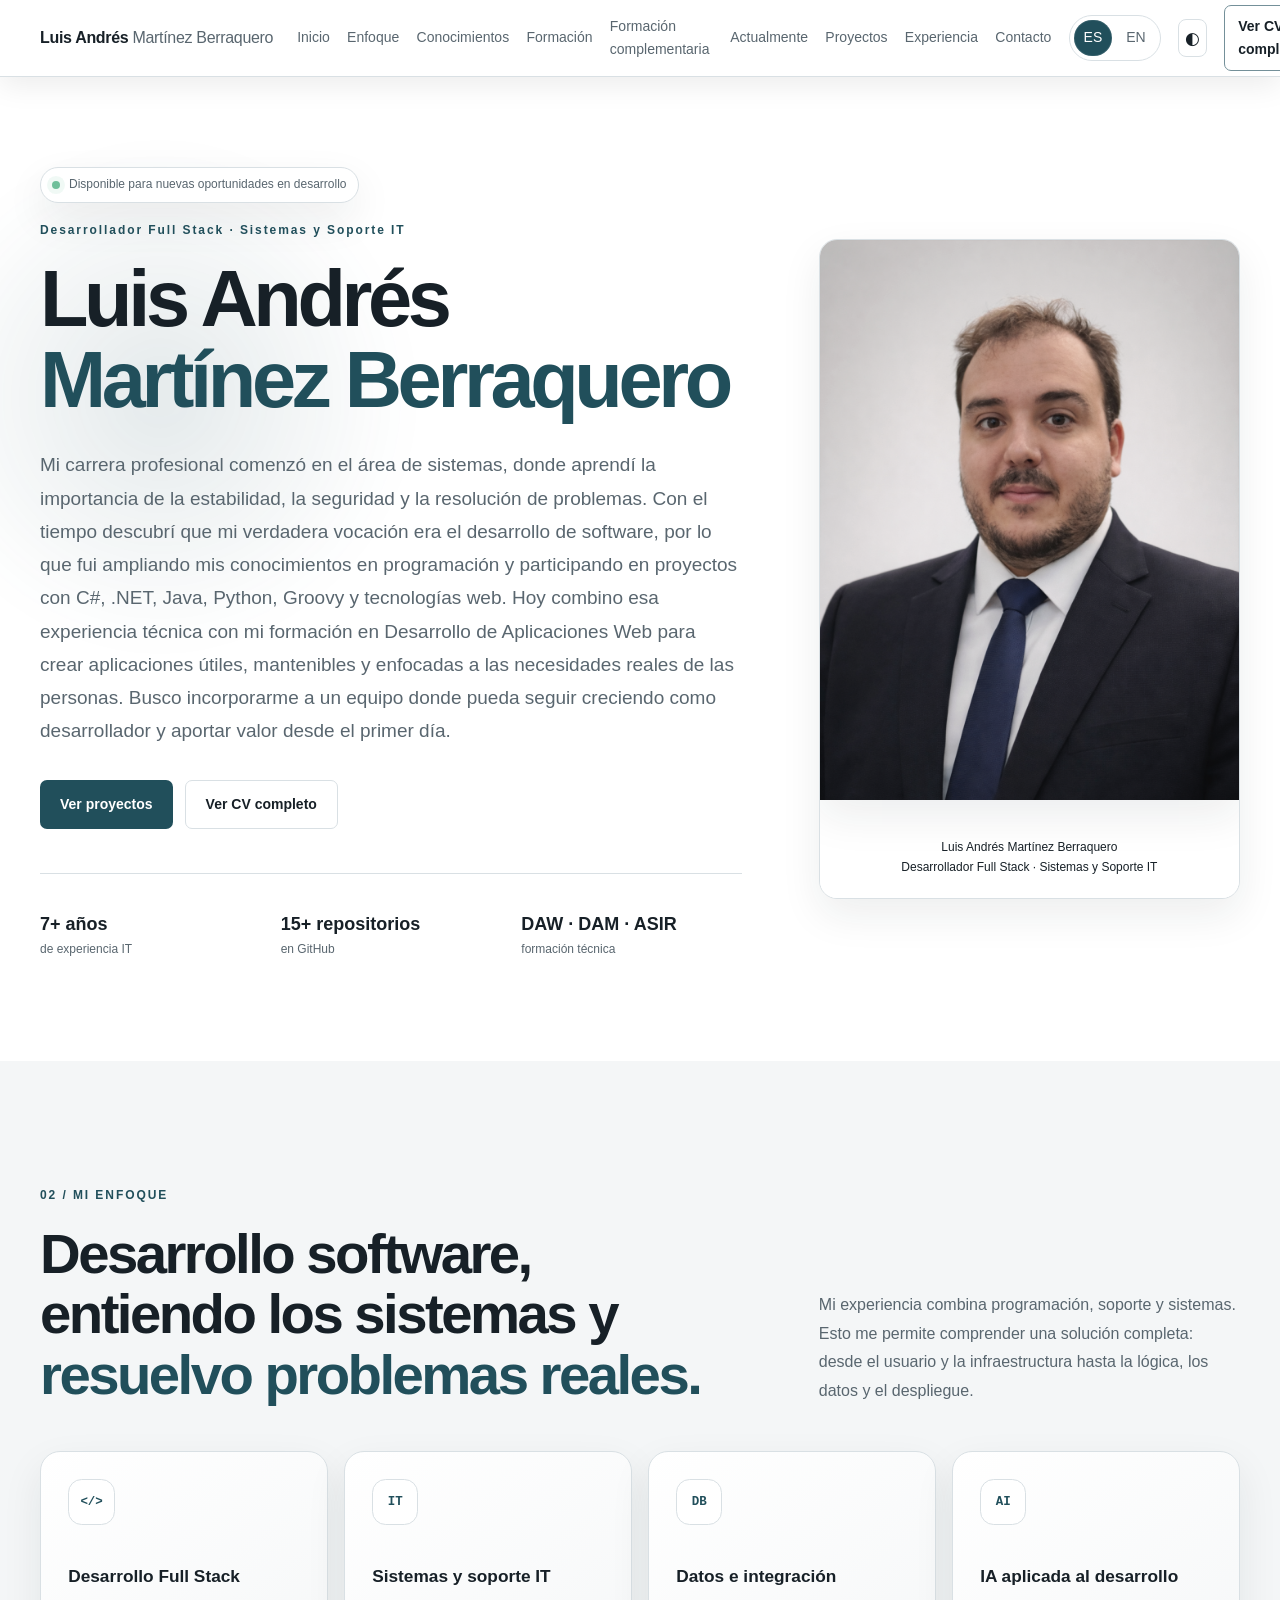
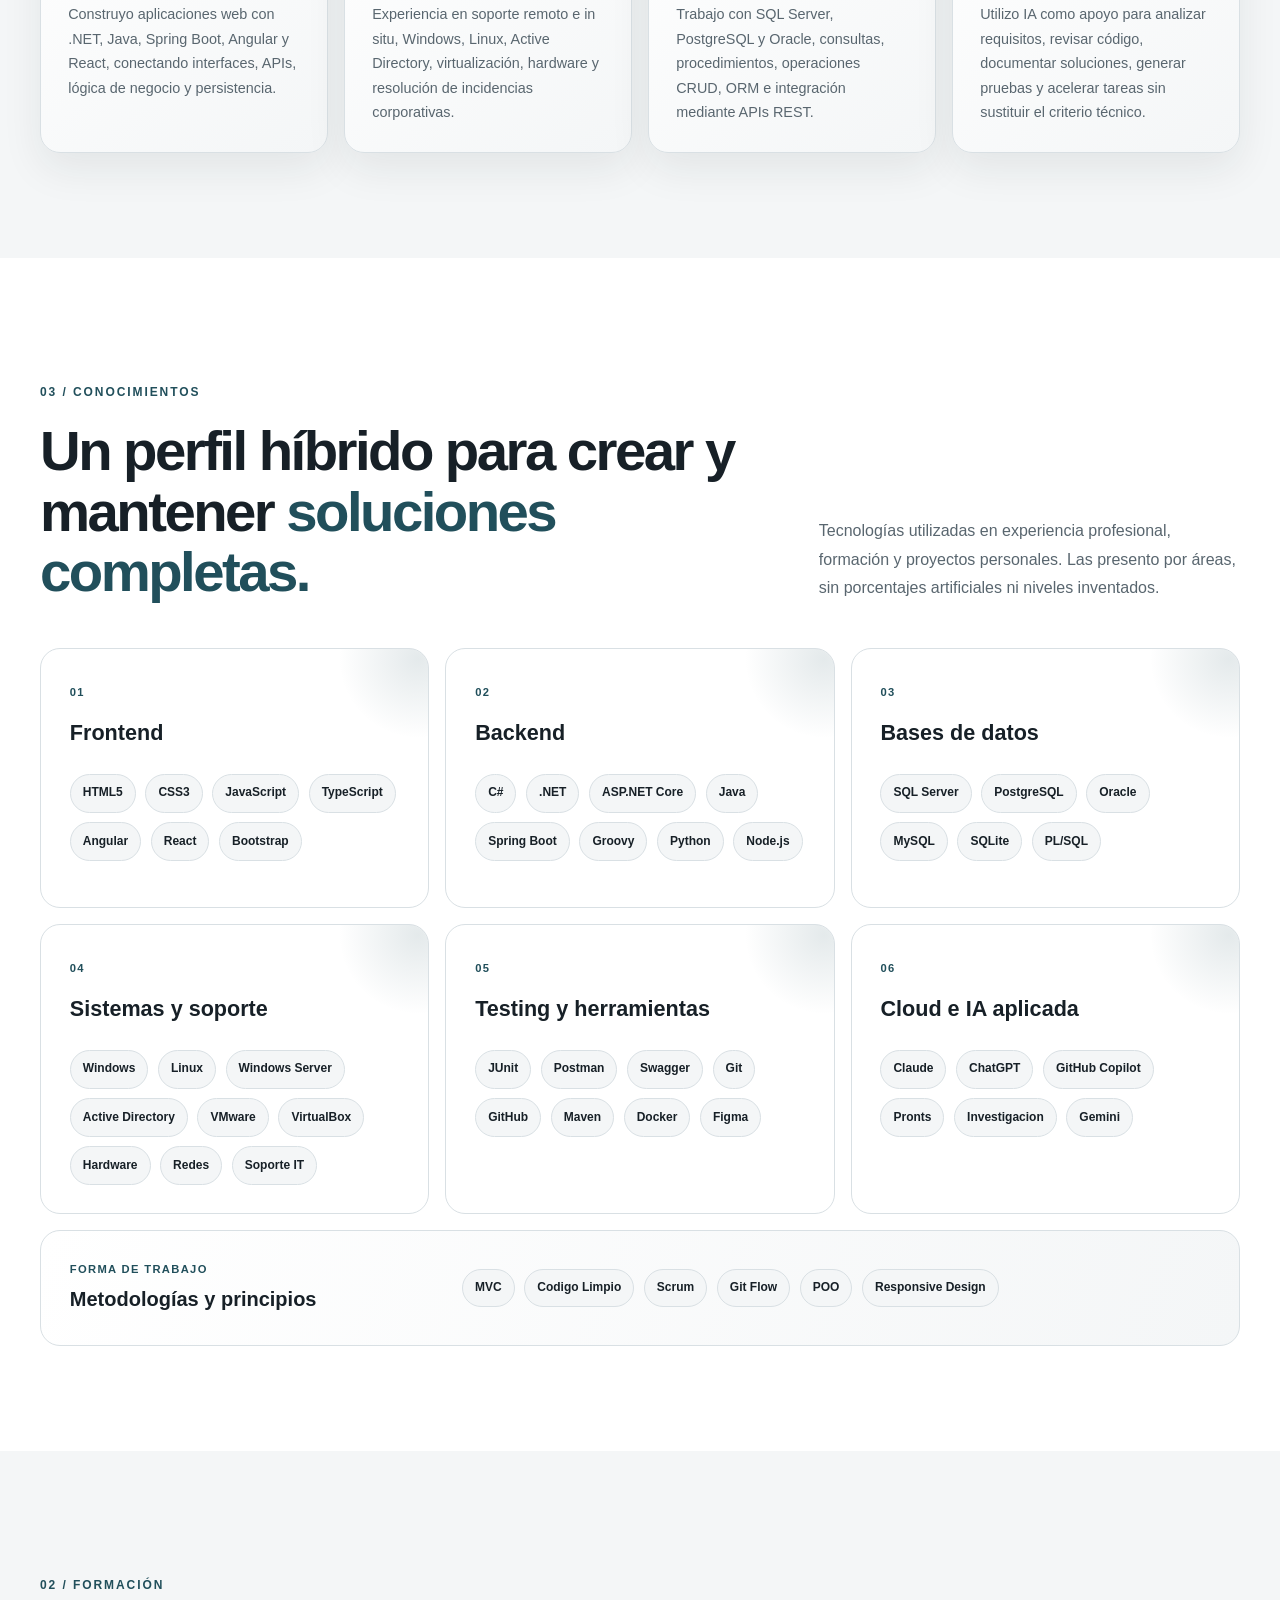
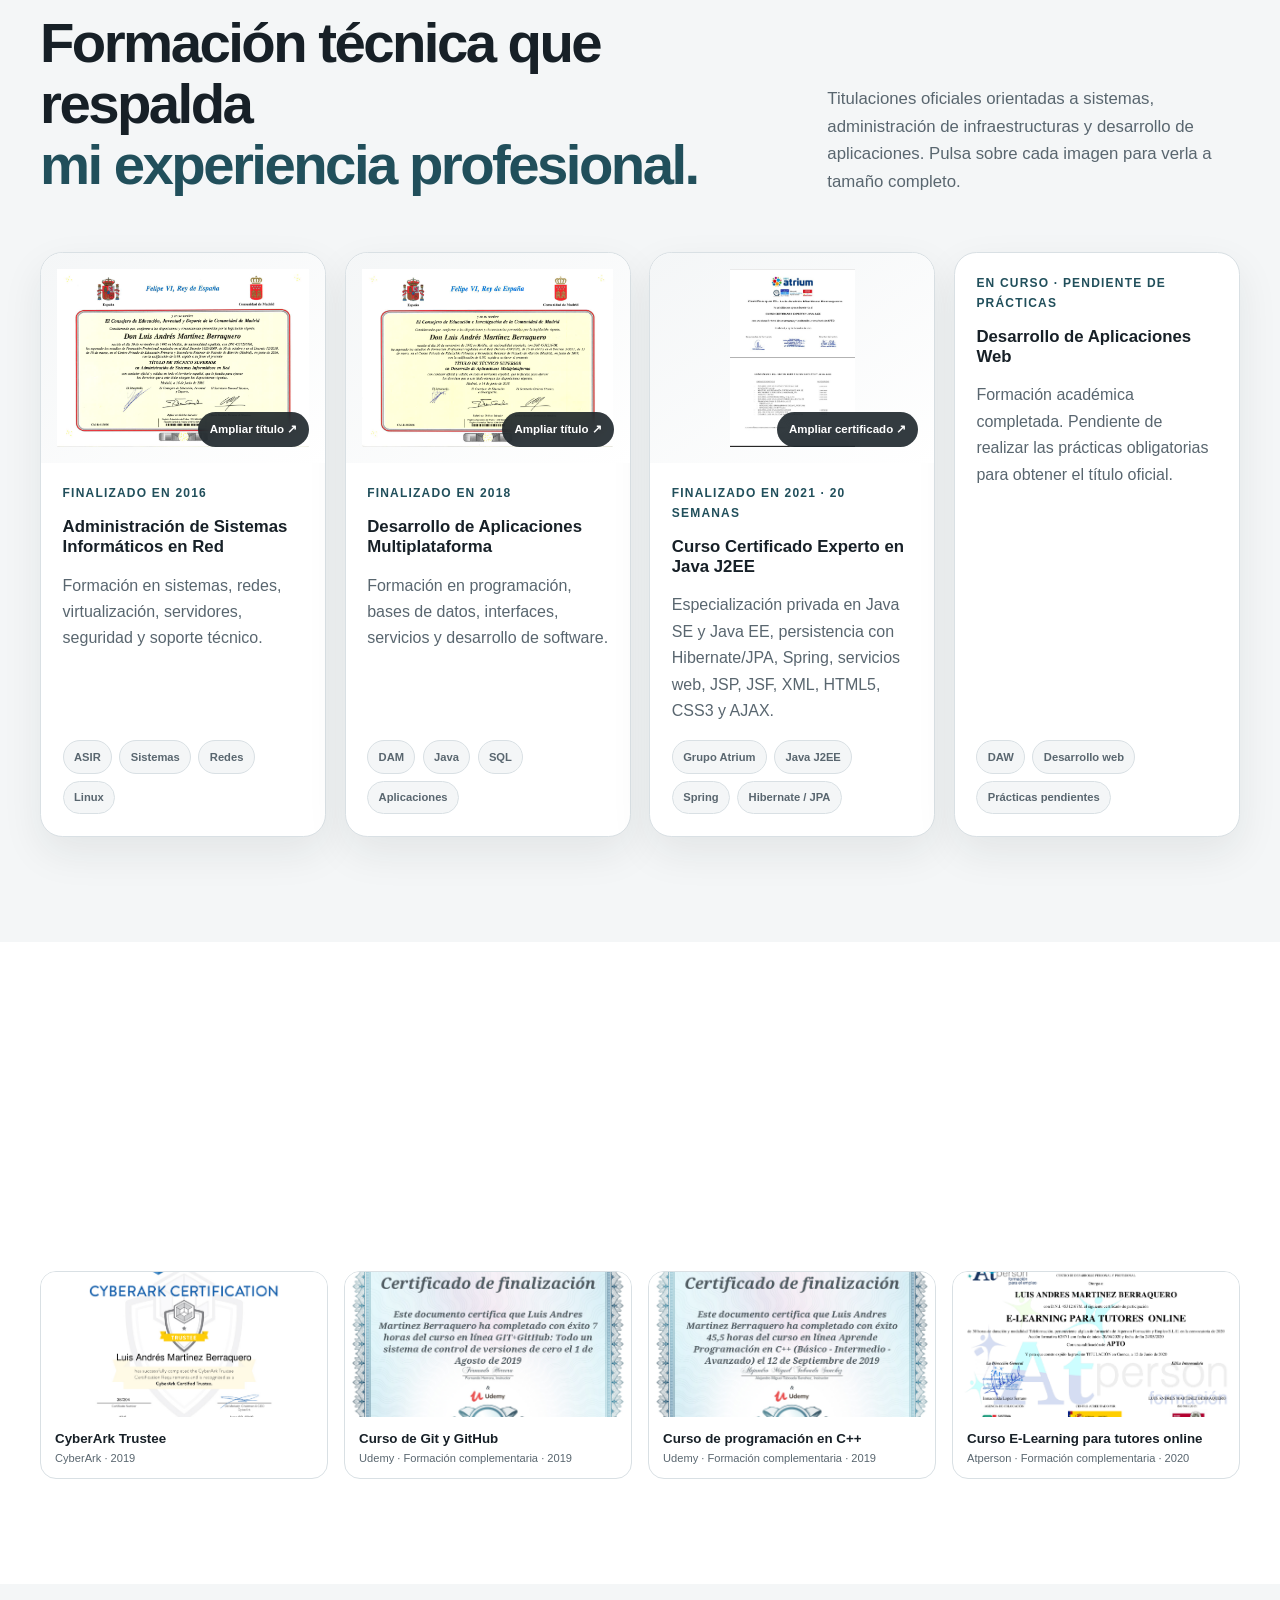
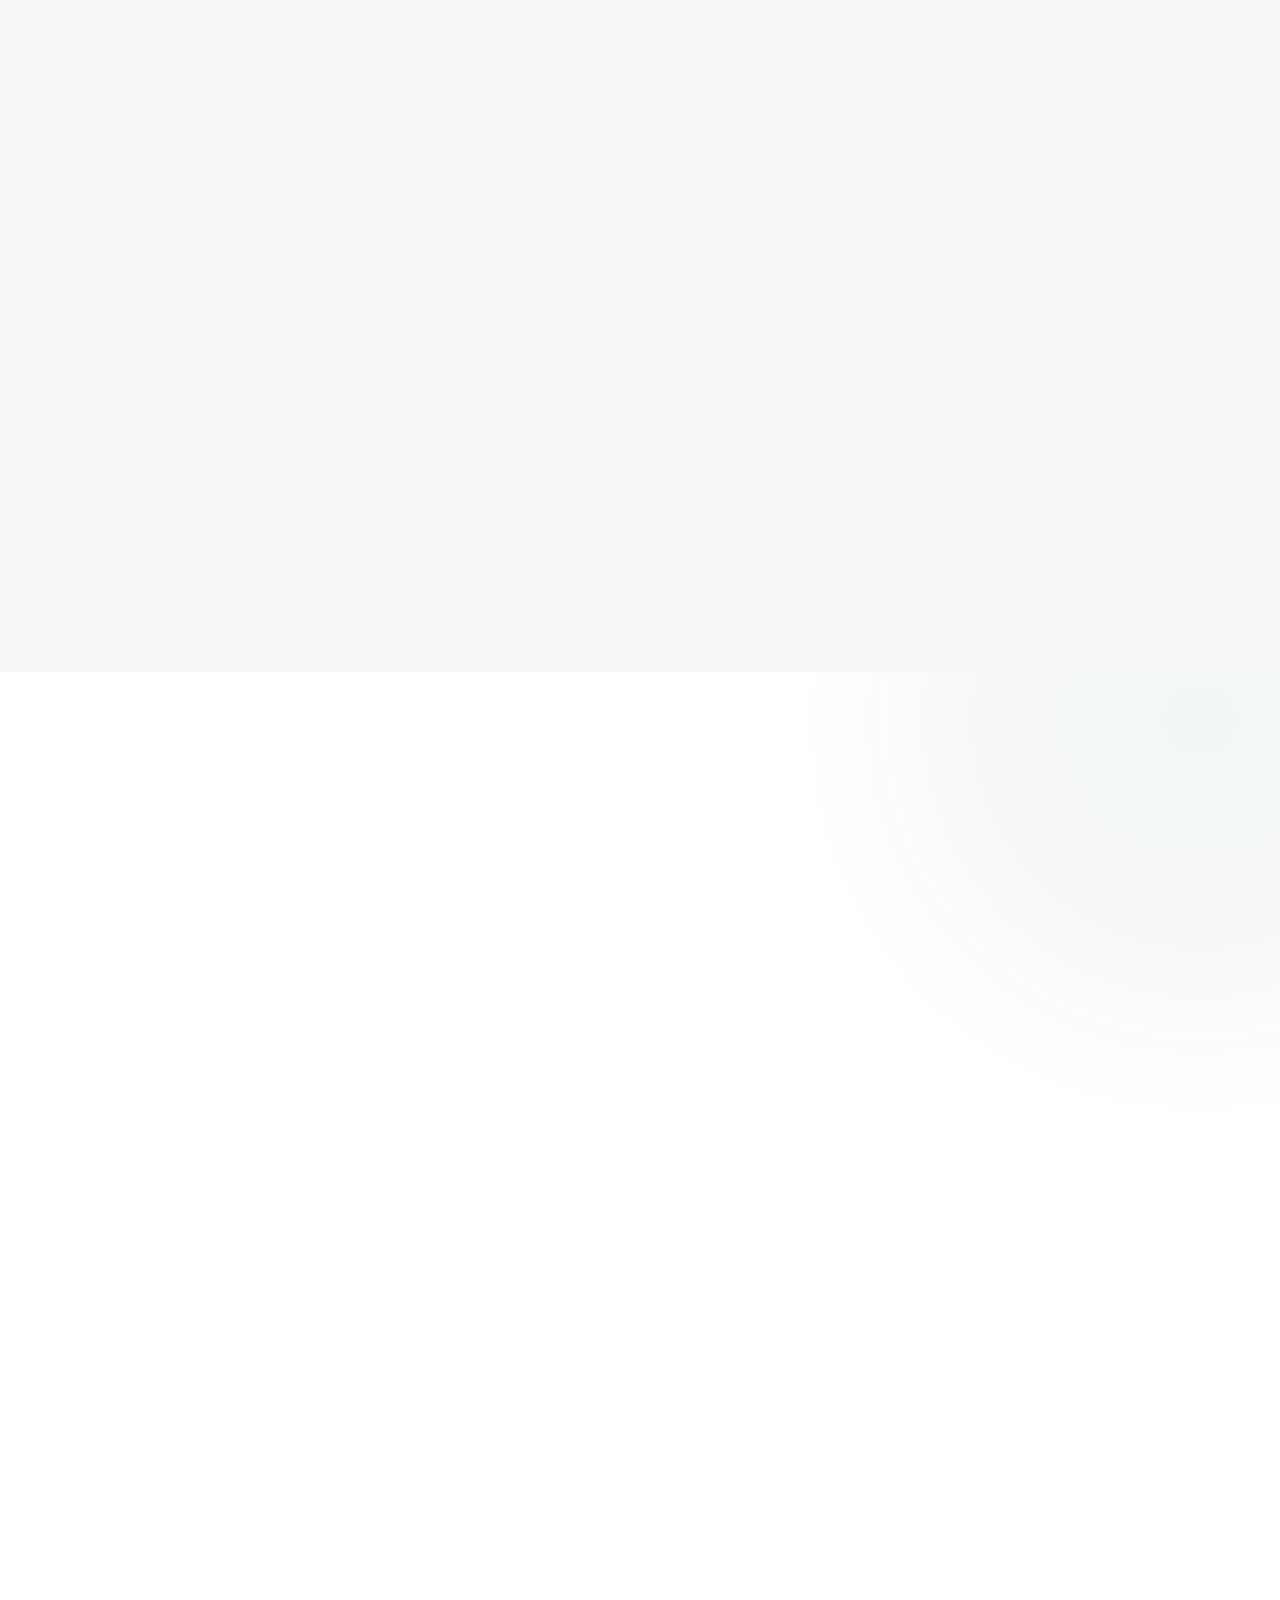
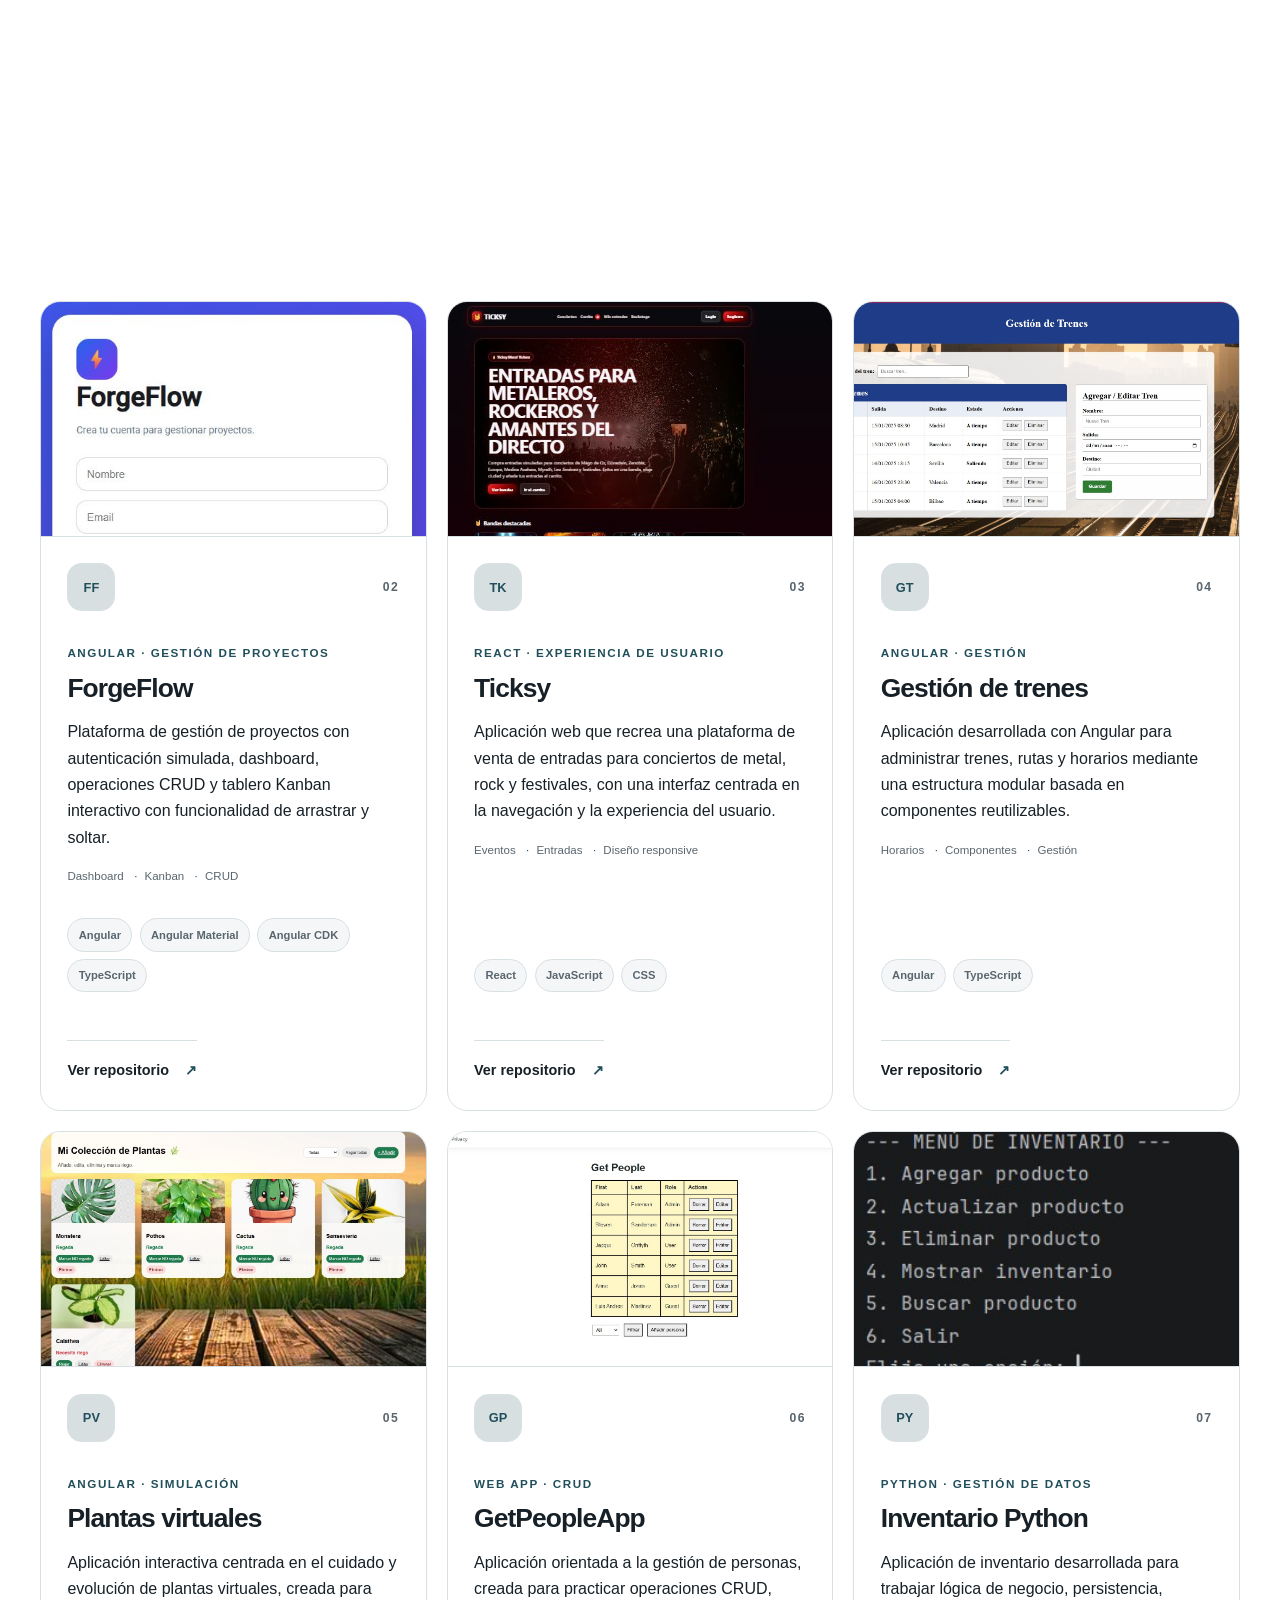
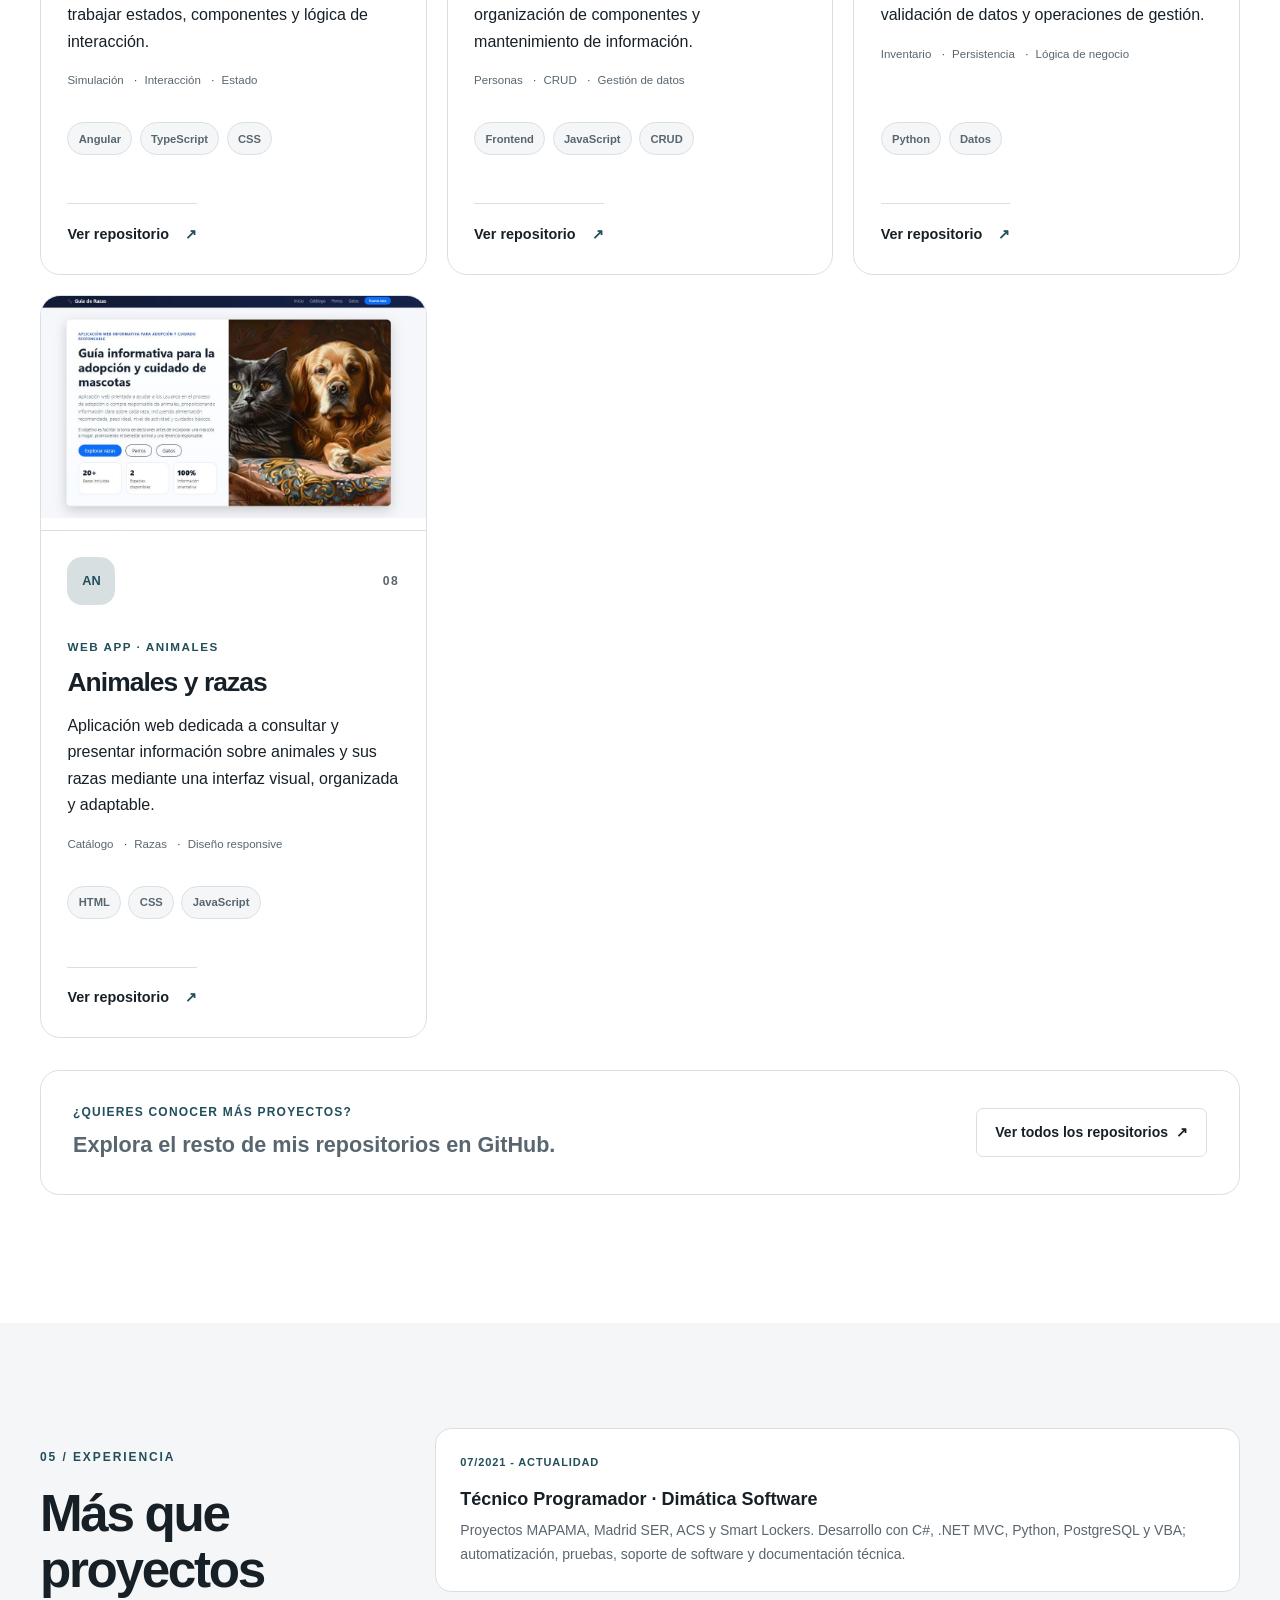
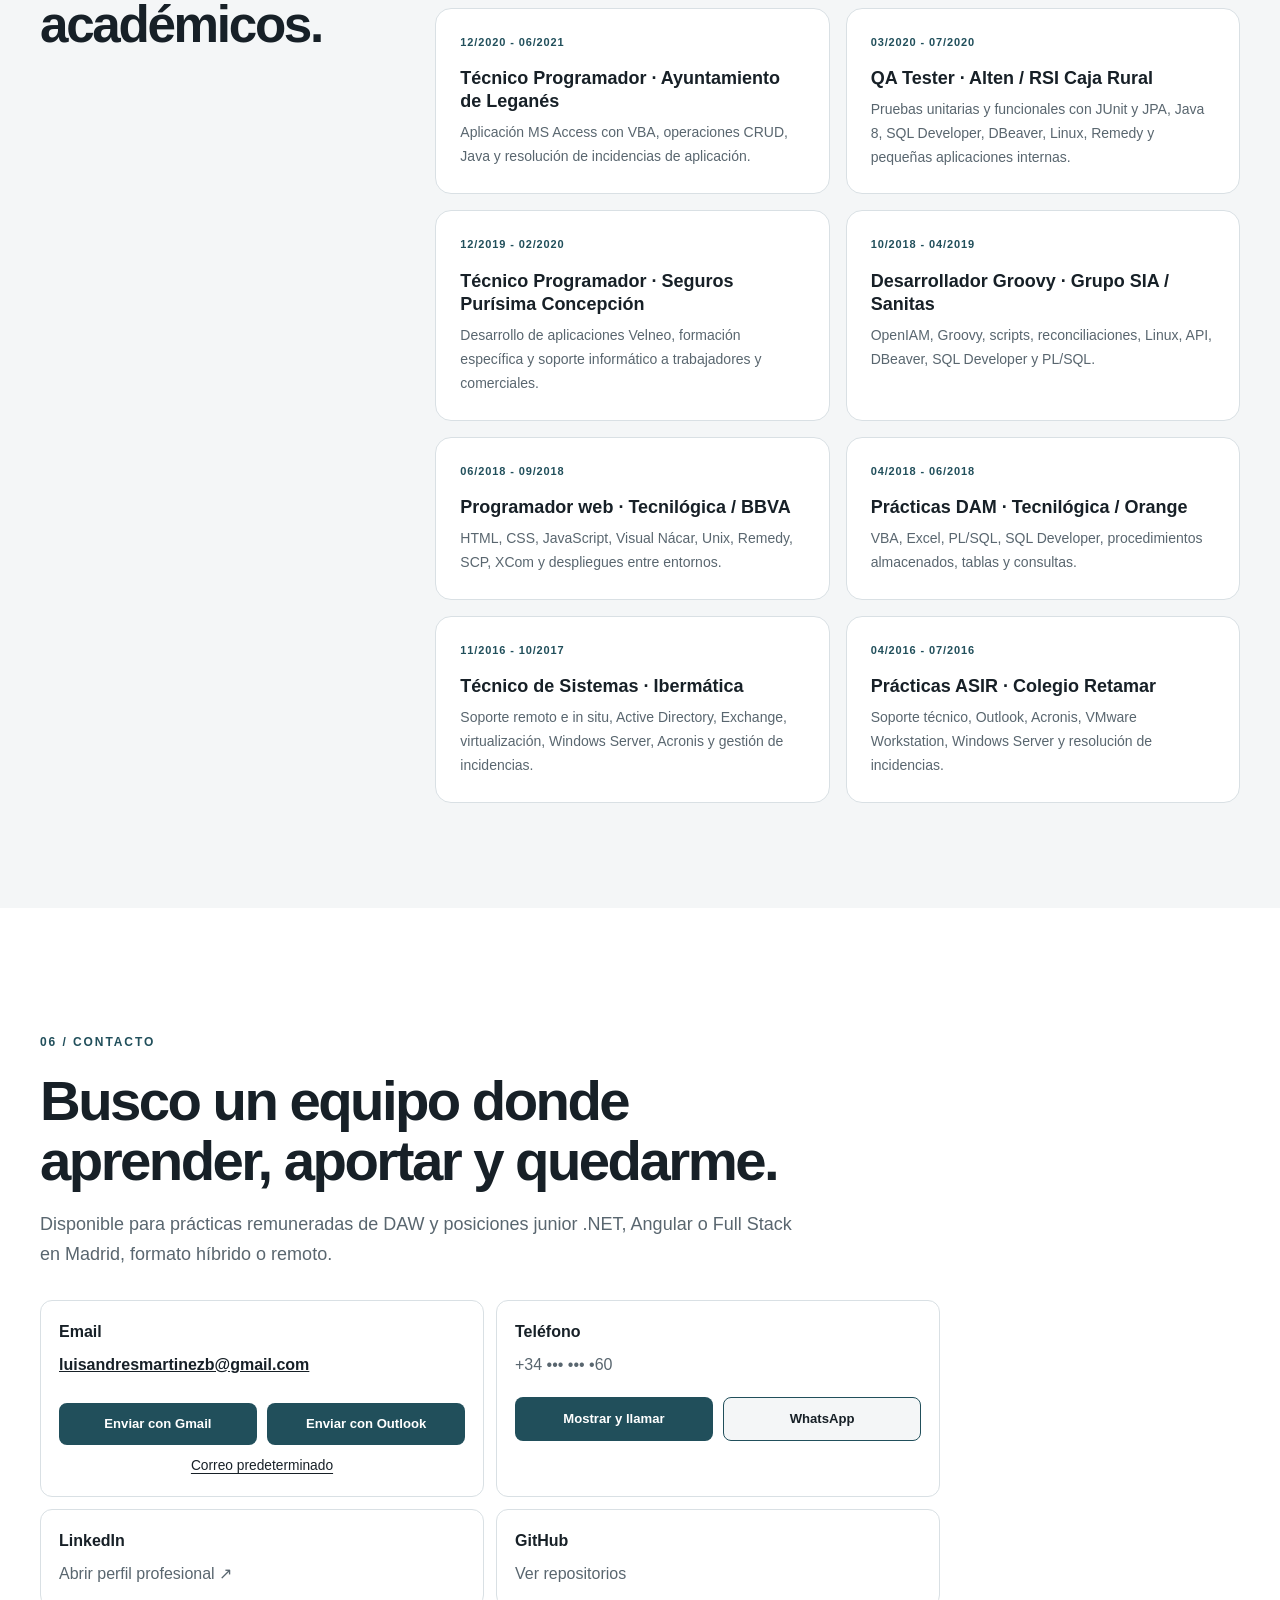
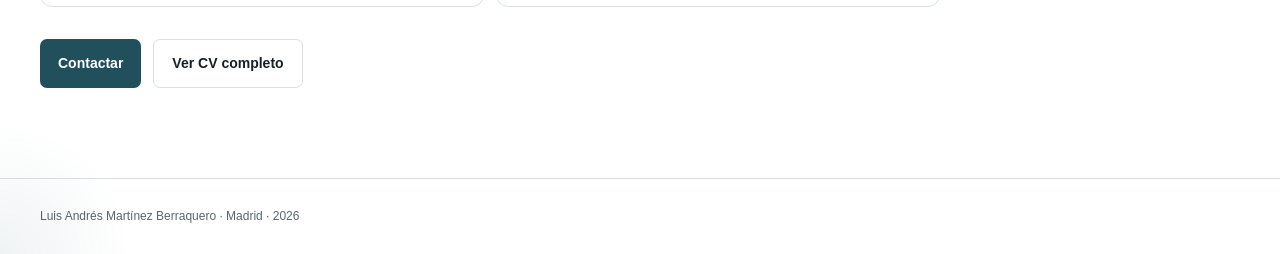
==== index.html @ 2d9a4e44 "Mejora responsive 3.0" ====
<!DOCTYPE html>
<html lang="es">
 <head>
  <meta charset="utf-8"/>
  <meta content="width=device-width,initial-scale=1" name="viewport"/>
    <script id="mobile-device-detector">
   /* Detecta teléfonos reales incluso si el navegador solicita sitio de escritorio. */
   (function () {
     var shortestSide = Math.min(window.screen.width || 9999, window.screen.height || 9999);
     var isTouchPhone = navigator.maxTouchPoints > 0 && shortestSide <= 600;
     if (isTouchPhone) document.documentElement.classList.add('mobile-device');
   })();
  </script>
<meta content="Portfolio profesional de Luis Andrés Martínez Berraquero, desarrollador Full Stack con experiencia en sistemas, soporte IT, bases de datos e IA aplicada." name="description"/>
  <title>
   Luis Andrés Martínez Berraquero | Desarrollo Full Stack, Sistemas e IA
  </title>
  <link href="styles.css?v=20260810-responsive-final-4" rel="stylesheet"/>
   <link href="mobile.css?v=20260812-mobile-final-v6" rel="stylesheet"/>
</head>
 <body>
  <!-- CABECERA Y NAVEGACIÓN PRINCIPAL -->
  <header class="site-header">
   <nav class="container nav">
    <a class="brand" href="#inicio">
     Luis Andrés
     <span>
      Martínez Berraquero
     </span>
    </a>
    <div class="mobile-language-switch" aria-label="Seleccionar idioma móvil">
      <a class="active" href="index.html" lang="es" aria-current="page">ES</a>
      <a href="index-en.html" lang="en">EN</a>
     </div>
    <button aria-label="Abrir menú" class="menu-toggle" id="menuToggle">
     ☰
    </button>
    <div class="nav-links" id="navLinks">
     <a href="#inicio">
      Inicio
     </a>
     <a href="#enfoque">
      Enfoque
     </a>
     <a href="#conocimientos">
      Conocimientos
     </a>
     <a href="#formacion">
      Formación
     </a>
     <a href="#certificados">
      Formación complementaria
     </a>
     <a href="#actualmente">
      Actualmente
     </a>
     <a href="#proyectos">
      Proyectos
     </a>
     <a href="#experiencia">
      Experiencia
     </a>
     <a href="#contacto">
      Contacto
     </a>
     <div aria-label="Seleccionar idioma" class="language-switch">
      <a aria-current="page" class="active" href="index.html" lang="es">
       ES
      </a>
      <a href="index-en.html" lang="en">
       EN
      </a>
     </div>
     <button aria-label="Cambiar tema" class="theme-toggle" id="themeToggle">
     </button>
     <a class="cv-link" href="cv/index.html" rel="noopener noreferrer" target="_blank">
      Ver CV completo
     </a>
    </div>
   </nav>
  </header>
  <!-- CONTENIDO PRINCIPAL DEL PORTFOLIO -->
  <main>
   <section class="hero container" id="inicio">
    <div aria-hidden="true" class="hero-glow">
    </div>
    <div class="hero-copy reveal">
     <div class="availability">
      <span>
      </span>
      Disponible para nuevas oportunidades en desarrollo
     </div>
     <p class="kicker">
      Desarrollador Full Stack · Sistemas y Soporte IT
     </p>
     <h1>
      Luis Andrés
      <br/>
      <span>
       Martínez Berraquero
      </span>
     </h1>
     <p class="intro">
      Mi carrera profesional comenzó en el área de sistemas, donde aprendí la importancia de la estabilidad, la seguridad y la resolución de problemas. Con el tiempo descubrí que mi verdadera vocación era el desarrollo de software, por lo que fui ampliando mis conocimientos en programación y participando en proyectos con C#, .NET, Java, Python, Groovy y tecnologías web.
        Hoy combino esa experiencia técnica con mi formación en Desarrollo de Aplicaciones Web para crear aplicaciones útiles, mantenibles y enfocadas a las necesidades reales de las personas. Busco incorporarme a un equipo donde pueda seguir creciendo como desarrollador y aportar valor desde el primer día.
     </p>
     <div class="actions">
      <a class="button primary" href="#proyectos">
       Ver proyectos
      </a>
      <a class="button secondary" href="cv/index.html" rel="noopener noreferrer" target="_blank">
       Ver CV completo
      </a>
     </div>
     <div class="facts">
      <div>
       <strong>
        7+ años
       </strong>
       <span>
        de experiencia IT
       </span>
      </div>
      <div>
       <strong>
        15+ repositorios
       </strong>
       <span>
        en GitHub
       </span>
      </div>
      <div>
       <strong>
        DAW · DAM · ASIR
       </strong>
       <span>
        formación técnica
       </span>
      </div>
     </div>
    </div>
    <figure class="portrait reveal">
     <img alt="Luis Andrés Martínez Berraquero" src="luis_2026.png"/>
     <figcaption>
      Luis Andrés Martínez Berraquero
      Desarrollador Full Stack · Sistemas y Soporte IT
     </figcaption>
    </figure>
   </section>
   <section class="section focus-section muted" id="enfoque">
    <div class="container">
     <header class="compact-header reveal">
      <div>
       <p class="section-number">
        02 / MI ENFOQUE
       </p>
       <h2>
        Desarrollo software, entiendo los sistemas y
        <span>
         resuelvo problemas reales.
        </span>
       </h2>
      </div>
      <p>
       Mi experiencia combina programación, soporte y sistemas. Esto me permite comprender una solución completa: desde el usuario y la infraestructura hasta la lógica, los datos y el despliegue.
      </p>
     </header>
     <div class="focus-grid">
      <article class="focus-card reveal">
       <span aria-hidden="true" class="focus-icon">
        &lt;/&gt;
       </span>
       <h3>
        Desarrollo Full Stack
       </h3>
       <p>
        Construyo aplicaciones web con .NET, Java, Spring Boot, Angular y React, conectando interfaces, APIs, lógica de negocio y persistencia.
       </p>
      </article>
      <article class="focus-card reveal">
       <span aria-hidden="true" class="focus-icon">
        IT
       </span>
       <h3>
        Sistemas y soporte IT
       </h3>
       <p>
        Experiencia en soporte remoto e in situ, Windows, Linux, Active Directory, virtualización, hardware y resolución de incidencias corporativas.
       </p>
      </article>
      <article class="focus-card reveal">
       <span aria-hidden="true" class="focus-icon">
        DB
       </span>
       <h3>
        Datos e integración
       </h3>
       <p>
        Trabajo con SQL Server, PostgreSQL y Oracle, consultas, procedimientos, operaciones CRUD, ORM e integración mediante APIs REST.
       </p>
      </article>
      <article class="focus-card reveal">
       <span aria-hidden="true" class="focus-icon">
        AI
       </span>
       <h3>
        IA aplicada al desarrollo
       </h3>
       <p>
        Utilizo IA como apoyo para analizar requisitos, revisar código, documentar soluciones, generar pruebas y acelerar tareas sin sustituir el criterio técnico.
       </p>
      </article>
     </div>
    </div>
   </section>
   <section class="section skills-section" id="conocimientos">
    <div class="container">
     <header class="compact-header reveal">
      <div>
       <p class="section-number">
        03 / CONOCIMIENTOS
       </p>
       <h2>
        Un perfil híbrido para crear y mantener
        <span>
         soluciones completas.
        </span>
       </h2>
      </div>
      <p>
       Tecnologías utilizadas en experiencia profesional, formación y proyectos personales. Las presento por áreas, sin porcentajes artificiales ni niveles inventados.
      </p>
     </header>
     <div class="skills-grid skills-grid-six">
      <article class="skill-card reveal">
       <span class="skill-index">
        01
       </span>
       <h3>
        Frontend
       </h3>
       <div class="skill-tags">
        <span>
         HTML5
        </span>
        <span>
         CSS3
        </span>
        <span>
         JavaScript
        </span>
        <span>
         TypeScript
        </span>
        <span>
         Angular
        </span>
        <span>
         React
        </span>
        <span>
         Bootstrap
        </span>
       </div>
      </article>
      <article class="skill-card reveal">
       <span class="skill-index">
        02
       </span>
       <h3>
        Backend
       </h3>
       <div class="skill-tags">
        <span>
         C#
        </span>
        <span>
         .NET
        </span>
        <span>
         ASP.NET Core
        </span>
        <span>
         Java
        </span>
        <span>
         Spring Boot
        </span>
        <span>
         Groovy
        </span>
        <span>
         Python
        </span>
        <span>
         Node.js
        </span>
       </div>
      </article>
      <article class="skill-card reveal">
       <span class="skill-index">
        03
       </span>
       <h3>
        Bases de datos
       </h3>
       <div class="skill-tags">
        <span>
         SQL Server
        </span>
        <span>
         PostgreSQL
        </span>
        <span>
         Oracle
        </span>
        <span>
         MySQL
        </span>
        <span>
         SQLite
        </span>
        <span>
         PL/SQL
        </span>
       </div>
      </article>
      <article class="skill-card reveal">
       <span class="skill-index">
        04
       </span>
       <h3>
        Sistemas y soporte
       </h3>
       <div class="skill-tags">
        <span>
         Windows
        </span>
        <span>
         Linux
        </span>
        <span>
         Windows Server
        </span>
        <span>
         Active Directory
        </span>
        <span>
         VMware
        </span>
        <span>
         VirtualBox
        </span>
        <span>
         Hardware
        </span>
        <span>
         Redes
        </span>
        <span>
         Soporte IT
        </span>
       </div>
      </article>
      <article class="skill-card reveal">
       <span class="skill-index">
        05
       </span>
       <h3>
        Testing y herramientas
       </h3>
       <div class="skill-tags">
        <span>
         JUnit
        </span>
        <span>
         Postman
        </span>
        <span>
         Swagger
        </span>
        <span>
         Git
        </span>
        <span>
         GitHub
        </span>
        <span>
         Maven
        </span>
        <span>
         Docker
        </span>
        <span>
         Figma
        </span>
       </div>
      </article>
      <article class="skill-card reveal">
       <span class="skill-index">
        06
       </span>
       <h3>
        Cloud e IA aplicada
       </h3>
       <div class="skill-tags">
        <span>
         Claude
        </span>
        <span>
         ChatGPT
        </span>
        <span>
         GitHub Copilot
        </span>
		<span>
         Pronts
        </span>
		<span>
         Investigacion
        </span>
        <span>
         Gemini
        </span>
       </div>
      </article>
     </div>
     <div class="method-card reveal">
      <div>
       <p class="method-label">
        FORMA DE TRABAJO
       </p>
       <h3>
        Metodologías y principios
       </h3>
      </div>
      <div class="method-tags">
       <span>
        MVC
       </span>
       <span>
        Codigo Limpio
       </span>
       <span>
        Scrum
       </span>
       <span>
        Git Flow
       </span>
       <span>
        POO
       </span>
       <span>
        Responsive Design
       </span>
      </div>
     </div>
    </div>
   </section>
   <section class="section education-section muted" id="formacion">
    <div class="container">
     <header class="education-header reveal">
      <div>
       <p class="section-number">
        02 / FORMACIÓN
       </p>
       <h2>
        Formación técnica que respalda
        <span>
         mi experiencia profesional.
        </span>
       </h2>
      </div>
      <p>
       Titulaciones oficiales orientadas a sistemas, administración de infraestructuras
        y desarrollo de aplicaciones. Pulsa sobre cada imagen para verla a tamaño completo.
      </p>
     </header>
     <div class="education-grid">
      <article class="education-card reveal">
       <a class="education-image" href="img/Grado_Superior_ASIR.png" rel="noopener noreferrer" target="_blank">
        <img alt="Título de Técnico Superior en Administración de Sistemas Informáticos en Red" loading="lazy" src="img/Grado_Superior_ASIR.png"/>
        <span>
         Ampliar título ↗
        </span>
       </a>
       <div class="education-content">
        <p class="education-year">
         Finalizado en 2016
        </p>
        <h3>
         Administración de Sistemas Informáticos en Red
        </h3>
        <p>
         Formación en sistemas, redes, virtualización, servidores, seguridad y soporte técnico.
        </p>
        <div class="tags">
         <span>
          ASIR
         </span>
         <span>
          Sistemas
         </span>
         <span>
          Redes
         </span>
         <span>
          Linux
         </span>
        </div>
       </div>
      </article>
      <article class="education-card reveal">
       <a class="education-image" href="img/Grado_Superior_DAM.png" rel="noopener noreferrer" target="_blank">
        <img alt="Título de Técnico Superior en Desarrollo de Aplicaciones Multiplataforma" loading="lazy" src="img/Grado_Superior_DAM.png"/>
        <span>
         Ampliar título ↗
        </span>
       </a>
       <div class="education-content">
        <p class="education-year">
         Finalizado en 2018
        </p>
        <h3>
         Desarrollo de Aplicaciones Multiplataforma
        </h3>
        <p>
         Formación en programación, bases de datos, interfaces, servicios y desarrollo de software.
        </p>
        <div class="tags">
         <span>
          DAM
         </span>
         <span>
          Java
         </span>
         <span>
          SQL
         </span>
         <span>
          Aplicaciones
         </span>
        </div>
       </div>
      </article>
      <article class="education-card reveal">
       <a class="education-image" href="img/Certificado_Experto_Java_J2EE_Grupo_Atrium.jpg" rel="noopener noreferrer" target="_blank">
        <img alt="Certificado Experto en Java J2EE de Grupo Atrium" loading="lazy" src="img/Certificado_Experto_Java_J2EE_Grupo_Atrium.jpg"/>
        <span>
         Ampliar certificado ↗
        </span>
       </a>
       <div class="education-content">
        <p class="education-year">
         Finalizado en 2021 · 20 semanas
        </p>
        <h3>
         Curso Certificado Experto en Java J2EE
        </h3>
        <p>
         Especialización privada en Java SE y Java EE, persistencia con Hibernate/JPA, Spring, servicios web, JSP, JSF, XML, HTML5, CSS3 y AJAX.
        </p>
        <div class="tags">
         <span>
          Grupo Atrium
         </span>
         <span>
          Java J2EE
         </span>
         <span>
          Spring
         </span>
         <span>
          Hibernate / JPA
         </span>
        </div>
       </div>
      </article>
      <article class="education-card reveal daw-card">
       <div class="education-content">
        <p class="education-year">
         En curso · Pendiente de prácticas
        </p>
        <h3>
         Desarrollo de Aplicaciones Web
        </h3>
        <p>
         Formación académica completada. Pendiente de realizar las prácticas obligatorias para obtener el título oficial.
        </p>
        <div class="tags">
         <span>
          DAW
         </span>
         <span>
          Desarrollo web
         </span>
         <span>
          Prácticas pendientes
         </span>
        </div>
       </div>
      </article>
     </div>
    </div>
   </section>
   <section class="section certificates-section" id="certificados">
    <div class="container">
     <header class="compact-header reveal">
      <div>
       <p class="section-number">
        03 / CURSOS Y ACREDITACIONES
       </p>
       <h2>
        Formación complementaria
        <span>
         documentada.
        </span>
       </h2>
      </div>
      <p>
       Las titulaciones oficiales aparecen en la sección anterior. Aquí muestro cursos completados y acreditaciones privadas como apoyo a mi aprendizaje continuo.
      </p>
     </header>
     <div class="cert-grid">
      <button class="cert-card" data-cert="img/CyberArk.png">
       <img alt="Certificación CyberArk Trustee" src="img/CyberArk.png"/>
       <span>
        <strong>
         CyberArk Trustee
        </strong>
        <small>
         CyberArk · 2019
        </small>
       </span>
      </button>
      <button class="cert-card" data-cert="img/Certificacion_GitHub.png">
       <img alt="Certificado Git y GitHub" src="img/Certificacion_GitHub.png"/>
       <span>
        <strong>
         Curso de Git y GitHub
        </strong>
        <small>
         Udemy · Formación complementaria · 2019
        </small>
       </span>
      </button>
      <button class="cert-card" data-cert="img/Certificacion_CPP.png">
       <img alt="Certificado de programación en C++" src="img/Certificacion_CPP.png"/>
       <span>
        <strong>
         Curso de programación en C++
        </strong>
        <small>
         Udemy · Formación complementaria · 2019
        </small>
       </span>
      </button>
      <button class="cert-card" data-cert="img/ELearning_Tutores.png">
       <img alt="Certificado E-Learning para tutores online" src="img/ELearning_Tutores.png"/>
       <span>
        <strong>
         Curso E-Learning para tutores online
        </strong>
        <small>
         Atperson · Formación complementaria · 2020
        </small>
       </span>
      </button>
     </div>
    </div>
   </section>
   <div aria-hidden="true" class="cert-modal" id="certModal">
    <button aria-label="Cerrar" id="closeCert">
     ×
    </button>
    <img alt="Certificado ampliado" id="certModalImage"/>
   </div>
   <section class="section current-section muted" id="actualmente">
    <div class="container current-panel reveal">
     <div>
      <p class="section-number">
       04 / OBJETIVO PROFESIONAL
      </p>
      <h2>
       Preparado para aportar
       <span>
        como desarrollador.
       </span>
      </h2>
      <p>
       Estoy orientando mi experiencia en sistemas y soporte hacia el desarrollo de software, reforzándola con proyectos completos, documentación y despliegues reales.
      </p>
     </div>
     <ul class="current-list">
      <li>
       Finalización de proyectos de portfolio con Angular, .NET y Java.
      </li>
      <li>
       Aplicaciones estructuradas con APIs REST, bases de datos y arquitectura por capas.
      </li>
      <li>
       Repositorios de GitHub con README, capturas, instrucciones y código legible.
      </li>
      <li>
       Uso responsable de IA para análisis, testing, revisión y documentación.
      </li>
      <li>
       Disponibilidad para prácticas DAW y puestos junior de desarrollo.
      </li>
     </ul>
    </div>
   </section>
   <section class="section projects-section" id="proyectos">
    <div class="container">
     <!-- CABECERA DE LA SECCIÓN -->
     <header class="projects-header reveal">
      <div>
       <p class="section-number">
        04 / PROYECTOS
       </p>
       <h2>
        Proyectos que reflejan
        <span>
         mi evolución como desarrollador.
        </span>
       </h2>
      </div>
      <p class="projects-intro">
       Una selección de aplicaciones desarrolladas con Angular, React,
        .NET, Python y diferentes tecnologías. Cada proyecto representa
        una oportunidad para aprender, resolver problemas y mejorar
        la calidad de mi código.
      </p>
     </header>
     <!-- ==========================================
         PROYECTO DESTACADO: SMARTCAREER AI
    =========================================== -->
     <article class="featured-project reveal">
      <figure class="featured-visual project-image">
       <img alt="Captura de la aplicación SmartCareer AI" loading="eager" src="img/smartcareer-ai.png"/>
       <figcaption class="image-label">
        Proyecto Full Stack · SmartCareer AI
       </figcaption>
      </figure>
      <div class="featured-content">
       <div class="project-top">
        <span class="project-number">
         01
        </span>
        <span class="project-status">
         Proyecto destacado
        </span>
       </div>
       <p class="project-type">
        FULL STACK · ANGULAR · .NET
       </p>
       <h3>
        SmartCareer AI
       </h3>
       <p class="project-description">
        Plataforma Full Stack creada para analizar currículums,
          identificar puntos de mejora y generar recomendaciones
          profesionales e informes ATS.
       </p>
       <ul class="project-features">
        <li>
         Análisis y recomendaciones para mejorar el currículum.
        </li>
        <li>
         Autenticación y gestión de usuarios.
        </li>
        <li>
         Historial de análisis realizados.
        </li>
        <li>
         Generación de informes descargables.
        </li>
        <li>
         Frontend Angular y API desarrollada con .NET.
        </li>
        <li>
         Persistencia de información mediante SQL Server.
        </li>
       </ul>
       <div class="tags">
        <span>
         Angular
        </span>
        <span>
         TypeScript
        </span>
        <span>
         .NET 8
        </span>
        <span>
         SQL Server
        </span>
        <span>
         REST API
        </span>
       </div>
       <div class="project-actions">
        <a class="project-button primary" href="https://github.com/luisandresmartinezb/SmartCareer-AI" rel="noopener noreferrer" target="_blank">
         Ver repositorio
         <span aria-hidden="true">
          ↗
         </span>
        </a>
        <!-- Activa este enlace cuando tengas la aplicación desplegada -->
        <!--
          <a
            class="project-button secondary"
            href="#proyectos"
            target="_blank"
            rel="noopener noreferrer"
          >
            Ver aplicación
            <span aria-hidden="true">↗</span>
          </a>
          -->
       </div>
      </div>
     </article>
     <!-- ==========================================
         RESTO DE PROYECTOS
    =========================================== -->
     <div class="projects-grid">
      <!-- FORGEFLOW -->
      <article class="project-card reveal">
       <figure class="project-image">
        <img alt="Captura del gestor de proyectos ForgeFlow" loading="lazy" src="img/forgeflow.jpeg"/>
       </figure>
       <div class="project-card-body">
        <div class="project-card-header">
         <div class="project-icon">
          FF
         </div>
         <span class="project-number">
          02
         </span>
        </div>
        <p class="project-type">
         ANGULAR · GESTIÓN DE PROYECTOS
        </p>
        <h3>
         ForgeFlow
        </h3>
        <p>
         Plataforma de gestión de proyectos con autenticación simulada,
            dashboard, operaciones CRUD y tablero Kanban interactivo con
            funcionalidad de arrastrar y soltar.
        </p>
        <div class="project-highlights">
         <span>
          Dashboard
         </span>
         <span>
          Kanban
         </span>
         <span>
          CRUD
         </span>
        </div>
        <div class="tags">
         <span>
          Angular
         </span>
         <span>
          Angular Material
         </span>
         <span>
          Angular CDK
         </span>
         <span>
          TypeScript
         </span>
        </div>
        <div class="project-card-actions">
         <a class="project-link" href="https://github.com/luisandresmartinezb/ForgeFlow" rel="noopener noreferrer" target="_blank">
          Ver repositorio
          <span aria-hidden="true">
           ↗
          </span>
         </a>
        </div>
       </div>
      </article>
      <!-- TICKSY -->
      <article class="project-card reveal">
       <figure class="project-image">
        <img alt="Captura de la aplicación de venta de entradas Ticksy" loading="lazy" src="img/ticksy.jpeg"/>
       </figure>
       <div class="project-card-body">
        <div class="project-card-header">
         <div class="project-icon">
          TK
         </div>
         <span class="project-number">
          03
         </span>
        </div>
        <p class="project-type">
         REACT · EXPERIENCIA DE USUARIO
        </p>
        <h3>
         Ticksy
        </h3>
        <p>
         Aplicación web que recrea una plataforma de venta de entradas
            para conciertos de metal, rock y festivales, con una interfaz
            centrada en la navegación y la experiencia del usuario.
        </p>
        <div class="project-highlights">
         <span>
          Eventos
         </span>
         <span>
          Entradas
         </span>
         <span>
          Diseño responsive
         </span>
        </div>
        <div class="tags">
         <span>
          React
         </span>
         <span>
          JavaScript
         </span>
         <span>
          CSS
         </span>
        </div>
        <div class="project-card-actions">
         <a class="project-link" href="https://github.com/luisandresmartinezb/ticksy" rel="noopener noreferrer" target="_blank">
          Ver repositorio
          <span aria-hidden="true">
           ↗
          </span>
         </a>
        </div>
       </div>
      </article>
      <!-- GESTIÓN DE TRENES -->
      <article class="project-card reveal">
       <figure class="project-image">
        <img alt="Captura de la aplicación Gestión de trenes" loading="lazy" src="img/gestion-trenes.jpg"/>
       </figure>
       <div class="project-card-body">
        <div class="project-card-header">
         <div class="project-icon">
          GT
         </div>
         <span class="project-number">
          04
         </span>
        </div>
        <p class="project-type">
         ANGULAR · GESTIÓN
        </p>
        <h3>
         Gestión de trenes
        </h3>
        <p>
         Aplicación desarrollada con Angular para administrar trenes,
            rutas y horarios mediante una estructura modular basada en
            componentes reutilizables.
        </p>
        <div class="project-highlights">
         <span>
          Horarios
         </span>
         <span>
          Componentes
         </span>
         <span>
          Gestión
         </span>
        </div>
        <div class="tags">
         <span>
          Angular
         </span>
         <span>
          TypeScript
         </span>
        </div>
        <div class="project-card-actions">
         <a class="project-link" href="https://github.com/luisandresmartinezb/gestion-trenes" rel="noopener noreferrer" target="_blank">
          Ver repositorio
          <span aria-hidden="true">
           ↗
          </span>
         </a>
        </div>
       </div>
      </article>
      <!-- PLANTAS VIRTUALES -->
      <article class="project-card reveal">
       <figure class="project-image">
        <img alt="Captura de la aplicación Plantas virtuales" loading="lazy" src="img/plantas-virtuales.jpg"/>
       </figure>
       <div class="project-card-body">
        <div class="project-card-header">
         <div class="project-icon">
          PV
         </div>
         <span class="project-number">
          05
         </span>
        </div>
        <p class="project-type">
         ANGULAR · SIMULACIÓN
        </p>
        <h3>
         Plantas virtuales
        </h3>
        <p>
         Aplicación interactiva centrada en el cuidado y evolución
            de plantas virtuales, creada para trabajar estados,
            componentes y lógica de interacción.
        </p>
        <div class="project-highlights">
         <span>
          Simulación
         </span>
         <span>
          Interacción
         </span>
         <span>
          Estado
         </span>
        </div>
        <div class="tags">
         <span>
          Angular
         </span>
         <span>
          TypeScript
         </span>
         <span>
          CSS
         </span>
        </div>
        <div class="project-card-actions">
         <a class="project-link" href="https://github.com/luisandresmartinezb/plantas-virtuales" rel="noopener noreferrer" target="_blank">
          Ver repositorio
          <span aria-hidden="true">
           ↗
          </span>
         </a>
        </div>
       </div>
      </article>
      <!-- GET PEOPLE APP -->
      <article class="project-card reveal">
       <figure class="project-image">
        <img alt="Captura de la aplicación GetPeopleApp" loading="lazy" src="img/get-people.jpg"/>
       </figure>
       <div class="project-card-body">
        <div class="project-card-header">
         <div class="project-icon">
          GP
         </div>
         <span class="project-number">
          06
         </span>
        </div>
        <p class="project-type">
         WEB APP · CRUD
        </p>
        <h3>
         GetPeopleApp
        </h3>
        <p>
         Aplicación orientada a la gestión de personas, creada para
            practicar operaciones CRUD, organización de componentes
            y mantenimiento de información.
        </p>
        <div class="project-highlights">
         <span>
          Personas
         </span>
         <span>
          CRUD
         </span>
         <span>
          Gestión de datos
         </span>
        </div>
        <div class="tags">
         <span>
          Frontend
         </span>
         <span>
          JavaScript
         </span>
         <span>
          CRUD
         </span>
        </div>
        <div class="project-card-actions">
         <a class="project-link" href="https://github.com/luisandresmartinezb/GetPeopleApp" rel="noopener noreferrer" target="_blank">
          Ver repositorio
          <span aria-hidden="true">
           ↗
          </span>
         </a>
        </div>
       </div>
      </article>
      <!-- INVENTARIO PYTHON -->
      <article class="project-card reveal">
       <figure class="project-image">
        <img alt="Captura de la aplicación Inventario Python" loading="lazy" src="img/inventario python.jpg"/>
       </figure>
       <div class="project-card-body">
        <div class="project-card-header">
         <div class="project-icon">
          PY
         </div>
         <span class="project-number">
          07
         </span>
        </div>
        <p class="project-type">
         PYTHON · GESTIÓN DE DATOS
        </p>
        <h3>
         Inventario Python
        </h3>
        <p>
         Aplicación de inventario desarrollada para trabajar lógica
            de negocio, persistencia, validación de datos y operaciones
            de gestión.
        </p>
        <div class="project-highlights">
         <span>
          Inventario
         </span>
         <span>
          Persistencia
         </span>
         <span>
          Lógica de negocio
         </span>
        </div>
        <div class="tags">
         <span>
          Python
         </span>
         <span>
          Datos
         </span>
        </div>
        <div class="project-card-actions">
         <a class="project-link" href="https://github.com/luisandresmartinezb/Inventario-python" rel="noopener noreferrer" target="_blank">
          Ver repositorio
          <span aria-hidden="true">
           ↗
          </span>
         </a>
        </div>
       </div>
      </article>
      <!-- ANIMALES -->
      <article class="project-card reveal">
       <figure class="project-image">
        <img alt="Captura de la aplicación de animales y razas" loading="lazy" src="img/razas.jpeg"/>
       </figure>
       <div class="project-card-body">
        <div class="project-card-header">
         <div class="project-icon">
          AN
         </div>
         <span class="project-number">
          08
         </span>
        </div>
        <p class="project-type">
         WEB APP · ANIMALES
        </p>
        <h3>
         Animales y razas
        </h3>
        <p>
         Aplicación web dedicada a consultar y presentar información sobre animales
            y sus razas mediante una interfaz visual, organizada y adaptable.
        </p>
        <div class="project-highlights">
         <span>
          Catálogo
         </span>
         <span>
          Razas
         </span>
         <span>
          Diseño responsive
         </span>
        </div>
        <div class="tags">
         <span>
          HTML
         </span>
         <span>
          CSS
         </span>
         <span>
          JavaScript
         </span>
        </div>
        <div class="project-card-actions">
         <a class="project-link" href="https://github.com/luisandresmartinezb/animales" rel="noopener noreferrer" target="_blank">
          Ver repositorio
          <span aria-hidden="true">
           ↗
          </span>
         </a>
        </div>
       </div>
      </article>
     </div>
     <!-- PARTE FINAL -->
     <!-- PIE DE PÁGINA -->
     <footer class="projects-footer reveal">
      <div>
       <p>
        ¿Quieres conocer más proyectos?
       </p>
       <h3>
        Explora el resto de mis repositorios en GitHub.
       </h3>
      </div>
      <a class="button secondary" href="https://github.com/luisandresmartinezb?tab=repositories" rel="noopener noreferrer" target="_blank">
       Ver todos los repositorios
       <span aria-hidden="true">
        ↗
       </span>
      </a>
     </footer>
    </div>
   </section>
   <section class="section muted" id="experiencia">
    <div class="container split">
     <div>
      <p class="section-number">
       05 / EXPERIENCIA
      </p>
      <h2>
       Más que proyectos académicos.
      </h2>
     </div>
     <div class="timeline reveal">
      <article>
       <time>
        07/2021 - Actualidad
       </time>
       <h3>
        Técnico Programador · Dimática Software
       </h3>
       <p>
        Proyectos MAPAMA, Madrid SER, ACS y Smart Lockers. Desarrollo con C#, .NET MVC, Python, PostgreSQL y VBA; automatización, pruebas, soporte de software y documentación técnica.
       </p>
      </article>
      <article>
       <time>
        12/2020 - 06/2021
       </time>
       <h3>
        Técnico Programador · Ayuntamiento de Leganés
       </h3>
       <p>
        Aplicación MS Access con VBA, operaciones CRUD, Java y resolución de incidencias de aplicación.
       </p>
      </article>
      <article>
       <time>
        03/2020 - 07/2020
       </time>
       <h3>
        QA Tester · Alten / RSI Caja Rural
       </h3>
       <p>
        Pruebas unitarias y funcionales con JUnit y JPA, Java 8, SQL Developer, DBeaver, Linux, Remedy y pequeñas aplicaciones internas.
       </p>
      </article>
      <article>
       <time>
        12/2019 - 02/2020
       </time>
       <h3>
        Técnico Programador · Seguros Purísima Concepción
       </h3>
       <p>
        Desarrollo de aplicaciones Velneo, formación específica y soporte informático a trabajadores y comerciales.
       </p>
      </article>
      <article>
       <time>
        10/2018 - 04/2019
       </time>
       <h3>
        Desarrollador Groovy · Grupo SIA / Sanitas
       </h3>
       <p>
        OpenIAM, Groovy, scripts, reconciliaciones, Linux, API, DBeaver, SQL Developer y PL/SQL.
       </p>
      </article>
      <article>
       <time>
        06/2018 - 09/2018
       </time>
       <h3>
        Programador web · Tecnilógica / BBVA
       </h3>
       <p>
        HTML, CSS, JavaScript, Visual Nácar, Unix, Remedy, SCP, XCom y despliegues entre entornos.
       </p>
      </article>
      <article>
       <time>
        04/2018 - 06/2018
       </time>
       <h3>
        Prácticas DAM · Tecnilógica / Orange
       </h3>
       <p>
        VBA, Excel, PL/SQL, SQL Developer, procedimientos almacenados, tablas y consultas.
       </p>
      </article>
      <article>
       <time>
        11/2016 - 10/2017
       </time>
       <h3>
        Técnico de Sistemas · Ibermática
       </h3>
       <p>
        Soporte remoto e in situ, Active Directory, Exchange, virtualización, Windows Server, Acronis y gestión de incidencias.
       </p>
      </article>
      <article>
       <time>
        04/2016 - 07/2016
       </time>
       <h3>
        Prácticas ASIR · Colegio Retamar
       </h3>
       <p>
        Soporte técnico, Outlook, Acronis, VMware Workstation, Windows Server y resolución de incidencias.
       </p>
      </article>
     </div>
    </div>
   </section>
   <section class="contact container" id="contacto">
    <p class="section-number">
     06 / CONTACTO
    </p>
    <h2>
     Busco un equipo donde aprender, aportar y quedarme.
    </h2>
    <p>
     Disponible para prácticas remuneradas de DAW y posiciones junior .NET, Angular o Full Stack en Madrid, formato híbrido o remoto.
    </p>
    <div class="contact-grid">
     <div class="contact-card email-card">
      <strong>
       Email
      </strong>
      <a class="email-address" href="mailto:luisandresmartinezb@gmail.com?subject=Contacto%20desde%20portfolio%20-%20Luis%20Andr%C3%A9s%20Mart%C3%ADnez">
       luisandresmartinezb@gmail.com
      </a>
      <div class="email-provider-actions">
       <a class="reveal-contact-btn" href="https://mail.google.com/mail/?view=cm&amp;fs=1&amp;to=luisandresmartinezb@gmail.com&amp;su=Contacto%20desde%20portfolio%20-%20Luis%20Andr%C3%A9s%20Mart%C3%ADnez" rel="noopener noreferrer" target="_blank">
        Enviar con Gmail
       </a>
       <a class="reveal-contact-btn" href="https://outlook.live.com/mail/0/deeplink/compose?to=luisandresmartinezb@gmail.com&amp;subject=Contacto%20desde%20portfolio%20-%20Luis%20Andr%C3%A9s%20Mart%C3%ADnez" rel="noopener noreferrer" target="_blank">
        Enviar con Outlook
       </a>
       <a class="email-fallback-link" href="mailto:luisandresmartinezb@gmail.com?subject=Contacto%20desde%20portfolio%20-%20Luis%20Andr%C3%A9s%20Mart%C3%ADnez">
        Correo predeterminado
       </a>
      </div>
     </div>
     <div class="contact-card">
      <strong>
       Teléfono
      </strong>
      <span id="telefono">
       +34 ••• ••• •60
      </span>
      <div class="contact-actions-inline">
       <button class="reveal-contact-btn" id="mostrarTelefono" type="button">
        Mostrar y llamar
       </button>
       <a class="reveal-contact-btn whatsapp-btn" href="https://wa.me/34643903560" rel="noopener noreferrer" target="_blank">
        WhatsApp
       </a>
      </div>
     </div>
     <a class="contact-card" href="https://www.linkedin.com/in/luis-andrés-martinez-berraquero/" referrerpolicy="no-referrer" rel="noopener noreferrer" target="_blank">
      <strong>
       LinkedIn
      </strong>
      <span>
       Abrir perfil profesional ↗
      </span>
     </a>
     <a class="contact-card" href="https://github.com/luisandresmartinezb" rel="noopener noreferrer" target="_blank">
      <strong>
       GitHub
      </strong>
      <span>
       Ver repositorios
      </span>
     </a>
    </div>
    <div class="actions">
     <a class="button primary" href="mailto:luisandresmartinezb@gmail.com">
      Contactar
     </a>
     <a class="button secondary" href="cv/index.html" rel="noopener noreferrer" target="_blank">
      Ver CV completo
     </a>
    </div>
   </section>
  </main>
  <footer>
   <div class="container">
    Luis Andrés Martínez Berraquero · Madrid · 2026
   </div>
  </footer>
  <script src="script.js?v=20260810-responsive-final-4">
  </script>
 </body>
</html>
---- styles.css ----
/*
 * ============================================================
 * HOJA DE ESTILOS - PORTFOLIO
 * ============================================================
 * Código fuente legible y sin minificar.
 * Las secciones responsive se mantienen separadas mediante
 * media queries para escritorio, tablet y móvil.
 * ============================================================
 */

/* =========================================================
   VARIABLES
========================================================= */
:root {
  --ink: #e8edf1;
  --muted: #9ba8b2;
  --line: #27343d;
  --paper: #0d1419;
  --soft: #111b22;
  --accent: #3f7180;
  --accent2: #2d5965;
  --card: #121d24;
  --header: rgba(13, 20, 25, 0.88);
  --shadow: 0 18px 50px rgba(0, 0, 0, 0.28);
  --glow: rgba(63, 113, 128, 0.18);
  --button-text: #fff;

  /* Alias para la sección de proyectos */
  --background: var(--paper);
  --surface: var(--card);
  --text: var(--ink);
  --text-muted: var(--muted);
  --border: var(--line);
}

[data-theme="light"] {
  --ink: #172027;
  --muted: #59666f;
  --line: #d9e0e4;
  --paper: #ffffff;
  --soft: #f4f6f7;
  --accent: #214f5b;
  --accent2: #193d46;
  --card: #ffffff;
  --header: rgba(255, 255, 255, 0.92);
  --shadow: 0 16px 40px rgba(23, 32, 39, 0.08);
  --glow: rgba(33, 79, 91, 0.12);
  --button-text: #ffffff;

  --background: var(--paper);
  --surface: var(--card);
  --text: var(--ink);
  --text-muted: var(--muted);
  --border: var(--line);
}

/* =========================================================
   RESET Y BASE
========================================================= */
* { box-sizing: border-box; }
html { scroll-behavior: smooth; }
body {
  margin: 0;
  background: var(--paper);
  color: var(--ink);
  font-family: Arial, "Helvetica Neue", sans-serif;
  line-height: 1.65;
  transition: background 0.3s, color 0.3s;
  overflow-x: hidden;
}
img { max-width: 100%; }
.container { width: min(1120px, calc(100% - 40px)); margin-inline: auto; }

/* =========================================================
   HEADER
========================================================= */
.site-header {
  position: sticky;
  top: 0;
  z-index: 20;
  background: var(--header);
  backdrop-filter: blur(14px);
  border-bottom: 1px solid var(--line);
}
.nav { min-height: 72px; display: flex; align-items: center; justify-content: space-between; gap: 24px; }
.brand { font-weight: 800; text-decoration: none; color: var(--ink); letter-spacing: -0.02em; }
.brand span { font-weight: 400; color: var(--muted); }
.nav-links { display: flex; align-items: center; gap: 22px; }
.nav-links a { font-size: 14px; color: var(--muted); text-decoration: none; }
.nav-links a:hover { color: var(--ink); }
.cv-link { padding: 9px 13px; border: 1px solid var(--line); border-radius: 7px; color: var(--ink) !important; background: var(--card); }
.theme-toggle, .menu-toggle { border: 1px solid var(--line); background: var(--card); color: var(--ink); width: 38px; height: 38px; border-radius: 8px; cursor: pointer; font-size: 17px; }
.menu-toggle { display: none; }

/* =========================================================
   HERO
========================================================= */
.hero {
  min-height: 700px;
  display: grid;
  grid-template-columns: minmax(0, 1.2fr) minmax(280px, 0.8fr);
  gap: 78px;
  align-items: center;
  padding: 90px 0;
  position: relative;
}
.hero-copy { position: relative; z-index: 1; }
.hero-glow { position: absolute; width: 520px; height: 520px; border-radius: 50%; background: radial-gradient(circle, var(--glow), transparent 68%); filter: blur(18px); left: -140px; top: 60px; pointer-events: none; }
.availability { display: inline-flex; align-items: center; gap: 9px; border: 1px solid var(--line); background: var(--card); padding: 7px 11px; border-radius: 999px; color: var(--muted); font-size: 12px; box-shadow: var(--shadow); }
.availability span { width: 8px; height: 8px; border-radius: 50%; background: #6fbf9a; box-shadow: 0 0 0 5px rgba(111, 191, 154, 0.1); }
.kicker, .section-number, .project-type { font-size: 12px; letter-spacing: 0.16em; font-weight: 800; color: var(--accent); margin: 20px 0 18px; }
.hero h1 { font-size: clamp(52px, 6.2vw, 82px); line-height: 1.02; letter-spacing: -0.055em; margin: 0 0 28px; max-width: 820px; }
.intro { font-size: 19px; color: var(--muted); max-width: 760px; }
.actions { display: flex; gap: 12px; flex-wrap: wrap; margin-top: 32px; }
.button { display: inline-flex; align-items: center; justify-content: center; gap: 8px; padding: 12px 18px; border-radius: 7px; text-decoration: none; font-weight: 700; font-size: 14px; transition: transform 0.22s ease, box-shadow 0.22s ease; }
.button:hover { transform: translateY(-2px); box-shadow: var(--shadow); }
.primary { background: var(--accent); color: #fff; }
.secondary { border: 1px solid var(--line); color: var(--ink); background: var(--card); }
.facts { display: grid; grid-template-columns: repeat(3, 1fr); gap: 20px; margin-top: 55px; padding-top: 25px; border-top: 1px solid var(--line); }
.facts div { display: flex; flex-direction: column; }
.facts strong { font-size: 18px; }
.facts span { font-size: 12px; color: var(--muted); }
.portrait { margin: 0; position: relative; justify-self: end; }
.portrait::before { content: ""; position: absolute; inset: 20px -18px -20px 24px; border: 1px solid var(--line); border-radius: 12px; z-index: -1; }
.portrait img { display: block; width: 100%; max-width: 370px; aspect-ratio: 0.83; object-fit: cover; object-position: center top; filter: saturate(0.86) contrast(1.02); border-radius: 10px; box-shadow: var(--shadow); }
.portrait figcaption { max-width: 370px; font-size: 12px; color: var(--muted); margin-top: 14px; text-align: right; white-space: pre-line; }

/* =========================================================
   SECCIONES GENERALES
========================================================= */
.section { padding: 105px 0; }
.muted { background: var(--soft); }
.split { display: grid; grid-template-columns: 340px minmax(0, 1fr); gap: 90px; }
.section h2, .contact h2 { font-size: clamp(36px, 4.4vw, 58px); line-height: 1.08; letter-spacing: -0.045em; margin: 0; }
.body-copy p { font-size: 17px; color: var(--muted); margin-top: 0; }
.stack-list { display: flex; flex-wrap: wrap; gap: 8px; margin-top: 30px; }
.stack-list span { border: 1px solid var(--line); border-radius: 999px; padding: 7px 11px; font-size: 12px; background: var(--card); }

/* =========================================================
   PROYECTOS
========================================================= */
.projects-section { position: relative; overflow: hidden; padding-block: 8rem; }
.projects-section::before { content: ""; position: absolute; width: 34rem; height: 34rem; top: -14rem; right: -12rem; border-radius: 50%; background: var(--accent); opacity: 0.05; filter: blur(90px); pointer-events: none; }
.projects-section > .container { position: relative; z-index: 1; }
.projects-header { display: grid; grid-template-columns: minmax(0, 1.15fr) minmax(280px, 0.65fr); align-items: end; gap: 5rem; margin-bottom: 4rem; }
.projects-header h2 { max-width: 750px; margin: 0; font-size: clamp(2.6rem, 5vw, 5.2rem); line-height: 1; letter-spacing: -0.055em; }
.projects-header h2 span { display: block; color: var(--accent); }
.projects-intro { max-width: 520px; margin: 0; color: var(--muted); font-size: 1.05rem; line-height: 1.8; }
.featured-project { display: grid; grid-template-columns: minmax(0, 1fr) minmax(0, 1fr); gap: 3.5rem; align-items: center; padding: 2rem; margin-bottom: 2rem; border: 1px solid var(--line); border-radius: 1.75rem; background: linear-gradient(135deg, color-mix(in srgb, var(--card) 92%, var(--accent) 8%), var(--card)); box-shadow: 0 2rem 5rem rgba(0, 0, 0, 0.16); }
.featured-visual { min-height: 430px; display: grid; place-items: center; padding: 3rem; border-radius: 1.35rem; background: radial-gradient(circle at 30% 25%, color-mix(in srgb, var(--accent) 30%, transparent), transparent 45%), linear-gradient(145deg, #111b24, #081016); overflow: hidden; }
.project-window { width: min(100%, 520px); overflow: hidden; border: 1px solid rgba(255,255,255,.14); border-radius: 1.1rem; background: #f4f7f8; box-shadow: 0 2rem 4rem rgba(0,0,0,.35); transform: rotate(-2deg); transition: transform .35s ease; }
.featured-project:hover .project-window { transform: rotate(0deg) translateY(-6px); }
.window-bar { display: flex; gap: .45rem; padding: .8rem 1rem; background: #dce4e7; }
.window-bar span { width: .65rem; height: .65rem; border-radius: 50%; background: #91a1a9; }
.window-content { min-height: 250px; padding: 2.25rem; color: #10202a; }
.window-content p { margin: 0; color: #53717f; font-size: .72rem; font-weight: 800; letter-spacing: .16em; }
.window-content h3 { max-width: 320px; margin: 1.4rem 0 2.5rem; font-size: clamp(2rem, 4vw, 3.6rem); line-height: 1; letter-spacing: -.05em; }
.window-lines { display: grid; gap: .8rem; }
.window-lines span { display: block; height: .65rem; border-radius: 999px; background: #d4dee2; }
.window-lines span:nth-child(1) { width: 95%; }
.window-lines span:nth-child(2) { width: 74%; }
.window-lines span:nth-child(3) { width: 52%; }
.project-top, .project-card-header { display: flex; align-items: center; justify-content: space-between; gap: 1rem; }
.project-number { color: var(--muted); font-size: .76rem; font-weight: 800; letter-spacing: .12em; }
.project-status { padding: .45rem .75rem; border: 1px solid var(--line); border-radius: 999px; color: var(--accent); font-size: .72rem; font-weight: 700; }
.project-type { margin: 2rem 0 .65rem; color: var(--accent); font-size: .73rem; font-weight: 800; letter-spacing: .13em; }
.featured-content h3 { margin: 0; font-size: clamp(2.4rem, 4vw, 4.3rem); line-height: 1; letter-spacing: -.05em; }
.project-description { max-width: 660px; color: var(--muted); font-size: 1.02rem; line-height: 1.8; }
.project-features { display: grid; gap: .65rem; margin: 1.75rem 0; padding: 0; list-style: none; }
.project-features li { position: relative; padding-left: 1.5rem; color: var(--ink); }
.project-features li::before { content: "✓"; position: absolute; left: 0; color: var(--accent); font-weight: 800; }
.project-actions { display: flex; gap: .9rem; flex-wrap: wrap; margin-top: 2rem; }
.project-button { display: inline-flex; align-items: center; justify-content: center; gap: .75rem; min-height: 46px; padding: .75rem 1.1rem; border-radius: .7rem; text-decoration: none; font-weight: 750; transition: transform .25s ease, border-color .25s ease, background-color .25s ease; }
.project-button:hover { transform: translateY(-3px); }
.project-button.primary { background: var(--accent); color: var(--button-text); }
.project-button.secondary { border: 1px solid var(--line); color: var(--ink); background: var(--card); }
.projects-grid { display: grid; grid-template-columns: repeat(3, minmax(0, 1fr)); gap: 1rem; }
.project-card { position: relative; display: flex; flex-direction: column; min-height: 420px; padding: 1.65rem; overflow: hidden; border: 1px solid var(--line); border-radius: 1.25rem; background: var(--card); transition: transform .3s ease, border-color .3s ease, box-shadow .3s ease; }
.project-card::before { content: ""; position: absolute; width: 11rem; height: 11rem; top: -7rem; right: -7rem; border-radius: 50%; background: var(--accent); opacity: .05; transition: opacity .3s ease; pointer-events: none; }
.project-card > * { position: relative; z-index: 1; }
.project-card:hover { transform: translateY(-7px); border-color: var(--accent); box-shadow: 0 1.7rem 3.5rem rgba(0,0,0,.14); }
.project-card:hover::before { opacity: .12; }
.project-icon { display: grid; place-items: center; width: 3rem; height: 3rem; border: 1px solid var(--line); border-radius: .9rem; background: color-mix(in srgb, var(--card) 82%, var(--accent) 18%); color: var(--accent); font-size: .8rem; font-weight: 850; }
.project-card h3 { margin: 0; font-size: 1.65rem; letter-spacing: -.035em; }
.project-card > p:not(.project-type) { margin-bottom: 1.3rem; color: var(--muted); line-height: 1.75; }
.project-highlights { display: flex; flex-wrap: wrap; gap: .45rem; margin-bottom: 1rem; }
.project-highlights span { color: var(--muted); font-size: .72rem; }
.project-highlights span:not(:last-child)::after { content: "·"; margin-left: .45rem; color: var(--accent); }
.tags { display: flex; flex-wrap: wrap; gap: .45rem; margin-top: auto; padding-top: 1rem; }
.tags span { padding: .4rem .65rem; border: 1px solid var(--line); border-radius: 999px; background: var(--soft); color: var(--muted); font-size: .7rem; font-weight: 650; }
.project-link { display: inline-flex; align-items: center; justify-content: space-between; gap: 1rem; margin-top: 1.5rem; padding-top: 1.15rem; border-top: 1px solid var(--line); color: var(--ink); text-decoration: none; font-size: .9rem; font-weight: 750; }
.project-link span { color: var(--accent); transition: transform .25s ease; }
.project-link:hover span { transform: translate(4px, -4px); }
.projects-footer { display: flex; align-items: center; justify-content: space-between; gap: 2rem; margin-top: 2rem; padding: 2rem; border: 1px solid var(--line); border-radius: 1.2rem; background: var(--card); }
.projects-footer p { margin: 0 0 .25rem; color: var(--accent); font-size: .75rem; font-weight: 800; letter-spacing: .1em; text-transform: uppercase; }
.projects-footer h3 { margin: 0; font-size: 1.35rem; }

/* =========================================================
   EXPERIENCIA
========================================================= */
.timeline article { display: grid; grid-template-columns: 150px minmax(0, 1fr); gap: 28px; padding: 0 0 30px; margin-bottom: 30px; border-bottom: 1px solid var(--line); }
.timeline time { font-size: 12px; color: var(--accent); font-weight: 800; }
.timeline h3 { font-size: 18px; margin: 0 0 7px; }
.timeline p { margin: 0; color: var(--muted); }

/* =========================================================
   CONTACTO Y FOOTER
========================================================= */
.contact { padding: 105px 0 120px; }
.contact h2 { max-width: 800px; }
.contact > p:not(.section-number) { font-size: 18px; color: var(--muted); max-width: 760px; }
footer { border-top: 1px solid var(--line); padding: 28px 0; color: var(--muted); font-size: 12px; }

/* =========================================================
   ANIMACIONES
========================================================= */
.reveal { opacity: 0; transform: translateY(22px); transition: opacity .7s ease, transform .7s ease; }
.reveal.visible { opacity: 1; transform: none; }
.cursor-glow { position: fixed; width: 260px; height: 260px; border-radius: 50%; background: radial-gradient(circle, var(--glow), transparent 70%); pointer-events: none; z-index: 0; transform: translate(-50%, -50%); opacity: .55; }

/* =========================================================
   RESPONSIVE
========================================================= */
@media (max-width: 1050px) {
  .projects-grid { grid-template-columns: repeat(2, minmax(0, 1fr)); }
  .featured-project { grid-template-columns: 1fr; }
  .featured-visual { min-height: 350px; }
}

@media (max-width: 900px) {
  .menu-toggle { display: block; }
  .nav-links { position: absolute; top: 72px; left: 0; right: 0; padding: 18px 20px; background: var(--paper); border-bottom: 1px solid var(--line); display: none; flex-direction: column; align-items: flex-start; }
  .nav-links.open { display: flex; }
  .hero { grid-template-columns: 1fr; gap: 48px; padding: 70px 0; }
  .portrait { max-width: 390px; justify-self: start; }
  .split { grid-template-columns: 1fr; gap: 35px; }
  .projects-header { grid-template-columns: 1fr; gap: 1.5rem; }
  .facts { grid-template-columns: 1fr 1fr; }
  .section { padding: 75px 0; }
}

@media (max-width: 760px) {
  .projects-section { padding-block: 5rem; }
  .featured-project { padding: 1rem; }
  .featured-visual { min-height: 280px; padding: 1.2rem; }
  .projects-grid { grid-template-columns: 1fr; }
  .project-card { min-height: auto; }
  .projects-footer { align-items: flex-start; flex-direction: column; }
}

@media (max-width: 560px) {
  .container { width: calc(100% - 26px); }
  .hero h1 { font-size: 46px; }
  .facts { grid-template-columns: 1fr; }
  .timeline article { grid-template-columns: 1fr; gap: 8px; }
  .portrait { width: 100%; }
  .portrait img { max-width: 300px; margin-inline: auto; }
  .portrait figcaption { max-width: 300px; margin-inline: auto; text-align: center; }
  .theme-toggle { width: 34px; height: 34px; }
  .nav { gap: 12px; }
}

@media (prefers-reduced-motion: reduce) {
  html { scroll-behavior: auto; }
  *, *::before, *::after { animation-duration: .01ms !important; animation-iteration-count: 1 !important; transition-duration: .01ms !important; }
}

/* =========================================================
   IMÁGENES DE LOS PROYECTOS
========================================================= */

.project-image {
  position: relative;
  width: 100%;
  margin: 0;
  overflow: hidden;
  background: var(--soft);
}

.project-image img {
  display: block;
  width: 100%;
  height: 100%;
  object-fit: cover;
  object-position: top center;
  transition:
    transform 0.45s ease,
    filter 0.45s ease;
}

/* Imagen del proyecto destacado */

.featured-project .project-image {
  min-height: 430px;
  border-radius: 1.35rem;
  border: 1px solid var(--line);
}

.featured-project .project-image img {
  min-height: 430px;
}

/* Imágenes de las tarjetas */

.project-card .project-image {
  height: 210px;
  border-bottom: 1px solid var(--line);
}

.project-card .project-image img {
  height: 210px;
}

/* Cuerpo interior de la tarjeta */

.project-card {
  padding: 0;
}

.project-card-body {
  display: flex;
  flex-direction: column;
  flex: 1;
  padding: 1.65rem;
}

/* Zoom suave */

.project-card:hover .project-image img,
.featured-project:hover .project-image img {
  transform: scale(1.04);
}

/* Etiqueta encima de la imagen principal */

.image-label {
  position: absolute;
  left: 1rem;
  bottom: 1rem;
  padding: 0.55rem 0.8rem;
  border: 1px solid rgba(255, 255, 255, 0.18);
  border-radius: 999px;
  background: rgba(7, 16, 22, 0.78);
  color: #ffffff;
  font-size: 0.72rem;
  font-weight: 700;
  backdrop-filter: blur(10px);
}

/* Acciones de las tarjetas */

.project-card-actions {
  margin-top: 1.5rem;
}

/* Adaptación para móvil */

@media (max-width: 760px) {
  .featured-project .project-image,
  .featured-project .project-image img {
    min-height: 260px;
  }

  .project-card .project-image,
  .project-card .project-image img {
    height: 190px;
  }
}

/* =========================================================
   AJUSTES FINALES LIMPIOS — PORTFOLIO LUIS 2026
   Este bloque sustituye todas las reglas duplicadas anteriores
   para hero, fotografía, proyectos, experiencia y responsive.
========================================================= */

.brand {
  white-space: nowrap;
}

.hero h1 span {
  color: var(--accent);
}

.container {
  width: min(1180px, calc(100% - 48px));
  margin-inline: auto;
}

/* -------------------------
   HERO Y FOTOGRAFÍA
------------------------- */
.hero {
  min-height: 700px;
  display: grid;
  grid-template-columns: minmax(0, 1.25fr) minmax(320px, 430px);
  gap: clamp(42px, 7vw, 96px);
  align-items: center;
  padding: 90px 0;
  position: relative;
}

.portrait {
  position: relative;
  width: 100%;
  max-width: 430px;
  margin: 0;
  justify-self: end;
  overflow: hidden;
  border: 1px solid var(--line);
  border-radius: 18px;
  background: var(--card);
  box-shadow: var(--shadow);
}

.portrait::before {
  display: none;
}

.portrait img {
  display: block;
  width: 100%;
  max-width: none;
  height: 560px;
  margin: 0;
  object-fit: cover;
  object-position: center top;
  border-radius: 0;
  background: transparent;
  filter: saturate(0.9) contrast(1.02);
}

.portrait figcaption {
  width: 100%;
  max-width: none;
  margin: 0;
  padding: 18px 16px 20px;
  text-align: center;
  white-space: pre-line;
  color: var(--ink);
  background: var(--card);
  font-size: 12px;
  line-height: 1.65;
}

/* -------------------------
   SMARTCAREER AI
------------------------- */
.featured-project {
  grid-template-columns: minmax(0, 1.08fr) minmax(360px, 0.92fr);
  gap: clamp(28px, 5vw, 70px);
  align-items: stretch;
  padding: clamp(24px, 4vw, 52px);
}

.featured-project .project-image {
  display: flex;
  align-items: center;
  justify-content: center;
  min-height: 500px;
  padding: 18px;
  border-radius: 1.35rem;
  border: 1px solid var(--line);
  background: #0b1724;
}

.featured-project .project-image img {
  width: 100%;
  height: 100%;
  min-height: 0;
  max-height: 500px;
  object-fit: contain;
  object-position: center;
  border-radius: 0.85rem;
  box-shadow: 0 1.4rem 3rem rgba(0, 0, 0, 0.28);
}

.featured-project:hover .project-image img {
  transform: scale(1.015);
}

/* -------------------------
   TARJETAS DE PROYECTOS
------------------------- */
.projects-grid {
  grid-template-columns: repeat(3, minmax(0, 1fr));
  align-items: stretch;
}

.project-card {
  min-width: 0;
  min-height: 520px;
}

.project-card .project-image {
  display: grid;
  place-items: center;
  height: 220px;
  min-height: 220px;
  background: linear-gradient(145deg, var(--soft), var(--card));
}

.project-card .project-image img {
  width: 100%;
  height: 100%;
  object-fit: cover;
  object-position: top center;
}

.capture-placeholder {
  display: grid;
  place-items: center;
  align-content: center;
  gap: 8px;
  width: 100%;
  height: 100%;
  padding: 24px;
  text-align: center;
  color: var(--muted);
  background:
    linear-gradient(
      135deg,
      transparent 0 49%,
      color-mix(in srgb, var(--accent) 12%, transparent) 50% 51%,
      transparent 52%
    ),
    var(--soft);
}

.capture-placeholder strong {
  color: var(--ink);
  font-size: 1rem;
}

.capture-placeholder span {
  font-size: 0.78rem;
}

/* -------------------------
   EXPERIENCIA
------------------------- */
#experiencia .split {
  display: grid;
  grid-template-columns: minmax(230px, 0.38fr) minmax(0, 1fr);
  gap: clamp(44px, 7vw, 100px);
  align-items: start;
}

#experiencia .timeline {
  display: grid;
  grid-template-columns: repeat(2, minmax(0, 1fr));
  gap: 16px;
}

#experiencia .timeline article {
  display: block;
  min-width: 0;
  margin: 0;
  padding: 24px;
  border: 1px solid var(--line);
  border-radius: 16px;
  background: var(--card);
  transition: transform 0.25s ease, border-color 0.25s ease, box-shadow 0.25s ease;
}

#experiencia .timeline article:first-child {
  grid-column: 1 / -1;
}

#experiencia .timeline article:hover {
  transform: translateY(-4px);
  border-color: var(--accent);
  box-shadow: var(--shadow);
}

#experiencia .timeline time {
  display: block;
  margin-bottom: 16px;
  font-size: 11px;
  letter-spacing: 0.08em;
  text-transform: uppercase;
}

#experiencia .timeline h3 {
  margin: 0 0 8px;
  font-size: 18px;
  line-height: 1.3;
}

#experiencia .timeline p {
  font-size: 14px;
  line-height: 1.7;
  overflow-wrap: anywhere;
}

/* -------------------------
   CONTACTO
------------------------- */
.contact-grid {
  display: grid;
  grid-template-columns: repeat(2, minmax(0, 1fr));
  gap: 12px;
  max-width: 900px;
  margin: 30px 0;
}

.contact-card {
  display: flex;
  flex-direction: column;
  gap: 7px;
  padding: 18px;
  border: 1px solid var(--line);
  border-radius: 12px;
  background: var(--card);
  color: var(--ink);
  text-decoration: none;
  transition: transform 0.25s ease, border-color 0.25s ease;
}

.contact-card:hover {
  transform: translateY(-3px);
  border-color: var(--accent);
  text-decoration: none;
}

.contact-card span {
  color: var(--muted);
  overflow-wrap: anywhere;
}

/* -------------------------
   RESPONSIVE FINAL
------------------------- */
@media (max-width: 1080px) {
  .projects-grid {
    grid-template-columns: repeat(2, minmax(0, 1fr));
  }

  .featured-project {
    grid-template-columns: 1fr;
  }

  .featured-project .project-image {
    min-height: 420px;
  }
}

@media (max-width: 900px) {
  .hero {
    grid-template-columns: 1fr;
    gap: 45px;
    padding: 70px 0;
  }

  .portrait {
    justify-self: center;
    max-width: 390px;
  }

  .portrait img {
    height: 510px;
  }

  #experiencia .split {
    grid-template-columns: 1fr;
    gap: 32px;
  }
}

@media (max-width: 700px) {
  .container {
    width: min(100% - 26px, 1180px);
  }

  .projects-grid,
  #experiencia .timeline,
  .contact-grid {
    grid-template-columns: 1fr;
  }

  #experiencia .timeline article:first-child {
    grid-column: auto;
  }

  .featured-project {
    padding: 14px;
  }

  .featured-project .project-image {
    min-height: 270px;
    padding: 8px;
  }

  .project-card {
    min-height: auto;
  }

  .portrait {
    width: 100%;
    max-width: 330px;
  }

  .portrait img {
    height: 430px;
  }
}

@media (max-width: 560px) {
  .brand span {
    display: none;
  }
}

.phone-btn{
    margin-top:12px;
    padding:10px 14px;

    width:100%;

    border:none;
    border-radius:8px;

    background:var(--accent);
    color:#fff;

    font-weight:600;
    cursor:pointer;

    transition:.25s;
}

.phone-btn:hover{
    background:var(--accent2);
}
/* =========================================================
   FORMACIÓN ACADÉMICA
========================================================= */
.education-section { position: relative; overflow: hidden; }
.education-header {
  display: grid;
  grid-template-columns: minmax(0, 1.2fr) minmax(280px, .7fr);
  align-items: end;
  gap: 5rem;
  margin-bottom: 3.5rem;
}
.education-header h2 span { display: block; color: var(--accent); }
.education-header > p { margin: 0; color: var(--muted); font-size: 1.05rem; }
.education-grid { display: grid; grid-template-columns: repeat(2, minmax(0, 1fr)); gap: 1.4rem; }
.education-card {
  display: grid;
  grid-template-columns: minmax(250px, .95fr) minmax(0, 1.05fr);
  overflow: hidden;
  border: 1px solid var(--line);
  border-radius: 1.4rem;
  background: var(--card);
  box-shadow: var(--shadow);
  transition: transform .3s ease, border-color .3s ease;
}
.education-card:hover { transform: translateY(-6px); border-color: var(--accent); }
.education-image {
  position: relative;
  display: grid;
  place-items: center;
  min-height: 340px;
  padding: 1rem;
  overflow: hidden;
  background: linear-gradient(145deg, var(--soft), var(--card));
}
.education-image img {
  width: 100%;
  height: 100%;
  max-height: 360px;
  object-fit: contain;
  transition: transform .35s ease;
}
.education-card:hover .education-image img { transform: scale(1.025); }
.education-image > span {
  position: absolute;
  right: 1rem;
  bottom: 1rem;
  padding: .5rem .75rem;
  border-radius: 999px;
  background: rgba(7,16,22,.82);
  color: #fff;
  font-size: .72rem;
  font-weight: 700;
  backdrop-filter: blur(8px);
}
.education-content { display: flex; flex-direction: column; padding: 2rem; }
.education-year {
  margin: 0 0 .8rem;
  color: var(--accent);
  font-size: .75rem;
  font-weight: 800;
  letter-spacing: .1em;
  text-transform: uppercase;
}
.education-content h3 { margin: 0 0 1rem; font-size: 1.6rem; line-height: 1.2; }
.education-content > p:not(.education-year) { margin: 0; color: var(--muted); }

/* Imágenes de proyectos más grandes y uniformes */
.project-card .project-image,
.project-card .project-image img {
  height: 235px;
  min-height: 235px;
}
.project-card .project-image img {
  object-fit: cover;
  object-position: top center;
}
.project-card-body { min-height: 330px; }

/* Botones de datos privados */
.reveal-contact-btn {
  width: 100%;
  margin-top: 12px;
  padding: 10px 14px;
  border: 0;
  border-radius: 8px;
  background: var(--accent);
  color: #fff;
  font: inherit;
  font-size: .82rem;
  font-weight: 700;
  cursor: pointer;
  transition: transform .2s ease, background-color .2s ease;
}
.reveal-contact-btn:hover { background: var(--accent2); transform: translateY(-2px); }
.reveal-contact-btn:disabled { cursor: default; opacity: .9; transform: none; }

@media (max-width: 1080px) {
  .education-grid { grid-template-columns: 1fr; }
}
@media (max-width: 820px) {
  .education-header { grid-template-columns: 1fr; gap: 1.5rem; }
  .education-card { grid-template-columns: 1fr; }
  .education-image { min-height: 300px; }
}
@media (max-width: 560px) {
  .education-image { min-height: 240px; }
  .education-content { padding: 1.35rem; }
  .project-card .project-image,
  .project-card .project-image img { height: 205px; min-height: 205px; }
}

/* Bilingual, compact certificates and CV language controls */
.language-switch{display:flex;gap:4px;padding:4px;border:1px solid var(--line);border-radius:999px}.language-switch a{padding:6px 10px;border-radius:999px;text-decoration:none}.language-switch a.active{background:var(--accent);color:#fff}.compact-header{display:grid;grid-template-columns:1.2fr .8fr;gap:2rem;align-items:end;margin-bottom:2rem}.compact-header h2 span{color:var(--accent)}.cert-grid{display:grid;grid-template-columns:repeat(4,minmax(0,1fr));gap:1rem}.cert-card{appearance:none;background:var(--card);border:1px solid var(--line);border-radius:16px;overflow:hidden;text-align:left;color:var(--ink);cursor:pointer;padding:0;transition:transform .2s ease}.cert-card:hover{transform:translateY(-4px)}.cert-card img{width:100%;height:145px;object-fit:cover;display:block}.cert-card span{display:block;padding:14px}.cert-card strong,.cert-card small{display:block}.cert-card small{margin-top:6px;color:var(--muted)}.cert-modal{position:fixed;inset:0;background:rgba(0,0,0,.88);z-index:1000;display:none;align-items:center;justify-content:center;padding:30px}.cert-modal.open{display:flex}.cert-modal img{max-width:94vw;max-height:90vh;object-fit:contain}.cert-modal button{position:absolute;right:22px;top:14px;font-size:42px;background:none;border:0;color:#fff;cursor:pointer}.daw-card{grid-column:1/-1}.cv-language{position:fixed;top:10px;right:14px;z-index:99;background:#fff;border:1px solid #ccd5df;border-radius:999px;padding:4px;box-shadow:0 4px 16px rgba(0,0,0,.12)}.cv-language a{display:inline-block;padding:6px 10px;text-decoration:none;color:#16324f;border-radius:999px}.cv-language a.active{background:#163f66;color:#fff}@media(max-width:900px){.cert-grid{grid-template-columns:repeat(2,1fr)}.compact-header{grid-template-columns:1fr}.nav-links{gap:.6rem}}@media(max-width:560px){.cert-grid{grid-template-columns:1fr}.cert-card img{height:180px}.language-switch{order:8}}


/* =========================================================
   MI ENFOQUE Y CONOCIMIENTOS · V2.0
========================================================= */
.compact-header {
  display: grid;
  grid-template-columns: minmax(0, 1.25fr) minmax(280px, .75fr);
  gap: clamp(2rem, 6vw, 6rem);
  align-items: end;
  margin-bottom: 2.8rem;
}
.compact-header h2 { margin-bottom: 0; }
.compact-header > p { margin: 0; color: var(--muted); line-height: 1.8; }
.focus-grid { display: grid; grid-template-columns: repeat(4, minmax(0,1fr)); gap: 1rem; }
.focus-card {
  min-height: 255px;
  padding: 1.7rem;
  border: 1px solid var(--line);
  border-radius: 1.25rem;
  background: linear-gradient(145deg, var(--card), var(--soft));
  box-shadow: var(--shadow);
  transition: transform .28s ease, border-color .28s ease;
}
.focus-card:hover { transform: translateY(-6px); border-color: var(--accent); }
.focus-icon {
  display: inline-grid; place-items: center;
  min-width: 46px; height: 46px; padding: 0 .7rem;
  margin-bottom: 2.3rem; border: 1px solid var(--line); border-radius: .85rem;
  color: var(--accent); background: var(--paper); font: 800 .78rem/1 monospace;
}
.focus-card h3 { margin: 0 0 .75rem; font-size: 1.08rem; }
.focus-card p { margin: 0; color: var(--muted); line-height: 1.7; font-size: .9rem; }
.skills-grid { display: grid; grid-template-columns: repeat(2, minmax(0,1fr)); gap: 1rem; }
.skill-card {
  position: relative; min-height: 260px; padding: 1.8rem;
  border: 1px solid var(--line); border-radius: 1.25rem; background: var(--card);
  overflow: hidden; transition: transform .28s ease, border-color .28s ease;
}
.skill-card::after {
  content: ""; position: absolute; width: 160px; height: 160px; right: -70px; top: -70px;
  border-radius: 50%; background: radial-gradient(circle, var(--glow), transparent 70%); pointer-events: none;
}
.skill-card:hover { transform: translateY(-5px); border-color: var(--accent); }
.skill-index { color: var(--accent); font-size: .7rem; font-weight: 850; letter-spacing: .12em; }
.skill-card h3 { margin: .65rem 0 1.5rem; font-size: 1.35rem; }
.skill-tags, .method-tags { display: flex; flex-wrap: wrap; gap: .6rem; }
.skill-tags span, .method-tags span {
  padding: .52rem .75rem; border: 1px solid var(--line); border-radius: 999px;
  background: var(--soft); color: var(--ink); font-size: .75rem; font-weight: 700;
}
.method-card {
  display: grid; grid-template-columns: minmax(220px,.65fr) minmax(0,1.35fr); gap: 2rem;
  align-items: center; margin-top: 1rem; padding: 1.8rem;
  border: 1px solid var(--line); border-radius: 1.25rem;
  background: linear-gradient(110deg, var(--card), var(--soft));
}
.method-card h3 { margin: .25rem 0 0; font-size: 1.25rem; }
.method-label { margin: 0; color: var(--accent); font-size: .7rem; font-weight: 850; letter-spacing: .12em; }
.nav-links a[href="#enfoque"], .nav-links a[href="#conocimientos"] { display: inline-flex; }

@media (max-width: 1100px) {
  .focus-grid { grid-template-columns: repeat(2, minmax(0,1fr)); }
}
@media (max-width: 900px) {
  .compact-header, .method-card { grid-template-columns: 1fr; gap: 1.25rem; }
}
@media (max-width: 700px) {
  .focus-grid, .skills-grid { grid-template-columns: 1fr; }
  .focus-card { min-height: auto; }
  .focus-icon { margin-bottom: 1.4rem; }
}


/* Final profile upgrade: systems, AI and current focus */
.skills-grid-six{grid-template-columns:repeat(3,minmax(0,1fr))}
.education-content-full{grid-column:1/-1;min-height:100%;justify-content:center}
.current-panel{display:grid;grid-template-columns:.9fr 1.1fr;gap:3rem;align-items:center;padding:2.2rem;border:1px solid var(--line);border-radius:22px;background:var(--card);box-shadow:var(--shadow)}
.current-panel h2{margin:.5rem 0 1rem;font-size:clamp(2rem,4vw,3.4rem);line-height:1.08}.current-panel h2 span{color:var(--accent)}
.current-panel>div>p:last-child{color:var(--muted);max-width:52ch}
.current-list{list-style:none;margin:0;padding:0;display:grid;gap:.8rem}.current-list li{position:relative;padding:1rem 1rem 1rem 3rem;border:1px solid var(--line);border-radius:14px;background:var(--soft)}.current-list li::before{content:'✓';position:absolute;left:1rem;color:var(--accent);font-weight:900}
@media(max-width:1080px){.skills-grid-six{grid-template-columns:repeat(2,minmax(0,1fr))}}
@media(max-width:820px){.current-panel{grid-template-columns:1fr;gap:1.4rem}}
@media(max-width:560px){.skills-grid-six{grid-template-columns:1fr}.current-panel{padding:1.35rem}.focus-card{min-height:auto}}

/* Portfolio fixes · August 2026 */
.language-switch a { color: var(--muted); }
.language-switch a:hover { color: var(--ink); }
.language-switch a.active { color: #fff; box-shadow: 0 0 0 1px rgba(255,255,255,.08) inset; }
.education-image img[src*="Certificado_Experto_Java"] { object-position: top center; }
.contact-card a { color: inherit; }
.contact-actions-inline { display:grid; grid-template-columns:1fr 1fr; gap:.65rem; width:100%; }
.contact-actions-inline .reveal-contact-btn { display:flex; align-items:center; justify-content:center; text-decoration:none; }
.whatsapp-btn { background: var(--soft); border:1px solid var(--accent); color:var(--ink); }
.whatsapp-btn:hover { background:var(--accent); color:#fff; }
@media(max-width:560px){ .contact-actions-inline{grid-template-columns:1fr;} }

/* =========================================================
   PULIDO FINAL · AGOSTO 2026
   Mejoras de jerarquía, legibilidad y responsive sin alterar
   el contenido ni la identidad visual del portfolio.
========================================================= */
:focus-visible {
  outline: 3px solid var(--accent);
  outline-offset: 4px;
}
.site-header { box-shadow: 0 8px 30px rgba(0,0,0,.08); }
.nav { min-height: 76px; }
.nav-links { gap: clamp(10px, 1.35vw, 22px); }
.nav-links a { transition: color .2s ease, background-color .2s ease, border-color .2s ease; }
.cv-link { font-weight: 800; border-color: color-mix(in srgb, var(--accent) 55%, var(--line)); }
.cv-link:hover { border-color: var(--accent); background: var(--soft); }

.hero-copy { max-width: 760px; }
.hero .kicker { margin-top: 18px; }
.hero .intro { max-width: 70ch; line-height: 1.75; }
.hero .actions .button { min-height: 48px; padding-inline: 20px; }
.facts { margin-top: 44px; }
.facts div { min-height: 72px; justify-content: center; }

.compact-header > p { max-width: 58ch; color: var(--muted); }
.focus-card, .skill-card, .education-card, .project-card, .current-panel {
  transition: transform .25s ease, border-color .25s ease, box-shadow .25s ease;
}
.focus-card:hover, .skill-card:hover, .education-card:hover {
  transform: translateY(-4px);
  border-color: color-mix(in srgb, var(--accent) 65%, var(--line));
  box-shadow: var(--shadow);
}
.project-card h3 { line-height: 1.15; }
.project-card > p:not(.project-type) { font-size: .98rem; }
.timeline p { line-height: 1.75; }
.contact { padding-bottom: 90px; }

@media (max-width: 1180px) {
  .nav-links { gap: 10px; }
  .nav-links a { font-size: 13px; }
  .cv-link { padding: 8px 10px; }
}
@media (max-width: 900px) {
  .site-header { backdrop-filter: blur(18px); }
  .nav-links { max-height: calc(100vh - 76px); overflow-y: auto; }
  .nav-links a, .nav-links .cv-link { width: 100%; padding: 10px 8px; }
  .language-switch { width: fit-content; }
  .hero { padding-top: 56px; }
  .hero-copy { max-width: none; }
  .portrait { justify-self: center; }
}
@media (max-width: 560px) {
  .brand { max-width: calc(100vw - 90px); overflow: hidden; text-overflow: ellipsis; }
  .hero h1 { font-size: clamp(42px, 13vw, 56px); }
  .intro { font-size: 17px; }
  .actions { display: grid; grid-template-columns: 1fr; }
  .actions .button { width: 100%; }
  .portrait img { height: auto; aspect-ratio: 4/5; }
  .section { padding: 64px 0; }
  .section h2, .contact h2 { font-size: clamp(32px, 10vw, 44px); }
}

/* =========================================================
   RESPONSIVE MASTER 2026
   Overrides finales para escritorio, tablet y móvil.
========================================================= */
:root { --content-max: 1200px; }
.container { width: min(var(--content-max), calc(100% - 48px)); }

/* Escritorio grande: evita bloques excesivamente anchos y mejora lectura */
@media (min-width: 1280px) {
  .container { width: min(1200px, calc(100% - 72px)); }
  .hero { min-height: 720px; grid-template-columns: minmax(0, 1.25fr) minmax(320px, .75fr); gap: clamp(56px, 6vw, 96px); }
  .hero-copy { max-width: 790px; }
  .portrait img, .portrait figcaption { max-width: 390px; }
  .projects-grid { gap: 1.25rem; }
}

/* Portátiles / escritorio medio */
@media (max-width: 1180px) {
  .container { width: min(1080px, calc(100% - 40px)); }
  .nav { gap: 16px; }
  .nav-links { gap: 10px; }
  .nav-links a { font-size: 13px; }
  .hero { gap: 52px; }
  .split { grid-template-columns: 290px minmax(0, 1fr); gap: 56px; }
  .projects-header { gap: 3rem; }
}

/* Tablet horizontal / pantallas pequeñas */
@media (max-width: 980px) {
  .menu-toggle { display: inline-grid; place-items: center; flex: 0 0 auto; }
  .nav-links {
    position: absolute;
    top: 72px;
    left: 0;
    right: 0;
    display: none;
    flex-direction: column;
    align-items: stretch;
    gap: 4px;
    max-height: calc(100dvh - 72px);
    overflow-y: auto;
    padding: 14px 20px 20px;
    background: var(--paper);
    border-bottom: 1px solid var(--line);
    box-shadow: 0 18px 32px rgba(0,0,0,.12);
  }
  .nav-links.open { display: flex; }
  .nav-links a, .nav-links .cv-link { width: 100%; padding: 11px 10px; border-radius: 8px; }
  .nav-links a:hover { background: var(--soft); }
  .language-switch { align-self: flex-start; margin-top: 4px; }

  .hero {
    min-height: auto;
    grid-template-columns: 1fr;
    gap: 44px;
    padding: 64px 0 78px;
  }
  .hero-copy { max-width: 820px; }
  .hero h1 { font-size: clamp(50px, 8vw, 72px); }
  .portrait { justify-self: center; width: min(100%, 420px); }
  .portrait img { max-width: 100%; width: 100%; height: auto; aspect-ratio: 4/5; }
  .portrait figcaption { max-width: none; text-align: center; }
  .facts { max-width: 720px; }

  .section { padding: 80px 0; }
  .split, .compact-header, .projects-header { grid-template-columns: 1fr; gap: 30px; }
  .projects-section { padding-block: 5.5rem; }
  .featured-project { grid-template-columns: 1fr; gap: 2rem; }
  .featured-project .project-image, .featured-visual { min-height: 320px; }
  .projects-grid { grid-template-columns: repeat(2, minmax(0,1fr)); }
  .cert-grid { grid-template-columns: repeat(2, minmax(0,1fr)); }
  .contact-grid { grid-template-columns: repeat(2, minmax(0,1fr)); }
}

/* Tablet vertical */
@media (max-width: 760px) {
  .container { width: calc(100% - 32px); }
  .nav { min-height: 66px; }
  .nav-links { top: 66px; max-height: calc(100dvh - 66px); }
  .brand { font-size: 15px; white-space: nowrap; max-width: calc(100vw - 120px); overflow: hidden; text-overflow: ellipsis; }
  .brand span { display: none; }

  .hero { padding: 50px 0 64px; gap: 36px; }
  .hero h1 { font-size: clamp(44px, 11vw, 62px); max-width: 12ch; }
  .intro { font-size: 17px; line-height: 1.7; }
  .facts { grid-template-columns: 1fr 1fr; gap: 14px; margin-top: 38px; }
  .facts div { padding: 14px 0; }

  .section { padding: 68px 0; }
  .section h2, .contact h2 { font-size: clamp(34px, 8vw, 48px); }
  .body-copy p { font-size: 16px; }

  .featured-project { padding: 1rem; border-radius: 1.25rem; }
  .featured-project .project-image, .featured-visual { min-height: 260px; }
  .featured-content h3 { font-size: clamp(2rem, 8vw, 3rem); }
  .projects-grid { grid-template-columns: 1fr; }
  .project-card { min-height: auto; }
  .project-image img { max-height: 320px; object-fit: cover; }
  .projects-footer { flex-direction: column; align-items: stretch; padding: 1.35rem; }
  .projects-footer .button { width: 100%; }

  .timeline article { grid-template-columns: 1fr; gap: 6px; padding-bottom: 22px; margin-bottom: 22px; }
  .timeline time { order: -1; }
  .cert-grid, .contact-grid { grid-template-columns: 1fr; }
  .contact { padding: 72px 0 76px; }
}

/* Móvil */
@media (max-width: 560px) {
  .container { width: calc(100% - 24px); }
  body { line-height: 1.6; }
  .nav { gap: 8px; min-height: 62px; }
  .nav-links { top: 62px; max-height: calc(100dvh - 62px); padding-inline: 12px; }
  .brand { font-size: 14px; max-width: calc(100vw - 98px); }
  .theme-toggle, .menu-toggle { width: 36px; height: 36px; }

  .hero { padding: 42px 0 56px; gap: 30px; }
  .hero-glow { width: 320px; height: 320px; left: -130px; top: 30px; }
  .availability { font-size: 11px; }
  .kicker, .section-number, .project-type { font-size: 11px; }
  .hero h1 { font-size: clamp(40px, 13vw, 54px); line-height: 1.02; margin-bottom: 20px; max-width: none; overflow-wrap: anywhere; }
  .intro { font-size: 16px; }
  .actions { display: grid; grid-template-columns: 1fr; gap: 10px; margin-top: 24px; }
  .actions .button { width: 100%; min-height: 46px; }
  .facts { grid-template-columns: 1fr; gap: 0; margin-top: 32px; }
  .facts div { border-bottom: 1px solid var(--line); }
  .facts div:last-child { border-bottom: 0; }
  .portrait { width: min(100%, 330px); }
  .portrait::before { inset: 12px -8px -12px 12px; }
  .portrait img { width: 100%; max-width: none; height: auto !important; aspect-ratio: 4/5; }

  .section { padding: 58px 0; }
  .section h2, .contact h2 { font-size: clamp(31px, 10vw, 42px); line-height: 1.08; }
  .stack-list { gap: 6px; margin-top: 22px; }
  .stack-list span { padding: 6px 9px; font-size: 11px; }

  .projects-section { padding-block: 4.25rem; }
  .projects-header { margin-bottom: 2rem; }
  .projects-header h2 { font-size: clamp(2.35rem, 12vw, 3.7rem); }
  .projects-intro { font-size: .98rem; line-height: 1.65; }
  .featured-project { padding: .75rem; gap: 1.4rem; }
  .featured-project .project-image, .featured-visual { min-height: 210px; border-radius: 1rem; }
  .project-window { transform: none; }
  .window-content { min-height: 190px; padding: 1.4rem; }
  .window-content h3 { margin: 1rem 0 1.7rem; }
  .project-description { font-size: .98rem; line-height: 1.7; }
  .project-actions { display: grid; grid-template-columns: 1fr; }
  .project-button { width: 100%; }
  .project-card { padding: 1.25rem; border-radius: 1rem; }
  .project-card h3 { font-size: 1.45rem; }
  .project-image img { max-height: 250px; }

  .current-panel, .focus-card, .education-card, .skill-card { padding: 1.2rem; }
  .skills-grid-six { grid-template-columns: 1fr !important; }
  .contact-actions-inline { grid-template-columns: 1fr !important; }
  .contact-card { min-width: 0; }
  footer { text-align: center; }

  .cursor-glow { display: none; }
}

/* Móviles muy estrechos */
@media (max-width: 380px) {
  .container { width: calc(100% - 18px); }
  .hero h1 { font-size: 38px; }
  .button, .project-button { padding-inline: 12px; }
  .project-card { padding: 1rem; }
}

/* Evita desbordes horizontales de contenido largo */
.hero, .section, .projects-section, .featured-project, .project-card,
.timeline article, .contact-card, .education-card, .skill-card, .focus-card { min-width: 0; }
a, p, li, h1, h2, h3, h4, span { overflow-wrap: break-word; }


/* Email provider actions */
.email-card .email-address { color: var(--ink); font-weight: 700; overflow-wrap:anywhere; }
.email-provider-actions { display:grid; grid-template-columns:1fr 1fr; gap:.65rem; width:100%; margin-top:.35rem; }
.email-provider-actions .reveal-contact-btn { display:flex; align-items:center; justify-content:center; text-decoration:none; text-align:center; }
.email-fallback-link { grid-column:1 / -1; text-align:center; font-size:.86rem; color:var(--muted); text-decoration:underline; text-underline-offset:3px; }
@media (max-width:560px){ .email-provider-actions{grid-template-columns:1fr;} .email-fallback-link{grid-column:auto;} }




/* ===== FORMACIÓN: CORRECCIÓN FINAL RESPONSIVE =====
   4 tarjetas en escritorio, 2 en tablet y 1 en móvil.
   Esta regla solo afecta a la sección de formación. */
.education-grid{
  display:grid;
  grid-template-columns:repeat(4,minmax(0,1fr));
  gap:1.15rem;
  align-items:stretch;
}
.education-card{
  display:flex;
  flex-direction:column;
  min-width:0;
  height:auto;
  overflow:hidden;
}
.education-image{
  display:flex;
  align-items:center;
  justify-content:center;
  width:100%;
  min-height:0;
  height:210px;
  padding:1rem;
  flex:0 0 210px;
}
.education-image img{
  display:block;
  width:100%;
  height:100%;
  max-height:none;
  object-fit:contain;
}
.education-content{
  flex:1 1 auto;
  padding:1.35rem;
}
.education-content h3{
  font-size:clamp(1.05rem,1.15vw,1.35rem);
  line-height:1.18;
}
.daw-card{
  grid-column:auto;
  justify-content:center;
  min-height:100%;
}
.daw-card .education-content{
  justify-content:center;
}
@media (max-width:1100px){
  .education-grid{grid-template-columns:repeat(2,minmax(0,1fr));}
  .education-image{height:260px;flex-basis:260px;}
}
@media (max-width:640px){
  .education-grid{grid-template-columns:1fr;}
  .education-image{height:240px;flex-basis:240px;}
  .education-card{height:auto;}
}


/* =========================================================
   RESPONSIVE FINAL — MÓVIL / TABLET
   Corrige solapes, escalado del hero, fotografía, tarjetas y
   navegación sin alterar la versión de escritorio.
========================================================= */
@media (max-width: 760px) {
  html { scroll-padding-top: 70px; }
  body { overflow-x: hidden; }
  .site-header { position: sticky; top: 0; z-index: 100; }
  .nav { min-height: 64px; }
  .hero { padding: 34px 0 56px !important; gap: 28px !important; align-items: start; }
  .hero-copy { width: 100%; }
  .availability { margin-top: 0; max-width: 100%; white-space: normal; }
  .kicker { margin: 16px 0 12px; line-height: 1.45; }
  .hero h1 {
    margin: 0 0 18px !important;
    font-size: clamp(38px, 10.8vw, 50px) !important;
    line-height: 1.02 !important;
    letter-spacing: -0.045em !important;
    max-width: none !important;
    overflow-wrap: normal !important;
    word-break: normal !important;
  }
  .hero h1 br { display: none; }
  .hero h1 span { display: block; margin-top: 4px; }
  .intro { font-size: 15.5px !important; line-height: 1.68 !important; max-width: none; }
  .actions { grid-template-columns: 1fr !important; }
  .facts { grid-template-columns: repeat(3, minmax(0,1fr)) !important; gap: 8px !important; margin-top: 28px !important; }
  .facts div { min-width: 0; padding: 12px 6px !important; text-align: center; border-bottom: 0 !important; border-right: 1px solid var(--line); }
  .facts div:last-child { border-right: 0; }
  .facts strong { font-size: 14px; line-height: 1.2; overflow-wrap: anywhere; }
  .facts span { font-size: 10.5px; line-height: 1.3; }
  .portrait { width: min(78vw, 300px) !important; justify-self: center !important; }
  .portrait img { height: auto !important; aspect-ratio: 4/5 !important; object-fit: cover !important; }
  .portrait figcaption { text-align: center !important; font-size: 11px !important; line-height: 1.45; }
  .section, .contact { scroll-margin-top: 70px; }
  .compact-header, .split, .projects-header, .featured-project, .current-panel { grid-template-columns: 1fr !important; }
  .focus-grid, .skills-grid-six, .education-grid, .projects-grid, .cert-grid, .contact-grid { grid-template-columns: 1fr !important; }
  .education-card { height: auto !important; }
  .education-image { height: 220px !important; flex-basis: 220px !important; }
  .project-card, .focus-card, .skill-card, .contact-card, .education-card { min-width: 0 !important; }
  .project-image img { width: 100%; height: auto; max-height: none; object-fit: cover; }
}

@media (max-width: 430px) {
  .container { width: calc(100% - 22px) !important; }
  .nav { min-height: 60px; }
  .nav-links { top: 60px !important; max-height: calc(100dvh - 60px) !important; }
  .brand { max-width: calc(100vw - 104px) !important; font-size: 13.5px !important; }
  .hero { padding-top: 28px !important; }
  .hero h1 { font-size: clamp(34px, 10.4vw, 44px) !important; }
  .intro { font-size: 15px !important; }
  .facts { grid-template-columns: 1fr !important; }
  .facts div { border-right: 0 !important; border-bottom: 1px solid var(--line) !important; text-align: left; padding: 11px 0 !important; }
  .facts div:last-child { border-bottom: 0 !important; }
  .facts strong { font-size: 15px; }
  .facts span { font-size: 11px; }
  .portrait { width: min(82vw, 280px) !important; }
  .section { padding: 52px 0 !important; }
  .section h2, .contact h2 { font-size: clamp(30px, 9vw, 38px) !important; }
  .projects-header h2 { font-size: clamp(34px, 10vw, 44px) !important; }
  .featured-project { padding: 12px !important; }
  .featured-project .project-image, .featured-visual { min-height: 190px !important; }
  .education-image { height: 200px !important; flex-basis: 200px !important; }
  .email-provider-actions, .contact-actions-inline { grid-template-columns: 1fr !important; }
}

/* ===== MOBILE REAL FIX 2026 ===== */

/* ===== MOBILE REAL FIX 2026 =====
   Solo se aplica a teléfonos. Escritorio y tablet quedan intactos.
   Objetivo: evitar el "desktop apilado", reducir alturas y mejorar lectura. */
@media (max-width: 560px) {
  html, body {
    width: 100%;
    max-width: 100%;
    overflow-x: hidden;
  }

  body {
    font-size: 15px;
    line-height: 1.55;
  }

  .container {
    width: calc(100% - 28px) !important;
    max-width: none !important;
    margin-inline: auto;
  }

  /* Header móvil compacto y sin tapar contenido */
  .site-header {
    position: sticky;
    top: 0;
    z-index: 1000;
  }

  .nav {
    min-height: 58px !important;
  }

  .brand {
    font-size: 14px !important;
    max-width: calc(100vw - 96px) !important;
  }

  .menu-toggle,
  .theme-toggle {
    width: 36px !important;
    height: 36px !important;
  }

  .nav-links {
    top: 58px !important;
    max-height: calc(100dvh - 58px) !important;
  }

  /* HERO: compacto y realmente móvil */
  .hero {
    min-height: 0 !important;
    padding: 26px 0 42px !important;
    gap: 24px !important;
    grid-template-columns: 1fr !important;
  }

  .hero-copy {
    width: 100%;
    max-width: none !important;
  }

  .hero h1 {
    font-size: clamp(34px, 10vw, 44px) !important;
    line-height: 1.02 !important;
    letter-spacing: -0.035em !important;
    margin: 0 0 14px !important;
    max-width: 100% !important;
  }

  .hero h1 br {
    display: none !important;
  }

  .hero h1 span {
    display: inline !important;
    margin: 0 !important;
  }

  .intro {
    font-size: 15px !important;
    line-height: 1.58 !important;
    margin: 0 !important;
  }

  .actions {
    display: grid !important;
    grid-template-columns: 1fr 1fr !important;
    gap: 9px !important;
    margin-top: 20px !important;
  }

  .actions .button {
    width: 100% !important;
    min-height: 43px !important;
    padding: 10px 8px !important;
    font-size: 13px !important;
  }

  .facts {
    display: grid !important;
    grid-template-columns: repeat(3, minmax(0, 1fr)) !important;
    gap: 0 !important;
    margin-top: 28px !important;
    border-top: 1px solid var(--line);
    border-bottom: 1px solid var(--line);
  }

  .facts div {
    min-height: 64px !important;
    padding: 12px 4px !important;
    text-align: center !important;
    border: 0 !important;
    border-right: 1px solid var(--line) !important;
  }

  .facts div:last-child {
    border-right: 0 !important;
  }

  .facts strong {
    font-size: 14px !important;
    line-height: 1.15 !important;
  }

  .facts span {
    font-size: 10px !important;
    line-height: 1.2 !important;
  }

  .portrait {
    width: min(72vw, 245px) !important;
    margin-inline: auto !important;
  }

  .portrait img {
    width: 100% !important;
    height: auto !important;
    aspect-ratio: 4 / 5 !important;
    object-fit: cover !important;
  }

  .portrait figcaption {
    padding: 10px !important;
    font-size: 10.5px !important;
    line-height: 1.35 !important;
  }

  /* Secciones: menos aire vertical */
  .section,
  .projects-section,
  .contact {
    padding-block: 44px !important;
  }

  .compact-header,
  .education-header,
  .projects-header {
    display: block !important;
    margin-bottom: 22px !important;
  }

  .compact-header > p,
  .education-header > p,
  .projects-intro {
    margin-top: 12px !important;
    font-size: 14px !important;
    line-height: 1.55 !important;
  }

  .section h2,
  .contact h2,
  .projects-header h2 {
    font-size: clamp(28px, 8.4vw, 36px) !important;
    line-height: 1.08 !important;
  }

  /* MI ENFOQUE: tarjetas compactas, no media pantalla */
  .focus-grid {
    display: grid !important;
    grid-template-columns: 1fr !important;
    gap: 10px !important;
  }

  .focus-card {
    display: grid !important;
    grid-template-columns: 46px minmax(0, 1fr) !important;
    grid-template-areas:
      "icon title"
      "icon copy";
    column-gap: 12px !important;
    row-gap: 4px !important;
    min-height: 0 !important;
    padding: 14px !important;
    border-radius: 16px !important;
  }

  .focus-icon {
    grid-area: icon;
    min-width: 42px !important;
    width: 42px !important;
    height: 42px !important;
    margin: 0 !important;
    align-self: start;
  }

  .focus-card h3 {
    grid-area: title;
    margin: 1px 0 2px !important;
    font-size: 17px !important;
    line-height: 1.2 !important;
  }

  .focus-card p {
    grid-area: copy;
    font-size: 13.5px !important;
    line-height: 1.48 !important;
  }

  /* CONOCIMIENTOS: bloques compactos */
  .skills-grid,
  .skills-grid-six {
    display: grid !important;
    grid-template-columns: 1fr !important;
    gap: 10px !important;
  }

  .skill-card {
    min-height: 0 !important;
    padding: 14px !important;
    border-radius: 16px !important;
  }

  .skill-card h3 {
    margin: 5px 0 10px !important;
    font-size: 18px !important;
  }

  .skill-tags {
    gap: 7px !important;
  }

  .skill-tags span,
  .method-tags span {
    padding: 6px 9px !important;
    font-size: 11.5px !important;
  }

  .method-card {
    display: block !important;
    padding: 14px !important;
  }

  /* FORMACIÓN: miniatura + texto, no certificado gigante */
  .education-grid {
    display: grid !important;
    grid-template-columns: 1fr !important;
    gap: 12px !important;
  }

  .education-card {
    display: grid !important;
    grid-template-columns: 112px minmax(0, 1fr) !important;
    height: auto !important;
    min-height: 0 !important;
    border-radius: 16px !important;
  }

  .education-image {
    width: 112px !important;
    height: 100% !important;
    min-height: 150px !important;
    max-height: 180px !important;
    padding: 8px !important;
    flex: none !important;
  }

  .education-image img {
    width: 100% !important;
    height: 100% !important;
    object-fit: contain !important;
  }

  .education-image > span {
    right: 6px !important;
    bottom: 6px !important;
    padding: 4px 6px !important;
    font-size: 9px !important;
  }

  .education-content {
    padding: 13px !important;
    min-width: 0 !important;
  }

  .education-year {
    margin-bottom: 5px !important;
    font-size: 10px !important;
  }

  .education-content h3 {
    margin: 0 0 6px !important;
    font-size: 16px !important;
    line-height: 1.2 !important;
  }

  .education-content > p:not(.education-year) {
    font-size: 12.5px !important;
    line-height: 1.45 !important;
  }

  .daw-card {
    grid-template-columns: 1fr !important;
  }

  .daw-card .education-content {
    padding: 14px !important;
  }

  /* Proyectos */
  .projects-grid {
    grid-template-columns: 1fr !important;
    gap: 12px !important;
  }

  .project-card {
    min-height: 0 !important;
    padding: 14px !important;
    border-radius: 16px !important;
  }

  .project-card h3 {
    font-size: 19px !important;
  }

  .project-image img {
    width: 100% !important;
    height: auto !important;
    max-height: 210px !important;
    object-fit: cover !important;
  }

  .featured-project {
    grid-template-columns: 1fr !important;
    padding: 10px !important;
  }

  .featured-project .project-image,
  .featured-visual {
    min-height: 180px !important;
  }

  /* Experiencia */
  .timeline article {
    display: block !important;
    padding-bottom: 16px !important;
    margin-bottom: 16px !important;
  }

  .timeline time {
    display: block !important;
    margin-bottom: 4px !important;
    font-size: 11px !important;
  }

  .timeline h3 {
    font-size: 17px !important;
  }

  .timeline p,
  .timeline li {
    font-size: 13px !important;
    line-height: 1.5 !important;
  }

  /* Contacto */
  .contact-grid,
  .cert-grid,
  .contact-actions-inline,
  .email-provider-actions {
    grid-template-columns: 1fr !important;
  }

  .contact-card,
  .cert-card {
    min-height: 0 !important;
  }

  .cert-card img {
    height: 150px !important;
    object-fit: contain !important;
  }

  /* Evitar cualquier corte horizontal */
  img,
  video,
  iframe,
  canvas {
    max-width: 100% !important;
  }

  .hero,
  .section,
  .projects-section,
  .focus-card,
  .skill-card,
  .education-card,
  .project-card,
  .contact-card,
  .current-panel {
    min-width: 0 !important;
    max-width: 100% !important;
  }
}

@media (max-width: 380px) {
  .container {
    width: calc(100% - 20px) !important;
  }

  .hero h1 {
    font-size: 32px !important;
  }

  .actions {
    grid-template-columns: 1fr !important;
  }

  .facts strong {
    font-size: 12.5px !important;
  }

  .facts span {
    font-size: 9px !important;
  }

  .education-card {
    grid-template-columns: 96px minmax(0, 1fr) !important;
  }

  .education-image {
    width: 96px !important;
  }
}


/* =========================================================
   CORRECCIÓN FINAL - CONTRASTE DE BOTONES DE CONTACTO
   La regla .contact-card a heredaba el color del texto en
   tema claro y sobrescribía el blanco de los botones.
========================================================= */
.contact-card a.reveal-contact-btn,
.contact-card a.reveal-contact-btn:visited,
.contact-card a.reveal-contact-btn:hover,
.contact-card a.reveal-contact-btn:focus {
  color: var(--button-text);
}

/* El botón HTML de teléfono usa la misma apariencia. */
.contact-card button.reveal-contact-btn {
  color: var(--button-text);
}

/* ===== MOBILE POLISH FINAL 2026 ===== */

/* ===== MOBILE POLISH FINAL 2026 =====
   Ajustes exclusivos para teléfonos.
   Escritorio y tablet se mantienen intactos.
========================================================= */
@media (max-width: 560px) {

  /* Base */
  html,
  body {
    width: 100%;
    max-width: 100%;
    overflow-x: hidden;
  }

  .container {
    width: calc(100% - 24px) !important;
    max-width: none !important;
    margin-inline: auto;
  }

  .site-header .container {
    width: calc(100% - 20px) !important;
  }

  .nav {
    min-height: 58px !important;
  }

  /* -----------------------------------------------------
     HERO MÓVIL
     Foto y cabecera comparten la parte superior, evitando
     que la fotografía quede perdida varias pantallas abajo.
  ----------------------------------------------------- */
  .hero {
    min-height: 0 !important;
    display: grid !important;
    grid-template-columns: minmax(0, 1fr) 112px !important;
    grid-template-rows: auto auto auto auto auto auto !important;
    column-gap: 14px !important;
    row-gap: 8px !important;
    align-items: start !important;
    padding: 24px 0 36px !important;
  }

  .hero-glow {
    display: none !important;
  }

  .hero-copy {
    display: contents !important;
  }

  .availability {
    grid-column: 1;
    grid-row: 1;
    justify-self: start;
    max-width: 100%;
    padding: 6px 8px !important;
    font-size: 10px !important;
    line-height: 1.2 !important;
  }

  .hero .kicker {
    grid-column: 1;
    grid-row: 2;
    margin: 4px 0 2px !important;
    font-size: 9px !important;
    line-height: 1.25 !important;
    letter-spacing: .11em !important;
  }

  .hero h1 {
    grid-column: 1;
    grid-row: 3;
    margin: 0 !important;
    max-width: 100% !important;
    font-size: clamp(28px, 8.7vw, 36px) !important;
    line-height: 1.02 !important;
    letter-spacing: -.035em !important;
    overflow-wrap: normal !important;
    word-break: normal !important;
  }

  .hero h1 br {
    display: none !important;
  }

  .hero h1 span {
    display: inline !important;
    margin: 0 !important;
  }

  .portrait {
    grid-column: 2;
    grid-row: 1 / 4;
    width: 112px !important;
    margin: 0 !important;
    justify-self: end !important;
    align-self: stretch !important;
  }

  .portrait::before {
    display: none !important;
  }

  .portrait img {
    width: 112px !important;
    height: 142px !important;
    max-width: none !important;
    aspect-ratio: auto !important;
    object-fit: cover !important;
    object-position: center top !important;
    border-radius: 10px !important;
  }

  .portrait figcaption {
    display: none !important;
  }

  .hero .intro {
    grid-column: 1 / -1;
    grid-row: 4;
    margin: 10px 0 0 !important;
    max-width: none !important;
    font-size: 14px !important;
    line-height: 1.55 !important;
  }

  .hero .actions {
    grid-column: 1 / -1;
    grid-row: 5;
    display: grid !important;
    grid-template-columns: 1fr 1fr !important;
    gap: 8px !important;
    margin-top: 10px !important;
  }

  .hero .actions .button {
    width: 100% !important;
    min-height: 42px !important;
    padding: 9px 8px !important;
    font-size: 12px !important;
  }

  .facts {
    grid-column: 1 / -1;
    grid-row: 6;
    display: grid !important;
    grid-template-columns: repeat(3, minmax(0, 1fr)) !important;
    gap: 0 !important;
    margin-top: 12px !important;
    padding-top: 0 !important;
    border-top: 1px solid var(--line) !important;
    border-bottom: 1px solid var(--line) !important;
  }

  .facts div {
    min-height: 58px !important;
    padding: 10px 4px !important;
    text-align: center !important;
    border-right: 1px solid var(--line) !important;
  }

  .facts div:last-child {
    border-right: 0 !important;
  }

  .facts strong {
    font-size: 12.5px !important;
    line-height: 1.15 !important;
  }

  .facts span {
    margin-top: 2px;
    font-size: 9px !important;
    line-height: 1.15 !important;
  }

  /* -----------------------------------------------------
     SECCIONES Y TARJETAS
     Evitamos tarjetas gigantes a pantalla completa.
  ----------------------------------------------------- */
  .section,
  .projects-section,
  .contact {
    padding-block: 38px !important;
  }

  .section h2,
  .contact h2,
  .projects-header h2 {
    font-size: clamp(26px, 7.5vw, 32px) !important;
    line-height: 1.08 !important;
  }

  .compact-header,
  .education-header,
  .projects-header {
    display: block !important;
    margin-bottom: 18px !important;
  }

  .focus-grid {
    grid-template-columns: repeat(2, minmax(0, 1fr)) !important;
    gap: 9px !important;
  }

  .focus-card {
    display: block !important;
    min-height: 0 !important;
    padding: 12px !important;
    border-radius: 14px !important;
  }

  .focus-icon {
    width: 34px !important;
    height: 34px !important;
    min-width: 34px !important;
    margin-bottom: 9px !important;
  }

  .focus-card h3 {
    margin: 0 0 5px !important;
    font-size: 15px !important;
    line-height: 1.2 !important;
  }

  .focus-card p {
    font-size: 11.5px !important;
    line-height: 1.42 !important;
  }

  /* Conocimientos: dos columnas reales en móvil */
  .skills-grid,
  .skills-grid-six {
    grid-template-columns: repeat(2, minmax(0, 1fr)) !important;
    gap: 9px !important;
  }

  .skill-card {
    min-height: 0 !important;
    padding: 12px !important;
    border-radius: 14px !important;
  }

  .skill-card h3 {
    margin: 3px 0 9px !important;
    font-size: 16px !important;
  }

  .skill-tags {
    gap: 5px !important;
  }

  .skill-tags span,
  .method-tags span {
    padding: 5px 7px !important;
    font-size: 10px !important;
  }

  .method-card {
    min-height: 0 !important;
    padding: 12px !important;
  }

  /* Formación: miniatura lateral */
  .education-grid {
    grid-template-columns: 1fr !important;
    gap: 10px !important;
  }

  .education-card {
    display: grid !important;
    grid-template-columns: 96px minmax(0, 1fr) !important;
    min-height: 0 !important;
    height: auto !important;
    border-radius: 14px !important;
    overflow: hidden !important;
  }

  .education-image {
    width: 96px !important;
    height: 100% !important;
    min-height: 132px !important;
    max-height: 160px !important;
    padding: 6px !important;
  }

  .education-image img {
    width: 100% !important;
    height: 100% !important;
    object-fit: contain !important;
  }

  .education-image > span {
    right: 4px !important;
    bottom: 4px !important;
    padding: 3px 5px !important;
    font-size: 8px !important;
  }

  .education-content {
    padding: 11px !important;
  }

  .education-year {
    margin-bottom: 4px !important;
    font-size: 9px !important;
  }

  .education-content h3 {
    margin: 0 0 5px !important;
    font-size: 14px !important;
    line-height: 1.18 !important;
  }

  .education-content > p:not(.education-year) {
    font-size: 11.5px !important;
    line-height: 1.4 !important;
  }

  .daw-card {
    grid-template-columns: 1fr !important;
  }

  /* Proyectos y experiencia */
  .projects-grid {
    grid-template-columns: 1fr !important;
    gap: 10px !important;
  }

  .project-card {
    min-height: 0 !important;
    padding: 12px !important;
    border-radius: 14px !important;
  }

  .project-card h3 {
    font-size: 17px !important;
  }

  .project-image img {
    max-height: 190px !important;
    object-fit: cover !important;
  }

  .featured-project {
    grid-template-columns: 1fr !important;
    gap: 12px !important;
    padding: 10px !important;
  }

  .featured-project .project-image,
  .featured-visual {
    min-height: 160px !important;
  }

  .timeline article {
    padding-bottom: 14px !important;
    margin-bottom: 14px !important;
  }

  .timeline h3 {
    font-size: 16px !important;
  }

  .timeline p,
  .timeline li {
    font-size: 12.5px !important;
    line-height: 1.48 !important;
  }

  /* Contacto */
  .contact-grid {
    grid-template-columns: 1fr !important;
    gap: 10px !important;
  }

  .contact-card {
    min-height: 0 !important;
    padding: 14px !important;
  }

  .email-provider-actions,
  .contact-actions-inline {
    grid-template-columns: 1fr 1fr !important;
    gap: 7px !important;
  }

  .email-fallback-link {
    grid-column: 1 / -1;
  }
}

/* Teléfonos muy estrechos */
@media (max-width: 380px) {
  .hero {
    grid-template-columns: minmax(0, 1fr) 94px !important;
  }

  .portrait,
  .portrait img {
    width: 94px !important;
  }

  .portrait img {
    height: 122px !important;
  }

  .hero h1 {
    font-size: 27px !important;
  }

  .focus-grid,
  .skills-grid,
  .skills-grid-six {
    grid-template-columns: 1fr !important;
  }

  .hero .actions,
  .email-provider-actions,
  .contact-actions-inline {
    grid-template-columns: 1fr !important;
  }
}

/* =========================================================
   TEMA CLARO - CONTRASTE WHATSAPP
========================================================= */
.contact-card a.whatsapp-btn,
.contact-card a.whatsapp-btn:visited,
.contact-card a.whatsapp-btn:focus {
  color: var(--ink) !important;
}

.contact-card a.whatsapp-btn:hover {
  color: #fff !important;
}

/* Remate final: evita partir palabras del título de Experiencia en escritorio. */
#experiencia h2 {
  overflow-wrap: normal;
  word-break: normal;
  hyphens: none;
  font-size: clamp(36px, 4vw, 54px);
}

@media (max-width: 900px) {
  #experiencia h2 {
    font-size: clamp(32px, 8vw, 46px);
  }
}

@media (max-width: 560px) {
  #experiencia h2 {
    font-size: clamp(30px, 9vw, 40px);
  }
}

/* =========================================================
   FIX FINAL FOTO HERO — ESCRITORIO
   La imagen debe ocupar todo el ancho de su tarjeta.
   Evita la franja lateral causada por el max-width de 390px.
========================================================= */
@media (min-width: 1280px) {
  .portrait img,
  .portrait figcaption {
    width: 100% !important;
    max-width: none !important;
  }
}

/* =========================================================
   RESPONSIVE CONSOLIDADO 2026-08-10
   Fuente de verdad para móvil. Estas reglas están al final
   para neutralizar media queries antiguas contradictorias.
========================================================= */
@media (max-width: 767px) {
  html, body { width:100%; max-width:100%; overflow-x:hidden !important; }
  *, *::before, *::after { box-sizing:border-box; }
  .container, .site-header .container { width:min(100% - 28px, 1180px) !important; max-width:100% !important; margin-inline:auto !important; }

  /* Nunca comprimir palabras para hacer caber un layout de escritorio. */
  h1,h2,h3,h4,p,strong,span,a,li { overflow-wrap:normal !important; word-break:normal !important; hyphens:none !important; }

  /* Hero: en teléfono es una sola columna real. */
  .hero {
    display:flex !important; flex-direction:column !important;
    width:100% !important; min-height:0 !important; padding:32px 0 48px !important;
    gap:26px !important; align-items:stretch !important;
  }
  .hero-copy { order:1 !important; width:100% !important; max-width:100% !important; min-width:0 !important; }
  .availability { width:fit-content !important; max-width:100% !important; white-space:normal !important; }
  .hero h1 { font-size:clamp(38px,11vw,58px) !important; line-height:1.02 !important; letter-spacing:-.045em !important; max-width:100% !important; }
  .hero h1 br { display:none !important; }
  .hero h1 span { display:block !important; margin:0 !important; }
  .hero .intro { max-width:100% !important; font-size:15.5px !important; line-height:1.65 !important; }
  .hero .actions { display:flex !important; flex-wrap:wrap !important; gap:10px !important; }
  .hero .actions .button { width:auto !important; flex:1 1 150px !important; }
  .portrait { order:2 !important; width:min(100%,320px) !important; max-width:320px !important; margin:0 auto !important; justify-self:auto !important; }
  .portrait::before { inset:12px -10px -12px 12px !important; }
  .portrait img { width:100% !important; max-width:100% !important; height:auto !important; aspect-ratio:4/5 !important; object-fit:cover !important; }
  .portrait figcaption { width:100% !important; max-width:100% !important; text-align:center !important; white-space:normal !important; }
  .facts { display:grid !important; grid-template-columns:repeat(3,minmax(0,1fr)) !important; width:100% !important; }
  .facts > div { min-width:0 !important; padding:12px 8px !important; text-align:center !important; }
  .facts strong { display:block !important; font-size:14px !important; line-height:1.2 !important; }
  .facts span { display:block !important; font-size:11px !important; line-height:1.3 !important; }

  /* Cabeceras y grids generales */
  .compact-header,.education-header,.projects-header,.split,.current-panel,.featured-project { display:grid !important; grid-template-columns:1fr !important; }
  .focus-grid,.skills-grid,.skills-grid-six,.education-grid,.projects-grid,.contact-grid { grid-template-columns:1fr !important; }
  .section h2,.contact h2,.projects-header h2 { max-width:100% !important; font-size:clamp(30px,9vw,44px) !important; line-height:1.08 !important; }

  /* Formación: certificado ARRIBA y texto DEBAJO. */
  .education-card,.education-card.daw-card {
    display:flex !important; flex-direction:column !important;
    grid-template-columns:none !important; width:100% !important; height:auto !important;
    min-width:0 !important; min-height:0 !important; overflow:hidden !important;
  }
  .education-image {
    display:flex !important; width:100% !important; height:auto !important;
    min-height:0 !important; max-height:none !important; flex:0 0 auto !important;
    padding:18px !important; align-items:center !important; justify-content:center !important;
  }
  .education-image img { display:block !important; width:auto !important; max-width:100% !important; height:auto !important; max-height:220px !important; object-fit:contain !important; }
  .education-image > span { position:absolute !important; right:12px !important; bottom:12px !important; max-width:calc(100% - 24px) !important; font-size:11px !important; }
  .education-content { width:100% !important; min-width:0 !important; padding:20px !important; }
  .education-year { font-size:11px !important; }
  .education-content h3 { font-size:clamp(20px,6vw,26px) !important; line-height:1.2 !important; }
  .education-content > p:not(.education-year) { font-size:15px !important; line-height:1.55 !important; }
  .education-content .tags { display:flex !important; flex-wrap:wrap !important; gap:8px !important; }

  /* Resto de tarjetas */
  .focus-card,.skill-card,.project-card,.contact-card,.cert-card,.current-panel { width:100% !important; min-width:0 !important; max-width:100% !important; }
  img,video,iframe,canvas,svg { max-width:100% !important; }
  .project-image img { width:100% !important; height:auto !important; }
  .email-provider-actions,.contact-actions-inline { grid-template-columns:1fr !important; }
}

@media (max-width: 430px) {
  .container,.site-header .container { width:calc(100% - 24px) !important; }
  .hero { padding-top:24px !important; }
  .hero h1 { font-size:clamp(34px,10.5vw,46px) !important; }
  .hero .actions { display:grid !important; grid-template-columns:1fr !important; }
  .hero .actions .button { width:100% !important; }
  .facts { grid-template-columns:1fr !important; }
  .facts > div { border-right:0 !important; border-bottom:1px solid var(--line) !important; }
  .facts > div:last-child { border-bottom:0 !important; }
  .education-image { padding:14px !important; }
  .education-image img { max-height:190px !important; }
  .education-content { padding:17px !important; }
}

/* =========================================================
   MOBILE HARD RESET v3 — 2026-08-10
   Regla final única para teléfonos reales (Vivo, Xiaomi, etc.).
   Mantiene escritorio intacto y elimina layouts de dos columnas
   heredados por reglas responsive anteriores.
========================================================= */
@media screen and (max-width: 700px) {
  html, body {
    width: 100% !important;
    max-width: 100% !important;
    overflow-x: clip !important;
  }

  body { font-size: 16px !important; }

  .container,
  .site-header .container {
    width: calc(100% - 32px) !important;
    max-width: none !important;
    margin-left: auto !important;
    margin-right: auto !important;
  }

  /* HERO: texto, botones, datos y fotografía en flujo vertical. */
  .hero {
    display: flex !important;
    flex-direction: column !important;
    grid-template-columns: none !important;
    align-items: stretch !important;
    gap: 28px !important;
    min-height: auto !important;
    padding-top: 32px !important;
    padding-bottom: 52px !important;
  }

  .hero-copy {
    display: block !important;
    width: 100% !important;
    max-width: none !important;
    min-width: 0 !important;
    order: 1 !important;
  }

  .availability {
    display: inline-flex !important;
    width: auto !important;
    max-width: 100% !important;
    white-space: normal !important;
    font-size: 12px !important;
  }

  .hero h1 {
    width: 100% !important;
    max-width: none !important;
    margin: 18px 0 22px !important;
    font-size: clamp(40px, 12vw, 58px) !important;
    line-height: 1.02 !important;
    letter-spacing: -.045em !important;
    overflow-wrap: normal !important;
    word-break: normal !important;
    hyphens: none !important;
  }

  .hero h1 br { display: none !important; }
  .hero h1 span {
    display: block !important;
    width: 100% !important;
    overflow-wrap: normal !important;
    word-break: normal !important;
    hyphens: none !important;
  }

  .hero .intro {
    width: 100% !important;
    max-width: none !important;
    font-size: 16px !important;
    line-height: 1.7 !important;
  }

  .hero .actions {
    display: grid !important;
    grid-template-columns: 1fr !important;
    width: 100% !important;
    gap: 10px !important;
  }
  .hero .actions .button { width: 100% !important; }

  .facts {
    display: grid !important;
    grid-template-columns: 1fr !important;
    width: 100% !important;
    margin-top: 26px !important;
  }
  .facts > div {
    width: 100% !important;
    min-width: 0 !important;
    padding: 15px 8px !important;
    border-right: 0 !important;
    border-bottom: 1px solid var(--line) !important;
    text-align: center !important;
  }
  .facts > div:last-child { border-bottom: 0 !important; }
  .facts strong { font-size: 17px !important; word-break: normal !important; }
  .facts span { font-size: 13px !important; word-break: normal !important; }

  .portrait {
    display: block !important;
    order: 2 !important;
    width: min(100%, 340px) !important;
    max-width: 340px !important;
    min-width: 0 !important;
    margin: 0 auto !important;
  }
  .portrait img {
    display: block !important;
    width: 100% !important;
    height: auto !important;
    max-width: 100% !important;
    aspect-ratio: auto !important;
    object-fit: contain !important;
  }
  .portrait figcaption {
    width: 100% !important;
    max-width: 100% !important;
    white-space: normal !important;
  }

  /* Secciones y cabeceras: nunca conservar columnas de escritorio. */
  .compact-header,
  .education-header,
  .projects-header,
  .split,
  .current-panel,
  .featured-project,
  .focus-grid,
  .skills-grid,
  .skills-grid-six,
  .education-grid,
  .projects-grid,
  .contact-grid {
    display: grid !important;
    grid-template-columns: minmax(0, 1fr) !important;
    width: 100% !important;
    max-width: 100% !important;
  }

  .section h2,
  .contact h2,
  .projects-header h2 {
    max-width: 100% !important;
    font-size: clamp(32px, 9vw, 46px) !important;
    line-height: 1.08 !important;
    overflow-wrap: normal !important;
    word-break: normal !important;
  }

  /* FORMACIÓN: certificado arriba; información debajo. */
  .education-card,
  .education-card.daw-card {
    display: flex !important;
    flex-direction: column !important;
    grid-template-columns: none !important;
    width: 100% !important;
    max-width: 100% !important;
    min-width: 0 !important;
    height: auto !important;
    min-height: 0 !important;
    padding: 0 !important;
    overflow: hidden !important;
  }

  .education-image {
    position: relative !important;
    display: flex !important;
    align-items: center !important;
    justify-content: center !important;
    width: 100% !important;
    max-width: 100% !important;
    min-width: 0 !important;
    height: auto !important;
    min-height: 210px !important;
    max-height: none !important;
    padding: 18px !important;
  }

  .education-image img {
    display: block !important;
    width: 100% !important;
    max-width: 360px !important;
    height: auto !important;
    max-height: 230px !important;
    object-fit: contain !important;
  }

  .education-image > span {
    right: 12px !important;
    bottom: 12px !important;
    max-width: calc(100% - 24px) !important;
    font-size: 11px !important;
  }

  .education-content,
  .daw-card .education-content {
    display: flex !important;
    flex-direction: column !important;
    width: 100% !important;
    max-width: 100% !important;
    min-width: 0 !important;
    padding: 20px !important;
  }

  .education-content h3 {
    width: 100% !important;
    max-width: 100% !important;
    margin: 0 0 10px !important;
    font-size: 22px !important;
    line-height: 1.25 !important;
    overflow-wrap: normal !important;
    word-break: normal !important;
    hyphens: none !important;
  }

  .education-content > p:not(.education-year) {
    font-size: 15px !important;
    line-height: 1.55 !important;
    overflow-wrap: normal !important;
    word-break: normal !important;
  }

  .education-content .tags {
    display: flex !important;
    flex-wrap: wrap !important;
    gap: 8px !important;
  }

  .focus-card,
  .skill-card,
  .project-card,
  .contact-card,
  .cert-card,
  .current-panel,
  .timeline article {
    width: 100% !important;
    max-width: 100% !important;
    min-width: 0 !important;
  }

  img, video, iframe, canvas, svg { max-width: 100% !important; }
  .project-image img { width: 100% !important; height: auto !important; }
  .email-provider-actions,
  .contact-actions-inline { grid-template-columns: 1fr !important; }
}

@media screen and (max-width: 380px) {
  .container,
  .site-header .container { width: calc(100% - 24px) !important; }
  .hero h1 { font-size: 38px !important; }
  .education-content { padding: 17px !important; }
  .education-content h3 { font-size: 20px !important; }
}

/* =========================================================
   FINAL MOBILE SAFETY NET — 2026-08-10
   Also applies on a physical phone when Chrome/Brave requests
   "Desktop site" and reports a desktop-sized layout viewport.
   ========================================================= */
html.compact-device,
html.compact-device body {
  width: 100% !important;
  max-width: 100% !important;
  overflow-x: hidden !important;
}
html.compact-device .container,
html.compact-device .site-header .container {
  width: calc(100% - 32px) !important;
  max-width: 680px !important;
  margin-inline: auto !important;
}
html.compact-device .nav { min-width: 0 !important; }
html.compact-device .brand span { display: none !important; }
html.compact-device .menu-toggle { display: inline-flex !important; }
html.compact-device .nav-links {
  position: absolute !important;
  top: calc(100% + 1px) !important;
  left: 16px !important;
  right: 16px !important;
  width: auto !important;
  max-height: calc(100dvh - 90px) !important;
  overflow-y: auto !important;
  display: none !important;
  grid-template-columns: 1fr !important;
  padding: 16px !important;
  background: var(--paper) !important;
  border: 1px solid var(--line) !important;
  border-radius: 16px !important;
  z-index: 9999 !important;
}
html.compact-device .nav-links.open { display: grid !important; }
html.compact-device .nav-links > a { width: 100% !important; }
html.compact-device .language-switch {
  display: flex !important;
  width: 100% !important;
  justify-content: center !important;
}
html.compact-device .theme-toggle,
html.compact-device .cv-link { display: flex !important; width: 100% !important; justify-content: center !important; }

html.compact-device .hero {
  display: flex !important;
  flex-direction: column !important;
  grid-template-columns: 1fr !important;
  align-items: stretch !important;
  min-height: 0 !important;
  gap: 28px !important;
  padding-block: 30px 50px !important;
}
html.compact-device .hero-copy,
html.compact-device .portrait { min-width: 0 !important; max-width: 100% !important; }
html.compact-device .hero-copy { order: 1 !important; width: 100% !important; }
html.compact-device .portrait { order: 2 !important; width: min(100%, 340px) !important; margin: 0 auto !important; }
html.compact-device .portrait img { width: 100% !important; height: auto !important; object-fit: contain !important; }
html.compact-device .hero h1 {
  width: 100% !important;
  max-width: 100% !important;
  font-size: clamp(38px, 11vw, 56px) !important;
  line-height: 1.02 !important;
  overflow-wrap: normal !important;
  word-break: normal !important;
  hyphens: none !important;
}
html.compact-device .hero h1 br { display: none !important; }
html.compact-device .hero h1 span { display: block !important; }
html.compact-device .hero .intro { width: 100% !important; max-width: 100% !important; font-size: 16px !important; line-height: 1.65 !important; }
html.compact-device .hero .actions { display: grid !important; grid-template-columns: 1fr !important; gap: 10px !important; }
html.compact-device .hero .actions .button { width: 100% !important; }
html.compact-device .facts { display: grid !important; grid-template-columns: 1fr !important; }
html.compact-device .facts > div { border-right: 0 !important; border-bottom: 1px solid var(--line) !important; }
html.compact-device .facts > div:last-child { border-bottom: 0 !important; }

html.compact-device .compact-header,
html.compact-device .education-header,
html.compact-device .projects-header,
html.compact-device .split,
html.compact-device .current-panel,
html.compact-device .featured-project,
html.compact-device .focus-grid,
html.compact-device .skills-grid,
html.compact-device .skills-grid-six,
html.compact-device .education-grid,
html.compact-device .projects-grid,
html.compact-device .contact-grid {
  display: grid !important;
  grid-template-columns: minmax(0, 1fr) !important;
  width: 100% !important;
  max-width: 100% !important;
}
html.compact-device .section h2,
html.compact-device .contact h2,
html.compact-device .projects-header h2 {
  max-width: 100% !important;
  font-size: clamp(30px, 9vw, 44px) !important;
  line-height: 1.08 !important;
  overflow-wrap: break-word !important;
}
html.compact-device .education-card,
html.compact-device .education-card.daw-card {
  display: flex !important;
  flex-direction: column !important;
  grid-template-columns: 1fr !important;
  width: 100% !important;
  max-width: 100% !important;
  height: auto !important;
  min-height: 0 !important;
  padding: 0 !important;
  overflow: hidden !important;
}
html.compact-device .education-image {
  position: relative !important;
  display: flex !important;
  flex: none !important;
  align-items: center !important;
  justify-content: center !important;
  width: 100% !important;
  height: auto !important;
  min-height: 210px !important;
  padding: 18px !important;
}
html.compact-device .education-image img {
  display: block !important;
  width: auto !important;
  max-width: 100% !important;
  height: auto !important;
  max-height: 220px !important;
  object-fit: contain !important;
}
html.compact-device .education-image > span {
  position: absolute !important;
  right: 12px !important;
  bottom: 12px !important;
  max-width: calc(100% - 24px) !important;
  font-size: 11px !important;
}
html.compact-device .education-content,
html.compact-device .daw-card .education-content {
  width: 100% !important;
  min-width: 0 !important;
  padding: 20px !important;
}
html.compact-device .education-content h3 {
  width: 100% !important;
  font-size: 22px !important;
  line-height: 1.25 !important;
  overflow-wrap: break-word !important;
  word-break: normal !important;
  hyphens: auto !important;
}
html.compact-device .education-content > p:not(.education-year) { font-size: 15px !important; line-height: 1.55 !important; }
html.compact-device .education-content .tags { display: flex !important; flex-wrap: wrap !important; gap: 8px !important; }
html.compact-device .focus-card,
html.compact-device .skill-card,
html.compact-device .project-card,
html.compact-device .contact-card,
html.compact-device .cert-card,
html.compact-device .current-panel,
html.compact-device .timeline article { width: 100% !important; max-width: 100% !important; min-width: 0 !important; }
html.compact-device img,
html.compact-device video,
html.compact-device iframe,
html.compact-device canvas,
html.compact-device svg { max-width: 100% !important; }

@media screen and (max-width: 430px) {
  .container, .site-header .container { width: calc(100% - 24px) !important; }
  .hero h1 { font-size: clamp(36px, 11vw, 46px) !important; }
  .education-content { padding: 17px !important; }
  .education-content h3 { font-size: 20px !important; }
}
---- mobile.css ----
/*
 * RESPONSIVE MÓVIL V5
 * Mantiene la composición visual de escritorio:
 * texto a la izquierda + retrato a la derecha.
 * ES y EN comparten esta hoja.
 */
@media screen and (max-width: 600px) {
  html, body {
    width: 100% !important;
    max-width: 100% !important;
    min-width: 0 !important;
    overflow-x: hidden !important;
  }

  *, *::before, *::after { box-sizing: border-box !important; }

  .container {
    width: calc(100% - 24px) !important;
    max-width: none !important;
    min-width: 0 !important;
    margin-inline: auto !important;
  }

  /* Header móvil */
  .site-header { position: sticky !important; top: 0 !important; z-index: 9999 !important; }

  .nav {
    position: relative !important;
    display: grid !important;
    grid-template-columns: 1fr 42px !important;
    align-items: center !important;
    min-height: 58px !important;
    gap: 8px !important;
  }

  .brand {
    font-size: 14px !important;
    white-space: nowrap !important;
    overflow: hidden !important;
    text-overflow: ellipsis !important;
  }

  .menu-toggle {
    display: grid !important;
    place-items: center !important;
    width: 42px !important;
    height: 42px !important;
    justify-self: end !important;
  }

  .nav-links {
    position: absolute !important;
    top: calc(100% + 1px) !important;
    left: 0 !important;
    right: 0 !important;
    display: none !important;
    grid-template-columns: 1fr !important;
    gap: 4px !important;
    width: 100% !important;
    max-height: calc(100dvh - 65px) !important;
    overflow-y: auto !important;
    padding: 12px !important;
    background: var(--paper) !important;
    border: 1px solid var(--line) !important;
    border-radius: 0 0 14px 14px !important;
    box-shadow: var(--shadow) !important;
  }

  .nav-links.open { display: grid !important; }

  .language-switch {
    display: grid !important;
    grid-template-columns: 1fr 1fr !important;
    width: 100% !important;
    padding: 4px !important;
  }

  .language-switch a {
    display: flex !important;
    align-items: center !important;
    justify-content: center !important;
    min-height: 36px !important;
  }

  .theme-toggle,
  .nav-links > a,
  .nav-links .cv-link {
    width: 100% !important;
    min-height: 40px !important;
  }

  /* Hero: misma idea que escritorio */
  .hero {
    display: grid !important;
    grid-template-columns: minmax(0, 1.55fr) minmax(112px, .75fr) !important;
    grid-template-areas:
      "copy portrait"
      "facts facts" !important;
    column-gap: 14px !important;
    row-gap: 18px !important;
    align-items: start !important;
    width: calc(100% - 24px) !important;
    max-width: none !important;
    min-width: 0 !important;
    min-height: 0 !important;
    padding: 28px 0 38px !important;
  }

  .hero-glow { display: none !important; }

  .hero-copy {
    grid-area: copy !important;
    width: 100% !important;
    min-width: 0 !important;
    max-width: none !important;
  }

  .availability {
    width: fit-content !important;
    max-width: 100% !important;
    margin-bottom: 10px !important;
    padding: 5px 7px !important;
    font-size: 8.5px !important;
    line-height: 1.2 !important;
  }

  .kicker {
    margin: 0 0 7px !important;
    font-size: 8.5px !important;
    line-height: 1.28 !important;
    letter-spacing: .08em !important;
  }

  .hero h1 {
    width: 100% !important;
    max-width: 100% !important;
    margin: 0 0 12px !important;
    font-size: clamp(27px, 7.8vw, 34px) !important;
    line-height: .98 !important;
    letter-spacing: -.04em !important;
    white-space: normal !important;
    word-break: normal !important;
    overflow-wrap: normal !important;
    hyphens: none !important;
  }

  .hero h1 br { display: none !important; }
  .hero h1 span { display: inline !important; }

  .intro {
    margin: 0 !important;
    max-width: none !important;
    font-size: 11.5px !important;
    line-height: 1.48 !important;
    word-break: normal !important;
    overflow-wrap: normal !important;
    hyphens: none !important;
  }

  .actions {
    display: grid !important;
    grid-template-columns: 1fr 1fr !important;
    gap: 6px !important;
    margin-top: 14px !important;
  }

  .actions .button {
    width: 100% !important;
    min-width: 0 !important;
    min-height: 38px !important;
    padding: 8px 5px !important;
    font-size: 10px !important;
  }

  .portrait {
    grid-area: portrait !important;
    width: 100% !important;
    max-width: 150px !important;
    min-width: 0 !important;
    margin: 0 !important;
    justify-self: end !important;
    align-self: start !important;
  }

  .portrait::before { display: none !important; }

  .portrait img {
    display: block !important;
    width: 100% !important;
    max-width: 100% !important;
    height: auto !important;
    aspect-ratio: 4 / 5 !important;
    object-fit: cover !important;
  }

  .portrait figcaption {
    width: 100% !important;
    max-width: 100% !important;
    padding: 7px 5px !important;
    font-size: 7.5px !important;
    line-height: 1.25 !important;
  }

  .facts {
    grid-area: facts !important;
    display: grid !important;
    grid-template-columns: repeat(3, minmax(0, 1fr)) !important;
    width: 100% !important;
    margin: 0 !important;
    border-top: 1px solid var(--line) !important;
    border-bottom: 1px solid var(--line) !important;
  }

  .facts div {
    min-width: 0 !important;
    min-height: 54px !important;
    padding: 9px 4px !important;
    border: 0 !important;
    border-right: 1px solid var(--line) !important;
    text-align: center !important;
  }

  .facts div:last-child { border-right: 0 !important; }

  .facts strong, .facts span {
    display: block !important;
    width: 100% !important;
    margin: 0 !important;
    word-break: normal !important;
    overflow-wrap: normal !important;
    hyphens: none !important;
  }

  .facts strong { font-size: 11px !important; line-height: 1.15 !important; }
  .facts span { margin-top: 3px !important; font-size: 8.5px !important; line-height: 1.2 !important; }

  /* Formación: vertical para no comprimir texto */
  .education-grid {
    display: grid !important;
    grid-template-columns: 1fr !important;
    gap: 12px !important;
  }

  .education-card,
  .education-card.daw-card {
    display: flex !important;
    flex-direction: column !important;
    grid-template-columns: none !important;
    width: 100% !important;
    min-width: 0 !important;
    max-width: 100% !important;
    height: auto !important;
    min-height: 0 !important;
    overflow: hidden !important;
  }

  .education-image {
    display: flex !important;
    align-items: center !important;
    justify-content: center !important;
    width: 100% !important;
    height: auto !important;
    min-height: 0 !important;
    max-height: none !important;
    padding: 10px !important;
  }

  .education-image img {
    display: block !important;
    width: 100% !important;
    max-width: 100% !important;
    height: auto !important;
    max-height: 220px !important;
    object-fit: contain !important;
  }

  .education-content {
    width: 100% !important;
    min-width: 0 !important;
    padding: 14px !important;
  }

  .education-content h3 {
    margin: 0 0 7px !important;
    max-width: 100% !important;
    font-size: 17px !important;
    line-height: 1.18 !important;
    word-break: normal !important;
    overflow-wrap: normal !important;
    hyphens: none !important;
  }

  .education-content p {
    font-size: 12px !important;
    line-height: 1.45 !important;
    word-break: normal !important;
    overflow-wrap: normal !important;
    hyphens: none !important;
  }

  /* Resto de secciones */
  .focus-grid,
  .projects-grid,
  .contact-grid,
  .cert-grid {
    display: grid !important;
    grid-template-columns: 1fr !important;
    gap: 10px !important;
  }

  .skills-grid,
  .skills-grid-six {
    display: grid !important;
    grid-template-columns: 1fr 1fr !important;
    gap: 9px !important;
  }

  .focus-card,
  .skill-card,
  .method-card,
  .project-card,
  .contact-card,
  .cert-card {
    min-width: 0 !important;
    min-height: 0 !important;
  }

  .featured-project {
    display: block !important;
    width: 100% !important;
    min-width: 0 !important;
  }

  .project-image,
  .project-image img,
  .featured-visual {
    width: 100% !important;
    max-width: 100% !important;
    height: auto !important;
  }

  .timeline article {
    display: block !important;
    width: 100% !important;
    min-width: 0 !important;
  }

  .contact-actions-inline,
  .email-provider-actions {
    display: grid !important;
    grid-template-columns: 1fr 1fr !important;
    gap: 7px !important;
  }

  img, video, iframe, canvas { max-width: 100% !important; }
}

@media screen and (max-width: 370px) {
  .hero {
    grid-template-columns: minmax(0, 1.45fr) 104px !important;
    column-gap: 10px !important;
  }

  .hero h1 { font-size: 26px !important; }
  .portrait { max-width: 104px !important; }

  .skills-grid,
  .skills-grid-six,
  .contact-actions-inline,
  .email-provider-actions {
    grid-template-columns: 1fr !important;
  }
}


/* =========================================================
   MOBILE FINAL V6 — un único comportamiento para móvil real
   Funciona también cuando Chrome/Brave activa "Sitio para ordenador".
   ========================================================= */
.mobile-language-switch { display: none; }

@media screen and (max-width: 700px) {
  .nav { grid-template-columns: minmax(0,1fr) auto 42px !important; }
  .mobile-language-switch {
    display: flex !important;
    align-items: center !important;
    gap: 2px !important;
    padding: 3px !important;
    border: 1px solid var(--line) !important;
    border-radius: 999px !important;
  }
  .mobile-language-switch a {
    display: grid !important; place-items: center !important;
    min-width: 32px !important; min-height: 30px !important;
    padding: 4px 7px !important; border-radius: 999px !important;
    color: var(--muted) !important; text-decoration: none !important;
    font-size: 12px !important; line-height: 1 !important;
  }
  .mobile-language-switch a.active { background: var(--accent) !important; color: #fff !important; }
}

/* El modo escritorio del navegador móvil puede informar un viewport >700px.
   La clase compact-device se calcula con el tamaño físico de pantalla. */
html.compact-device .nav {
  display: grid !important;
  grid-template-columns: minmax(0,1fr) auto 42px !important;
  align-items: center !important;
  gap: 8px !important;
  min-height: 58px !important;
}
html.compact-device .mobile-language-switch { display: flex !important; align-items:center !important; gap:2px !important; padding:3px !important; border:1px solid var(--line) !important; border-radius:999px !important; }
html.compact-device .mobile-language-switch a { display:grid !important; place-items:center !important; min-width:32px !important; min-height:30px !important; padding:4px 7px !important; border-radius:999px !important; color:var(--muted) !important; text-decoration:none !important; font-size:12px !important; line-height:1 !important; }
html.compact-device .mobile-language-switch a.active { background:var(--accent) !important; color:#fff !important; }

/* Anula el antiguo safety-net que agrandaba tipografías en "Sitio para ordenador". */
html.compact-device .hero {
  display: grid !important;
  grid-template-columns: minmax(0,1fr) !important;
  grid-template-areas: "copy" "portrait" "facts" !important;
  gap: 22px !important;
  width: calc(100% - 32px) !important;
  max-width: 680px !important;
  padding: 28px 0 42px !important;
}
html.compact-device .hero-copy { grid-area:copy !important; order:initial !important; width:100% !important; }
html.compact-device .portrait { grid-area:portrait !important; order:initial !important; width:min(100%,340px) !important; max-width:340px !important; justify-self:center !important; }
html.compact-device .facts { grid-area:facts !important; display:grid !important; grid-template-columns:repeat(3,minmax(0,1fr)) !important; }
html.compact-device .facts > div { border-bottom:0 !important; border-right:1px solid var(--line) !important; }
html.compact-device .facts > div:last-child { border-right:0 !important; }
html.compact-device .hero h1 {
  font-size: clamp(38px, 8vw, 54px) !important;
  line-height: 1.02 !important;
  letter-spacing: -.045em !important;
  margin: 0 0 18px !important;
}
html.compact-device .hero h1 span { display:inline !important; }
html.compact-device .hero .intro { font-size:15px !important; line-height:1.62 !important; max-width:65ch !important; }
html.compact-device .hero .actions { display:grid !important; grid-template-columns:1fr 1fr !important; gap:10px !important; }
html.compact-device .availability { font-size:11px !important; }
html.compact-device .kicker { font-size:11px !important; }

/* Formación siempre vertical en teléfono físico, sin columnas comprimidas. */
html.compact-device .education-grid { grid-template-columns:1fr !important; }
html.compact-device .education-card,
html.compact-device .education-card.daw-card { display:flex !important; flex-direction:column !important; width:100% !important; }
html.compact-device .education-image { width:100% !important; height:auto !important; padding:14px !important; }
html.compact-device .education-image img { width:100% !important; height:auto !important; max-height:240px !important; object-fit:contain !important; }
html.compact-device .education-content { width:100% !important; padding:18px !important; }
html.compact-device .education-content h3 { font-size:21px !important; line-height:1.2 !important; word-break:normal !important; overflow-wrap:normal !important; }
html.compact-device .education-content p { font-size:14px !important; line-height:1.5 !important; word-break:normal !important; overflow-wrap:normal !important; }

@media screen and (max-width: 430px) {
  .hero { grid-template-columns: 1fr !important; grid-template-areas:"copy" "portrait" "facts" !important; }
  .hero h1 { font-size: clamp(38px, 12vw, 50px) !important; line-height:1.02 !important; }
  .hero h1 span { display:inline !important; }
  .intro { font-size:15px !important; line-height:1.62 !important; }
  .portrait { width:min(100%,340px) !important; max-width:340px !important; justify-self:center !important; }
  .facts { grid-template-columns:repeat(3,minmax(0,1fr)) !important; }
  .actions { grid-template-columns:1fr !important; }
}
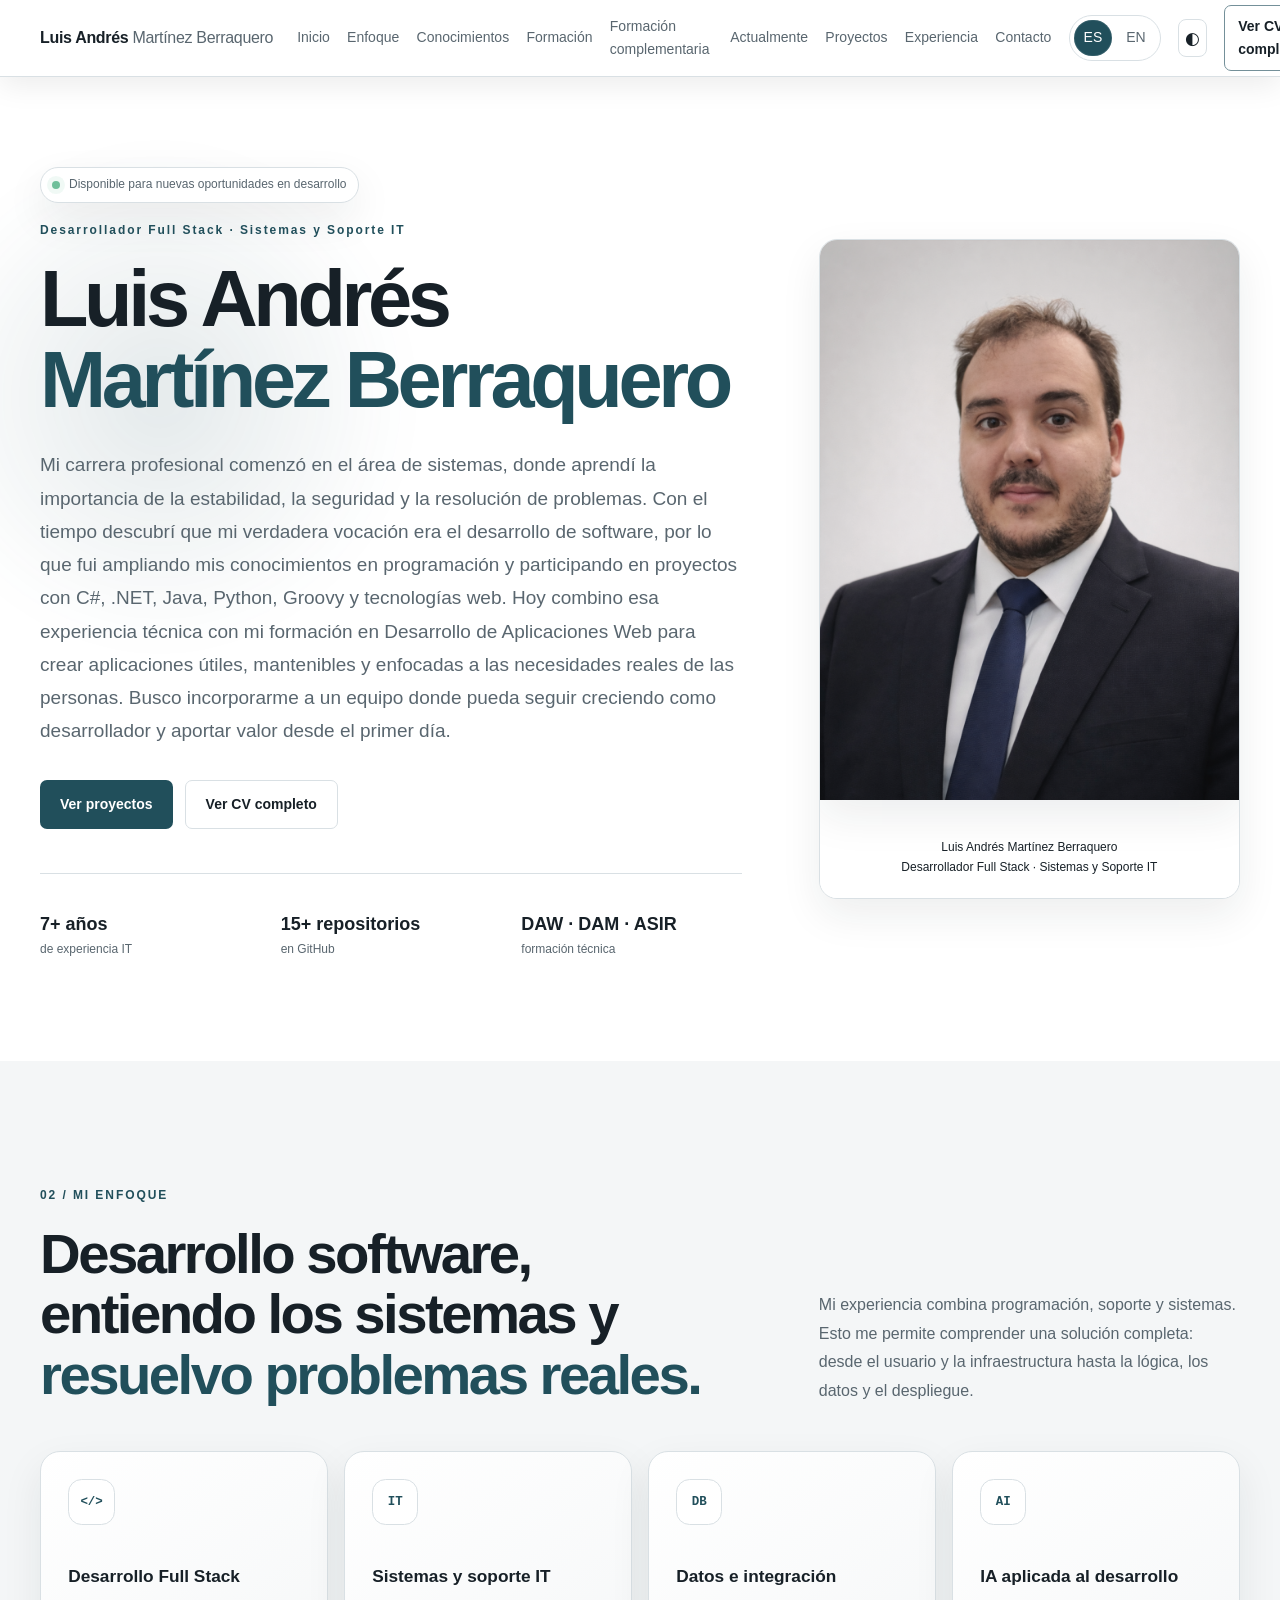
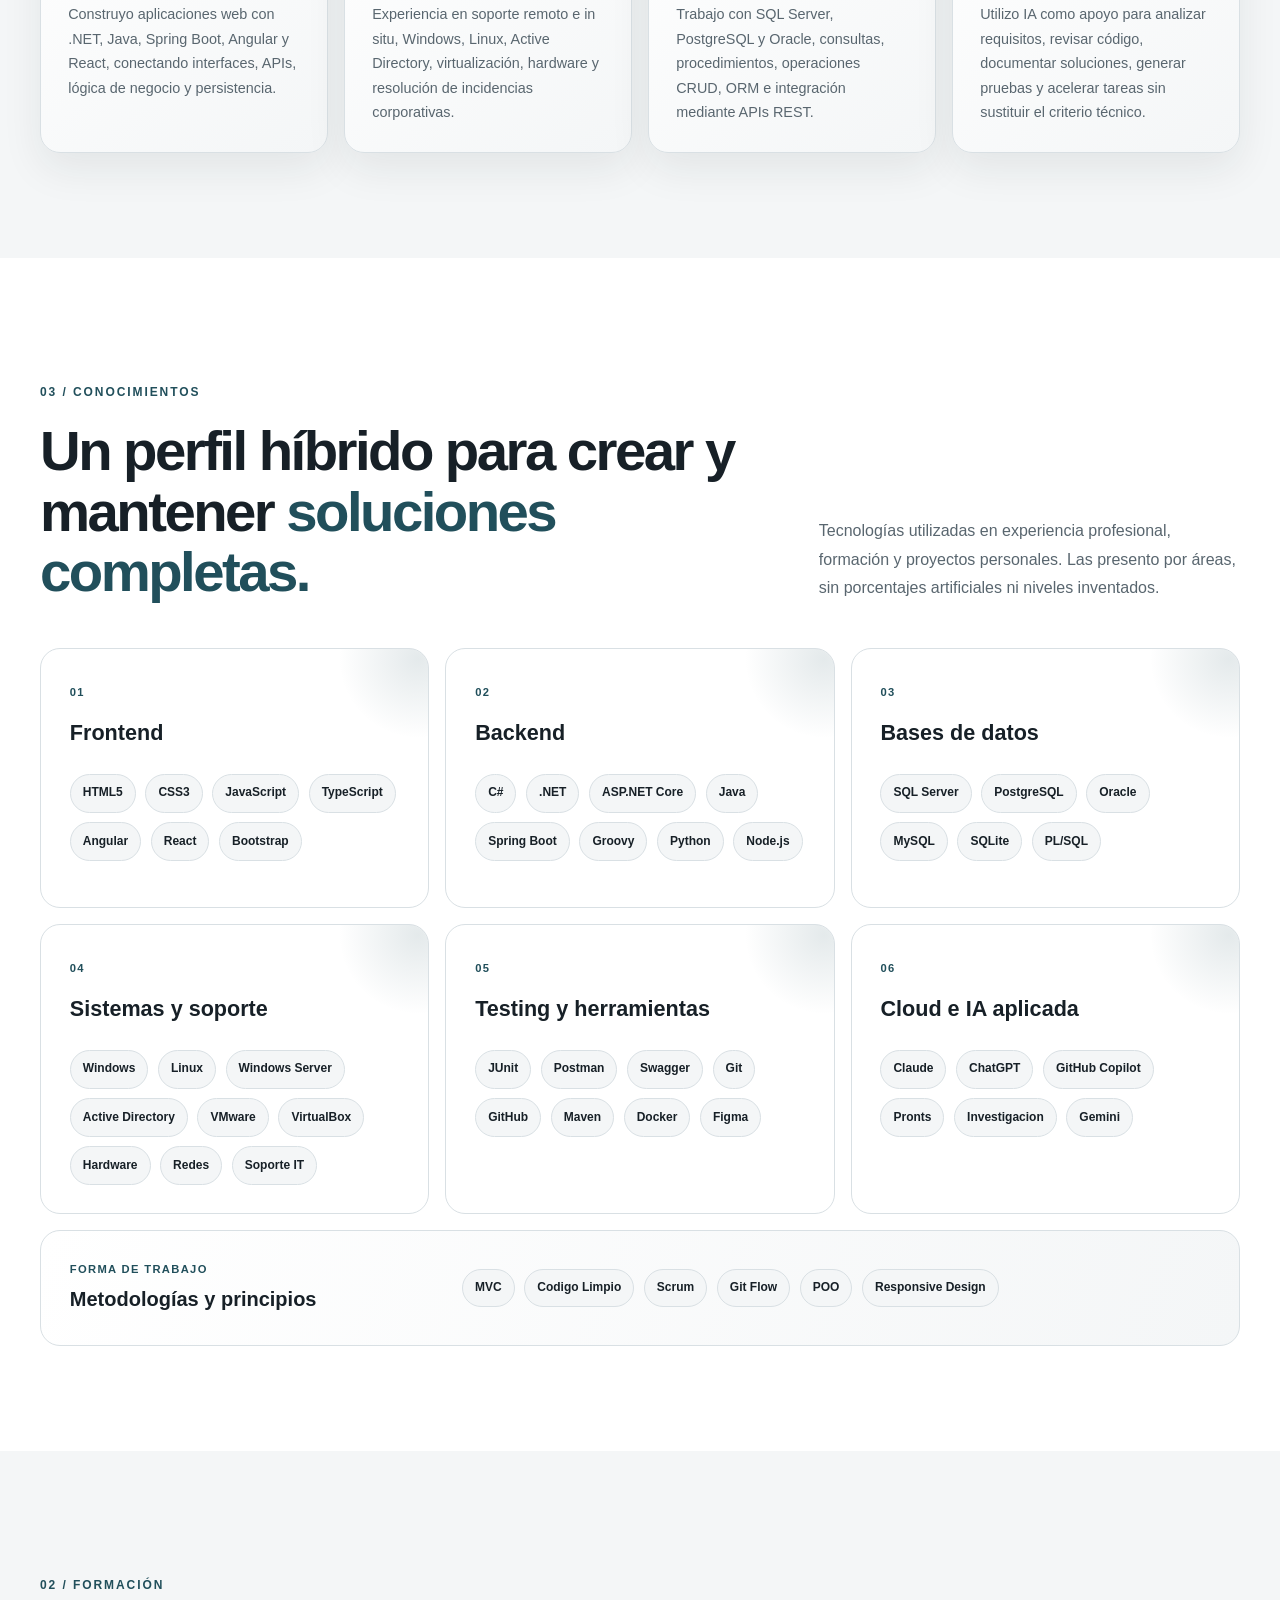
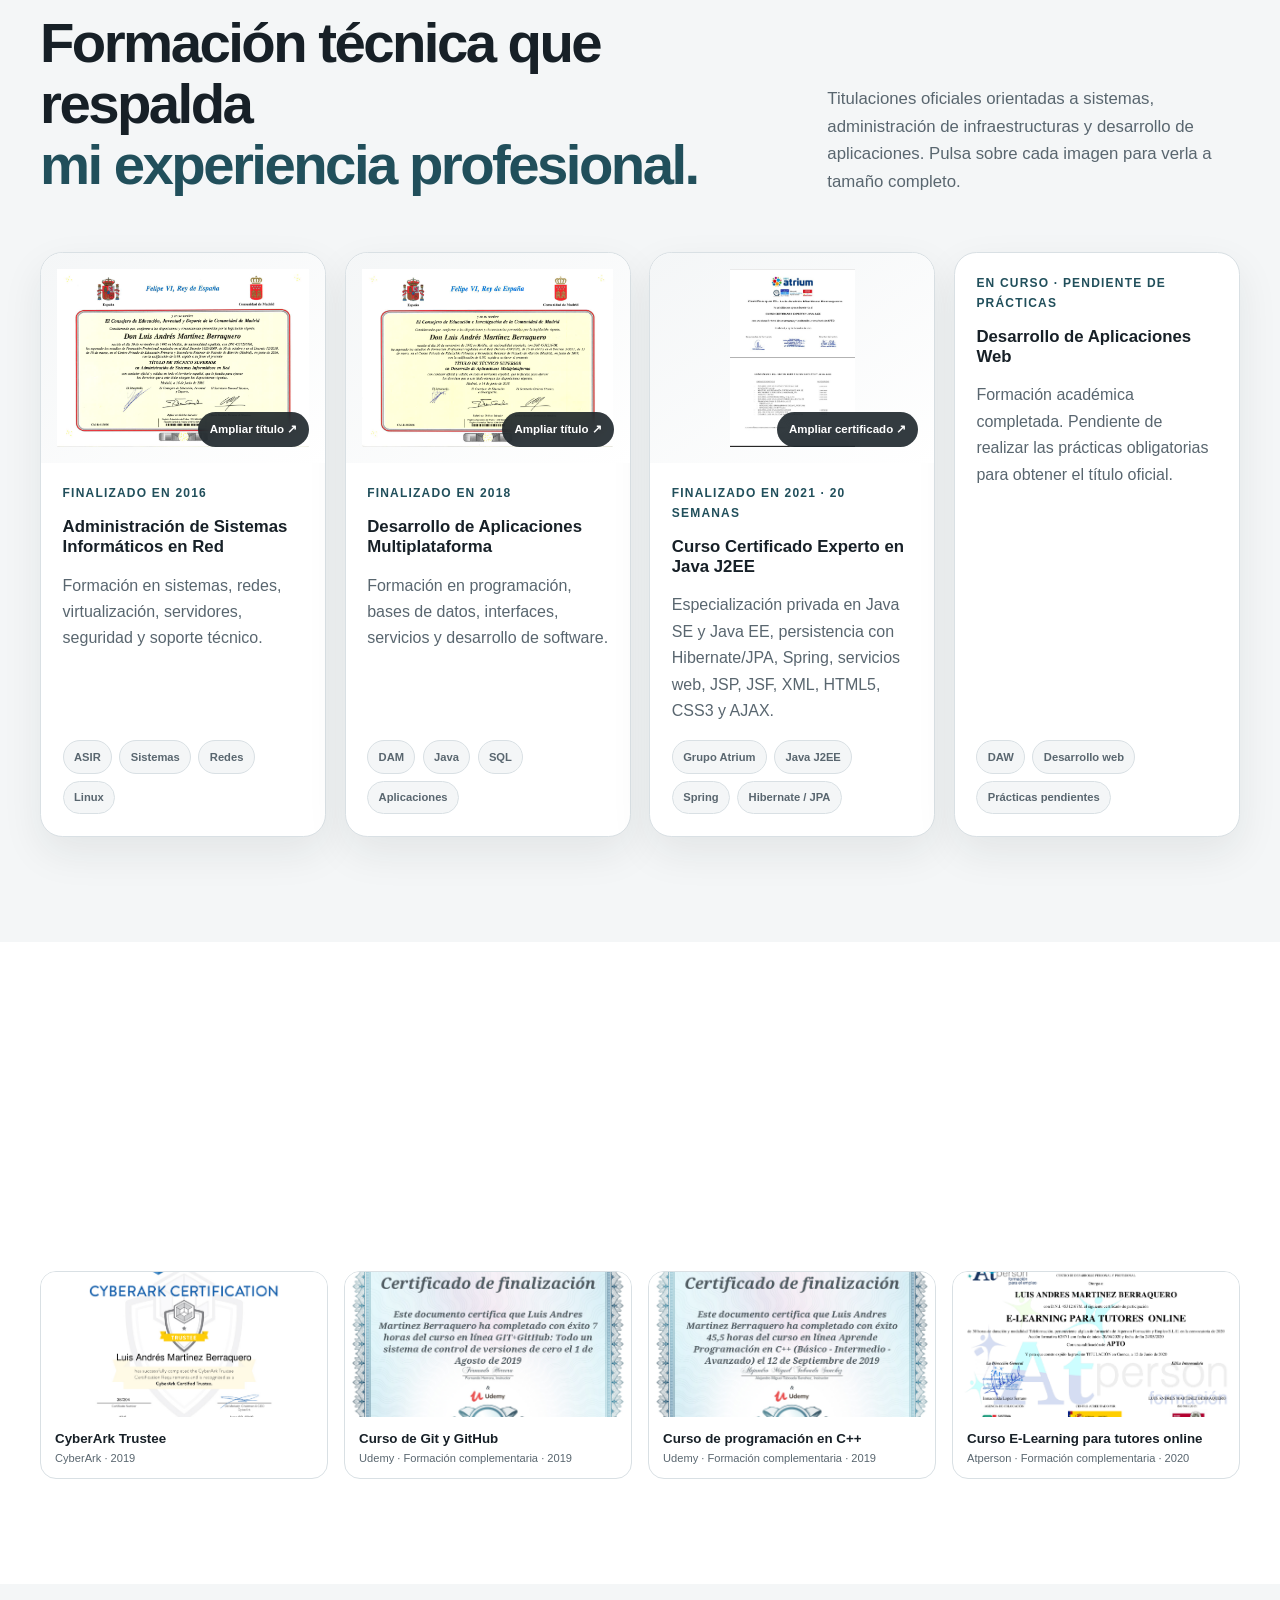
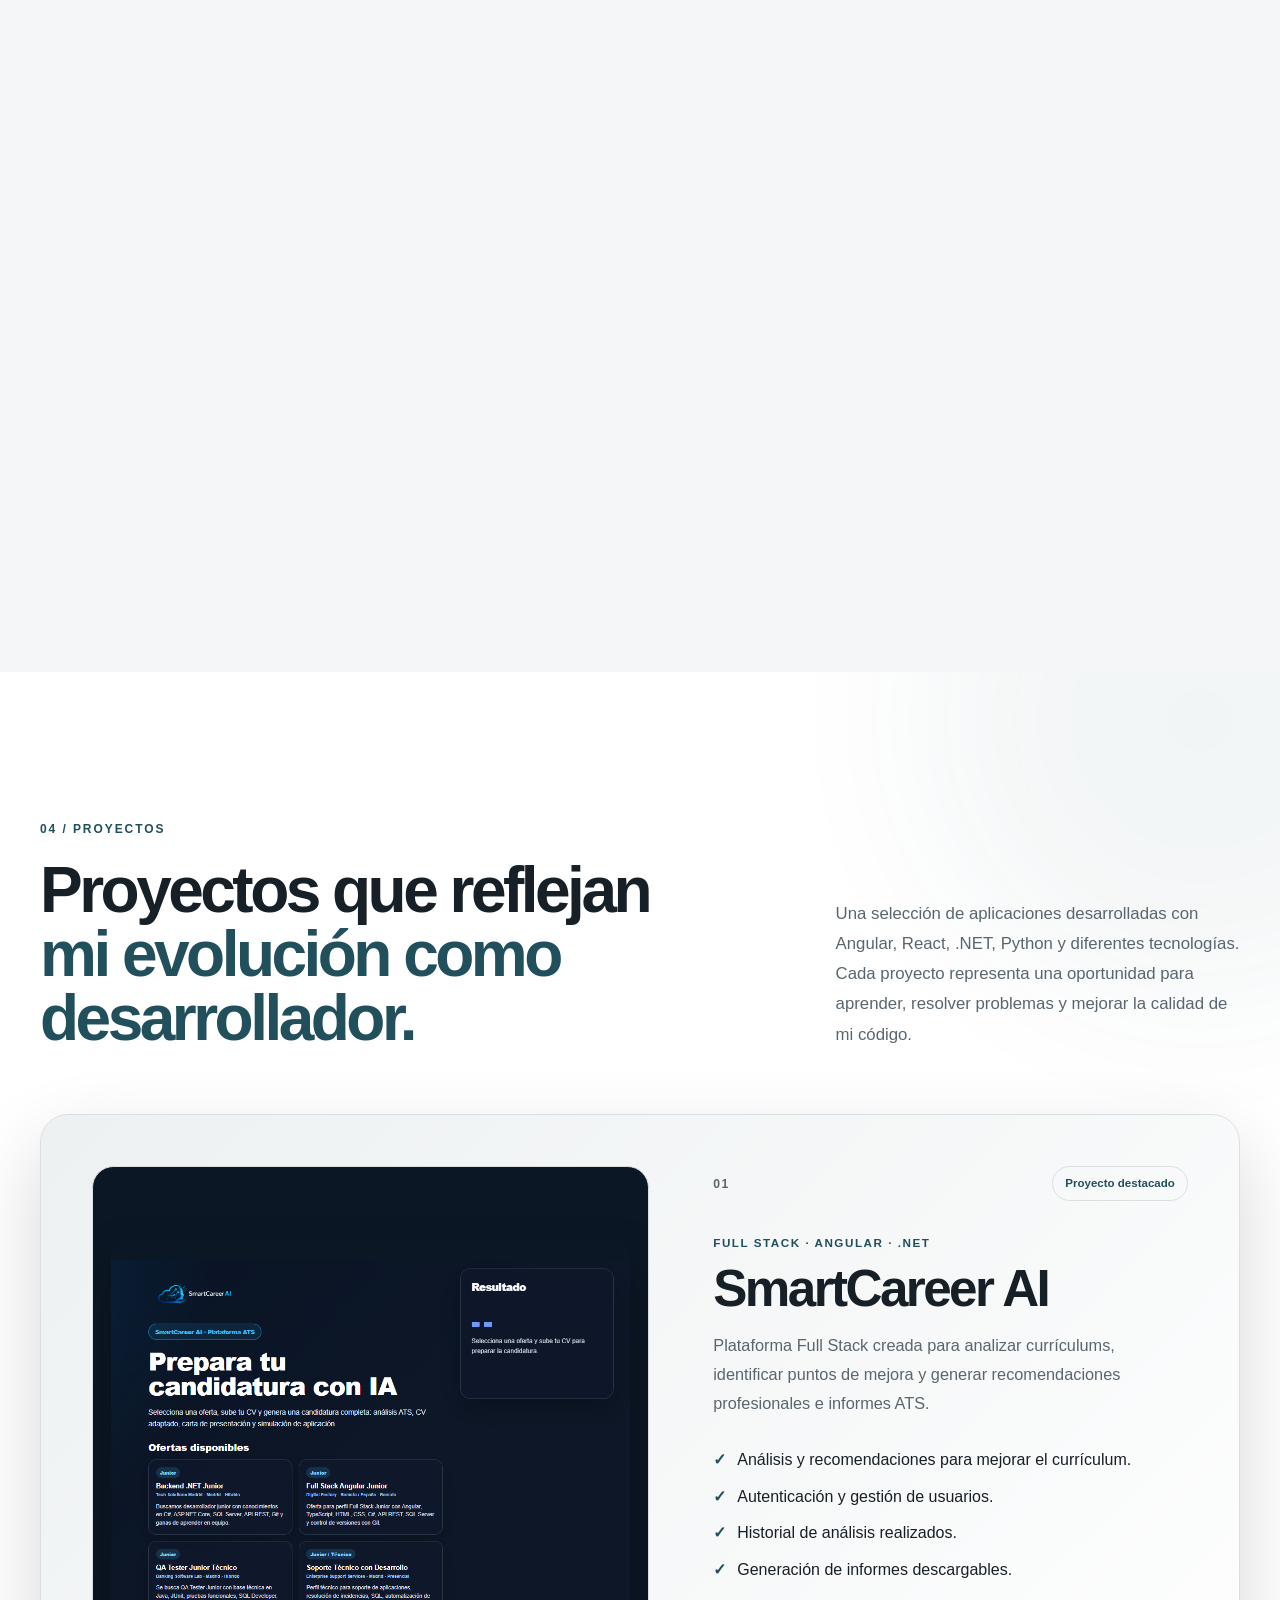
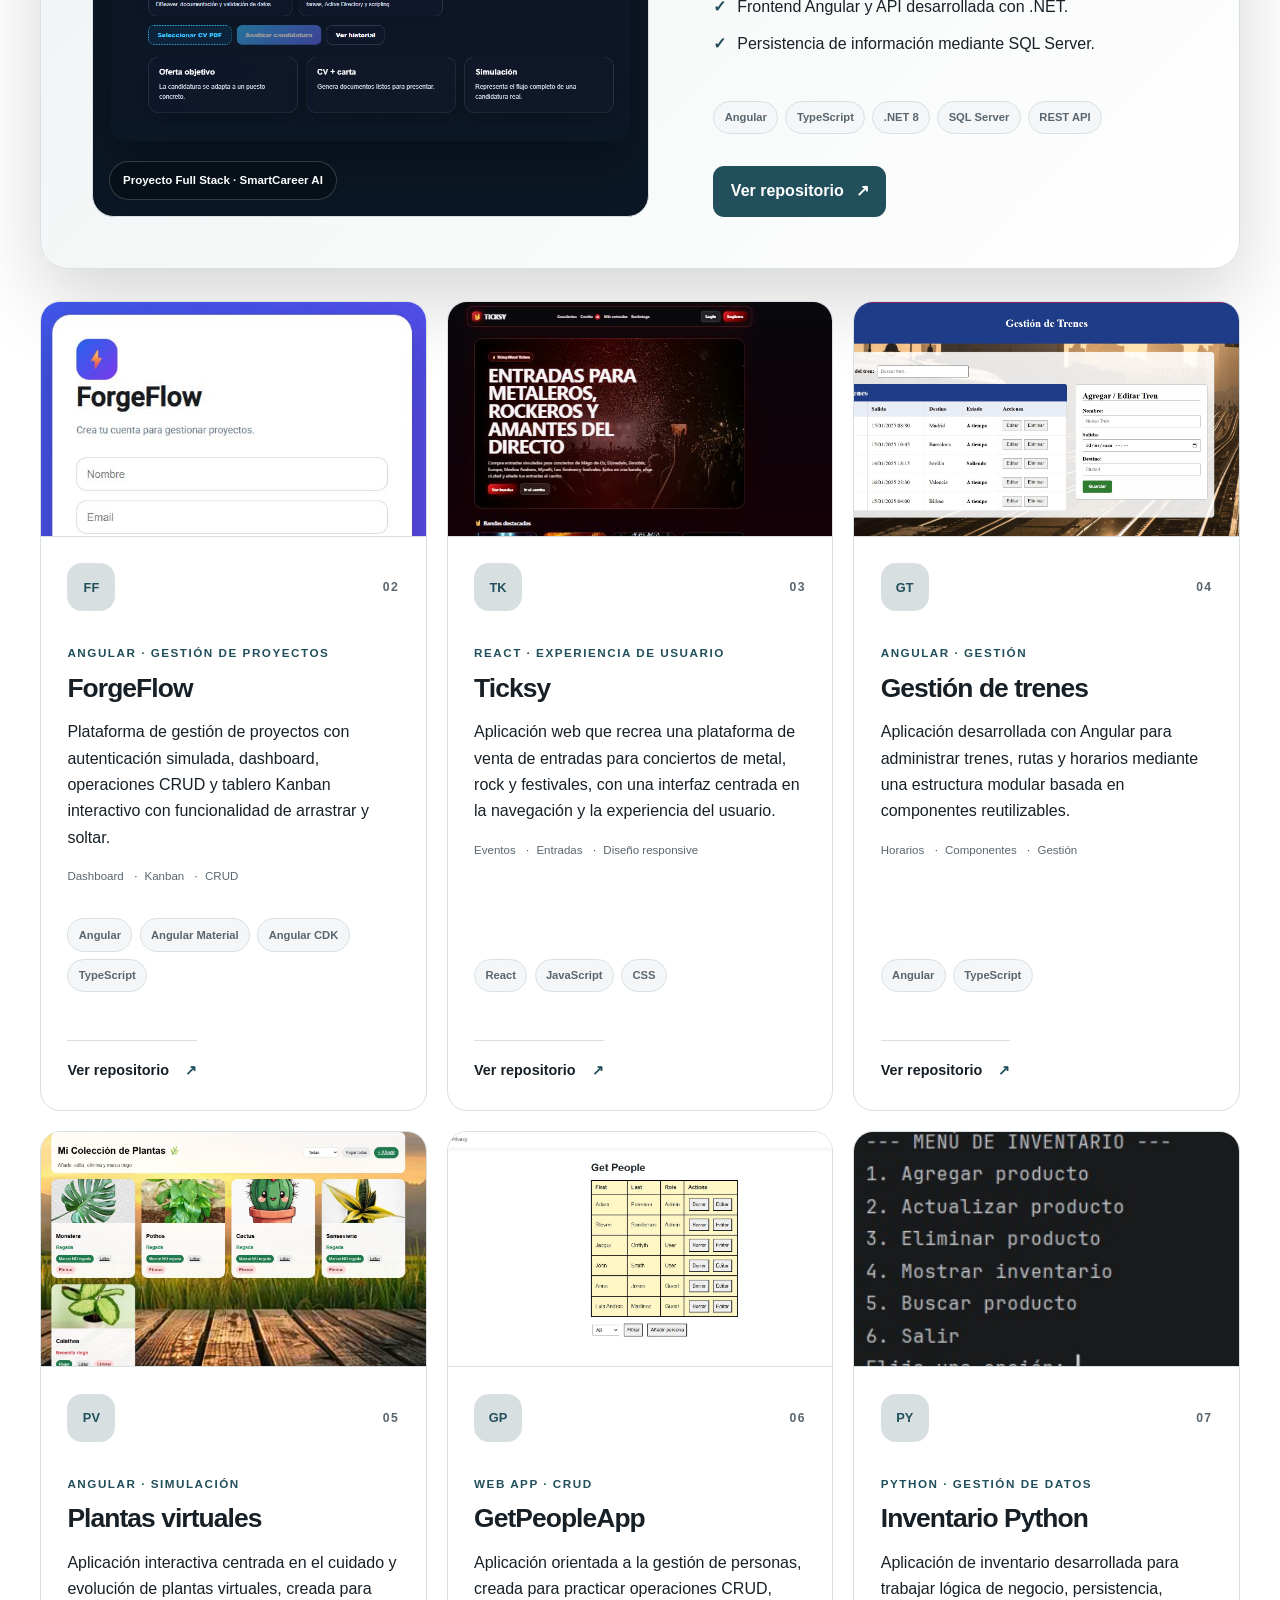
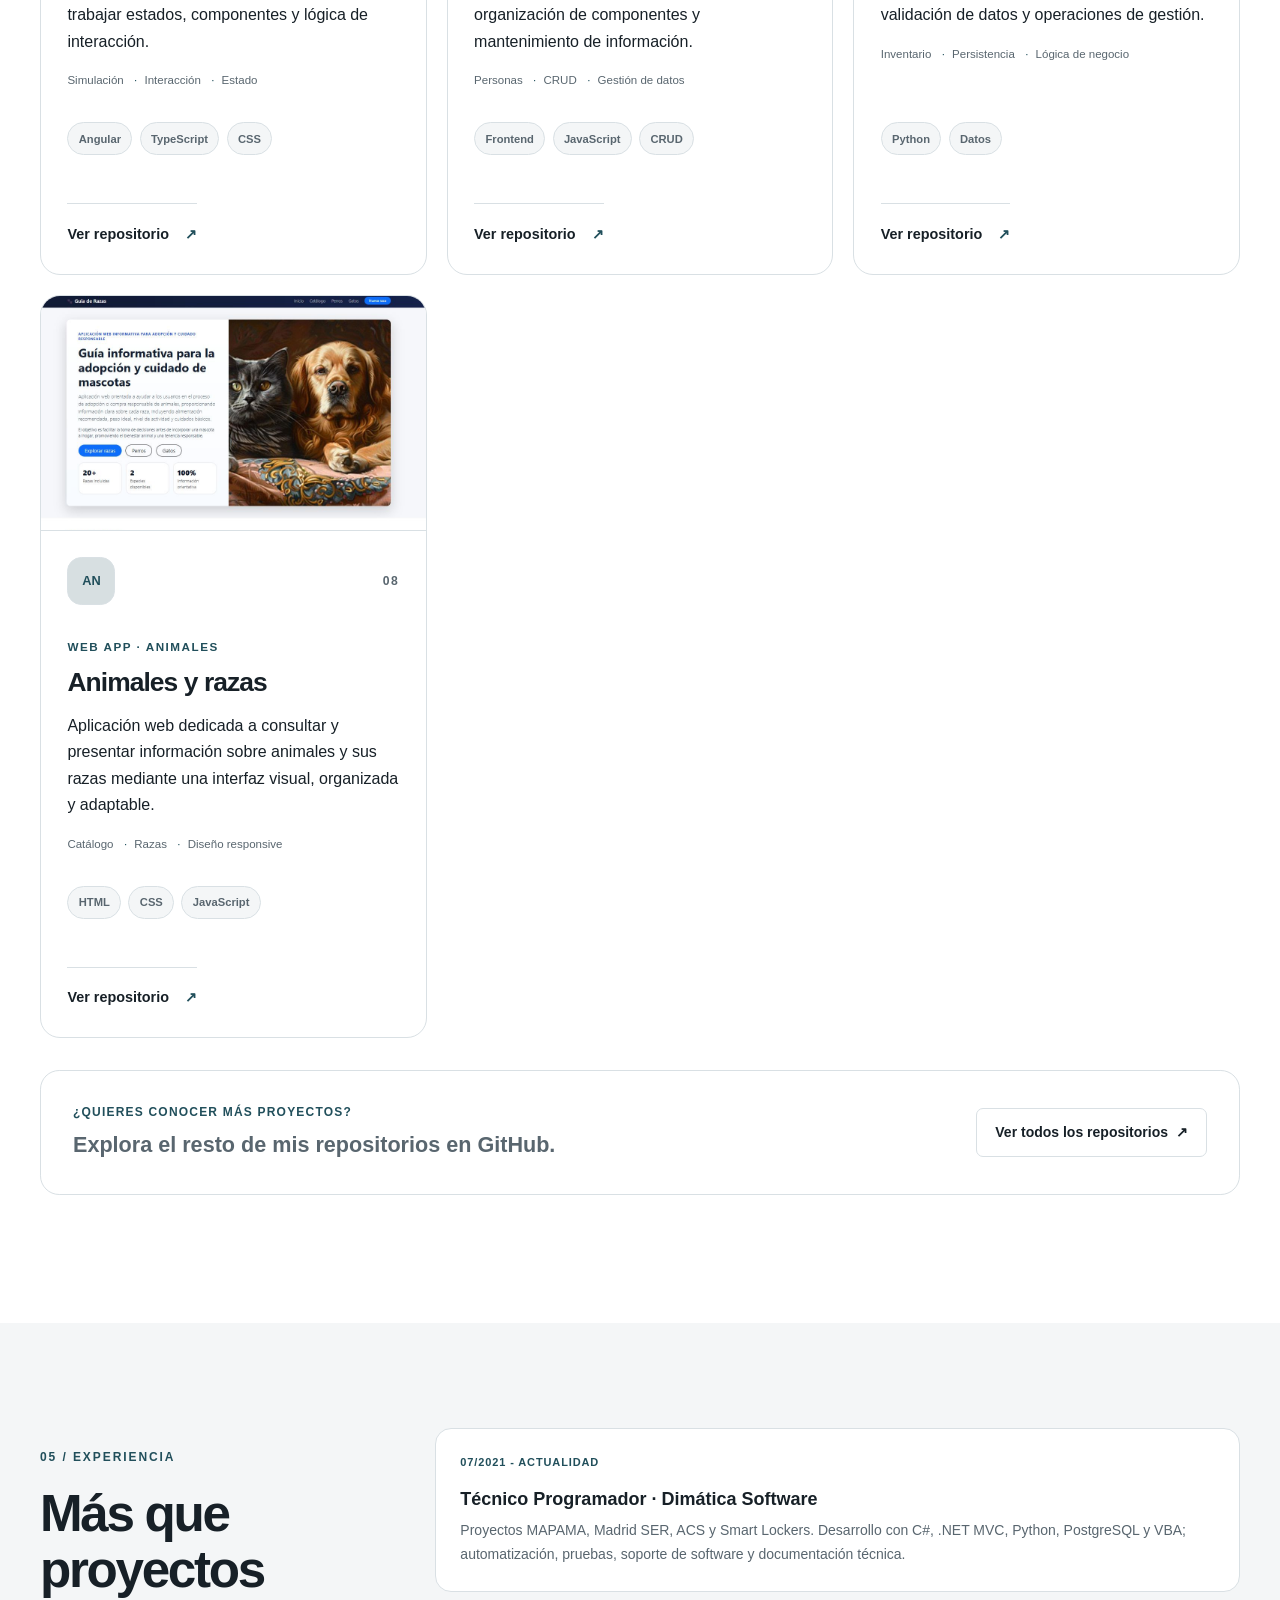
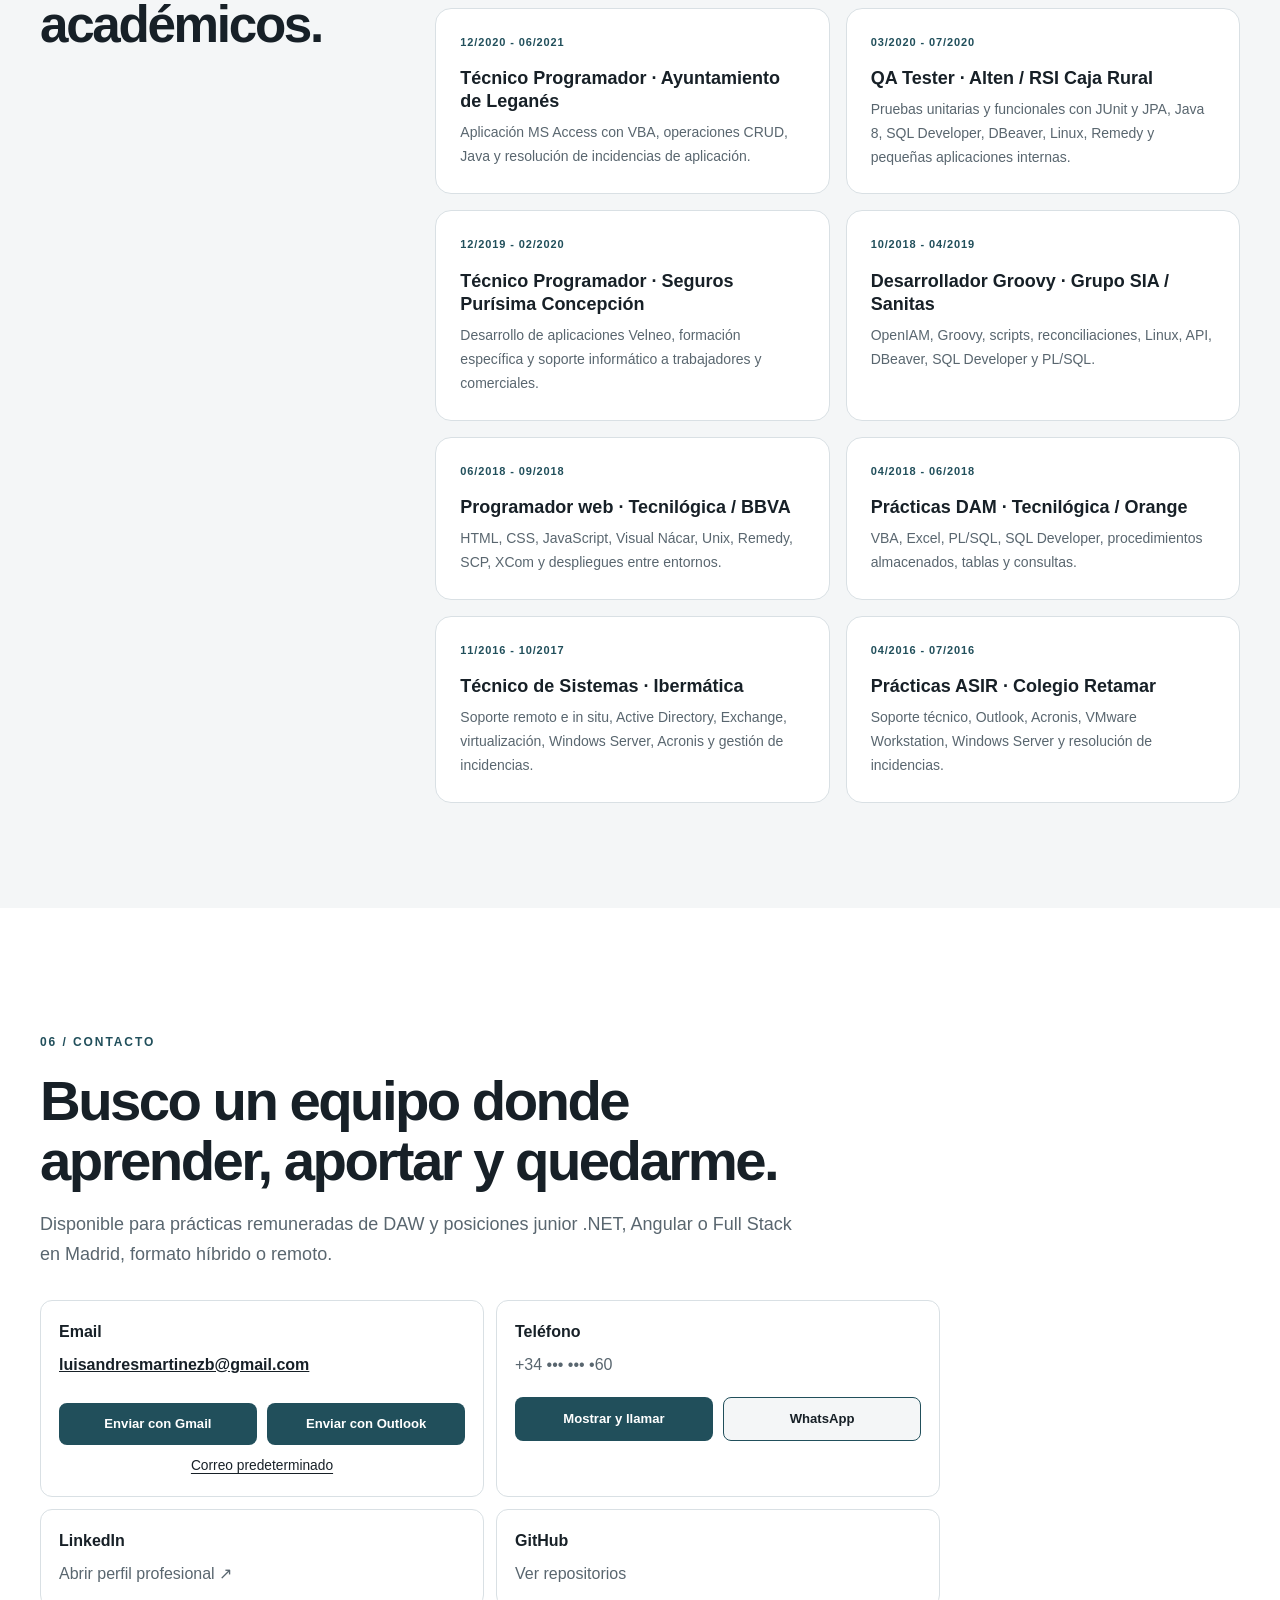
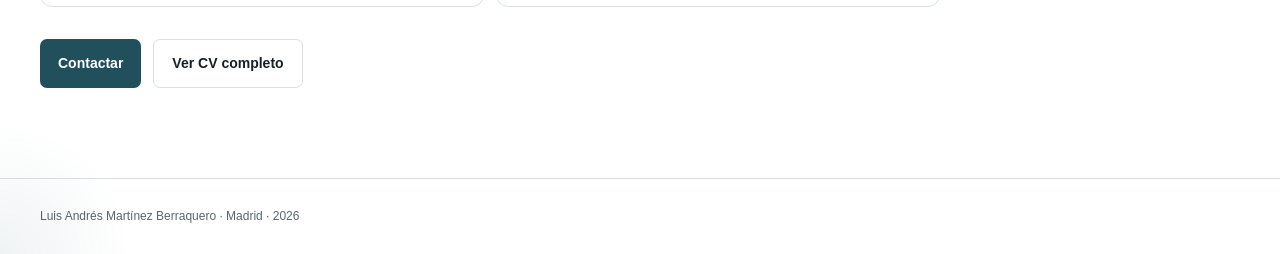
==== commit 299fc9b6: "responsive movile falla layout" ====
--- a/index.html
+++ b/index.html
@@ -16,7 +16,7 @@
    Luis Andrés Martínez Berraquero | Desarrollo Full Stack, Sistemas e IA
   </title>
   <link href="styles.css?v=20260810-responsive-final-4" rel="stylesheet"/>
-   <link href="mobile.css?v=20260812-mobile-final-v6" rel="stylesheet"/>
+   <link href="mobile.css?v=20260812-mobile-final-v7" rel="stylesheet"/>
 </head>
  <body>
   <!-- CABECERA Y NAVEGACIÓN PRINCIPAL -->
--- a/mobile.css
+++ b/mobile.css
@@ -459,3 +459,44 @@
   .facts { grid-template-columns:repeat(3,minmax(0,1fr)) !important; }
   .actions { grid-template-columns:1fr !important; }
 }
+
+/* =========================================================
+   V7 — PHONE DEVICE OVERRIDE
+   Detectado por JS con UA/touch, no por viewport. Esto también
+   funciona cuando Chrome/Brave Android solicita “Sitio para ordenador”.
+   ========================================================= */
+html.phone-device body { overflow-x:hidden !important; }
+html.phone-device .container { width:calc(100% - 32px) !important; max-width:680px !important; margin-inline:auto !important; }
+html.phone-device .nav { display:grid !important; grid-template-columns:minmax(0,1fr) auto 44px !important; gap:8px !important; align-items:center !important; }
+html.phone-device .brand span { display:none !important; }
+html.phone-device .mobile-language-switch { display:flex !important; align-items:center !important; gap:2px !important; padding:3px !important; border:1px solid var(--line) !important; border-radius:999px !important; }
+html.phone-device .mobile-language-switch a { display:grid !important; place-items:center !important; min-width:32px !important; min-height:30px !important; padding:4px 7px !important; border-radius:999px !important; color:var(--muted) !important; text-decoration:none !important; font-size:12px !important; line-height:1 !important; }
+html.phone-device .mobile-language-switch a.active { background:var(--accent) !important; color:#fff !important; }
+html.phone-device .menu-toggle { display:grid !important; }
+html.phone-device .nav-links { position:absolute !important; left:16px !important; right:16px !important; top:calc(100% + 8px) !important; width:auto !important; max-height:calc(100dvh - 90px) !important; overflow:auto !important; display:none !important; grid-template-columns:1fr !important; background:var(--paper) !important; border:1px solid var(--line) !important; border-radius:16px !important; padding:12px !important; z-index:999 !important; }
+html.phone-device .nav-links.open { display:grid !important; }
+html.phone-device .nav-links .language-switch { display:none !important; }
+
+html.phone-device .hero { display:grid !important; grid-template-columns:1fr !important; grid-template-areas:"copy" "portrait" "facts" !important; gap:28px !important; padding:42px 0 56px !important; min-height:0 !important; }
+html.phone-device .hero-copy { grid-area:copy !important; width:100% !important; max-width:none !important; }
+html.phone-device .hero h1 { font-size:clamp(40px, 10.5vw, 54px) !important; line-height:1.02 !important; letter-spacing:-.045em !important; max-width:none !important; overflow-wrap:normal !important; word-break:normal !important; }
+html.phone-device .hero h1 span { display:inline !important; }
+html.phone-device .hero .intro { font-size:16px !important; line-height:1.62 !important; max-width:none !important; }
+html.phone-device .hero .actions { display:grid !important; grid-template-columns:1fr !important; gap:10px !important; }
+html.phone-device .portrait { grid-area:portrait !important; width:min(100%,360px) !important; max-width:360px !important; justify-self:center !important; }
+html.phone-device .facts { grid-area:facts !important; display:grid !important; grid-template-columns:1fr !important; }
+html.phone-device .facts > div { border-right:0 !important; border-bottom:1px solid var(--line) !important; padding:18px 6px !important; }
+html.phone-device .facts > div:last-child { border-bottom:0 !important; }
+
+html.phone-device .section h2, html.phone-device .contact h2, html.phone-device .projects-header h2 { font-size:clamp(34px,9vw,46px) !important; line-height:1.08 !important; overflow-wrap:normal !important; word-break:normal !important; }
+html.phone-device .education-grid, html.phone-device .skills-grid-six, html.phone-device .contact-grid, html.phone-device .experience-grid, html.phone-device .project-grid { grid-template-columns:1fr !important; }
+html.phone-device .education-card, html.phone-device .education-card.daw-card { display:flex !important; flex-direction:column !important; width:100% !important; min-width:0 !important; }
+html.phone-device .education-image, html.phone-device .education-content { width:100% !important; min-width:0 !important; }
+html.phone-device .education-content h3 { font-size:21px !important; line-height:1.25 !important; word-break:normal !important; overflow-wrap:break-word !important; }
+html.phone-device .education-content p { font-size:15px !important; line-height:1.55 !important; word-break:normal !important; overflow-wrap:break-word !important; }
+html.phone-device img { max-width:100% !important; }
+
+@media (max-width:430px) {
+  html.phone-device .container { width:calc(100% - 28px) !important; }
+  html.phone-device .hero h1 { font-size:clamp(38px,11vw,48px) !important; }
+}
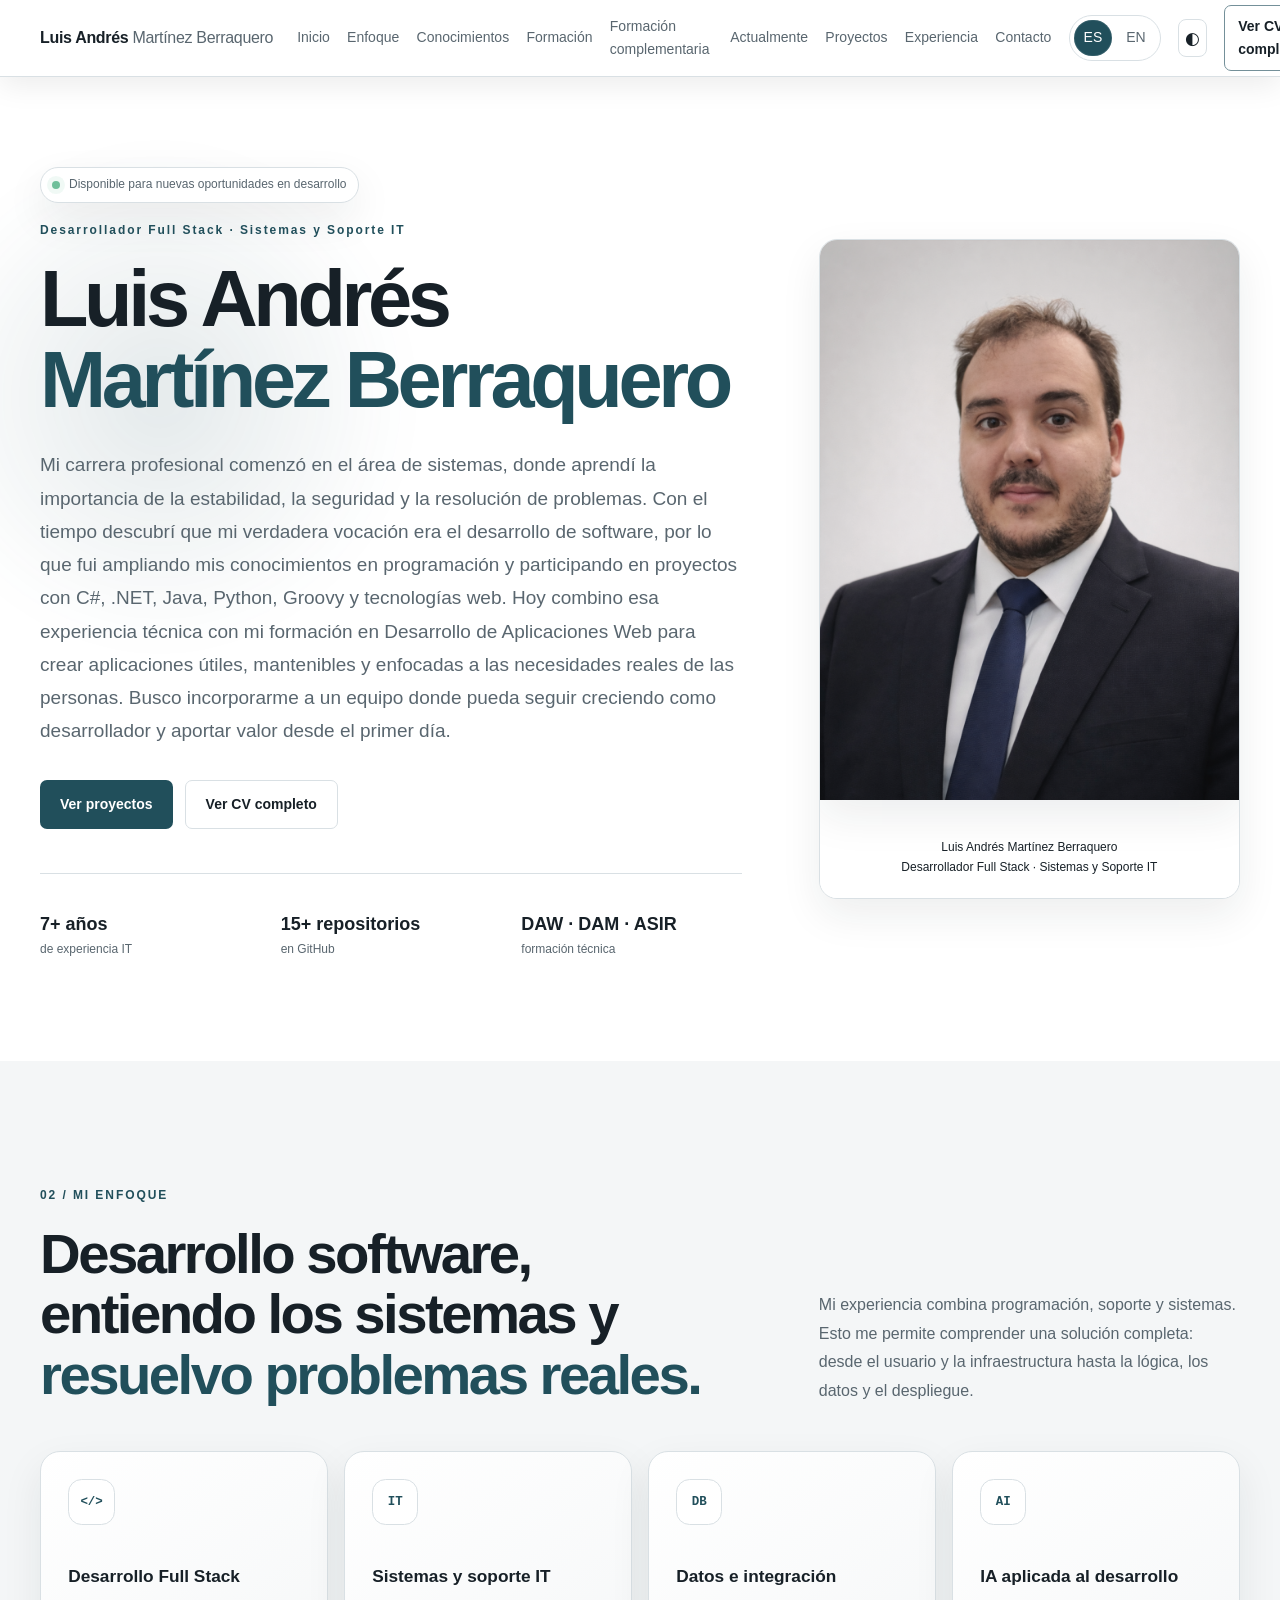
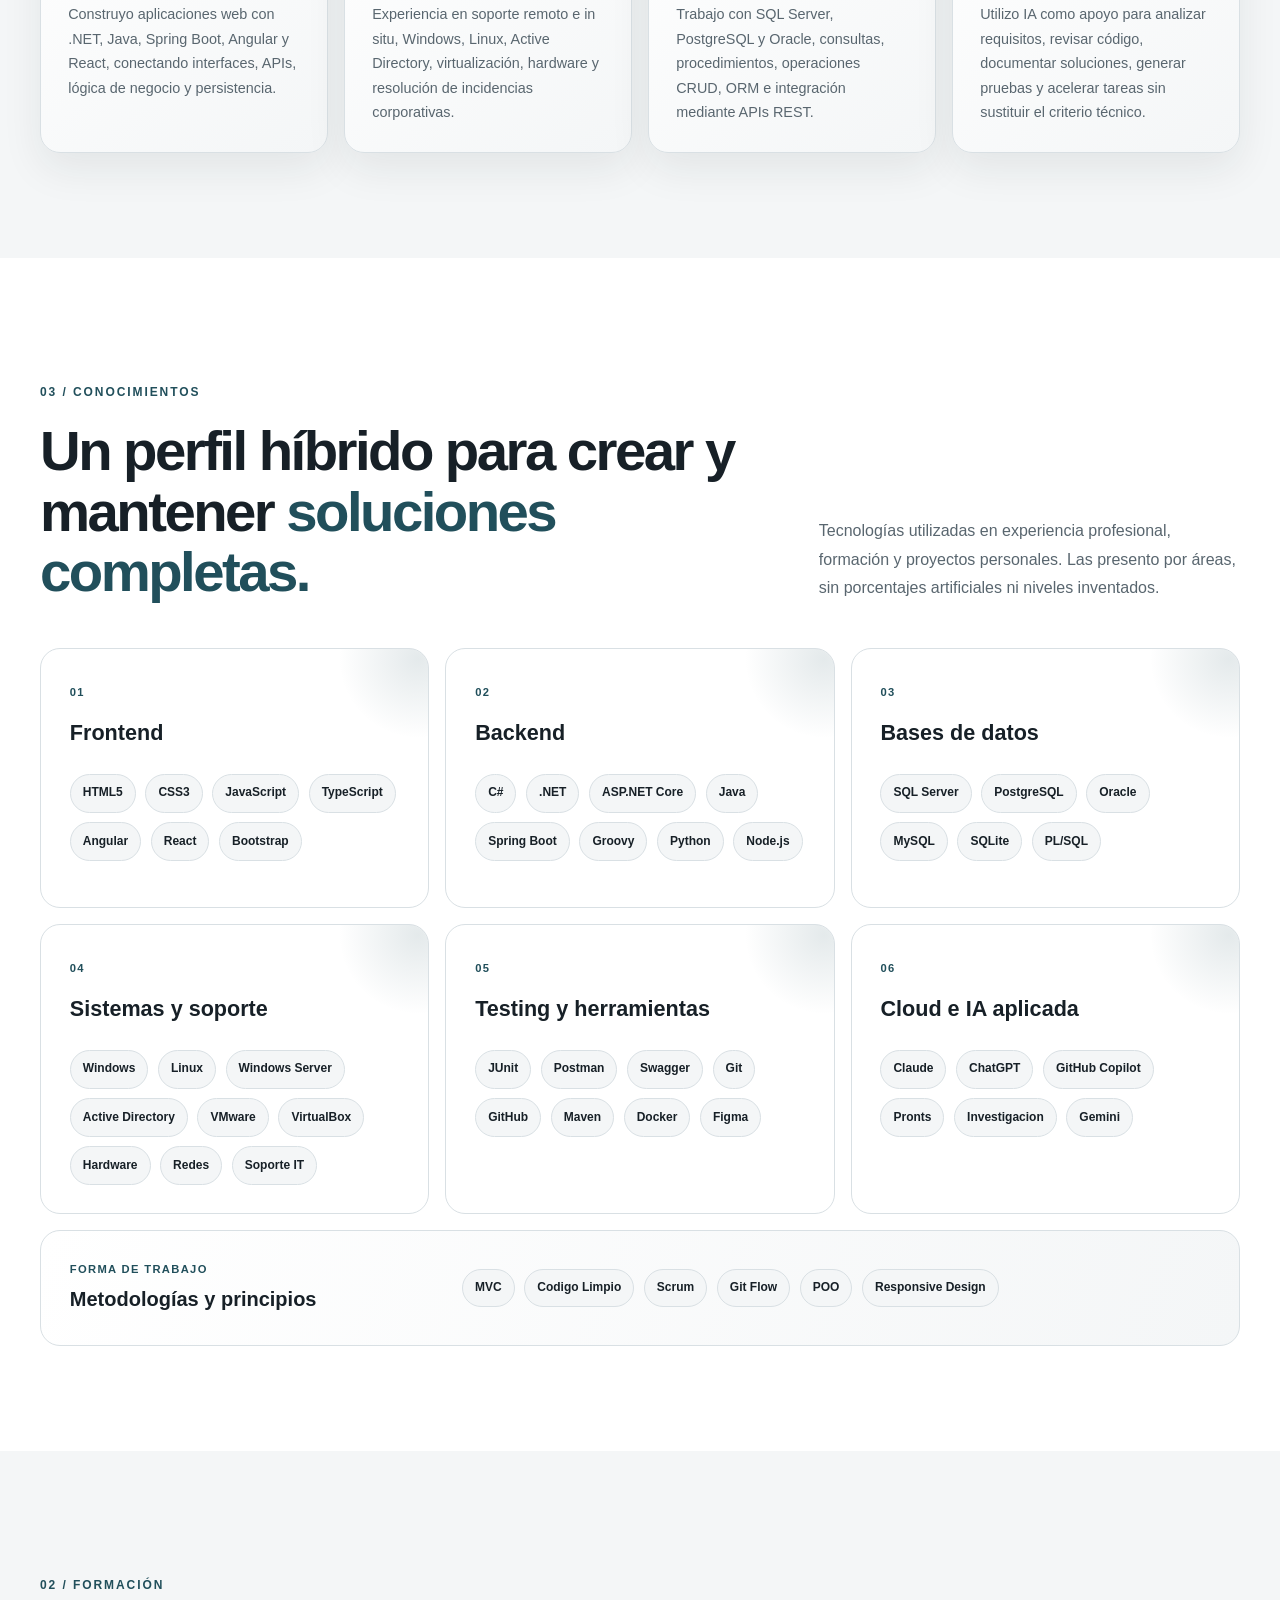
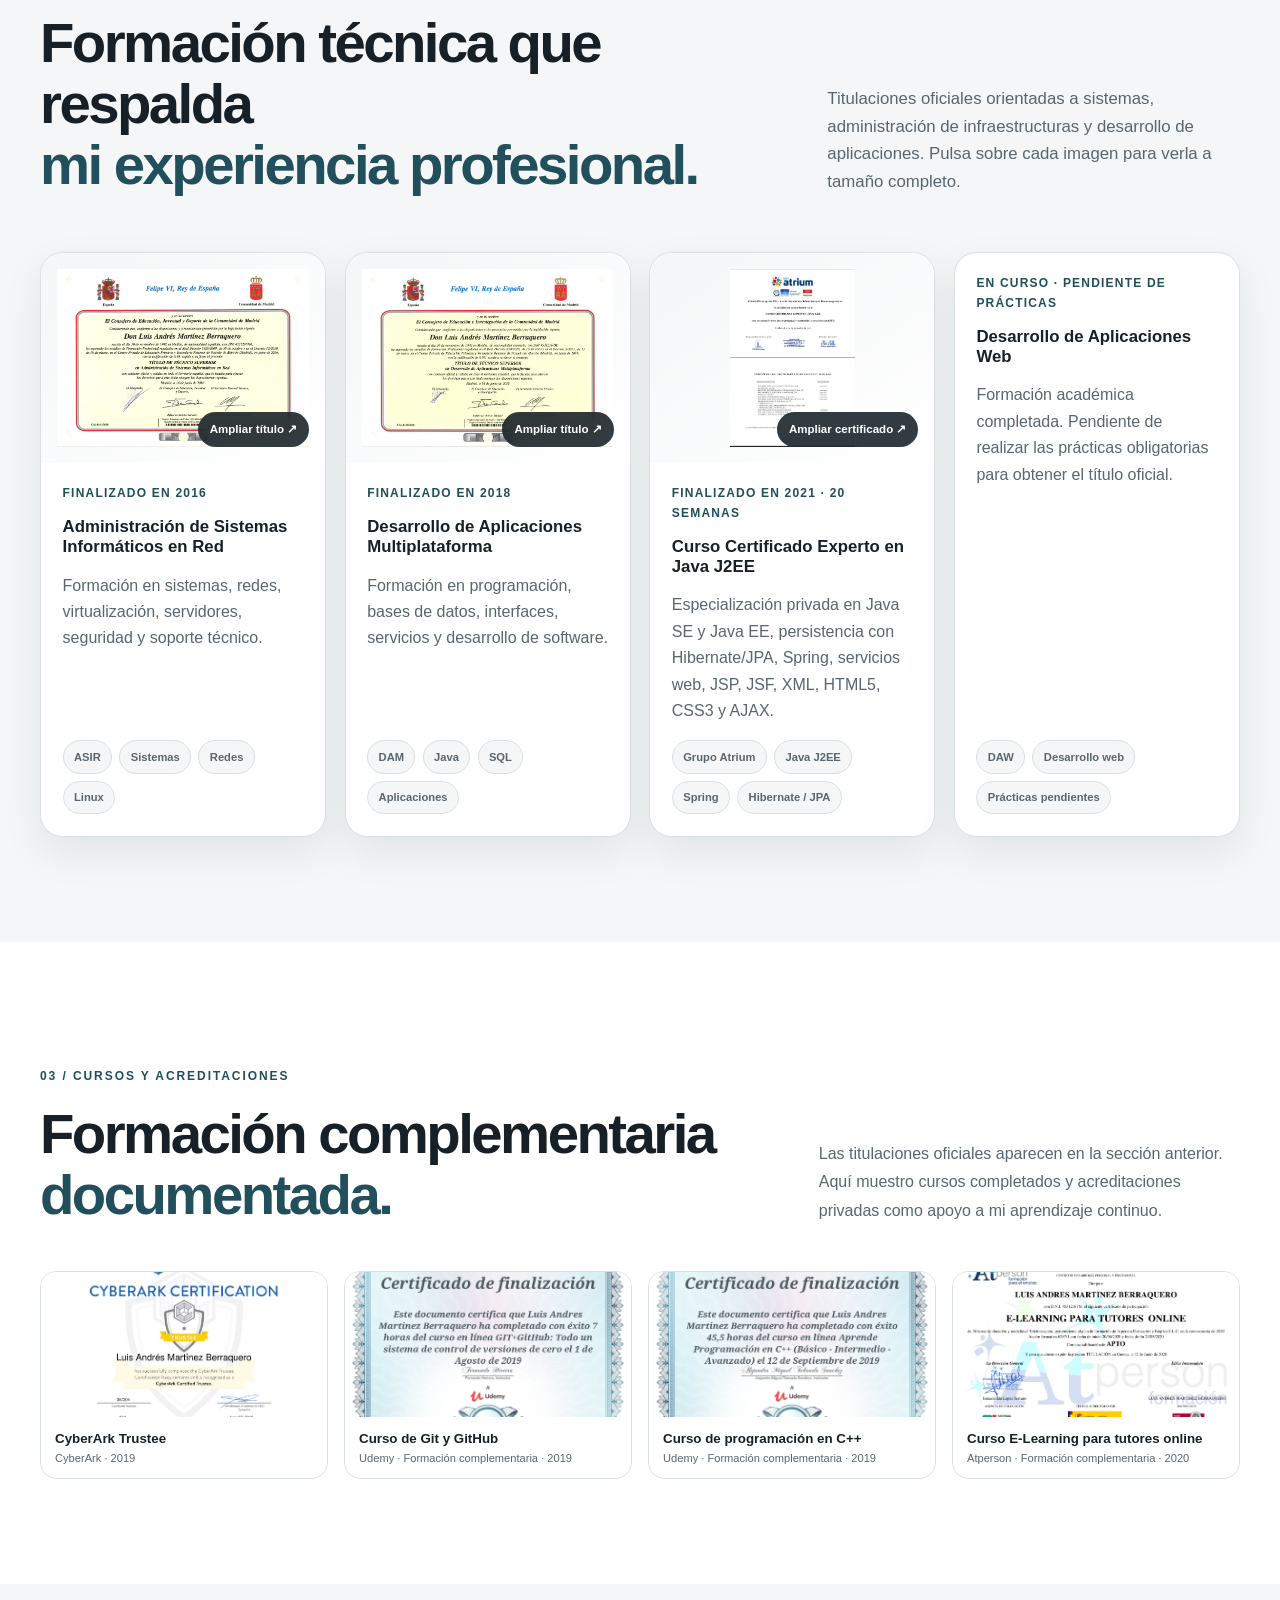
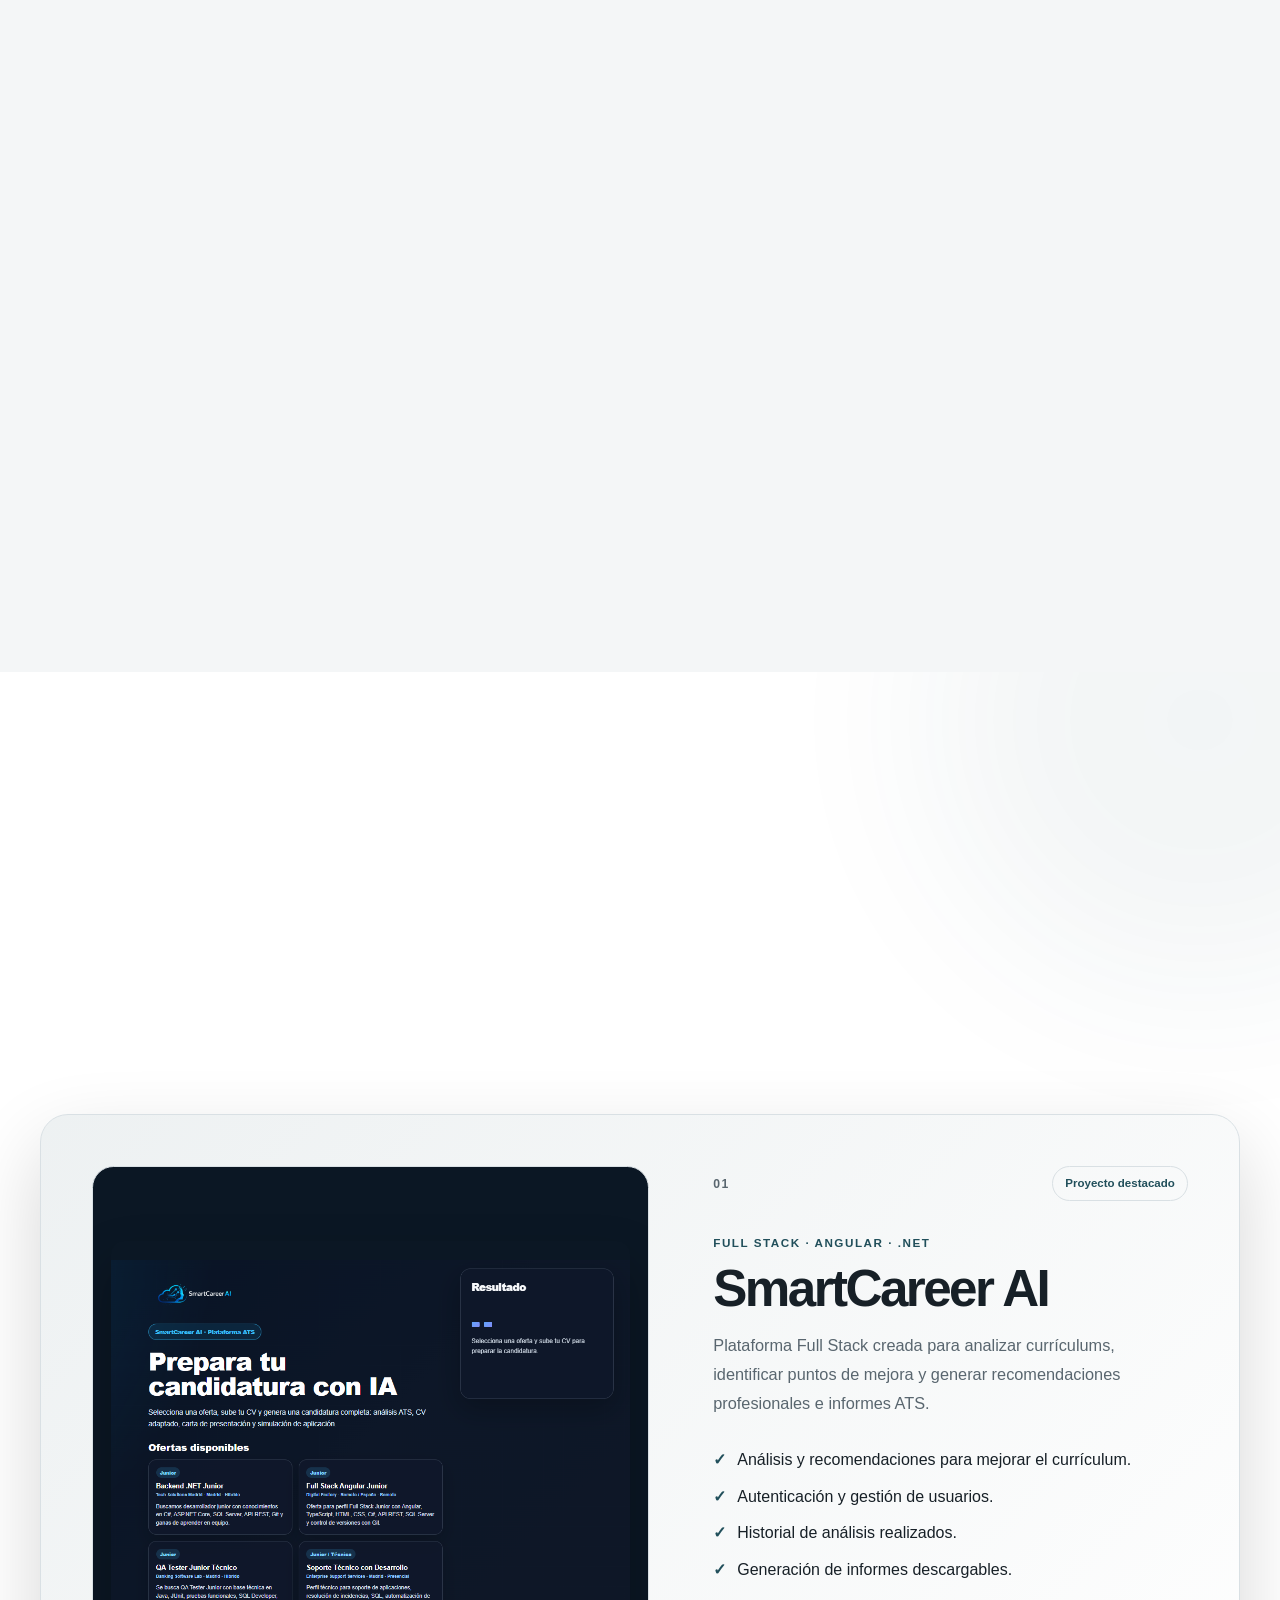
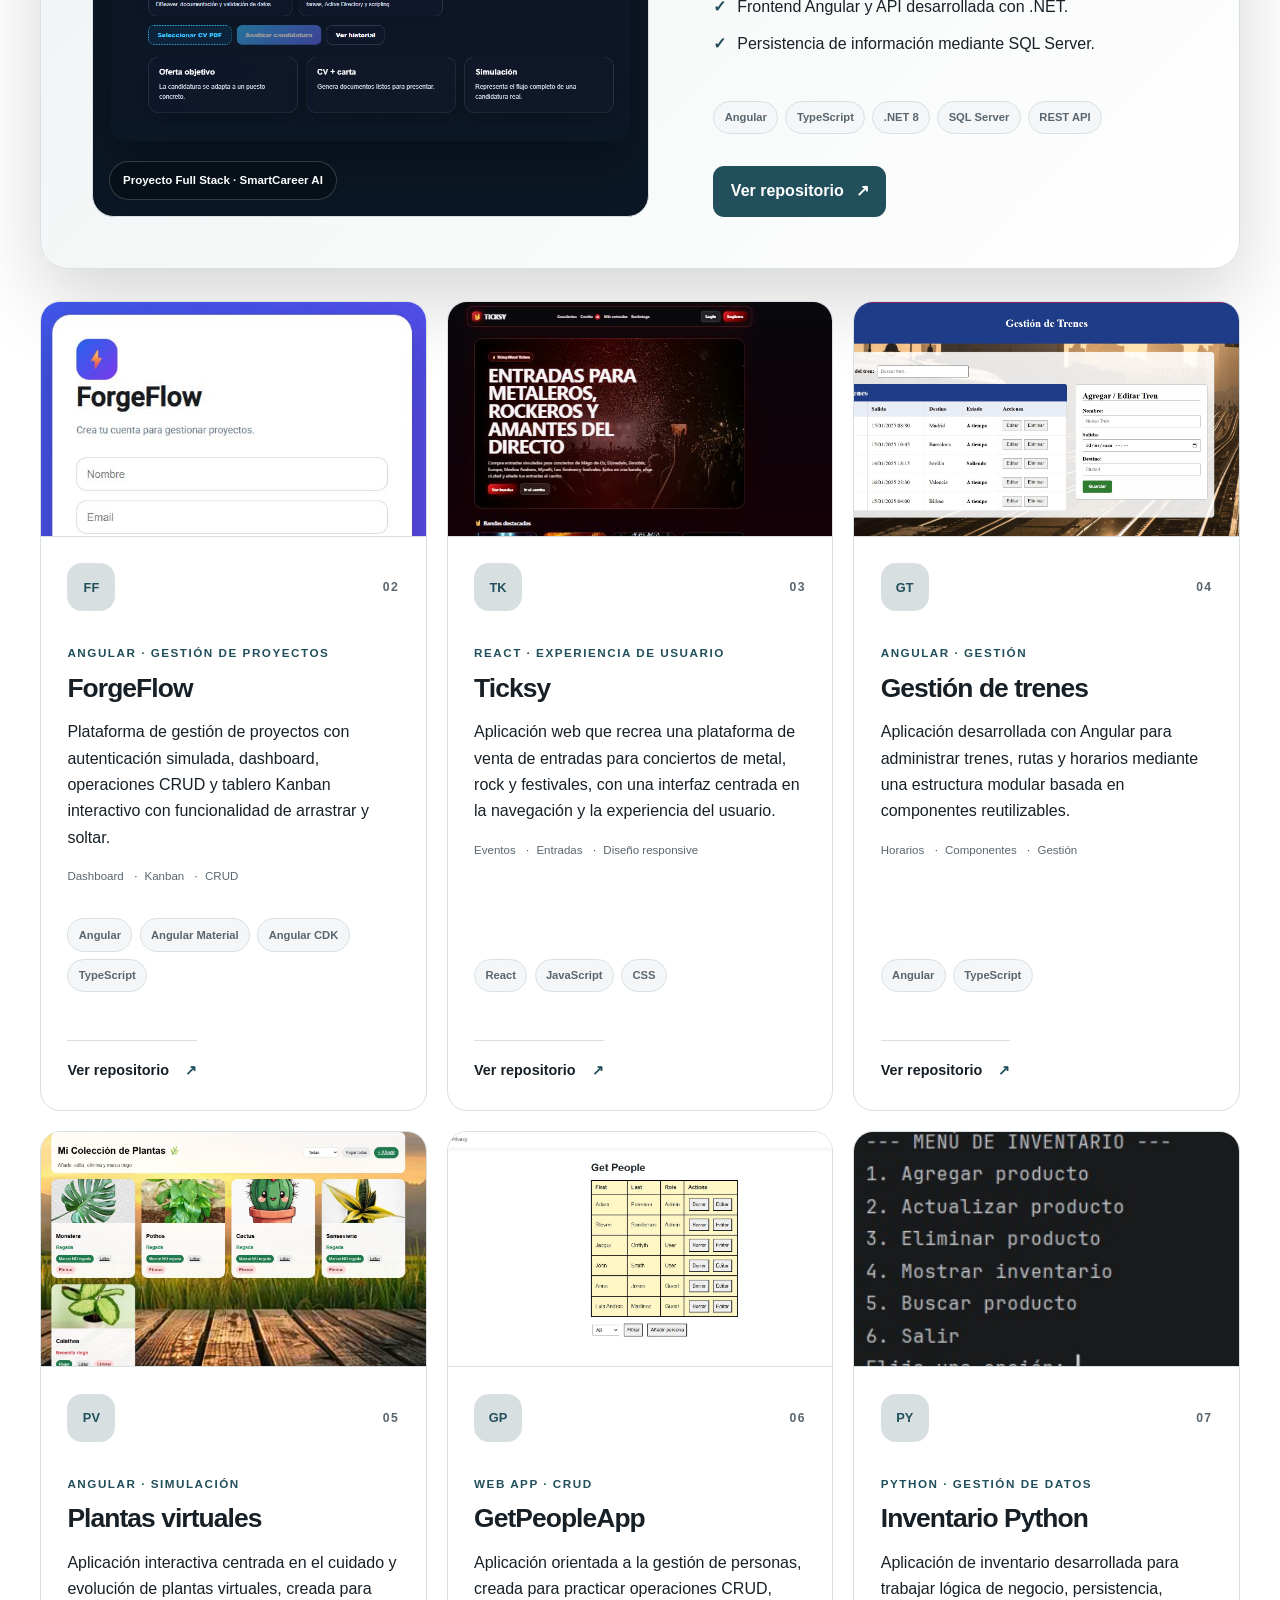
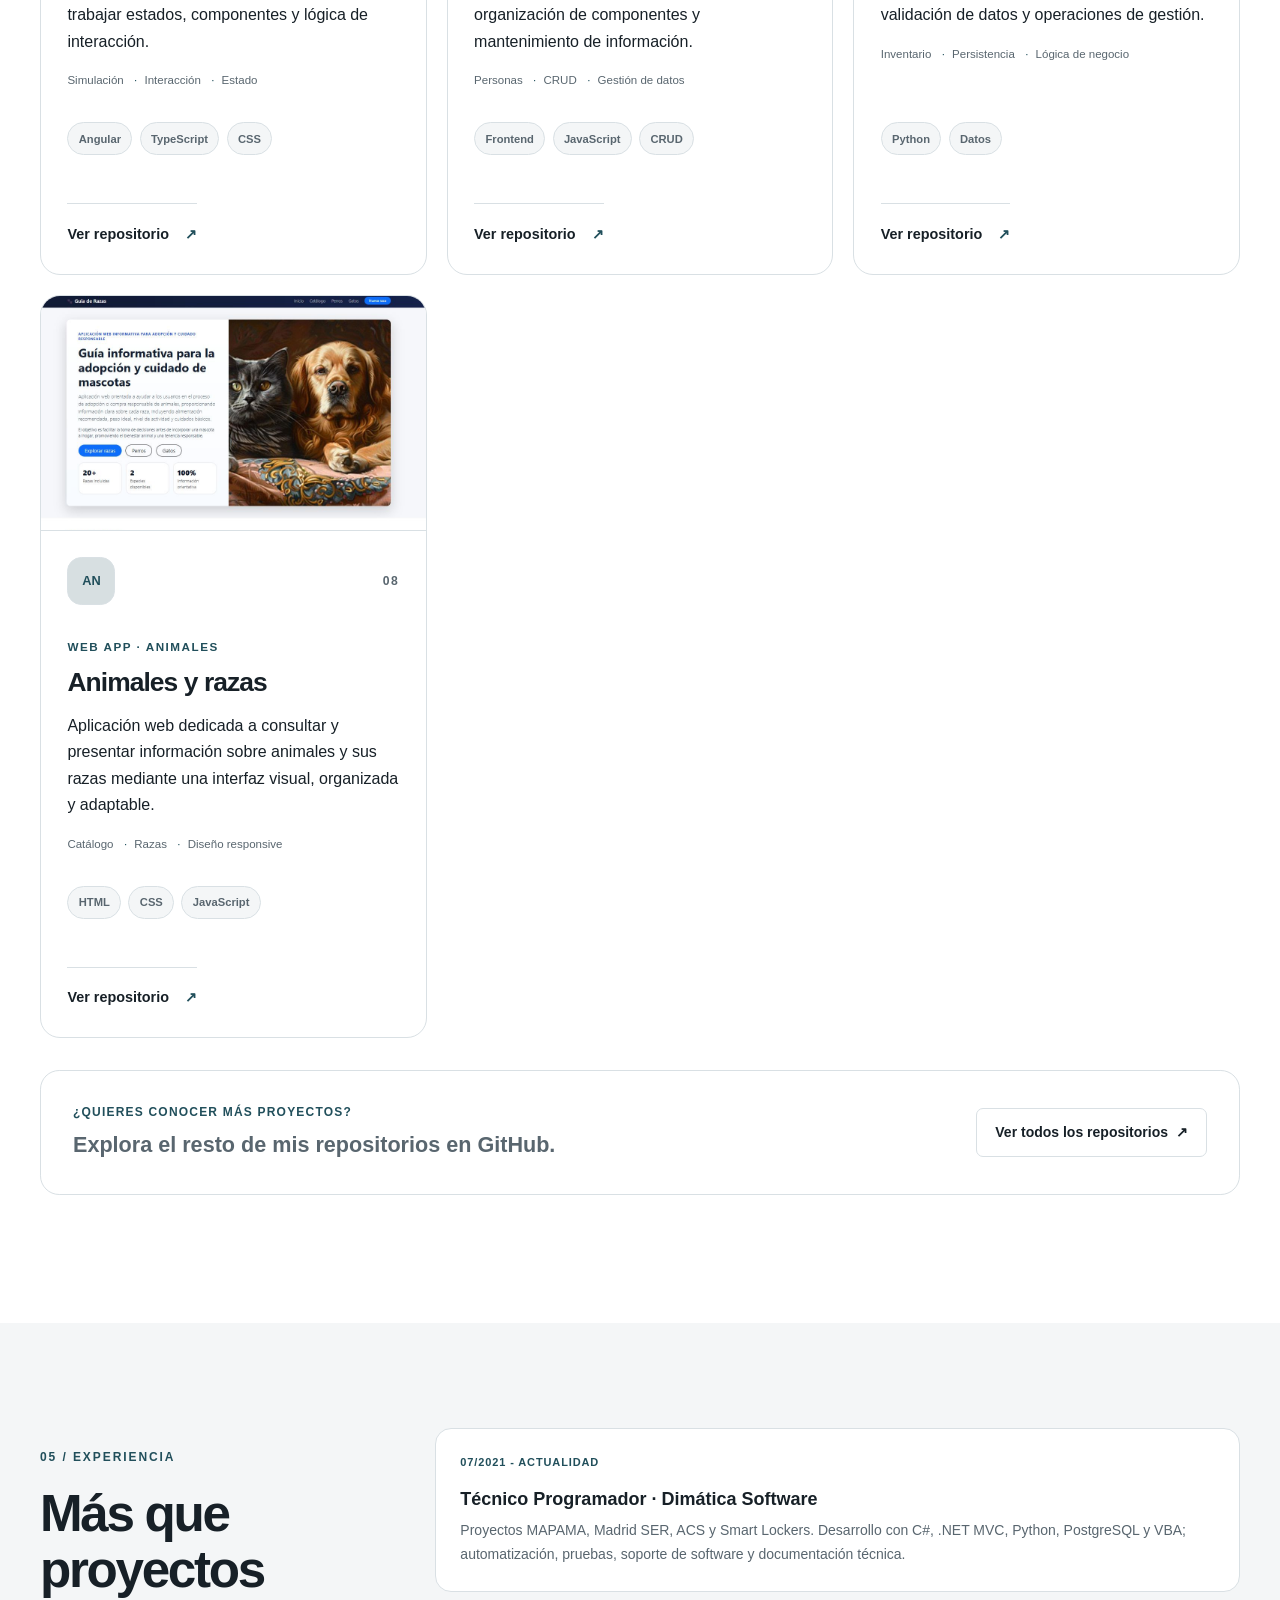
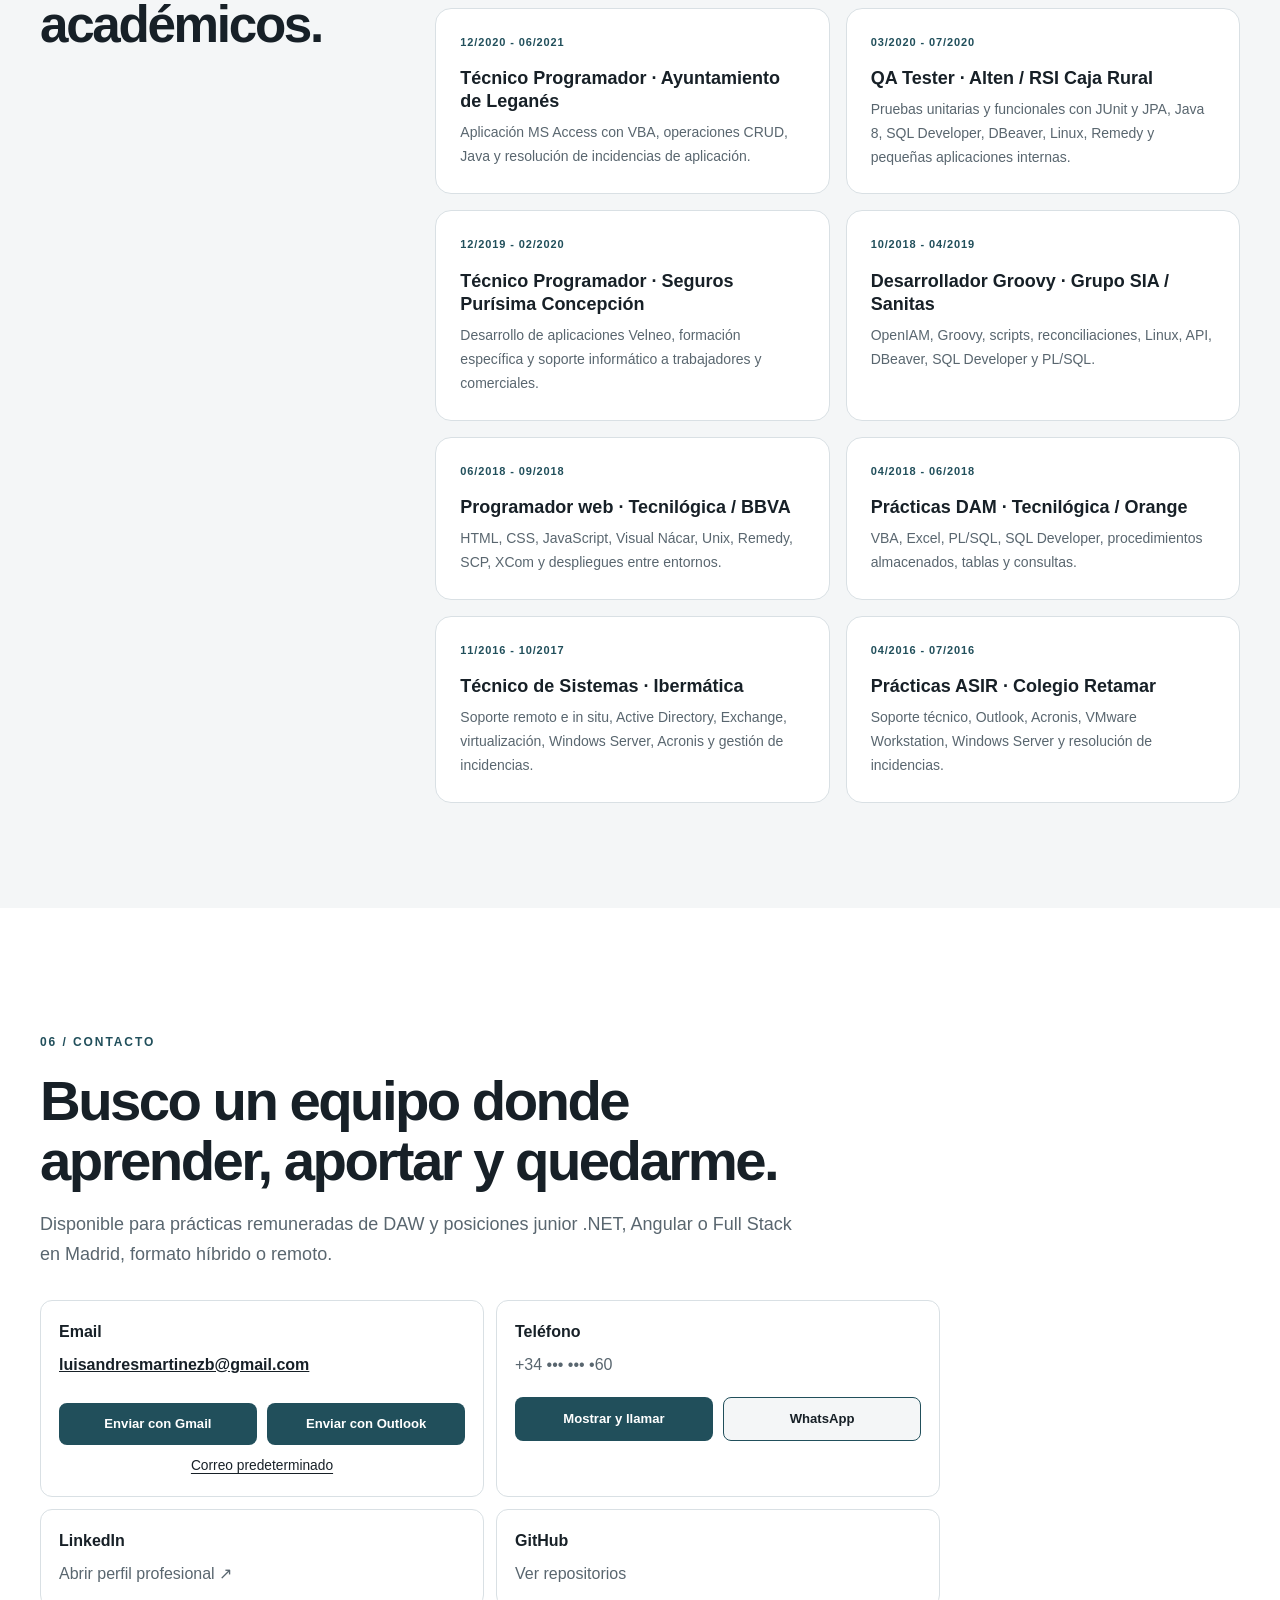
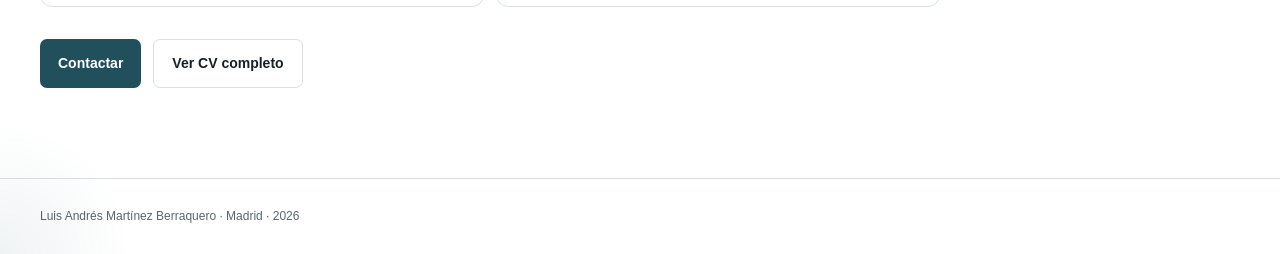
==== commit 81f24b83: "Mejora text file movile" ====
--- a/index.html
+++ b/index.html
@@ -2,7 +2,7 @@
 <html lang="es">
  <head>
   <meta charset="utf-8"/>
-  <meta content="width=device-width,initial-scale=1" name="viewport"/>
+  <meta content="width=device-width, initial-scale=1.0, viewport-fit=cover" name="viewport"/>
     <script id="mobile-device-detector">
    /* Detecta teléfonos reales incluso si el navegador solicita sitio de escritorio. */
    (function () {
@@ -16,7 +16,7 @@
    Luis Andrés Martínez Berraquero | Desarrollo Full Stack, Sistemas e IA
   </title>
   <link href="styles.css?v=20260810-responsive-final-4" rel="stylesheet"/>
-   <link href="mobile.css?v=20260812-mobile-final-v7" rel="stylesheet"/>
+   <link href="mobile.css?v=20260812-android-font-fix-v8" rel="stylesheet"/>
 </head>
  <body>
   <!-- CABECERA Y NAVEGACIÓN PRINCIPAL -->
--- a/mobile.css
+++ b/mobile.css
@@ -500,3 +500,59 @@
   html.phone-device .container { width:calc(100% - 28px) !important; }
   html.phone-device .hero h1 { font-size:clamp(38px,11vw,48px) !important; }
 }
+
+/* =========================================================
+   V8 — ANDROID FONT BOOSTING FIX
+   Chrome/Brave Android can automatically enlarge text when a page is
+   rendered with a desktop-like layout. That browser text autosizing was
+   overriding the visual scale even though the responsive grid was correct.
+   ========================================================= */
+html,
+body {
+  -webkit-text-size-adjust: 100% !important;
+  text-size-adjust: 100% !important;
+}
+
+html.phone-device,
+html.phone-device body,
+html.compact-device,
+html.compact-device body {
+  -webkit-text-size-adjust: 100% !important;
+  text-size-adjust: 100% !important;
+}
+
+/* Fixed mobile typography: do not derive body copy from viewport width. */
+html.phone-device .hero .intro,
+html.compact-device .hero .intro {
+  font-size: 16px !important;
+  line-height: 1.65 !important;
+  letter-spacing: 0 !important;
+}
+html.phone-device .mobile-language-switch a,
+html.compact-device .mobile-language-switch a {
+  font-size: 13px !important;
+  line-height: 1 !important;
+}
+html.phone-device .kicker,
+html.compact-device .kicker {
+  font-size: 11px !important;
+  line-height: 1.4 !important;
+}
+html.phone-device .availability,
+html.compact-device .availability {
+  font-size: 12px !important;
+  line-height: 1.35 !important;
+}
+html.phone-device .section-lead,
+html.compact-device .section-lead,
+html.phone-device .section p,
+html.compact-device .section p {
+  text-size-adjust: 100% !important;
+  -webkit-text-size-adjust: 100% !important;
+}
+
+@media screen and (max-width: 700px) {
+  html, body { -webkit-text-size-adjust:100% !important; text-size-adjust:100% !important; }
+  .intro { font-size:16px !important; line-height:1.65 !important; }
+  .mobile-language-switch a { font-size:13px !important; }
+}
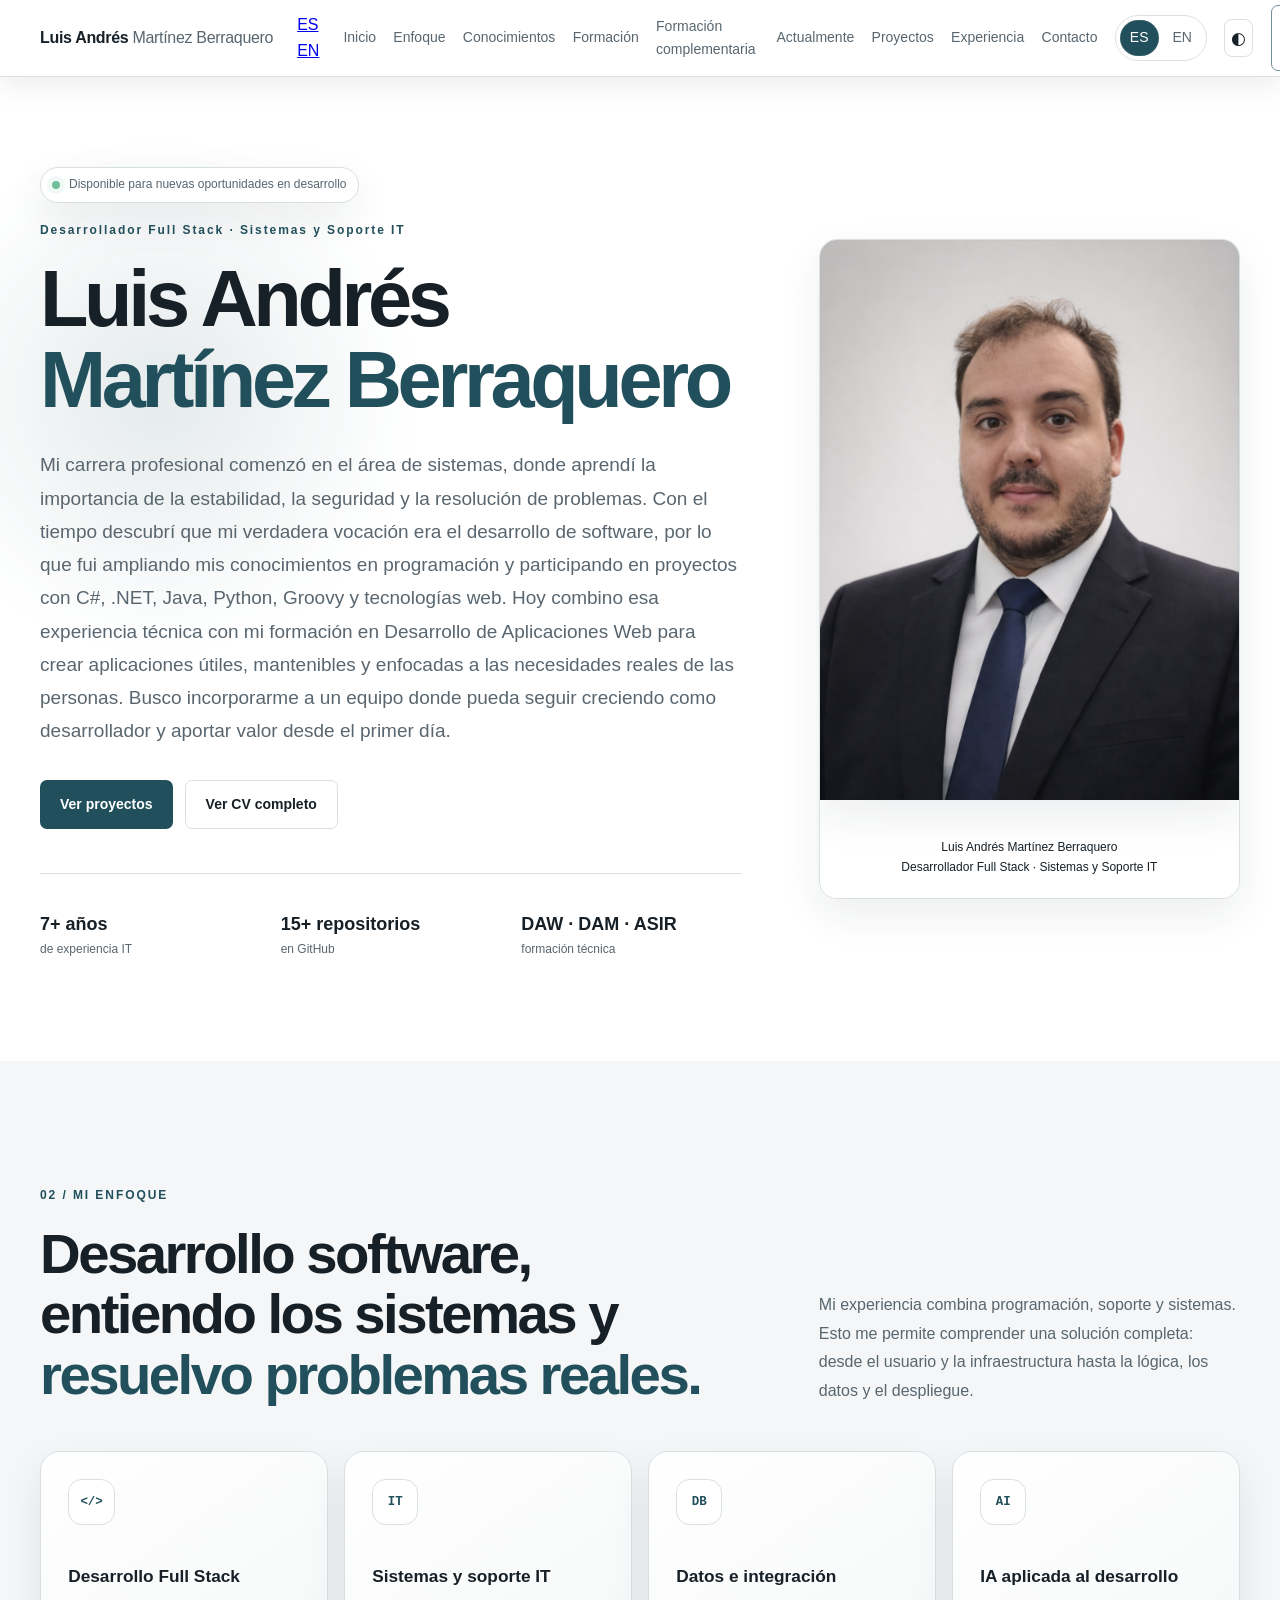
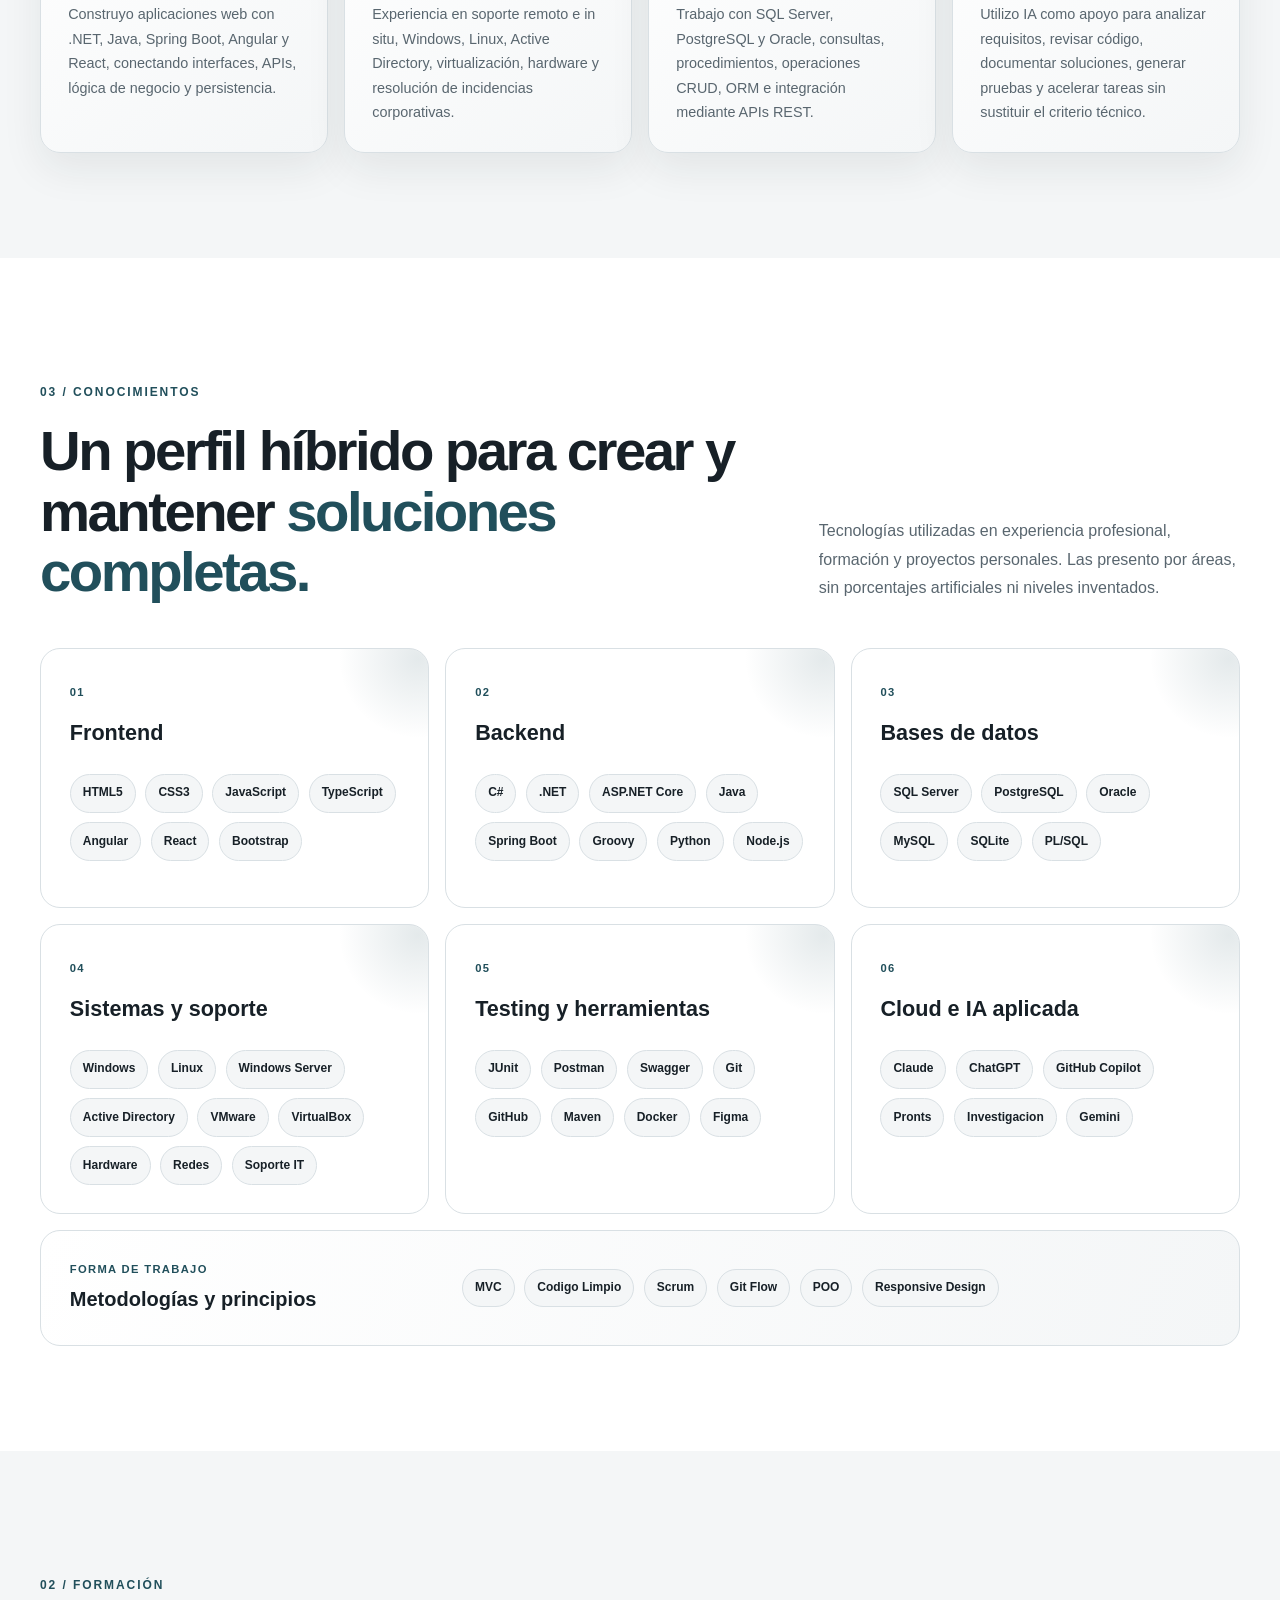
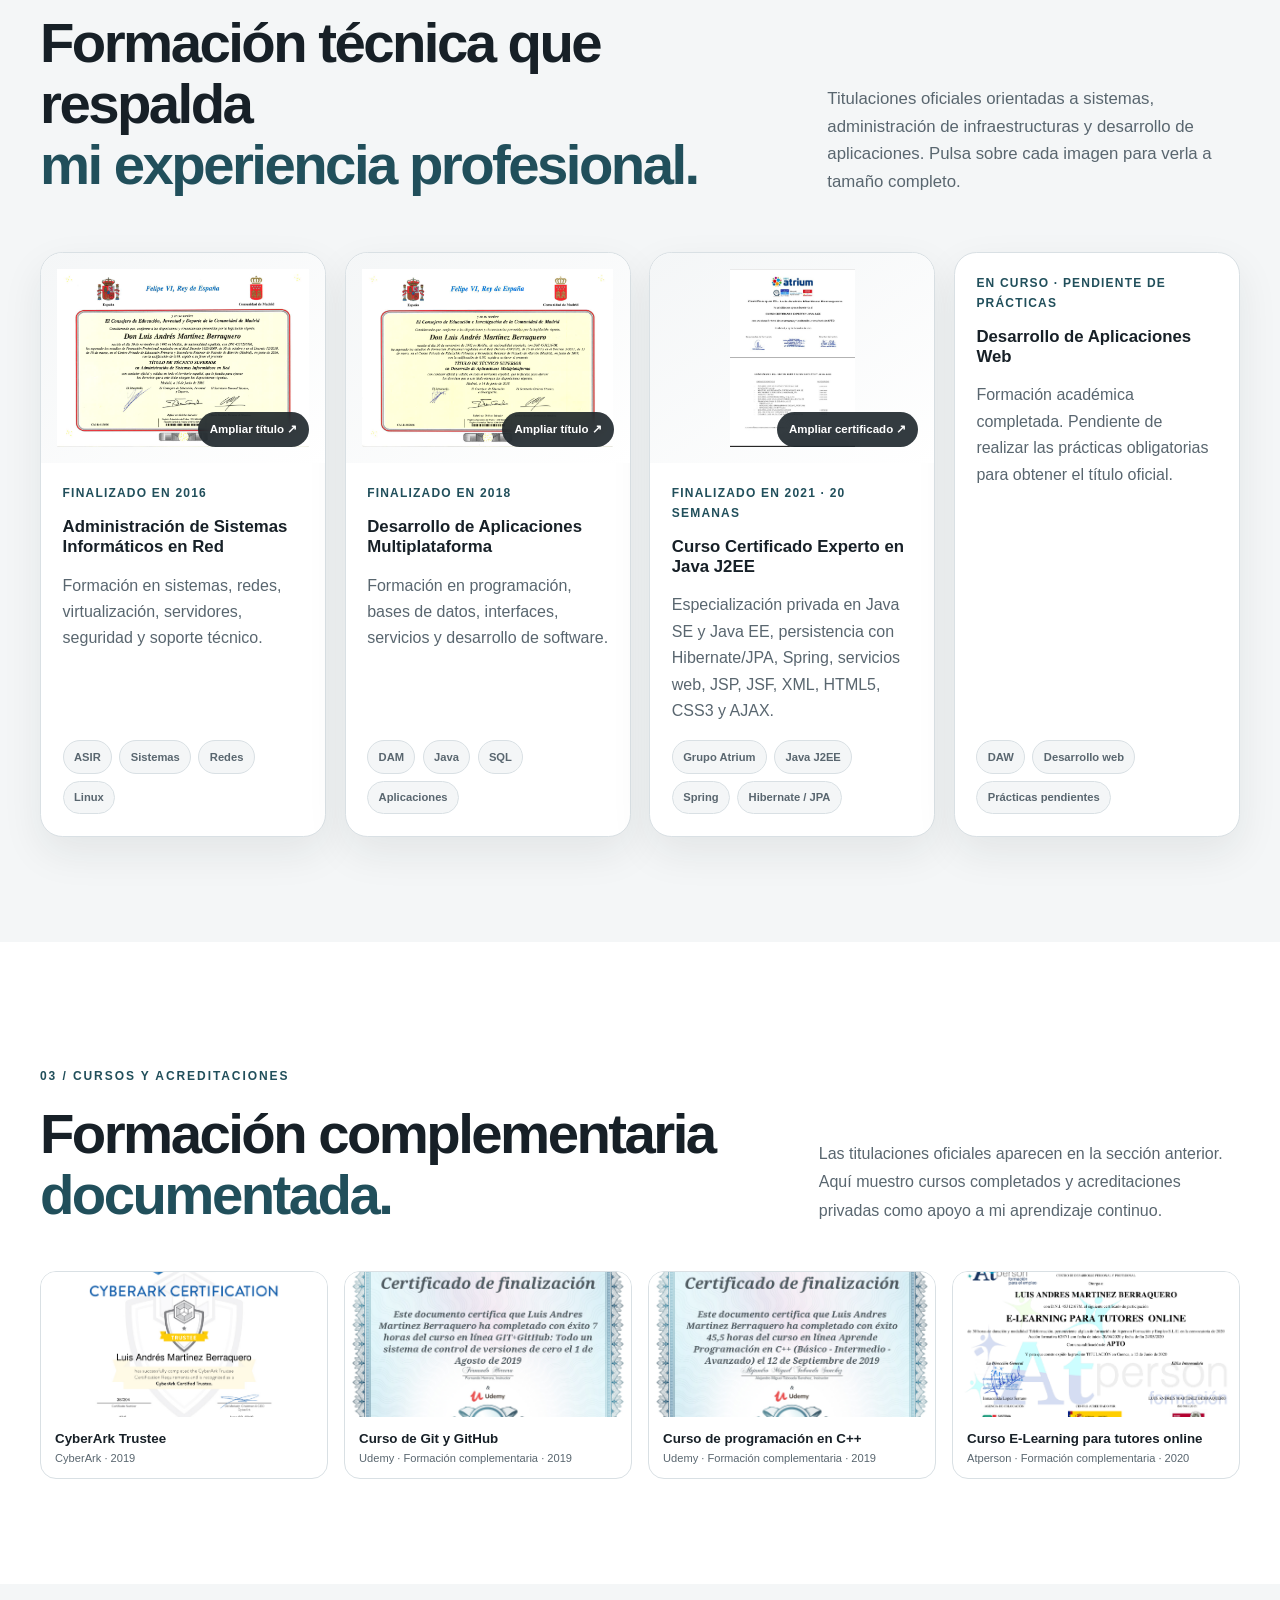
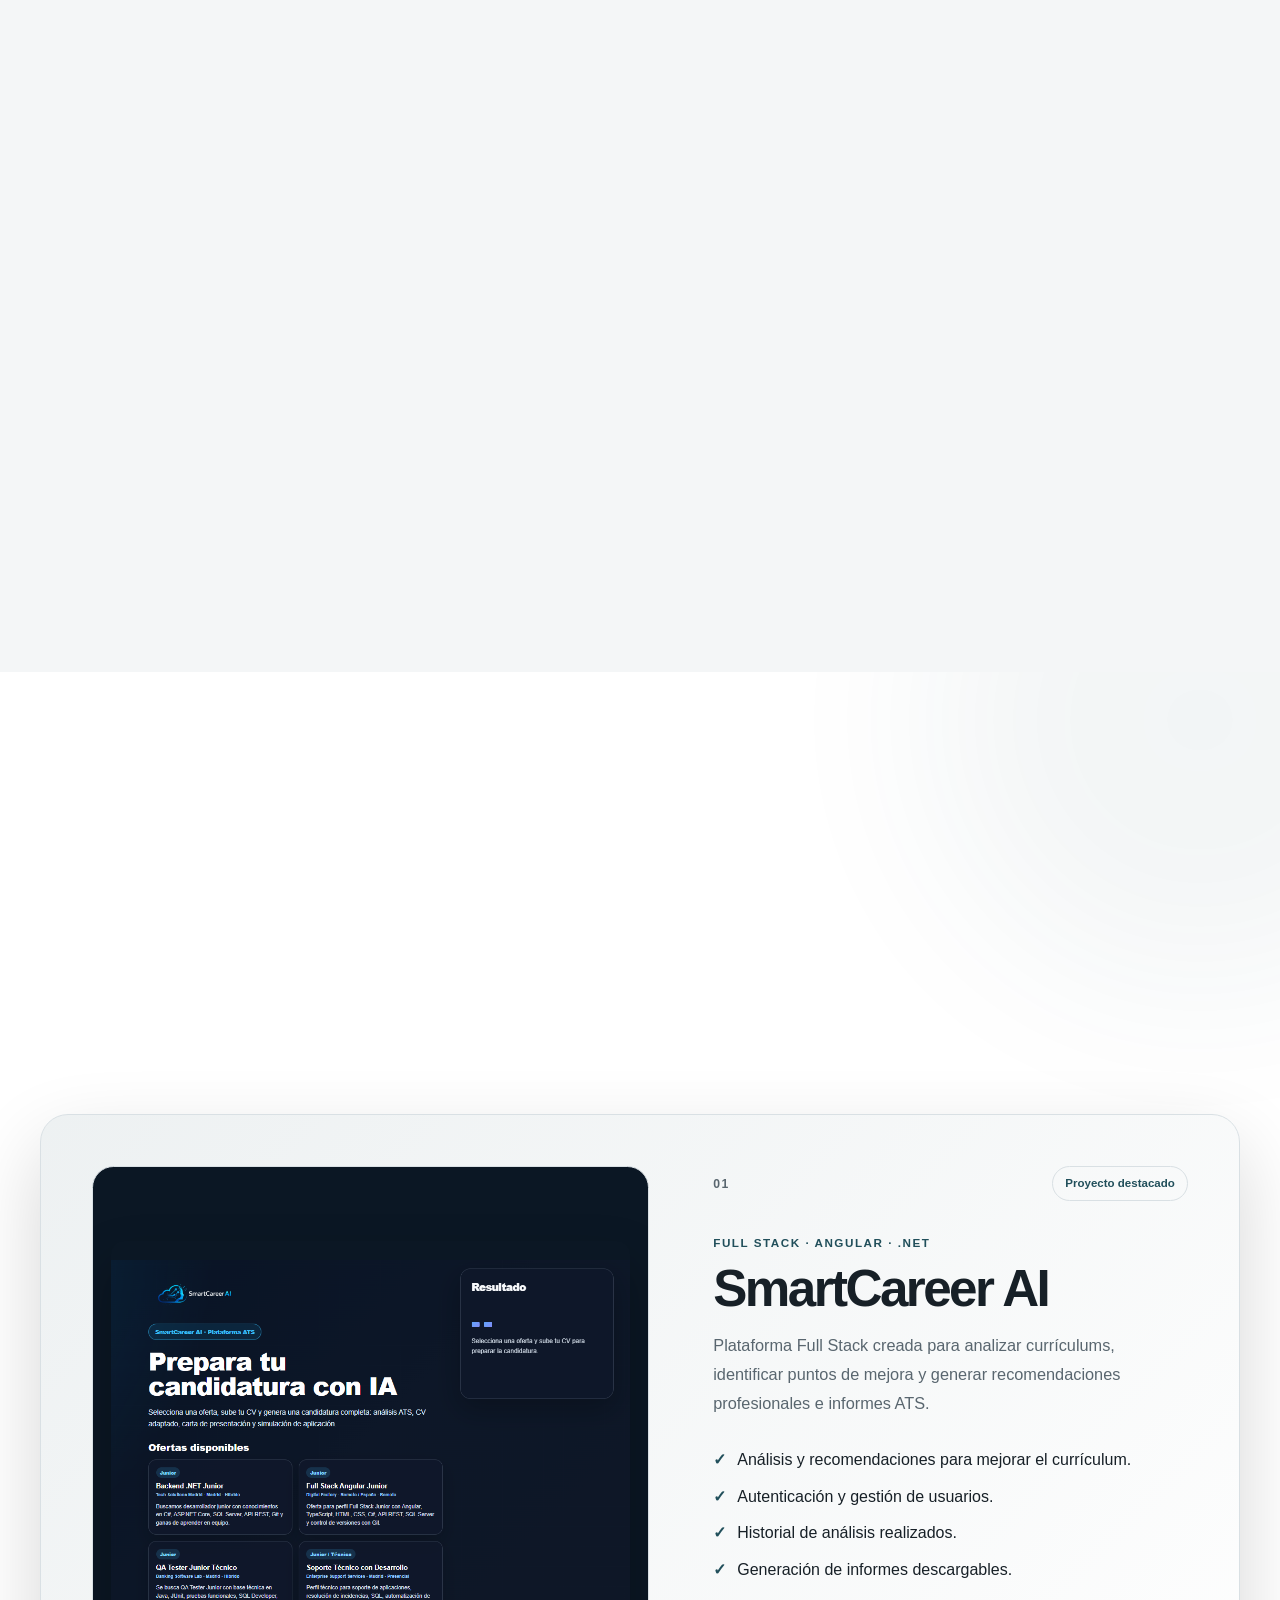
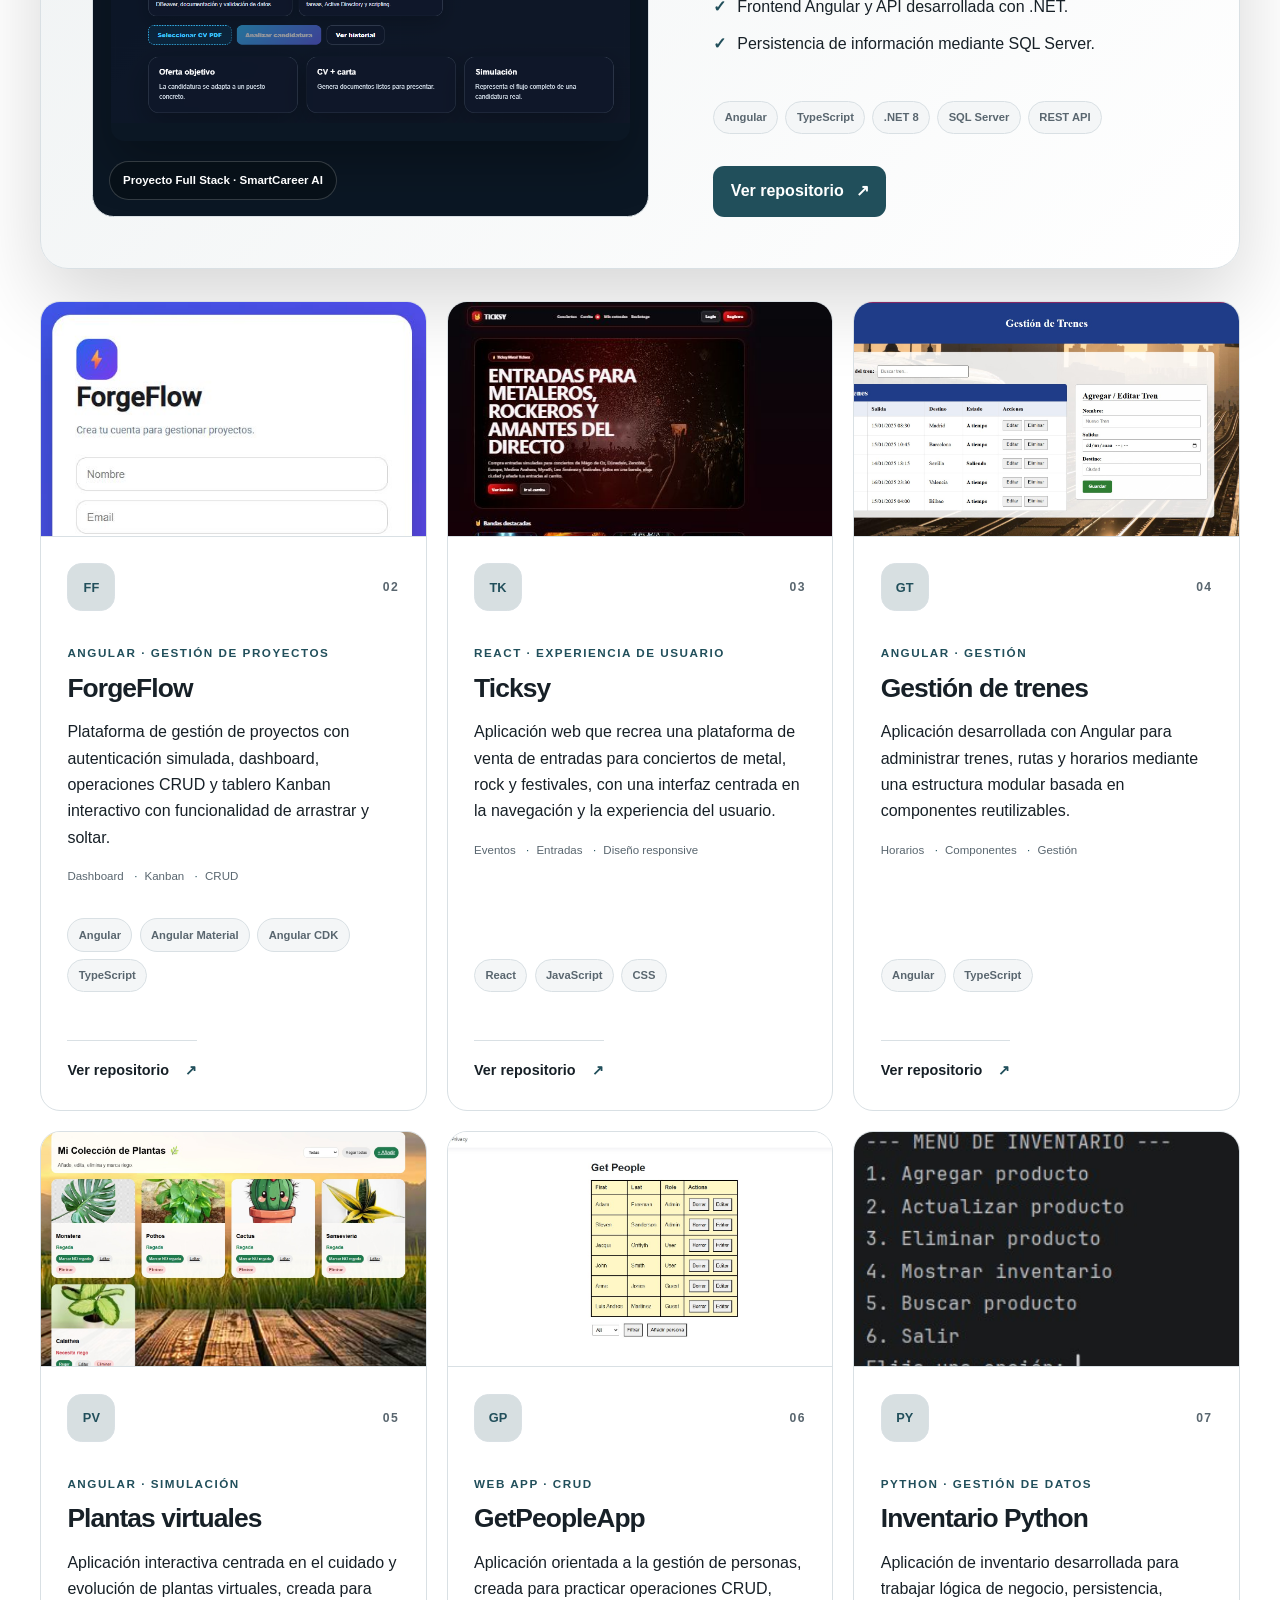
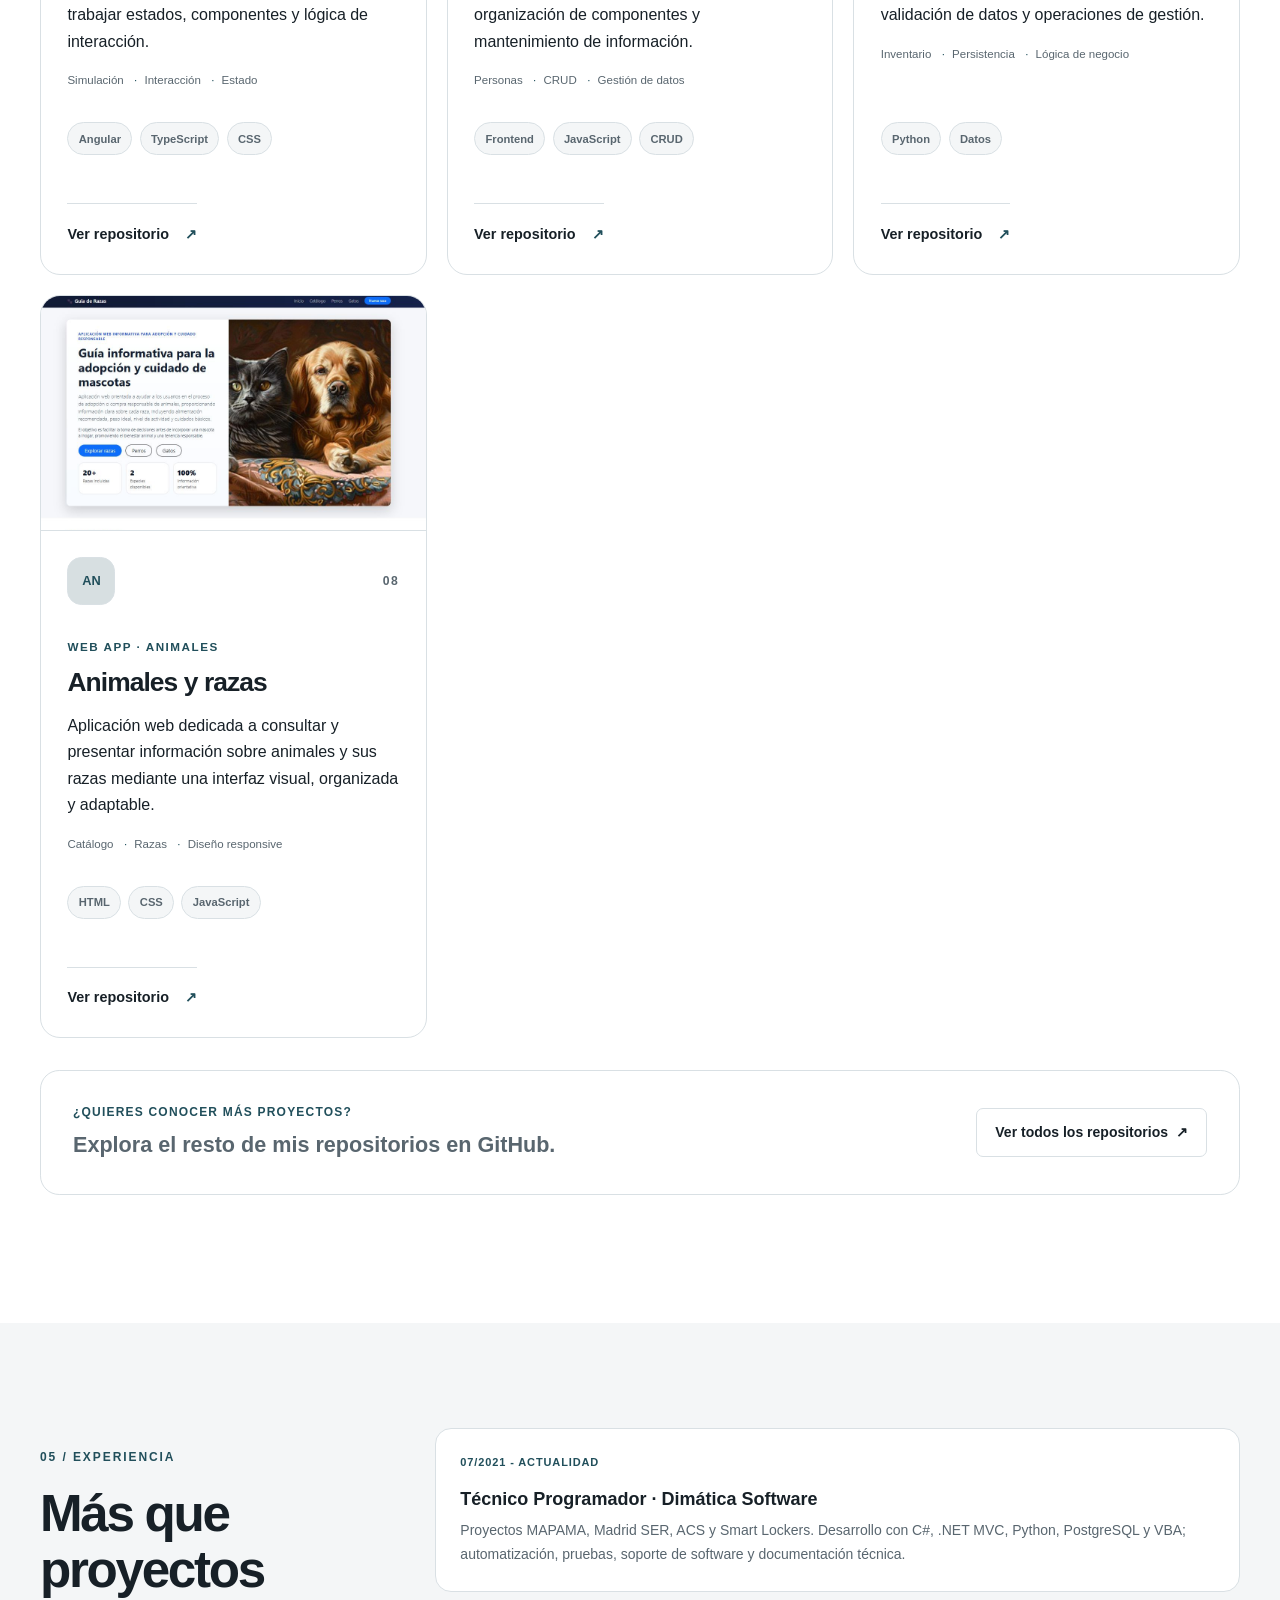
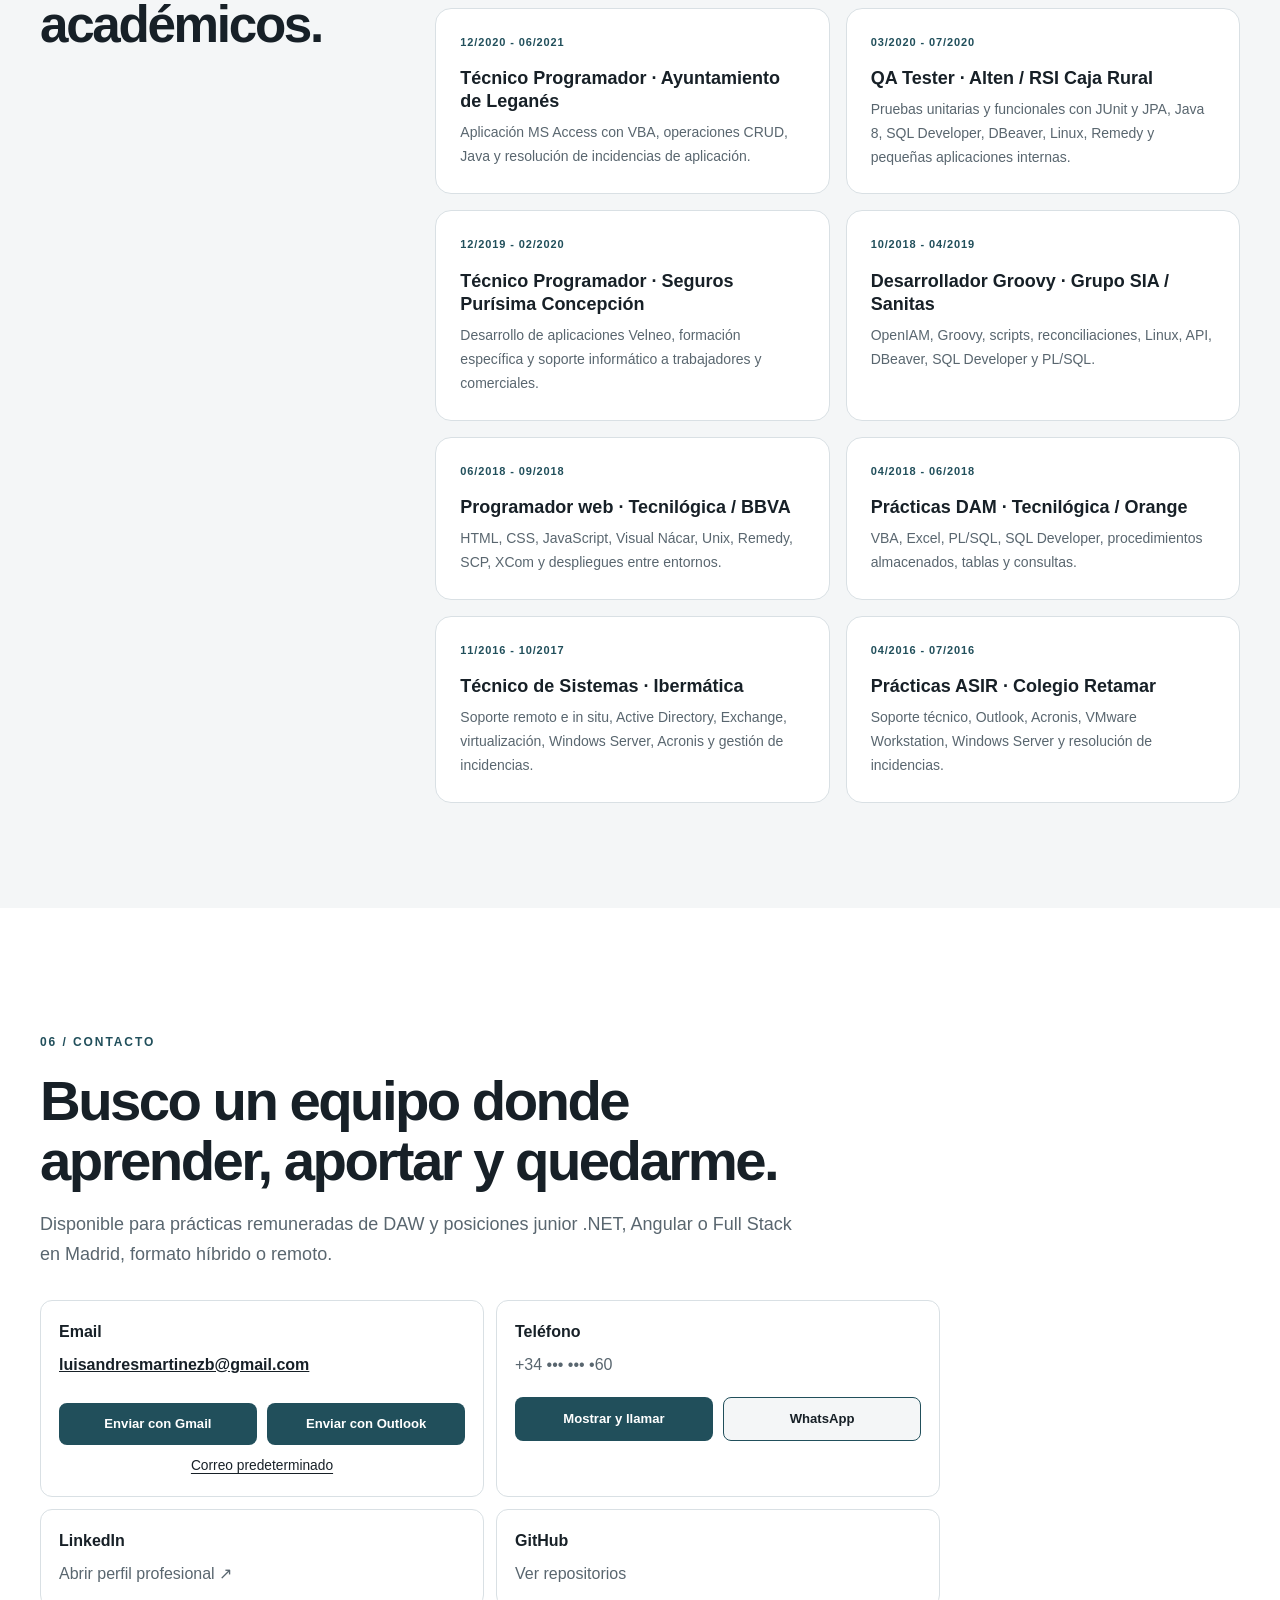
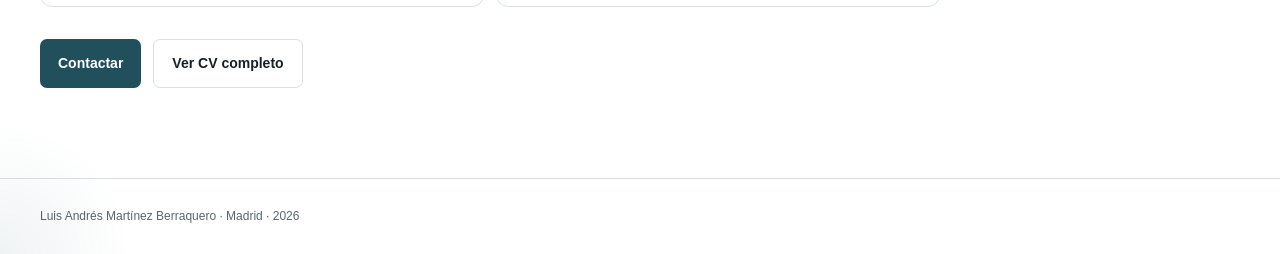
==== commit 1f502f08: "mejora css layout y table" ====
--- a/index.html
+++ b/index.html
@@ -4,19 +4,22 @@
   <meta charset="utf-8"/>
   <meta content="width=device-width, initial-scale=1.0, viewport-fit=cover" name="viewport"/>
     <script id="mobile-device-detector">
-   /* Detecta teléfonos reales incluso si el navegador solicita sitio de escritorio. */
-   (function () {
-     var shortestSide = Math.min(window.screen.width || 9999, window.screen.height || 9999);
-     var isTouchPhone = navigator.maxTouchPoints > 0 && shortestSide <= 600;
-     if (isTouchPhone) document.documentElement.classList.add('mobile-device');
-   })();
-  </script>
+(function () {
+  var sw = Number(window.screen && window.screen.width) || 9999;
+  var sh = Number(window.screen && window.screen.height) || 9999;
+  var shortestSide = Math.min(sw, sh);
+  var touch = (navigator.maxTouchPoints || 0) > 0;
+  if (touch && shortestSide <= 700) {
+    document.documentElement.classList.add('is-phone');
+  }
+})();
+</script>
 <meta content="Portfolio profesional de Luis Andrés Martínez Berraquero, desarrollador Full Stack con experiencia en sistemas, soporte IT, bases de datos e IA aplicada." name="description"/>
   <title>
    Luis Andrés Martínez Berraquero | Desarrollo Full Stack, Sistemas e IA
   </title>
-  <link href="styles.css?v=20260810-responsive-final-4" rel="stylesheet"/>
-   <link href="mobile.css?v=20260812-android-font-fix-v8" rel="stylesheet"/>
+  <link href="styles.css?v=20260812-v9-clean" rel="stylesheet"/>
+   <link href="mobile.css?v=20260812-v9-clean" rel="stylesheet"/>
 </head>
  <body>
   <!-- CABECERA Y NAVEGACIÓN PRINCIPAL -->
--- a/styles.css
+++ b/styles.css
@@ -2333,441 +2333,3 @@
   .education-image img { max-height:190px !important; }
   .education-content { padding:17px !important; }
 }
-
-/* =========================================================
-   MOBILE HARD RESET v3 — 2026-08-10
-   Regla final única para teléfonos reales (Vivo, Xiaomi, etc.).
-   Mantiene escritorio intacto y elimina layouts de dos columnas
-   heredados por reglas responsive anteriores.
-========================================================= */
-@media screen and (max-width: 700px) {
-  html, body {
-    width: 100% !important;
-    max-width: 100% !important;
-    overflow-x: clip !important;
-  }
-
-  body { font-size: 16px !important; }
-
-  .container,
-  .site-header .container {
-    width: calc(100% - 32px) !important;
-    max-width: none !important;
-    margin-left: auto !important;
-    margin-right: auto !important;
-  }
-
-  /* HERO: texto, botones, datos y fotografía en flujo vertical. */
-  .hero {
-    display: flex !important;
-    flex-direction: column !important;
-    grid-template-columns: none !important;
-    align-items: stretch !important;
-    gap: 28px !important;
-    min-height: auto !important;
-    padding-top: 32px !important;
-    padding-bottom: 52px !important;
-  }
-
-  .hero-copy {
-    display: block !important;
-    width: 100% !important;
-    max-width: none !important;
-    min-width: 0 !important;
-    order: 1 !important;
-  }
-
-  .availability {
-    display: inline-flex !important;
-    width: auto !important;
-    max-width: 100% !important;
-    white-space: normal !important;
-    font-size: 12px !important;
-  }
-
-  .hero h1 {
-    width: 100% !important;
-    max-width: none !important;
-    margin: 18px 0 22px !important;
-    font-size: clamp(40px, 12vw, 58px) !important;
-    line-height: 1.02 !important;
-    letter-spacing: -.045em !important;
-    overflow-wrap: normal !important;
-    word-break: normal !important;
-    hyphens: none !important;
-  }
-
-  .hero h1 br { display: none !important; }
-  .hero h1 span {
-    display: block !important;
-    width: 100% !important;
-    overflow-wrap: normal !important;
-    word-break: normal !important;
-    hyphens: none !important;
-  }
-
-  .hero .intro {
-    width: 100% !important;
-    max-width: none !important;
-    font-size: 16px !important;
-    line-height: 1.7 !important;
-  }
-
-  .hero .actions {
-    display: grid !important;
-    grid-template-columns: 1fr !important;
-    width: 100% !important;
-    gap: 10px !important;
-  }
-  .hero .actions .button { width: 100% !important; }
-
-  .facts {
-    display: grid !important;
-    grid-template-columns: 1fr !important;
-    width: 100% !important;
-    margin-top: 26px !important;
-  }
-  .facts > div {
-    width: 100% !important;
-    min-width: 0 !important;
-    padding: 15px 8px !important;
-    border-right: 0 !important;
-    border-bottom: 1px solid var(--line) !important;
-    text-align: center !important;
-  }
-  .facts > div:last-child { border-bottom: 0 !important; }
-  .facts strong { font-size: 17px !important; word-break: normal !important; }
-  .facts span { font-size: 13px !important; word-break: normal !important; }
-
-  .portrait {
-    display: block !important;
-    order: 2 !important;
-    width: min(100%, 340px) !important;
-    max-width: 340px !important;
-    min-width: 0 !important;
-    margin: 0 auto !important;
-  }
-  .portrait img {
-    display: block !important;
-    width: 100% !important;
-    height: auto !important;
-    max-width: 100% !important;
-    aspect-ratio: auto !important;
-    object-fit: contain !important;
-  }
-  .portrait figcaption {
-    width: 100% !important;
-    max-width: 100% !important;
-    white-space: normal !important;
-  }
-
-  /* Secciones y cabeceras: nunca conservar columnas de escritorio. */
-  .compact-header,
-  .education-header,
-  .projects-header,
-  .split,
-  .current-panel,
-  .featured-project,
-  .focus-grid,
-  .skills-grid,
-  .skills-grid-six,
-  .education-grid,
-  .projects-grid,
-  .contact-grid {
-    display: grid !important;
-    grid-template-columns: minmax(0, 1fr) !important;
-    width: 100% !important;
-    max-width: 100% !important;
-  }
-
-  .section h2,
-  .contact h2,
-  .projects-header h2 {
-    max-width: 100% !important;
-    font-size: clamp(32px, 9vw, 46px) !important;
-    line-height: 1.08 !important;
-    overflow-wrap: normal !important;
-    word-break: normal !important;
-  }
-
-  /* FORMACIÓN: certificado arriba; información debajo. */
-  .education-card,
-  .education-card.daw-card {
-    display: flex !important;
-    flex-direction: column !important;
-    grid-template-columns: none !important;
-    width: 100% !important;
-    max-width: 100% !important;
-    min-width: 0 !important;
-    height: auto !important;
-    min-height: 0 !important;
-    padding: 0 !important;
-    overflow: hidden !important;
-  }
-
-  .education-image {
-    position: relative !important;
-    display: flex !important;
-    align-items: center !important;
-    justify-content: center !important;
-    width: 100% !important;
-    max-width: 100% !important;
-    min-width: 0 !important;
-    height: auto !important;
-    min-height: 210px !important;
-    max-height: none !important;
-    padding: 18px !important;
-  }
-
-  .education-image img {
-    display: block !important;
-    width: 100% !important;
-    max-width: 360px !important;
-    height: auto !important;
-    max-height: 230px !important;
-    object-fit: contain !important;
-  }
-
-  .education-image > span {
-    right: 12px !important;
-    bottom: 12px !important;
-    max-width: calc(100% - 24px) !important;
-    font-size: 11px !important;
-  }
-
-  .education-content,
-  .daw-card .education-content {
-    display: flex !important;
-    flex-direction: column !important;
-    width: 100% !important;
-    max-width: 100% !important;
-    min-width: 0 !important;
-    padding: 20px !important;
-  }
-
-  .education-content h3 {
-    width: 100% !important;
-    max-width: 100% !important;
-    margin: 0 0 10px !important;
-    font-size: 22px !important;
-    line-height: 1.25 !important;
-    overflow-wrap: normal !important;
-    word-break: normal !important;
-    hyphens: none !important;
-  }
-
-  .education-content > p:not(.education-year) {
-    font-size: 15px !important;
-    line-height: 1.55 !important;
-    overflow-wrap: normal !important;
-    word-break: normal !important;
-  }
-
-  .education-content .tags {
-    display: flex !important;
-    flex-wrap: wrap !important;
-    gap: 8px !important;
-  }
-
-  .focus-card,
-  .skill-card,
-  .project-card,
-  .contact-card,
-  .cert-card,
-  .current-panel,
-  .timeline article {
-    width: 100% !important;
-    max-width: 100% !important;
-    min-width: 0 !important;
-  }
-
-  img, video, iframe, canvas, svg { max-width: 100% !important; }
-  .project-image img { width: 100% !important; height: auto !important; }
-  .email-provider-actions,
-  .contact-actions-inline { grid-template-columns: 1fr !important; }
-}
-
-@media screen and (max-width: 380px) {
-  .container,
-  .site-header .container { width: calc(100% - 24px) !important; }
-  .hero h1 { font-size: 38px !important; }
-  .education-content { padding: 17px !important; }
-  .education-content h3 { font-size: 20px !important; }
-}
-
-/* =========================================================
-   FINAL MOBILE SAFETY NET — 2026-08-10
-   Also applies on a physical phone when Chrome/Brave requests
-   "Desktop site" and reports a desktop-sized layout viewport.
-   ========================================================= */
-html.compact-device,
-html.compact-device body {
-  width: 100% !important;
-  max-width: 100% !important;
-  overflow-x: hidden !important;
-}
-html.compact-device .container,
-html.compact-device .site-header .container {
-  width: calc(100% - 32px) !important;
-  max-width: 680px !important;
-  margin-inline: auto !important;
-}
-html.compact-device .nav { min-width: 0 !important; }
-html.compact-device .brand span { display: none !important; }
-html.compact-device .menu-toggle { display: inline-flex !important; }
-html.compact-device .nav-links {
-  position: absolute !important;
-  top: calc(100% + 1px) !important;
-  left: 16px !important;
-  right: 16px !important;
-  width: auto !important;
-  max-height: calc(100dvh - 90px) !important;
-  overflow-y: auto !important;
-  display: none !important;
-  grid-template-columns: 1fr !important;
-  padding: 16px !important;
-  background: var(--paper) !important;
-  border: 1px solid var(--line) !important;
-  border-radius: 16px !important;
-  z-index: 9999 !important;
-}
-html.compact-device .nav-links.open { display: grid !important; }
-html.compact-device .nav-links > a { width: 100% !important; }
-html.compact-device .language-switch {
-  display: flex !important;
-  width: 100% !important;
-  justify-content: center !important;
-}
-html.compact-device .theme-toggle,
-html.compact-device .cv-link { display: flex !important; width: 100% !important; justify-content: center !important; }
-
-html.compact-device .hero {
-  display: flex !important;
-  flex-direction: column !important;
-  grid-template-columns: 1fr !important;
-  align-items: stretch !important;
-  min-height: 0 !important;
-  gap: 28px !important;
-  padding-block: 30px 50px !important;
-}
-html.compact-device .hero-copy,
-html.compact-device .portrait { min-width: 0 !important; max-width: 100% !important; }
-html.compact-device .hero-copy { order: 1 !important; width: 100% !important; }
-html.compact-device .portrait { order: 2 !important; width: min(100%, 340px) !important; margin: 0 auto !important; }
-html.compact-device .portrait img { width: 100% !important; height: auto !important; object-fit: contain !important; }
-html.compact-device .hero h1 {
-  width: 100% !important;
-  max-width: 100% !important;
-  font-size: clamp(38px, 11vw, 56px) !important;
-  line-height: 1.02 !important;
-  overflow-wrap: normal !important;
-  word-break: normal !important;
-  hyphens: none !important;
-}
-html.compact-device .hero h1 br { display: none !important; }
-html.compact-device .hero h1 span { display: block !important; }
-html.compact-device .hero .intro { width: 100% !important; max-width: 100% !important; font-size: 16px !important; line-height: 1.65 !important; }
-html.compact-device .hero .actions { display: grid !important; grid-template-columns: 1fr !important; gap: 10px !important; }
-html.compact-device .hero .actions .button { width: 100% !important; }
-html.compact-device .facts { display: grid !important; grid-template-columns: 1fr !important; }
-html.compact-device .facts > div { border-right: 0 !important; border-bottom: 1px solid var(--line) !important; }
-html.compact-device .facts > div:last-child { border-bottom: 0 !important; }
-
-html.compact-device .compact-header,
-html.compact-device .education-header,
-html.compact-device .projects-header,
-html.compact-device .split,
-html.compact-device .current-panel,
-html.compact-device .featured-project,
-html.compact-device .focus-grid,
-html.compact-device .skills-grid,
-html.compact-device .skills-grid-six,
-html.compact-device .education-grid,
-html.compact-device .projects-grid,
-html.compact-device .contact-grid {
-  display: grid !important;
-  grid-template-columns: minmax(0, 1fr) !important;
-  width: 100% !important;
-  max-width: 100% !important;
-}
-html.compact-device .section h2,
-html.compact-device .contact h2,
-html.compact-device .projects-header h2 {
-  max-width: 100% !important;
-  font-size: clamp(30px, 9vw, 44px) !important;
-  line-height: 1.08 !important;
-  overflow-wrap: break-word !important;
-}
-html.compact-device .education-card,
-html.compact-device .education-card.daw-card {
-  display: flex !important;
-  flex-direction: column !important;
-  grid-template-columns: 1fr !important;
-  width: 100% !important;
-  max-width: 100% !important;
-  height: auto !important;
-  min-height: 0 !important;
-  padding: 0 !important;
-  overflow: hidden !important;
-}
-html.compact-device .education-image {
-  position: relative !important;
-  display: flex !important;
-  flex: none !important;
-  align-items: center !important;
-  justify-content: center !important;
-  width: 100% !important;
-  height: auto !important;
-  min-height: 210px !important;
-  padding: 18px !important;
-}
-html.compact-device .education-image img {
-  display: block !important;
-  width: auto !important;
-  max-width: 100% !important;
-  height: auto !important;
-  max-height: 220px !important;
-  object-fit: contain !important;
-}
-html.compact-device .education-image > span {
-  position: absolute !important;
-  right: 12px !important;
-  bottom: 12px !important;
-  max-width: calc(100% - 24px) !important;
-  font-size: 11px !important;
-}
-html.compact-device .education-content,
-html.compact-device .daw-card .education-content {
-  width: 100% !important;
-  min-width: 0 !important;
-  padding: 20px !important;
-}
-html.compact-device .education-content h3 {
-  width: 100% !important;
-  font-size: 22px !important;
-  line-height: 1.25 !important;
-  overflow-wrap: break-word !important;
-  word-break: normal !important;
-  hyphens: auto !important;
-}
-html.compact-device .education-content > p:not(.education-year) { font-size: 15px !important; line-height: 1.55 !important; }
-html.compact-device .education-content .tags { display: flex !important; flex-wrap: wrap !important; gap: 8px !important; }
-html.compact-device .focus-card,
-html.compact-device .skill-card,
-html.compact-device .project-card,
-html.compact-device .contact-card,
-html.compact-device .cert-card,
-html.compact-device .current-panel,
-html.compact-device .timeline article { width: 100% !important; max-width: 100% !important; min-width: 0 !important; }
-html.compact-device img,
-html.compact-device video,
-html.compact-device iframe,
-html.compact-device canvas,
-html.compact-device svg { max-width: 100% !important; }
-
-@media screen and (max-width: 430px) {
-  .container, .site-header .container { width: calc(100% - 24px) !important; }
-  .hero h1 { font-size: clamp(36px, 11vw, 46px) !important; }
-  .education-content { padding: 17px !important; }
-  .education-content h3 { font-size: 20px !important; }
-}
--- a/mobile.css
+++ b/mobile.css
@@ -1,558 +1,622 @@
-
 /*
- * RESPONSIVE MÓVIL V5
- * Mantiene la composición visual de escritorio:
- * texto a la izquierda + retrato a la derecha.
- * ES y EN comparten esta hoja.
- */
-@media screen and (max-width: 600px) {
-  html, body {
-    width: 100% !important;
-    max-width: 100% !important;
-    min-width: 0 !important;
-    overflow-x: hidden !important;
+==============================================================================
+RESPONSIVE MÓVIL V9 — CAPA ÚNICA
+------------------------------------------------------------------------------
+Esta hoja NO intenta competir con varias versiones anteriores.
+Se aplica únicamente cuando JavaScript detecta un teléfono real y añade
+la clase "is-phone" al elemento <html>.
+
+Objetivos:
+- tipografías proporcionadas;
+- ninguna palabra partida por falta de ancho;
+- navegación ES/EN visible;
+- hero compacto;
+- tarjetas y formación a una columna;
+- mismo comportamiento en español e inglés;
+- conservar intacto el diseño de tablet y escritorio.
+==============================================================================
+*/
+
+html.is-phone,
+html.is-phone body {
+  width: 100% !important;
+  max-width: 100% !important;
+  min-width: 0 !important;
+  overflow-x: hidden !important;
+  -webkit-text-size-adjust: 100% !important;
+  text-size-adjust: 100% !important;
+}
+
+html.is-phone *,
+html.is-phone *::before,
+html.is-phone *::after {
+  box-sizing: border-box !important;
+}
+
+html.is-phone body {
+  font-size: 15px !important;
+}
+
+html.is-phone .container,
+html.is-phone .site-header .container {
+  width: calc(100% - 28px) !important;
+  max-width: 680px !important;
+  min-width: 0 !important;
+  margin-inline: auto !important;
+}
+
+/* =========================
+   CABECERA / NAVEGACIÓN
+========================= */
+
+html.is-phone .site-header {
+  position: sticky !important;
+  top: 0 !important;
+  z-index: 10000 !important;
+}
+
+html.is-phone .nav {
+  position: relative !important;
+  display: grid !important;
+  grid-template-columns: minmax(0, 1fr) auto 44px !important;
+  align-items: center !important;
+  gap: 8px !important;
+  min-height: 64px !important;
+}
+
+html.is-phone .brand {
+  min-width: 0 !important;
+  font-size: 14px !important;
+  line-height: 1.15 !important;
+  white-space: nowrap !important;
+  overflow: hidden !important;
+  text-overflow: ellipsis !important;
+}
+
+html.is-phone .brand span {
+  display: none !important;
+}
+
+html.is-phone .mobile-language-switch {
+  display: flex !important;
+  align-items: center !important;
+  gap: 2px !important;
+  padding: 3px !important;
+  border: 1px solid var(--line) !important;
+  border-radius: 999px !important;
+}
+
+html.is-phone .mobile-language-switch a {
+  display: grid !important;
+  place-items: center !important;
+  min-width: 36px !important;
+  min-height: 36px !important;
+  padding: 0 8px !important;
+  border-radius: 999px !important;
+  font-size: 12px !important;
+  line-height: 1 !important;
+}
+
+html.is-phone .menu-toggle {
+  display: grid !important;
+  place-items: center !important;
+  width: 44px !important;
+  height: 44px !important;
+  min-width: 44px !important;
+  padding: 0 !important;
+  justify-self: end !important;
+}
+
+html.is-phone .nav-links {
+  position: absolute !important;
+  top: calc(100% + 1px) !important;
+  left: 0 !important;
+  right: 0 !important;
+  display: none !important;
+  grid-template-columns: 1fr !important;
+  gap: 4px !important;
+  width: 100% !important;
+  max-height: calc(100dvh - 72px) !important;
+  overflow-y: auto !important;
+  padding: 12px !important;
+  background: var(--paper) !important;
+  border: 1px solid var(--line) !important;
+  border-radius: 0 0 16px 16px !important;
+  box-shadow: var(--shadow) !important;
+}
+
+html.is-phone .nav-links.open {
+  display: grid !important;
+}
+
+html.is-phone .nav-links > a,
+html.is-phone .nav-links .cv-link,
+html.is-phone .theme-toggle {
+  width: 100% !important;
+  min-height: 40px !important;
+}
+
+html.is-phone .nav-links .language-switch {
+  display: none !important;
+}
+
+/* =========================
+   HERO
+========================= */
+
+html.is-phone .hero {
+  display: flex !important;
+  flex-direction: column !important;
+  align-items: stretch !important;
+  width: calc(100% - 28px) !important;
+  max-width: 680px !important;
+  min-width: 0 !important;
+  min-height: 0 !important;
+  gap: 22px !important;
+  padding: 28px 0 42px !important;
+}
+
+html.is-phone .hero-glow {
+  display: none !important;
+}
+
+html.is-phone .hero-copy {
+  display: block !important;
+  order: 1 !important;
+  width: 100% !important;
+  max-width: none !important;
+  min-width: 0 !important;
+}
+
+html.is-phone .availability {
+  display: inline-flex !important;
+  width: auto !important;
+  max-width: 100% !important;
+  margin: 0 0 12px !important;
+  padding: 6px 9px !important;
+  white-space: normal !important;
+  font-size: 10.5px !important;
+  line-height: 1.25 !important;
+}
+
+html.is-phone .kicker {
+  margin: 0 0 8px !important;
+  font-size: 10px !important;
+  line-height: 1.35 !important;
+  letter-spacing: .08em !important;
+}
+
+html.is-phone .hero h1 {
+  width: 100% !important;
+  max-width: 100% !important;
+  margin: 0 0 16px !important;
+  font-size: clamp(34px, 9.5vw, 42px) !important;
+  line-height: 1.01 !important;
+  letter-spacing: -.04em !important;
+  white-space: normal !important;
+  word-break: normal !important;
+  overflow-wrap: normal !important;
+  hyphens: none !important;
+}
+
+html.is-phone .hero h1 br {
+  display: none !important;
+}
+
+html.is-phone .hero h1 span {
+  display: inline !important;
+}
+
+html.is-phone .hero .intro {
+  width: 100% !important;
+  max-width: 100% !important;
+  margin: 0 !important;
+  font-size: 15px !important;
+  line-height: 1.58 !important;
+  letter-spacing: 0 !important;
+  word-break: normal !important;
+  overflow-wrap: normal !important;
+  hyphens: none !important;
+  -webkit-text-size-adjust: 100% !important;
+  text-size-adjust: 100% !important;
+}
+
+html.is-phone .hero .actions {
+  display: grid !important;
+  grid-template-columns: 1fr 1fr !important;
+  gap: 8px !important;
+  width: 100% !important;
+  margin-top: 18px !important;
+}
+
+html.is-phone .hero .actions .button {
+  width: 100% !important;
+  min-width: 0 !important;
+  min-height: 42px !important;
+  padding: 9px 7px !important;
+  font-size: 11px !important;
+  line-height: 1.2 !important;
+  text-align: center !important;
+}
+
+/* Datos rápidos: compactos y legibles */
+html.is-phone .facts {
+  display: grid !important;
+  grid-template-columns: repeat(3, minmax(0, 1fr)) !important;
+  width: 100% !important;
+  margin: 20px 0 0 !important;
+  border-top: 1px solid var(--line) !important;
+  border-bottom: 1px solid var(--line) !important;
+}
+
+html.is-phone .facts > div {
+  min-width: 0 !important;
+  min-height: 58px !important;
+  padding: 10px 5px !important;
+  border: 0 !important;
+  border-right: 1px solid var(--line) !important;
+  text-align: center !important;
+}
+
+html.is-phone .facts > div:last-child {
+  border-right: 0 !important;
+}
+
+html.is-phone .facts strong,
+html.is-phone .facts span {
+  display: block !important;
+  width: 100% !important;
+  margin: 0 !important;
+  word-break: normal !important;
+  overflow-wrap: normal !important;
+  hyphens: none !important;
+}
+
+html.is-phone .facts strong {
+  font-size: 11.5px !important;
+  line-height: 1.2 !important;
+}
+
+html.is-phone .facts span {
+  margin-top: 3px !important;
+  font-size: 9px !important;
+  line-height: 1.25 !important;
+}
+
+html.is-phone .portrait {
+  display: block !important;
+  order: 2 !important;
+  width: min(100%, 300px) !important;
+  max-width: 300px !important;
+  min-width: 0 !important;
+  margin: 0 auto !important;
+}
+
+html.is-phone .portrait::before {
+  display: none !important;
+}
+
+html.is-phone .portrait img {
+  display: block !important;
+  width: 100% !important;
+  max-width: 100% !important;
+  height: auto !important;
+  aspect-ratio: 4 / 5 !important;
+  object-fit: cover !important;
+}
+
+html.is-phone .portrait figcaption {
+  width: 100% !important;
+  max-width: 100% !important;
+  padding: 9px 7px !important;
+  font-size: 9.5px !important;
+  line-height: 1.35 !important;
+}
+
+/* =========================
+   SECCIONES GENERALES
+========================= */
+
+html.is-phone .section,
+html.is-phone .projects-section,
+html.is-phone .contact {
+  padding-block: 38px !important;
+}
+
+html.is-phone .compact-header,
+html.is-phone .education-header,
+html.is-phone .projects-header {
+  display: block !important;
+  width: 100% !important;
+  margin-bottom: 18px !important;
+}
+
+html.is-phone .section h2,
+html.is-phone .contact h2,
+html.is-phone .projects-header h2,
+html.is-phone .education-header h2,
+html.is-phone .compact-header h2 {
+  width: 100% !important;
+  max-width: 100% !important;
+  margin-top: 0 !important;
+  font-size: clamp(27px, 7.6vw, 34px) !important;
+  line-height: 1.08 !important;
+  letter-spacing: -.025em !important;
+  word-break: normal !important;
+  overflow-wrap: normal !important;
+  hyphens: none !important;
+  -webkit-text-size-adjust: 100% !important;
+  text-size-adjust: 100% !important;
+}
+
+html.is-phone .compact-header > p,
+html.is-phone .education-header > p,
+html.is-phone .projects-header > p,
+html.is-phone .section-lead {
+  margin-top: 10px !important;
+  font-size: 14px !important;
+  line-height: 1.55 !important;
+}
+
+/* =========================
+   MI ENFOQUE
+========================= */
+
+html.is-phone .focus-grid {
+  display: grid !important;
+  grid-template-columns: 1fr !important;
+  gap: 10px !important;
+}
+
+html.is-phone .focus-card {
+  display: grid !important;
+  grid-template-columns: 42px minmax(0, 1fr) !important;
+  grid-template-areas:
+    "icon title"
+    "icon copy" !important;
+  column-gap: 12px !important;
+  row-gap: 4px !important;
+  width: 100% !important;
+  min-width: 0 !important;
+  min-height: 0 !important;
+  padding: 14px !important;
+}
+
+html.is-phone .focus-icon {
+  grid-area: icon !important;
+  width: 40px !important;
+  height: 40px !important;
+  min-width: 40px !important;
+  margin: 0 !important;
+}
+
+html.is-phone .focus-card h3 {
+  grid-area: title !important;
+  margin: 0 !important;
+  font-size: 16px !important;
+  line-height: 1.2 !important;
+}
+
+html.is-phone .focus-card p {
+  grid-area: copy !important;
+  margin: 0 !important;
+  font-size: 13px !important;
+  line-height: 1.48 !important;
+}
+
+/* =========================
+   CONOCIMIENTOS
+========================= */
+
+html.is-phone .skills-grid,
+html.is-phone .skills-grid-six {
+  display: grid !important;
+  grid-template-columns: 1fr !important;
+  gap: 10px !important;
+}
+
+html.is-phone .skill-card,
+html.is-phone .method-card,
+html.is-phone .current-panel {
+  width: 100% !important;
+  min-width: 0 !important;
+  min-height: 0 !important;
+  padding: 14px !important;
+}
+
+html.is-phone .skill-card h3 {
+  font-size: 17px !important;
+}
+
+html.is-phone .skill-tags,
+html.is-phone .method-tags {
+  gap: 6px !important;
+}
+
+html.is-phone .skill-tags span,
+html.is-phone .method-tags span {
+  padding: 6px 8px !important;
+  font-size: 10.5px !important;
+  white-space: normal !important;
+}
+
+/* =========================
+   FORMACIÓN
+========================= */
+
+html.is-phone .education-grid {
+  display: grid !important;
+  grid-template-columns: 1fr !important;
+  gap: 14px !important;
+}
+
+html.is-phone .education-card,
+html.is-phone .education-card.daw-card {
+  display: flex !important;
+  flex-direction: column !important;
+  width: 100% !important;
+  max-width: 100% !important;
+  min-width: 0 !important;
+  height: auto !important;
+  min-height: 0 !important;
+  padding: 0 !important;
+  overflow: hidden !important;
+}
+
+html.is-phone .education-image {
+  position: relative !important;
+  display: flex !important;
+  align-items: center !important;
+  justify-content: center !important;
+  width: 100% !important;
+  height: auto !important;
+  min-height: 0 !important;
+  padding: 12px !important;
+}
+
+html.is-phone .education-image img {
+  display: block !important;
+  width: auto !important;
+  max-width: 100% !important;
+  height: auto !important;
+  max-height: 220px !important;
+  object-fit: contain !important;
+}
+
+html.is-phone .education-image > span {
+  right: 10px !important;
+  bottom: 10px !important;
+  max-width: calc(100% - 20px) !important;
+  font-size: 9px !important;
+}
+
+html.is-phone .education-content,
+html.is-phone .daw-card .education-content {
+  width: 100% !important;
+  min-width: 0 !important;
+  padding: 15px !important;
+}
+
+html.is-phone .education-content h3 {
+  width: 100% !important;
+  max-width: 100% !important;
+  margin: 0 0 7px !important;
+  font-size: 17px !important;
+  line-height: 1.2 !important;
+  word-break: normal !important;
+  overflow-wrap: normal !important;
+  hyphens: none !important;
+}
+
+html.is-phone .education-content > p:not(.education-year) {
+  font-size: 12.5px !important;
+  line-height: 1.5 !important;
+  word-break: normal !important;
+  overflow-wrap: normal !important;
+}
+
+/* =========================
+   PROYECTOS / EXPERIENCIA
+========================= */
+
+html.is-phone .projects-grid,
+html.is-phone .contact-grid,
+html.is-phone .cert-grid {
+  display: grid !important;
+  grid-template-columns: 1fr !important;
+  gap: 10px !important;
+}
+
+html.is-phone .project-card,
+html.is-phone .featured-project,
+html.is-phone .contact-card,
+html.is-phone .cert-card,
+html.is-phone .timeline article {
+  width: 100% !important;
+  min-width: 0 !important;
+  max-width: 100% !important;
+}
+
+html.is-phone .featured-project {
+  display: block !important;
+}
+
+html.is-phone .project-card {
+  padding: 14px !important;
+}
+
+html.is-phone .project-card h3 {
+  font-size: 17px !important;
+}
+
+html.is-phone .project-card p,
+html.is-phone .timeline p,
+html.is-phone .timeline li {
+  font-size: 12.5px !important;
+  line-height: 1.48 !important;
+}
+
+html.is-phone .project-image,
+html.is-phone .project-image img,
+html.is-phone .featured-visual {
+  width: 100% !important;
+  max-width: 100% !important;
+  height: auto !important;
+}
+
+/* =========================
+   CONTACTO
+========================= */
+
+html.is-phone .contact-actions-inline,
+html.is-phone .email-provider-actions {
+  display: grid !important;
+  grid-template-columns: 1fr !important;
+  gap: 8px !important;
+}
+
+html.is-phone img,
+html.is-phone video,
+html.is-phone iframe,
+html.is-phone canvas,
+html.is-phone svg {
+  max-width: 100% !important;
+}
+
+/* Teléfonos muy estrechos */
+@media (max-width: 370px) {
+  html.is-phone .container,
+  html.is-phone .site-header .container,
+  html.is-phone .hero {
+    width: calc(100% - 20px) !important;
   }
 
-  *, *::before, *::after { box-sizing: border-box !important; }
-
-  .container {
-    width: calc(100% - 24px) !important;
-    max-width: none !important;
-    min-width: 0 !important;
-    margin-inline: auto !important;
+  html.is-phone .nav {
+    grid-template-columns: minmax(0, 1fr) auto 42px !important;
+    gap: 5px !important;
   }
 
-  /* Header móvil */
-  .site-header { position: sticky !important; top: 0 !important; z-index: 9999 !important; }
-
-  .nav {
-    position: relative !important;
-    display: grid !important;
-    grid-template-columns: 1fr 42px !important;
-    align-items: center !important;
-    min-height: 58px !important;
-    gap: 8px !important;
+  html.is-phone .mobile-language-switch a {
+    min-width: 32px !important;
+    min-height: 32px !important;
+    padding-inline: 6px !important;
   }
 
-  .brand {
-    font-size: 14px !important;
-    white-space: nowrap !important;
-    overflow: hidden !important;
-    text-overflow: ellipsis !important;
+  html.is-phone .hero h1 {
+    font-size: 31px !important;
   }
 
-  .menu-toggle {
-    display: grid !important;
-    place-items: center !important;
-    width: 42px !important;
-    height: 42px !important;
-    justify-self: end !important;
+  html.is-phone .hero .actions,
+  html.is-phone .facts {
+    grid-template-columns: 1fr !important;
   }
 
-  .nav-links {
-    position: absolute !important;
-    top: calc(100% + 1px) !important;
-    left: 0 !important;
-    right: 0 !important;
-    display: none !important;
-    grid-template-columns: 1fr !important;
-    gap: 4px !important;
-    width: 100% !important;
-    max-height: calc(100dvh - 65px) !important;
-    overflow-y: auto !important;
-    padding: 12px !important;
-    background: var(--paper) !important;
-    border: 1px solid var(--line) !important;
-    border-radius: 0 0 14px 14px !important;
-    box-shadow: var(--shadow) !important;
-  }
-
-  .nav-links.open { display: grid !important; }
-
-  .language-switch {
-    display: grid !important;
-    grid-template-columns: 1fr 1fr !important;
-    width: 100% !important;
-    padding: 4px !important;
-  }
-
-  .language-switch a {
-    display: flex !important;
-    align-items: center !important;
-    justify-content: center !important;
-    min-height: 36px !important;
-  }
-
-  .theme-toggle,
-  .nav-links > a,
-  .nav-links .cv-link {
-    width: 100% !important;
-    min-height: 40px !important;
-  }
-
-  /* Hero: misma idea que escritorio */
-  .hero {
-    display: grid !important;
-    grid-template-columns: minmax(0, 1.55fr) minmax(112px, .75fr) !important;
-    grid-template-areas:
-      "copy portrait"
-      "facts facts" !important;
-    column-gap: 14px !important;
-    row-gap: 18px !important;
-    align-items: start !important;
-    width: calc(100% - 24px) !important;
-    max-width: none !important;
-    min-width: 0 !important;
-    min-height: 0 !important;
-    padding: 28px 0 38px !important;
-  }
-
-  .hero-glow { display: none !important; }
-
-  .hero-copy {
-    grid-area: copy !important;
-    width: 100% !important;
-    min-width: 0 !important;
-    max-width: none !important;
-  }
-
-  .availability {
-    width: fit-content !important;
-    max-width: 100% !important;
-    margin-bottom: 10px !important;
-    padding: 5px 7px !important;
-    font-size: 8.5px !important;
-    line-height: 1.2 !important;
-  }
-
-  .kicker {
-    margin: 0 0 7px !important;
-    font-size: 8.5px !important;
-    line-height: 1.28 !important;
-    letter-spacing: .08em !important;
-  }
-
-  .hero h1 {
-    width: 100% !important;
-    max-width: 100% !important;
-    margin: 0 0 12px !important;
-    font-size: clamp(27px, 7.8vw, 34px) !important;
-    line-height: .98 !important;
-    letter-spacing: -.04em !important;
-    white-space: normal !important;
-    word-break: normal !important;
-    overflow-wrap: normal !important;
-    hyphens: none !important;
-  }
-
-  .hero h1 br { display: none !important; }
-  .hero h1 span { display: inline !important; }
-
-  .intro {
-    margin: 0 !important;
-    max-width: none !important;
-    font-size: 11.5px !important;
-    line-height: 1.48 !important;
-    word-break: normal !important;
-    overflow-wrap: normal !important;
-    hyphens: none !important;
-  }
-
-  .actions {
-    display: grid !important;
-    grid-template-columns: 1fr 1fr !important;
-    gap: 6px !important;
-    margin-top: 14px !important;
-  }
-
-  .actions .button {
-    width: 100% !important;
-    min-width: 0 !important;
-    min-height: 38px !important;
-    padding: 8px 5px !important;
-    font-size: 10px !important;
-  }
-
-  .portrait {
-    grid-area: portrait !important;
-    width: 100% !important;
-    max-width: 150px !important;
-    min-width: 0 !important;
-    margin: 0 !important;
-    justify-self: end !important;
-    align-self: start !important;
-  }
-
-  .portrait::before { display: none !important; }
-
-  .portrait img {
-    display: block !important;
-    width: 100% !important;
-    max-width: 100% !important;
-    height: auto !important;
-    aspect-ratio: 4 / 5 !important;
-    object-fit: cover !important;
-  }
-
-  .portrait figcaption {
-    width: 100% !important;
-    max-width: 100% !important;
-    padding: 7px 5px !important;
-    font-size: 7.5px !important;
-    line-height: 1.25 !important;
-  }
-
-  .facts {
-    grid-area: facts !important;
-    display: grid !important;
-    grid-template-columns: repeat(3, minmax(0, 1fr)) !important;
-    width: 100% !important;
-    margin: 0 !important;
-    border-top: 1px solid var(--line) !important;
+  html.is-phone .facts > div {
+    border-right: 0 !important;
     border-bottom: 1px solid var(--line) !important;
   }
 
-  .facts div {
-    min-width: 0 !important;
-    min-height: 54px !important;
-    padding: 9px 4px !important;
-    border: 0 !important;
-    border-right: 1px solid var(--line) !important;
-    text-align: center !important;
+  html.is-phone .facts > div:last-child {
+    border-bottom: 0 !important;
   }
-
-  .facts div:last-child { border-right: 0 !important; }
-
-  .facts strong, .facts span {
-    display: block !important;
-    width: 100% !important;
-    margin: 0 !important;
-    word-break: normal !important;
-    overflow-wrap: normal !important;
-    hyphens: none !important;
-  }
-
-  .facts strong { font-size: 11px !important; line-height: 1.15 !important; }
-  .facts span { margin-top: 3px !important; font-size: 8.5px !important; line-height: 1.2 !important; }
-
-  /* Formación: vertical para no comprimir texto */
-  .education-grid {
-    display: grid !important;
-    grid-template-columns: 1fr !important;
-    gap: 12px !important;
-  }
-
-  .education-card,
-  .education-card.daw-card {
-    display: flex !important;
-    flex-direction: column !important;
-    grid-template-columns: none !important;
-    width: 100% !important;
-    min-width: 0 !important;
-    max-width: 100% !important;
-    height: auto !important;
-    min-height: 0 !important;
-    overflow: hidden !important;
-  }
-
-  .education-image {
-    display: flex !important;
-    align-items: center !important;
-    justify-content: center !important;
-    width: 100% !important;
-    height: auto !important;
-    min-height: 0 !important;
-    max-height: none !important;
-    padding: 10px !important;
-  }
-
-  .education-image img {
-    display: block !important;
-    width: 100% !important;
-    max-width: 100% !important;
-    height: auto !important;
-    max-height: 220px !important;
-    object-fit: contain !important;
-  }
-
-  .education-content {
-    width: 100% !important;
-    min-width: 0 !important;
-    padding: 14px !important;
-  }
-
-  .education-content h3 {
-    margin: 0 0 7px !important;
-    max-width: 100% !important;
-    font-size: 17px !important;
-    line-height: 1.18 !important;
-    word-break: normal !important;
-    overflow-wrap: normal !important;
-    hyphens: none !important;
-  }
-
-  .education-content p {
-    font-size: 12px !important;
-    line-height: 1.45 !important;
-    word-break: normal !important;
-    overflow-wrap: normal !important;
-    hyphens: none !important;
-  }
-
-  /* Resto de secciones */
-  .focus-grid,
-  .projects-grid,
-  .contact-grid,
-  .cert-grid {
-    display: grid !important;
-    grid-template-columns: 1fr !important;
-    gap: 10px !important;
-  }
-
-  .skills-grid,
-  .skills-grid-six {
-    display: grid !important;
-    grid-template-columns: 1fr 1fr !important;
-    gap: 9px !important;
-  }
-
-  .focus-card,
-  .skill-card,
-  .method-card,
-  .project-card,
-  .contact-card,
-  .cert-card {
-    min-width: 0 !important;
-    min-height: 0 !important;
-  }
-
-  .featured-project {
-    display: block !important;
-    width: 100% !important;
-    min-width: 0 !important;
-  }
-
-  .project-image,
-  .project-image img,
-  .featured-visual {
-    width: 100% !important;
-    max-width: 100% !important;
-    height: auto !important;
-  }
-
-  .timeline article {
-    display: block !important;
-    width: 100% !important;
-    min-width: 0 !important;
-  }
-
-  .contact-actions-inline,
-  .email-provider-actions {
-    display: grid !important;
-    grid-template-columns: 1fr 1fr !important;
-    gap: 7px !important;
-  }
-
-  img, video, iframe, canvas { max-width: 100% !important; }
-}
-
-@media screen and (max-width: 370px) {
-  .hero {
-    grid-template-columns: minmax(0, 1.45fr) 104px !important;
-    column-gap: 10px !important;
-  }
-
-  .hero h1 { font-size: 26px !important; }
-  .portrait { max-width: 104px !important; }
-
-  .skills-grid,
-  .skills-grid-six,
-  .contact-actions-inline,
-  .email-provider-actions {
-    grid-template-columns: 1fr !important;
-  }
-}
-
-
-/* =========================================================
-   MOBILE FINAL V6 — un único comportamiento para móvil real
-   Funciona también cuando Chrome/Brave activa "Sitio para ordenador".
-   ========================================================= */
-.mobile-language-switch { display: none; }
-
-@media screen and (max-width: 700px) {
-  .nav { grid-template-columns: minmax(0,1fr) auto 42px !important; }
-  .mobile-language-switch {
-    display: flex !important;
-    align-items: center !important;
-    gap: 2px !important;
-    padding: 3px !important;
-    border: 1px solid var(--line) !important;
-    border-radius: 999px !important;
-  }
-  .mobile-language-switch a {
-    display: grid !important; place-items: center !important;
-    min-width: 32px !important; min-height: 30px !important;
-    padding: 4px 7px !important; border-radius: 999px !important;
-    color: var(--muted) !important; text-decoration: none !important;
-    font-size: 12px !important; line-height: 1 !important;
-  }
-  .mobile-language-switch a.active { background: var(--accent) !important; color: #fff !important; }
-}
-
-/* El modo escritorio del navegador móvil puede informar un viewport >700px.
-   La clase compact-device se calcula con el tamaño físico de pantalla. */
-html.compact-device .nav {
-  display: grid !important;
-  grid-template-columns: minmax(0,1fr) auto 42px !important;
-  align-items: center !important;
-  gap: 8px !important;
-  min-height: 58px !important;
-}
-html.compact-device .mobile-language-switch { display: flex !important; align-items:center !important; gap:2px !important; padding:3px !important; border:1px solid var(--line) !important; border-radius:999px !important; }
-html.compact-device .mobile-language-switch a { display:grid !important; place-items:center !important; min-width:32px !important; min-height:30px !important; padding:4px 7px !important; border-radius:999px !important; color:var(--muted) !important; text-decoration:none !important; font-size:12px !important; line-height:1 !important; }
-html.compact-device .mobile-language-switch a.active { background:var(--accent) !important; color:#fff !important; }
-
-/* Anula el antiguo safety-net que agrandaba tipografías en "Sitio para ordenador". */
-html.compact-device .hero {
-  display: grid !important;
-  grid-template-columns: minmax(0,1fr) !important;
-  grid-template-areas: "copy" "portrait" "facts" !important;
-  gap: 22px !important;
-  width: calc(100% - 32px) !important;
-  max-width: 680px !important;
-  padding: 28px 0 42px !important;
-}
-html.compact-device .hero-copy { grid-area:copy !important; order:initial !important; width:100% !important; }
-html.compact-device .portrait { grid-area:portrait !important; order:initial !important; width:min(100%,340px) !important; max-width:340px !important; justify-self:center !important; }
-html.compact-device .facts { grid-area:facts !important; display:grid !important; grid-template-columns:repeat(3,minmax(0,1fr)) !important; }
-html.compact-device .facts > div { border-bottom:0 !important; border-right:1px solid var(--line) !important; }
-html.compact-device .facts > div:last-child { border-right:0 !important; }
-html.compact-device .hero h1 {
-  font-size: clamp(38px, 8vw, 54px) !important;
-  line-height: 1.02 !important;
-  letter-spacing: -.045em !important;
-  margin: 0 0 18px !important;
-}
-html.compact-device .hero h1 span { display:inline !important; }
-html.compact-device .hero .intro { font-size:15px !important; line-height:1.62 !important; max-width:65ch !important; }
-html.compact-device .hero .actions { display:grid !important; grid-template-columns:1fr 1fr !important; gap:10px !important; }
-html.compact-device .availability { font-size:11px !important; }
-html.compact-device .kicker { font-size:11px !important; }
-
-/* Formación siempre vertical en teléfono físico, sin columnas comprimidas. */
-html.compact-device .education-grid { grid-template-columns:1fr !important; }
-html.compact-device .education-card,
-html.compact-device .education-card.daw-card { display:flex !important; flex-direction:column !important; width:100% !important; }
-html.compact-device .education-image { width:100% !important; height:auto !important; padding:14px !important; }
-html.compact-device .education-image img { width:100% !important; height:auto !important; max-height:240px !important; object-fit:contain !important; }
-html.compact-device .education-content { width:100% !important; padding:18px !important; }
-html.compact-device .education-content h3 { font-size:21px !important; line-height:1.2 !important; word-break:normal !important; overflow-wrap:normal !important; }
-html.compact-device .education-content p { font-size:14px !important; line-height:1.5 !important; word-break:normal !important; overflow-wrap:normal !important; }
-
-@media screen and (max-width: 430px) {
-  .hero { grid-template-columns: 1fr !important; grid-template-areas:"copy" "portrait" "facts" !important; }
-  .hero h1 { font-size: clamp(38px, 12vw, 50px) !important; line-height:1.02 !important; }
-  .hero h1 span { display:inline !important; }
-  .intro { font-size:15px !important; line-height:1.62 !important; }
-  .portrait { width:min(100%,340px) !important; max-width:340px !important; justify-self:center !important; }
-  .facts { grid-template-columns:repeat(3,minmax(0,1fr)) !important; }
-  .actions { grid-template-columns:1fr !important; }
-}
-
-/* =========================================================
-   V7 — PHONE DEVICE OVERRIDE
-   Detectado por JS con UA/touch, no por viewport. Esto también
-   funciona cuando Chrome/Brave Android solicita “Sitio para ordenador”.
-   ========================================================= */
-html.phone-device body { overflow-x:hidden !important; }
-html.phone-device .container { width:calc(100% - 32px) !important; max-width:680px !important; margin-inline:auto !important; }
-html.phone-device .nav { display:grid !important; grid-template-columns:minmax(0,1fr) auto 44px !important; gap:8px !important; align-items:center !important; }
-html.phone-device .brand span { display:none !important; }
-html.phone-device .mobile-language-switch { display:flex !important; align-items:center !important; gap:2px !important; padding:3px !important; border:1px solid var(--line) !important; border-radius:999px !important; }
-html.phone-device .mobile-language-switch a { display:grid !important; place-items:center !important; min-width:32px !important; min-height:30px !important; padding:4px 7px !important; border-radius:999px !important; color:var(--muted) !important; text-decoration:none !important; font-size:12px !important; line-height:1 !important; }
-html.phone-device .mobile-language-switch a.active { background:var(--accent) !important; color:#fff !important; }
-html.phone-device .menu-toggle { display:grid !important; }
-html.phone-device .nav-links { position:absolute !important; left:16px !important; right:16px !important; top:calc(100% + 8px) !important; width:auto !important; max-height:calc(100dvh - 90px) !important; overflow:auto !important; display:none !important; grid-template-columns:1fr !important; background:var(--paper) !important; border:1px solid var(--line) !important; border-radius:16px !important; padding:12px !important; z-index:999 !important; }
-html.phone-device .nav-links.open { display:grid !important; }
-html.phone-device .nav-links .language-switch { display:none !important; }
-
-html.phone-device .hero { display:grid !important; grid-template-columns:1fr !important; grid-template-areas:"copy" "portrait" "facts" !important; gap:28px !important; padding:42px 0 56px !important; min-height:0 !important; }
-html.phone-device .hero-copy { grid-area:copy !important; width:100% !important; max-width:none !important; }
-html.phone-device .hero h1 { font-size:clamp(40px, 10.5vw, 54px) !important; line-height:1.02 !important; letter-spacing:-.045em !important; max-width:none !important; overflow-wrap:normal !important; word-break:normal !important; }
-html.phone-device .hero h1 span { display:inline !important; }
-html.phone-device .hero .intro { font-size:16px !important; line-height:1.62 !important; max-width:none !important; }
-html.phone-device .hero .actions { display:grid !important; grid-template-columns:1fr !important; gap:10px !important; }
-html.phone-device .portrait { grid-area:portrait !important; width:min(100%,360px) !important; max-width:360px !important; justify-self:center !important; }
-html.phone-device .facts { grid-area:facts !important; display:grid !important; grid-template-columns:1fr !important; }
-html.phone-device .facts > div { border-right:0 !important; border-bottom:1px solid var(--line) !important; padding:18px 6px !important; }
-html.phone-device .facts > div:last-child { border-bottom:0 !important; }
-
-html.phone-device .section h2, html.phone-device .contact h2, html.phone-device .projects-header h2 { font-size:clamp(34px,9vw,46px) !important; line-height:1.08 !important; overflow-wrap:normal !important; word-break:normal !important; }
-html.phone-device .education-grid, html.phone-device .skills-grid-six, html.phone-device .contact-grid, html.phone-device .experience-grid, html.phone-device .project-grid { grid-template-columns:1fr !important; }
-html.phone-device .education-card, html.phone-device .education-card.daw-card { display:flex !important; flex-direction:column !important; width:100% !important; min-width:0 !important; }
-html.phone-device .education-image, html.phone-device .education-content { width:100% !important; min-width:0 !important; }
-html.phone-device .education-content h3 { font-size:21px !important; line-height:1.25 !important; word-break:normal !important; overflow-wrap:break-word !important; }
-html.phone-device .education-content p { font-size:15px !important; line-height:1.55 !important; word-break:normal !important; overflow-wrap:break-word !important; }
-html.phone-device img { max-width:100% !important; }
-
-@media (max-width:430px) {
-  html.phone-device .container { width:calc(100% - 28px) !important; }
-  html.phone-device .hero h1 { font-size:clamp(38px,11vw,48px) !important; }
-}
-
-/* =========================================================
-   V8 — ANDROID FONT BOOSTING FIX
-   Chrome/Brave Android can automatically enlarge text when a page is
-   rendered with a desktop-like layout. That browser text autosizing was
-   overriding the visual scale even though the responsive grid was correct.
-   ========================================================= */
-html,
-body {
-  -webkit-text-size-adjust: 100% !important;
-  text-size-adjust: 100% !important;
-}
-
-html.phone-device,
-html.phone-device body,
-html.compact-device,
-html.compact-device body {
-  -webkit-text-size-adjust: 100% !important;
-  text-size-adjust: 100% !important;
-}
-
-/* Fixed mobile typography: do not derive body copy from viewport width. */
-html.phone-device .hero .intro,
-html.compact-device .hero .intro {
-  font-size: 16px !important;
-  line-height: 1.65 !important;
-  letter-spacing: 0 !important;
-}
-html.phone-device .mobile-language-switch a,
-html.compact-device .mobile-language-switch a {
-  font-size: 13px !important;
-  line-height: 1 !important;
-}
-html.phone-device .kicker,
-html.compact-device .kicker {
-  font-size: 11px !important;
-  line-height: 1.4 !important;
-}
-html.phone-device .availability,
-html.compact-device .availability {
-  font-size: 12px !important;
-  line-height: 1.35 !important;
-}
-html.phone-device .section-lead,
-html.compact-device .section-lead,
-html.phone-device .section p,
-html.compact-device .section p {
-  text-size-adjust: 100% !important;
-  -webkit-text-size-adjust: 100% !important;
-}
-
-@media screen and (max-width: 700px) {
-  html, body { -webkit-text-size-adjust:100% !important; text-size-adjust:100% !important; }
-  .intro { font-size:16px !important; line-height:1.65 !important; }
-  .mobile-language-switch a { font-size:13px !important; }
-}
+}
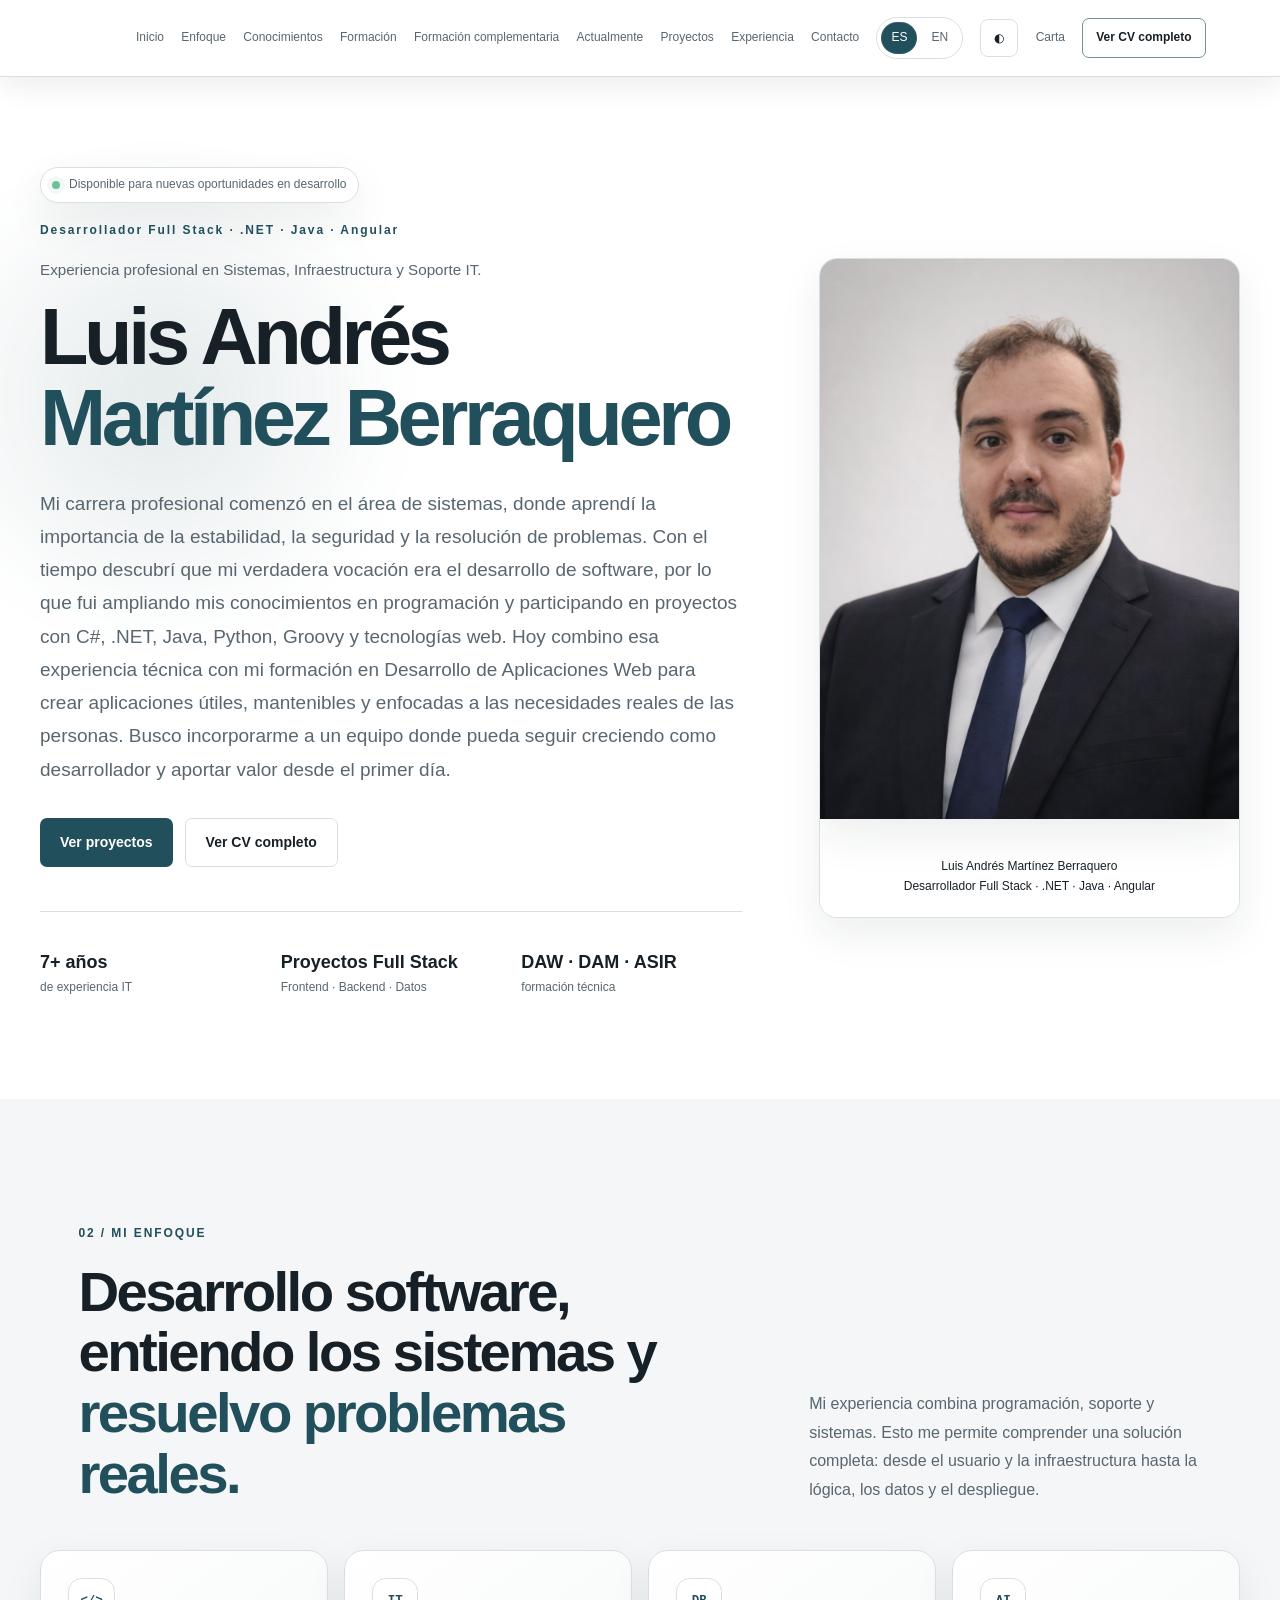
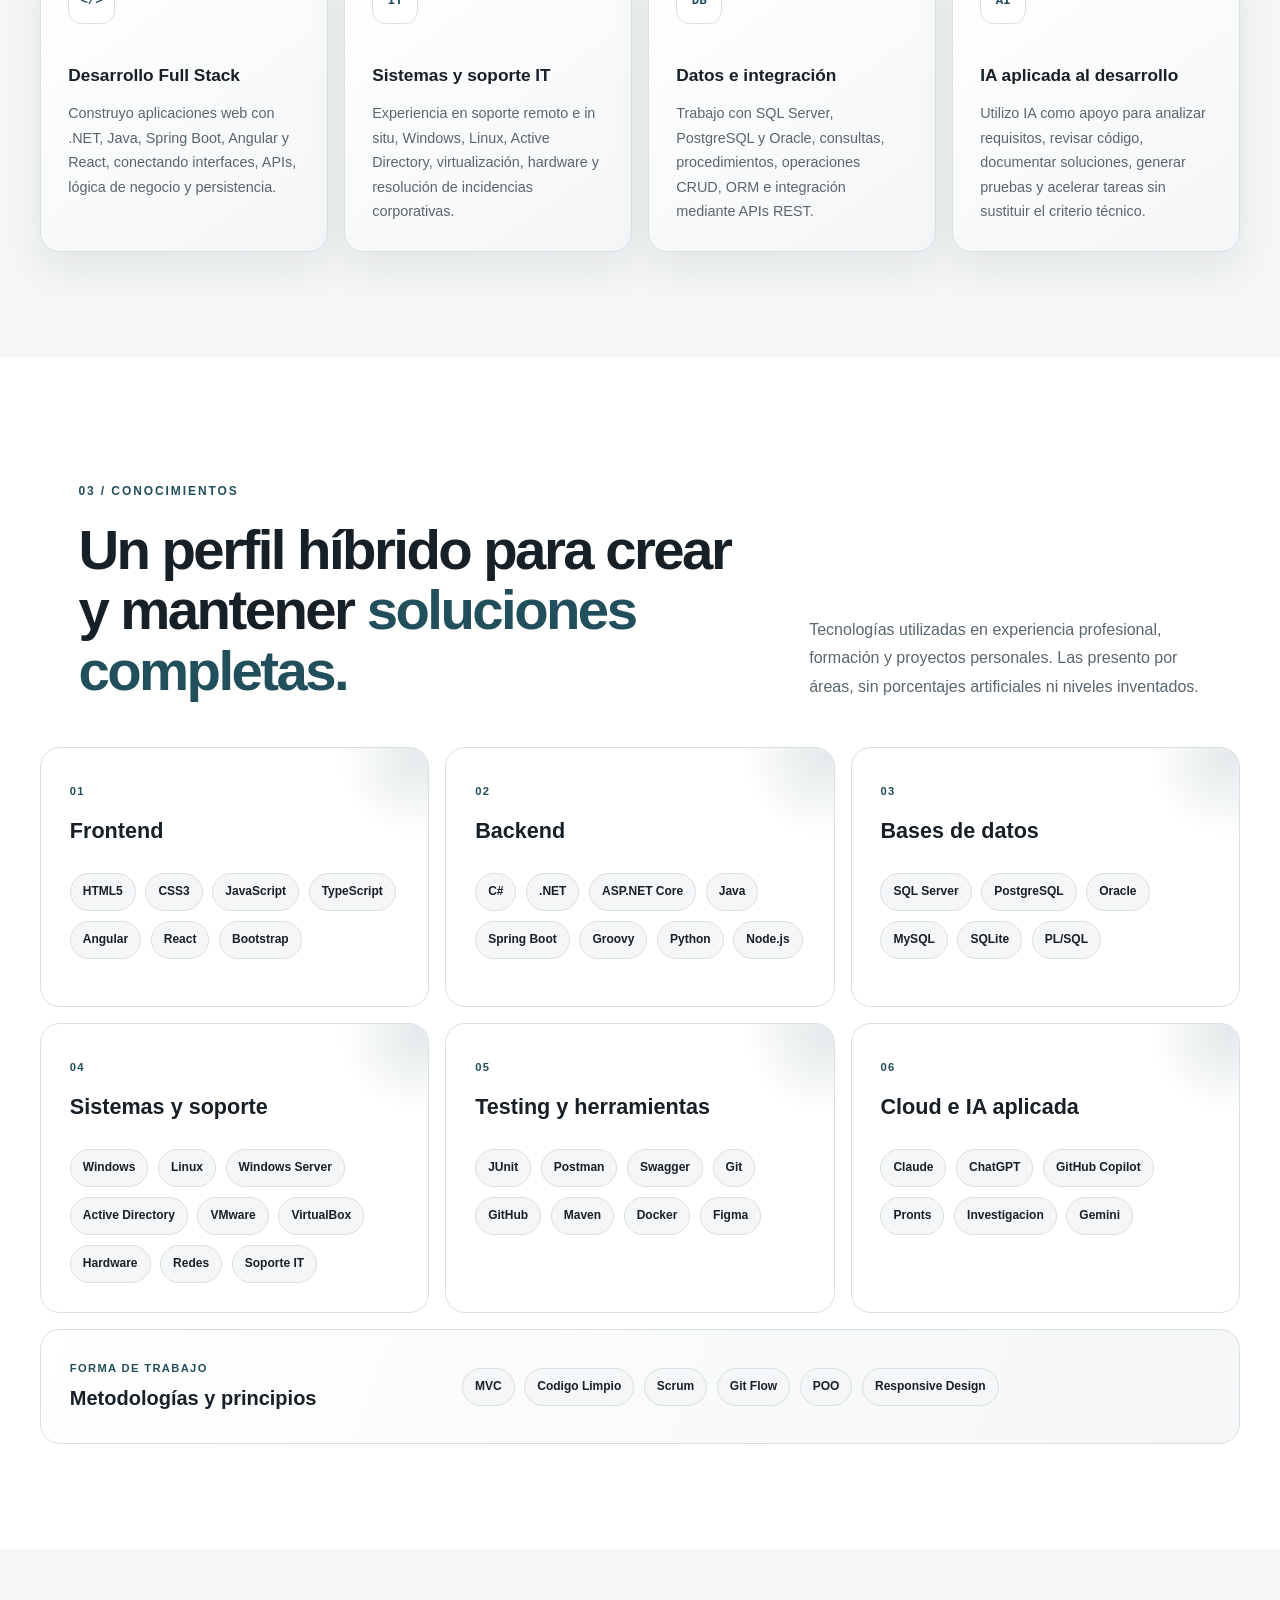
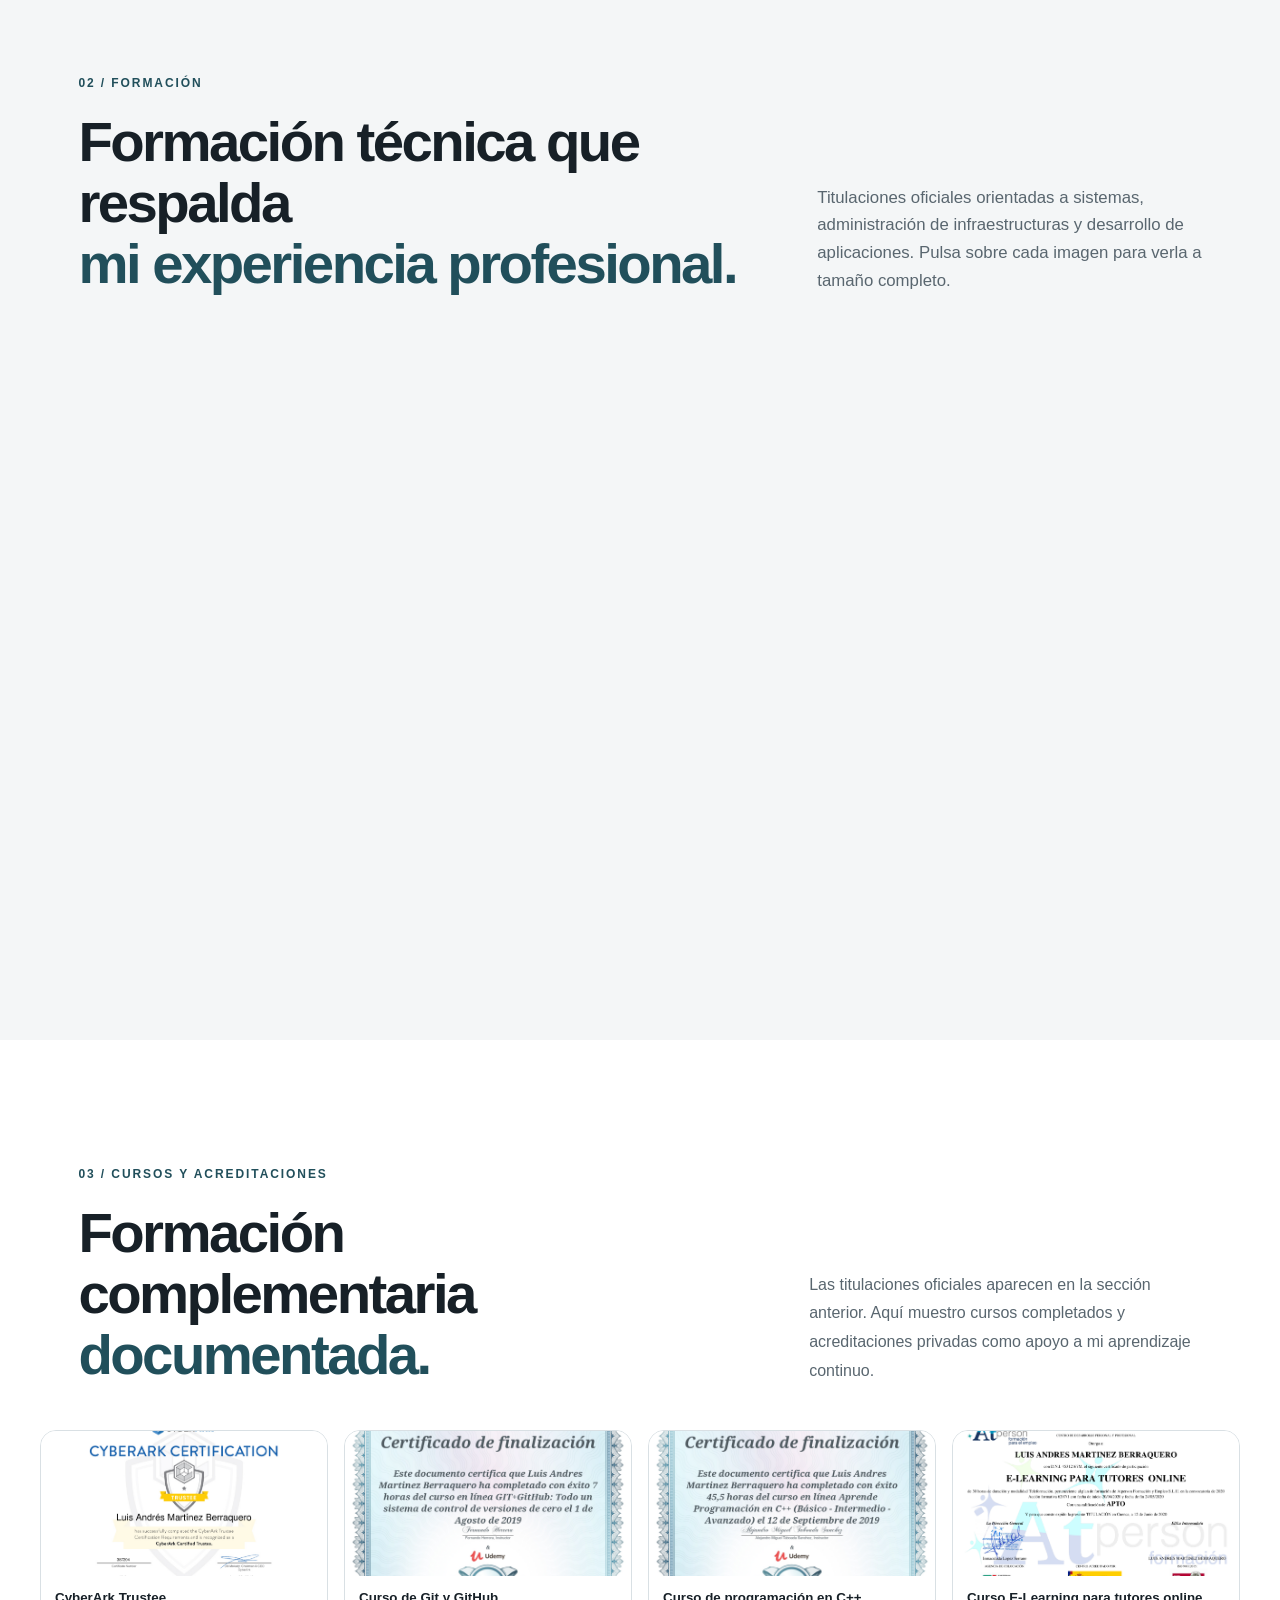
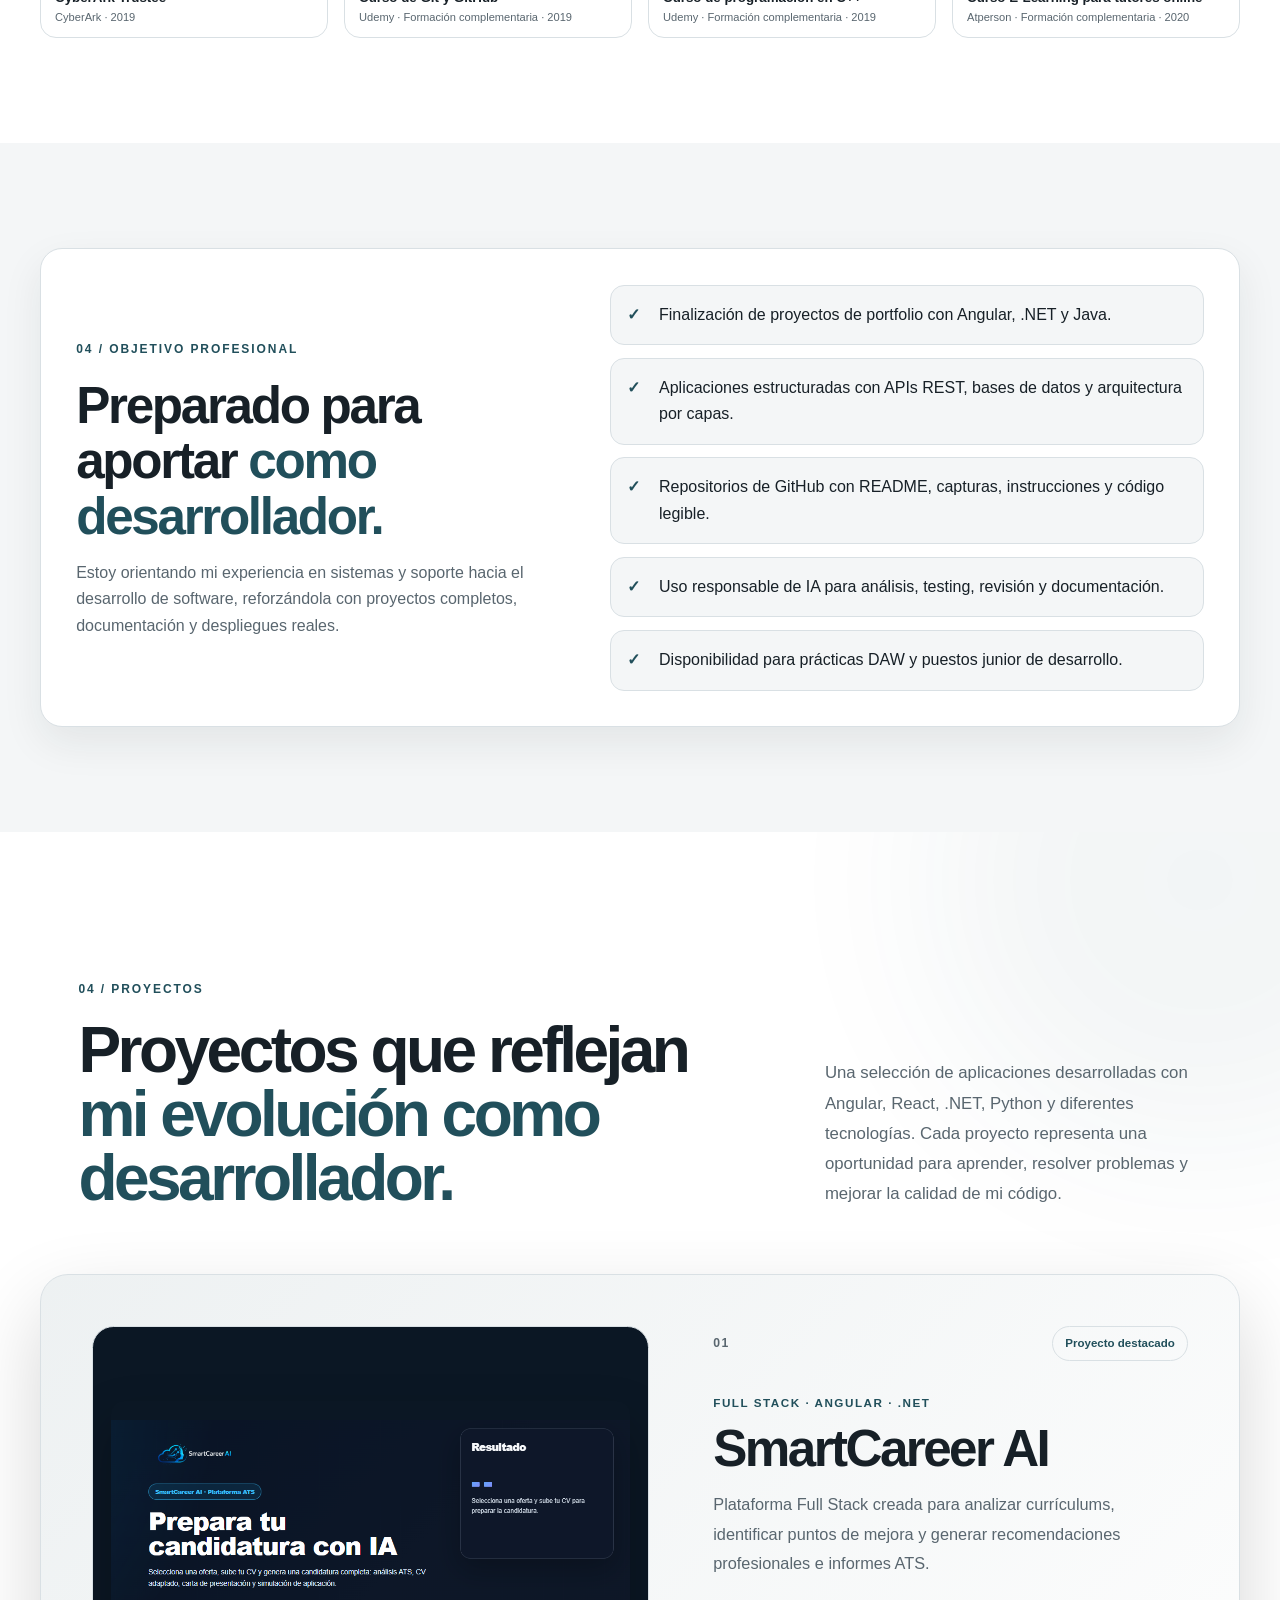
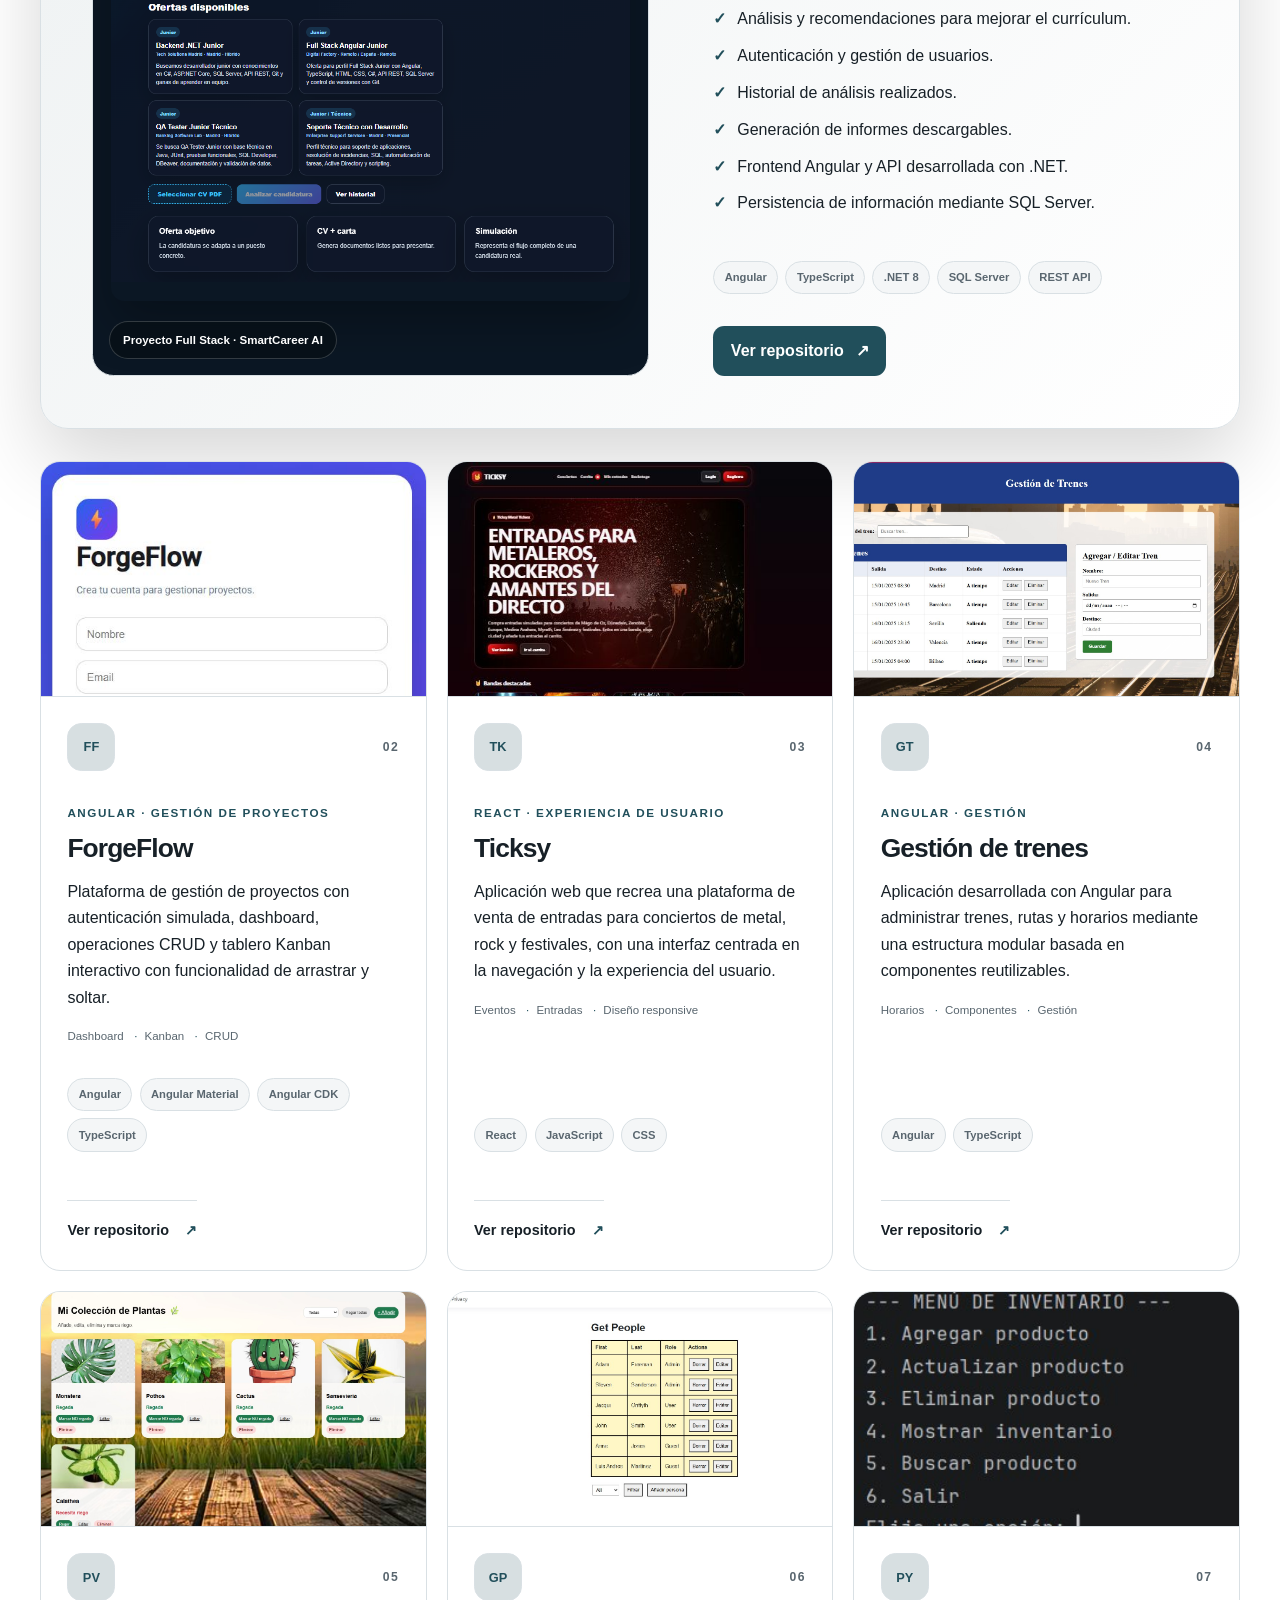
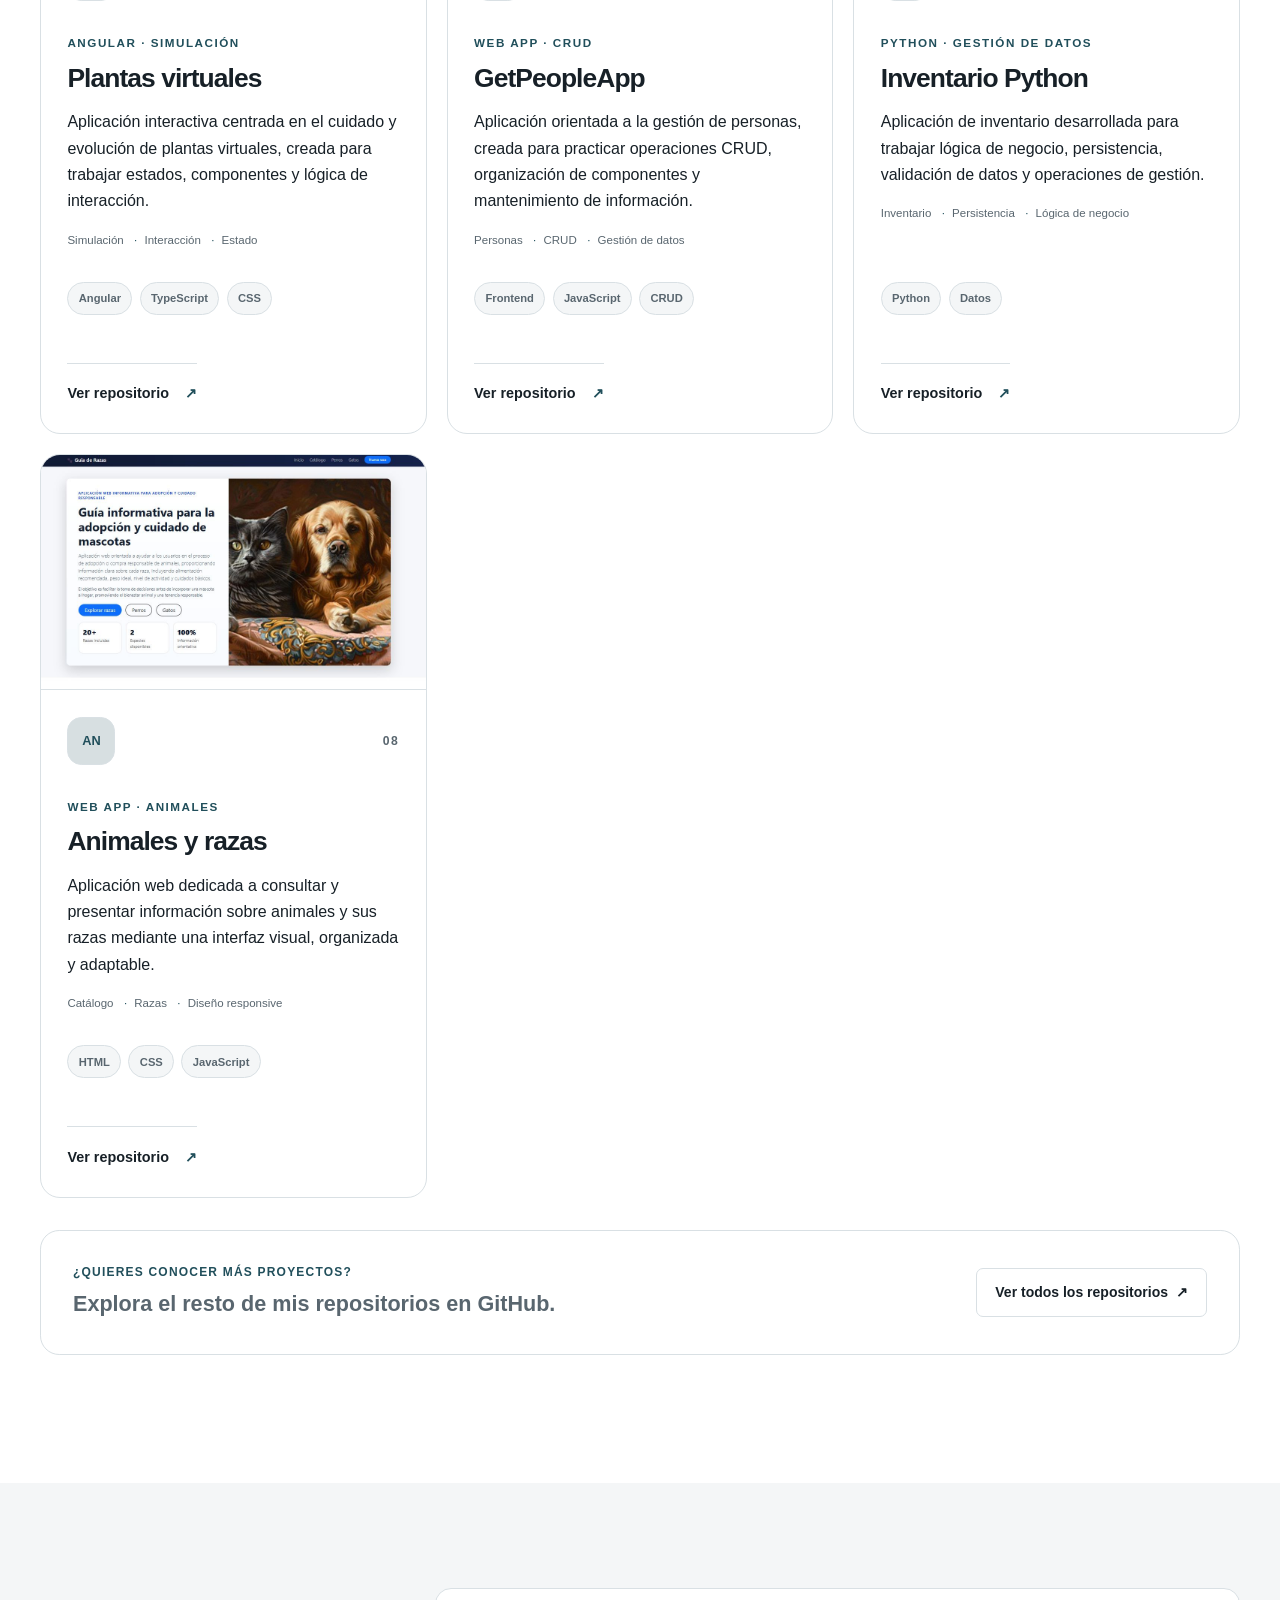
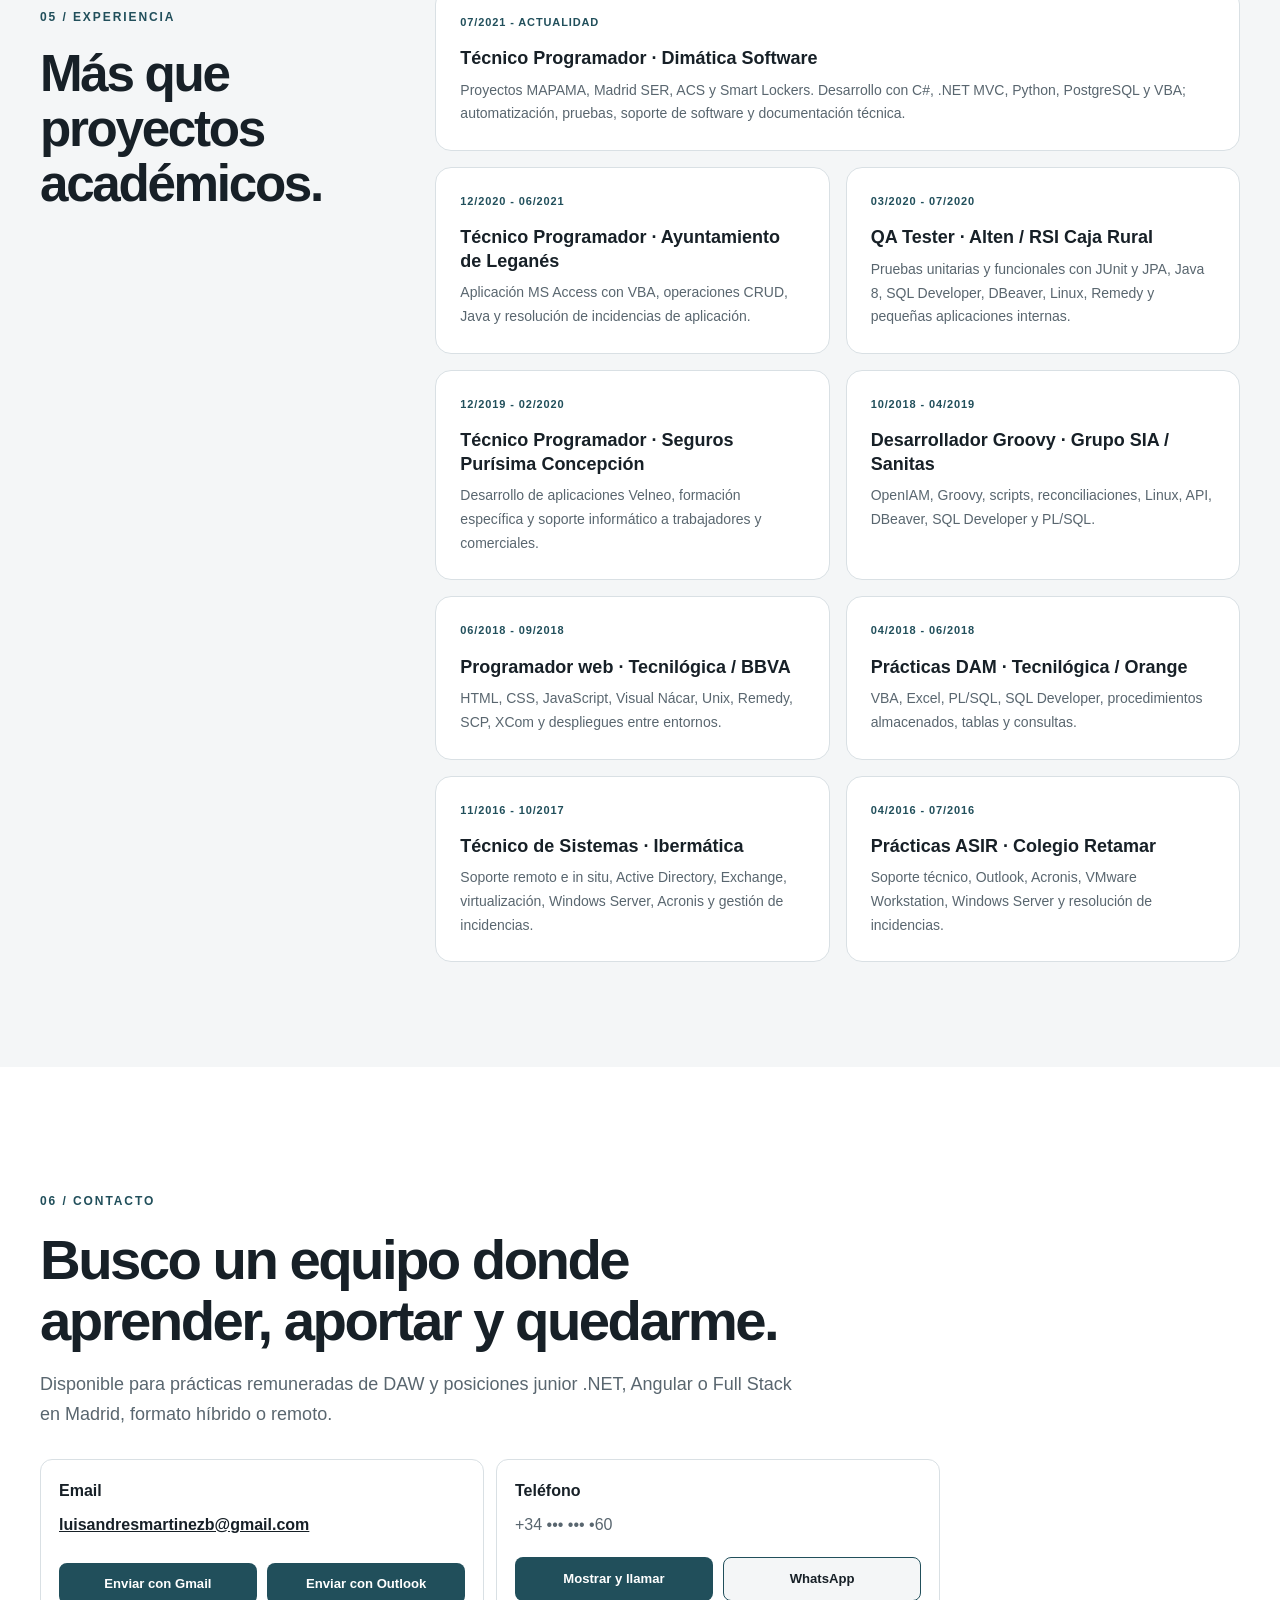
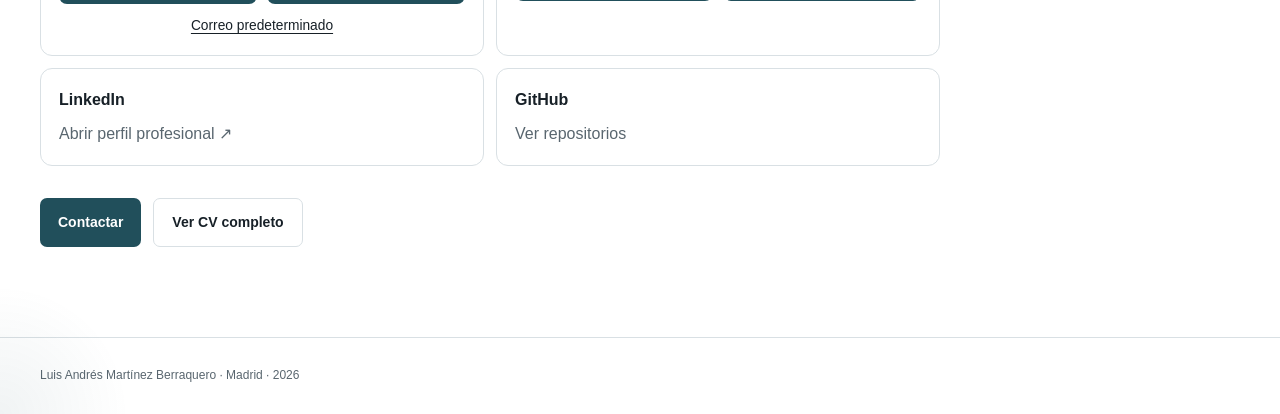
==== commit a0258dd4: "Mejora portfolio responsive, header y carta de presentacion" ====
--- a/index.html
+++ b/index.html
@@ -18,19 +18,13 @@
   <title>
    Luis Andrés Martínez Berraquero | Desarrollo Full Stack, Sistemas e IA
   </title>
-  <link href="styles.css?v=20260812-v9-clean" rel="stylesheet"/>
-   <link href="mobile.css?v=20260812-v9-clean" rel="stylesheet"/>
+  <link href="styles.css?v=20260813-v11-1" rel="stylesheet"/>
+   <link href="mobile.css?v=20260813-v11-1" rel="stylesheet"/>
 </head>
  <body>
   <!-- CABECERA Y NAVEGACIÓN PRINCIPAL -->
   <header class="site-header">
    <nav class="container nav">
-    <a class="brand" href="#inicio">
-     Luis Andrés
-     <span>
-      Martínez Berraquero
-     </span>
-    </a>
     <div class="mobile-language-switch" aria-label="Seleccionar idioma móvil">
       <a class="active" href="index.html" lang="es" aria-current="page">ES</a>
       <a href="index-en.html" lang="en">EN</a>
@@ -76,7 +70,8 @@
      </div>
      <button aria-label="Cambiar tema" class="theme-toggle" id="themeToggle">
      </button>
-     <a class="cv-link" href="cv/index.html" rel="noopener noreferrer" target="_blank">
+     <a class="cover-letter-link" href="carta/index.html">Carta</a>
+        <a class="cv-link" href="cv/index.html" rel="noopener noreferrer" target="_blank">
       Ver CV completo
      </a>
     </div>
@@ -94,8 +89,9 @@
       Disponible para nuevas oportunidades en desarrollo
      </div>
      <p class="kicker">
-      Desarrollador Full Stack · Sistemas y Soporte IT
+      Desarrollador Full Stack · .NET · Java · Angular
      </p>
+     <p class="hero-support-line">Experiencia profesional en Sistemas, Infraestructura y Soporte IT.</p>
      <h1>
       Luis Andrés
       <br/>
@@ -126,10 +122,10 @@
       </div>
       <div>
        <strong>
-        15+ repositorios
+        Proyectos Full Stack
        </strong>
        <span>
-        en GitHub
+        Frontend · Backend · Datos
        </span>
       </div>
       <div>
@@ -146,7 +142,7 @@
      <img alt="Luis Andrés Martínez Berraquero" src="luis_2026.png"/>
      <figcaption>
       Luis Andrés Martínez Berraquero
-      Desarrollador Full Stack · Sistemas y Soporte IT
+      Desarrollador Full Stack · .NET · Java · Angular
      </figcaption>
     </figure>
    </section>
--- a/styles.css
+++ b/styles.css
@@ -2333,3 +2333,78 @@
   .education-image img { max-height:190px !important; }
   .education-content { padding:17px !important; }
 }
+
+
+/* ==========================================================================
+   V11 — Posicionamiento profesional y selector de idioma
+   ========================================================================== */
+.mobile-language-switch{display:none;}
+.hero-support-line{
+  margin:.35rem 0 1rem;
+  color:var(--muted);
+  font-size:.95rem;
+  line-height:1.45;
+}
+
+
+/* ==========================================================================
+   V11.1 FINAL — HEADER RESPONSIVE
+   Corrige exclusivamente la navegación. No modifica hero, CV, carta o cards.
+   ========================================================================== */
+
+/* Escritorio: impedir saltos de línea y permitir que el nav se adapte. */
+.site-header .nav,
+header .nav,
+.navbar,
+.nav-inner {
+  min-width: 0;
+}
+
+.site-header nav,
+header nav {
+  flex-wrap: nowrap !important;
+}
+
+.site-header nav a,
+.site-header nav button,
+header nav a,
+header nav button {
+  white-space: nowrap;
+}
+
+/* En anchos de portátil/escritorio reducidos, compactamos el menú antes
+   de permitir que el botón CV se corte. */
+@media (min-width: 901px) and (max-width: 1450px) {
+  .site-header,
+  header {
+    padding-left: clamp(18px, 3vw, 56px) !important;
+    padding-right: clamp(18px, 3vw, 56px) !important;
+  }
+
+  .site-header nav,
+  header nav {
+    gap: clamp(8px, 1.15vw, 18px) !important;
+  }
+
+  .site-header nav a,
+  .site-header nav button,
+  header nav a,
+  header nav button {
+    font-size: clamp(12px, .9vw, 14px) !important;
+  }
+}
+
+/* Zona conflictiva: ocultamos navegación secundaria y dejamos accesible
+   mediante hamburguesa si el HTML ya la implementa. */
+@media (min-width: 901px) and (max-width: 1180px) {
+  .site-header nav,
+  header nav {
+    gap: 8px !important;
+  }
+}
+
+/* V11.2: header sin nombre duplicado; libera espacio para navegación */
+@media (min-width: 901px) {
+  .site-header .nav { justify-content: flex-end; }
+  .site-header .nav-links { width: 100%; justify-content: flex-end; }
+}
--- a/mobile.css
+++ b/mobile.css
@@ -620,3 +620,141 @@
     border-bottom: 0 !important;
   }
 }
+
+/* V10: único ajuste sobre el responsive V9: foto a la derecha del hero. */
+html.is-phone .hero{
+  display:grid!important;
+  grid-template-columns:minmax(0,1fr) 112px!important;
+  grid-template-areas:"copy portrait"!important;
+  align-items:start!important;
+  column-gap:12px!important;
+}
+html.is-phone .hero-copy{grid-area:copy!important;order:initial!important;min-width:0!important}
+html.is-phone .portrait{
+  grid-area:portrait!important;order:initial!important;width:112px!important;
+  max-width:112px!important;margin:42px 0 0!important;justify-self:end!important
+}
+html.is-phone .portrait img{width:112px!important;height:auto!important}
+html.is-phone .portrait figcaption{width:112px!important;font-size:7.5px!important;padding:6px 4px!important}
+html.is-phone .hero h1{font-size:clamp(28px,8vw,35px)!important}
+html.is-phone .hero .intro{font-size:13px!important;line-height:1.5!important}
+html.is-phone .hero .actions{grid-template-columns:1fr!important}
+@media(max-width:370px){
+ html.is-phone .hero{grid-template-columns:minmax(0,1fr) 96px!important;column-gap:8px!important}
+ html.is-phone .portrait,html.is-phone .portrait img,html.is-phone .portrait figcaption{width:96px!important;max-width:96px!important}
+ html.is-phone .hero h1{font-size:27px!important}
+}
+
+
+/* V11 — El selector móvil mantiene el formato de pastilla; el de escritorio
+   permanece dentro del menú y no se duplica visualmente. */
+html.is-phone .mobile-language-switch{display:flex!important;}
+html.is-phone .nav-links .language-switch{display:none!important;}
+html.is-phone .hero-support-line{
+  margin:0 0 10px!important;
+  font-size:11.5px!important;
+  line-height:1.4!important;
+}
+
+
+/* ==========================================================================
+   V11.1 FINAL — HEADER MÓVIL EN UNA SOLA FILA
+   ========================================================================== */
+@media (max-width: 900px) {
+  header,
+  .site-header {
+    min-height: 72px !important;
+    height: auto !important;
+  }
+
+  header .nav-inner,
+  .site-header .nav-inner,
+  header .container,
+  .site-header .container {
+    display: flex !important;
+    flex-direction: row !important;
+    flex-wrap: nowrap !important;
+    align-items: center !important;
+    justify-content: space-between !important;
+    gap: 8px !important;
+    width: 100% !important;
+    min-width: 0 !important;
+  }
+
+  /* Nombre compacto */
+  .brand,
+  .logo,
+  .nav-brand {
+    flex: 0 1 auto !important;
+    min-width: 0 !important;
+    white-space: nowrap !important;
+  }
+
+  .brand span,
+  .logo span,
+  .nav-brand span {
+    display: none !important;
+  }
+
+  /* Selector ES/EN: siempre visible y sin saltos */
+  .language-switch,
+  .lang-switch,
+  .language-selector {
+    display: flex !important;
+    flex: 0 0 auto !important;
+    flex-direction: row !important;
+    flex-wrap: nowrap !important;
+    white-space: nowrap !important;
+    margin-left: auto !important;
+  }
+
+  /* Botón hamburguesa siempre en la misma fila */
+  .menu-toggle,
+  .hamburger,
+  .nav-toggle {
+    display: flex !important;
+    flex: 0 0 auto !important;
+    align-items: center !important;
+    justify-content: center !important;
+    margin: 0 !important;
+  }
+
+  /* Navegación desplegable fuera del flujo de la fila superior */
+  .nav-links,
+  .nav-menu,
+  .main-nav {
+    position: absolute;
+    top: 100%;
+    left: 0;
+    right: 0;
+  }
+}
+
+@media (max-width: 430px) {
+  header,
+  .site-header {
+    padding-left: 14px !important;
+    padding-right: 14px !important;
+  }
+
+  .brand,
+  .logo,
+  .nav-brand {
+    font-size: 15px !important;
+  }
+
+  .language-switch,
+  .lang-switch,
+  .language-selector {
+    transform: scale(.92);
+    transform-origin: right center;
+  }
+}
+
+@media (max-width: 360px) {
+  .language-switch,
+  .lang-switch,
+  .language-selector {
+    transform: scale(.84);
+  }
+}
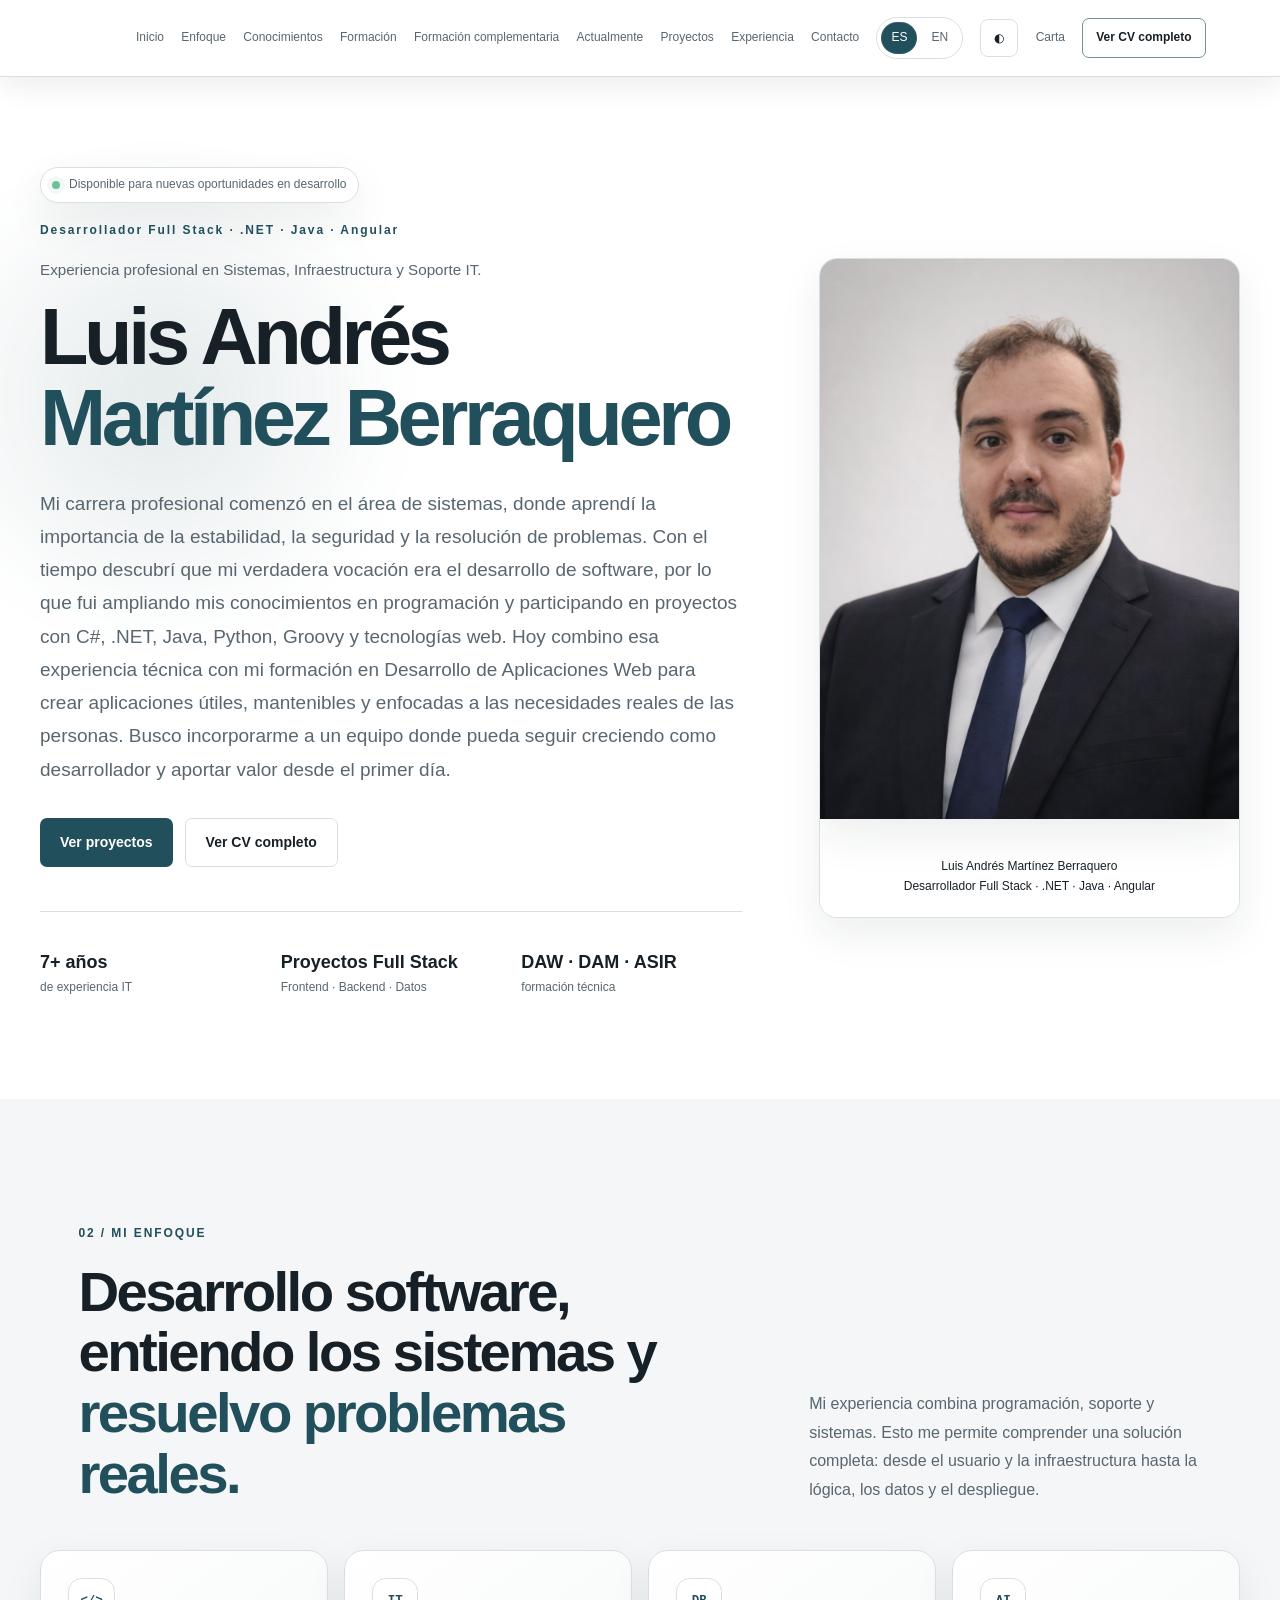
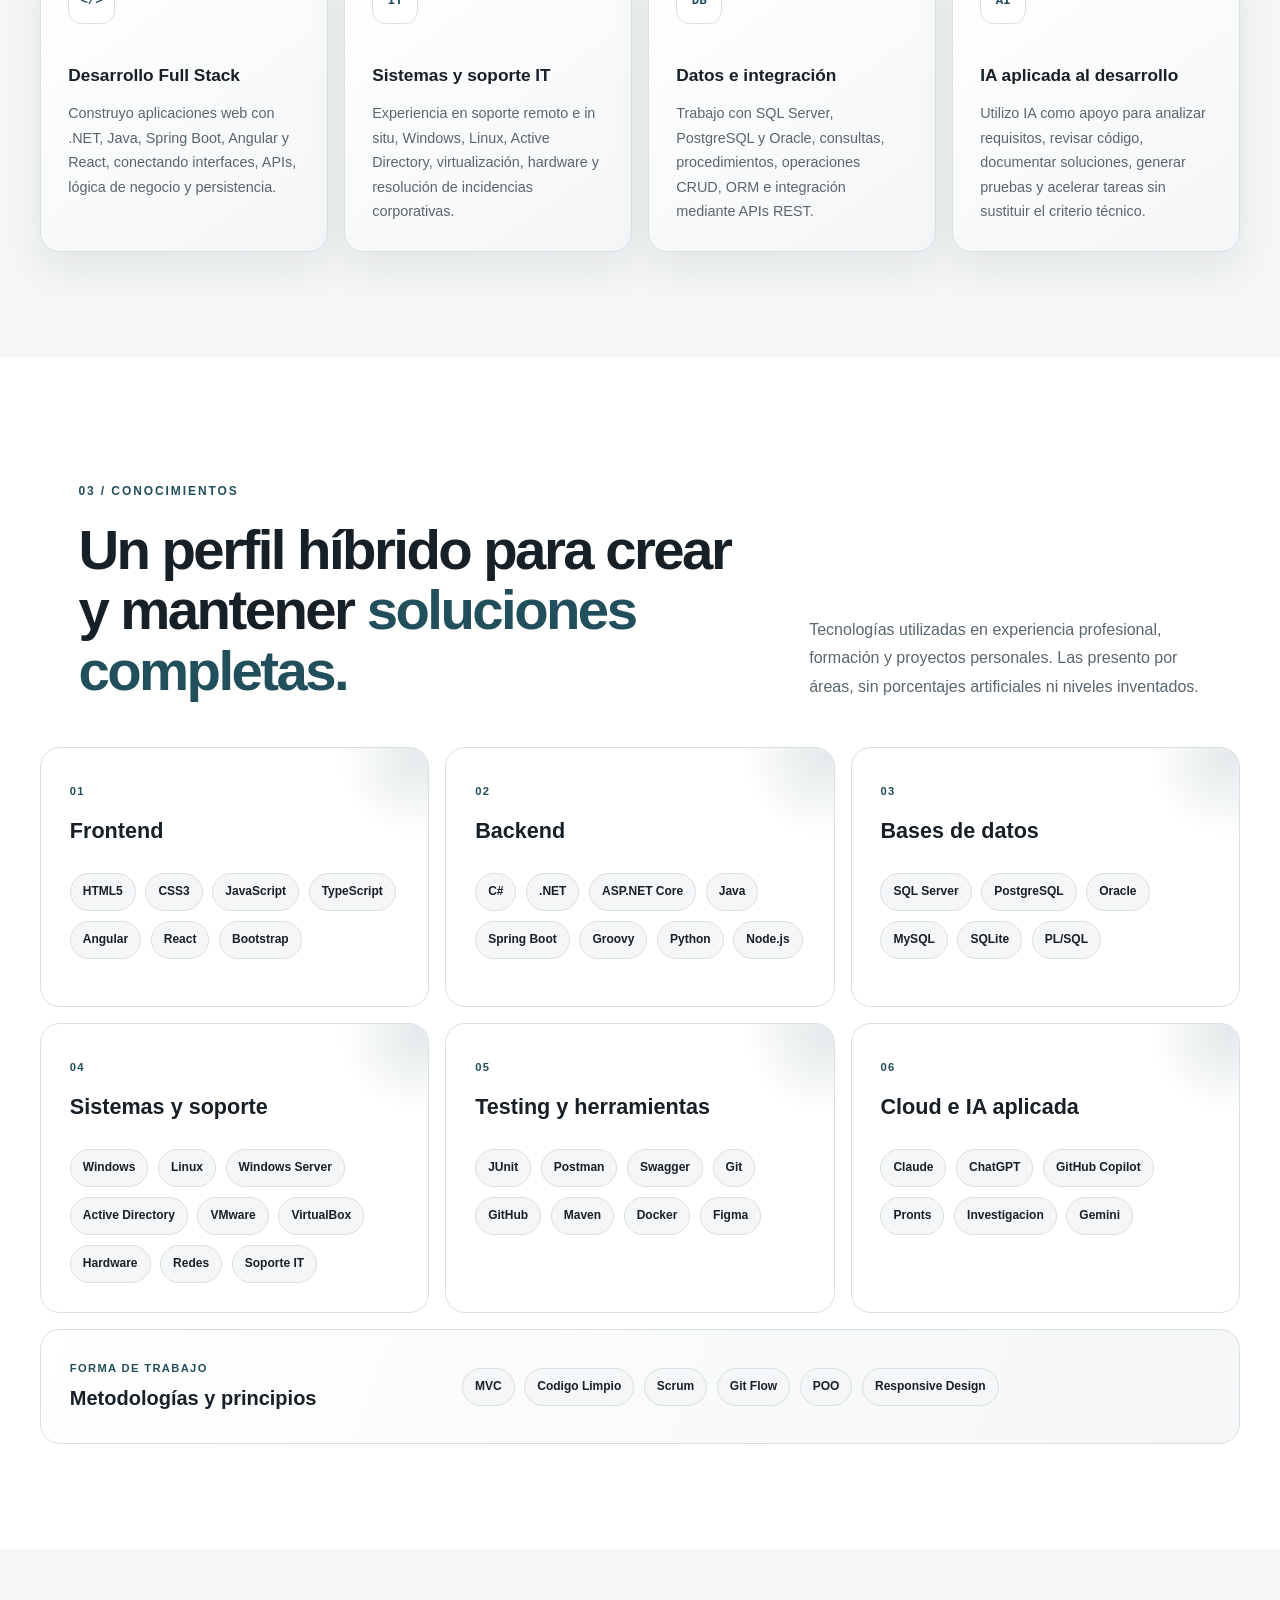
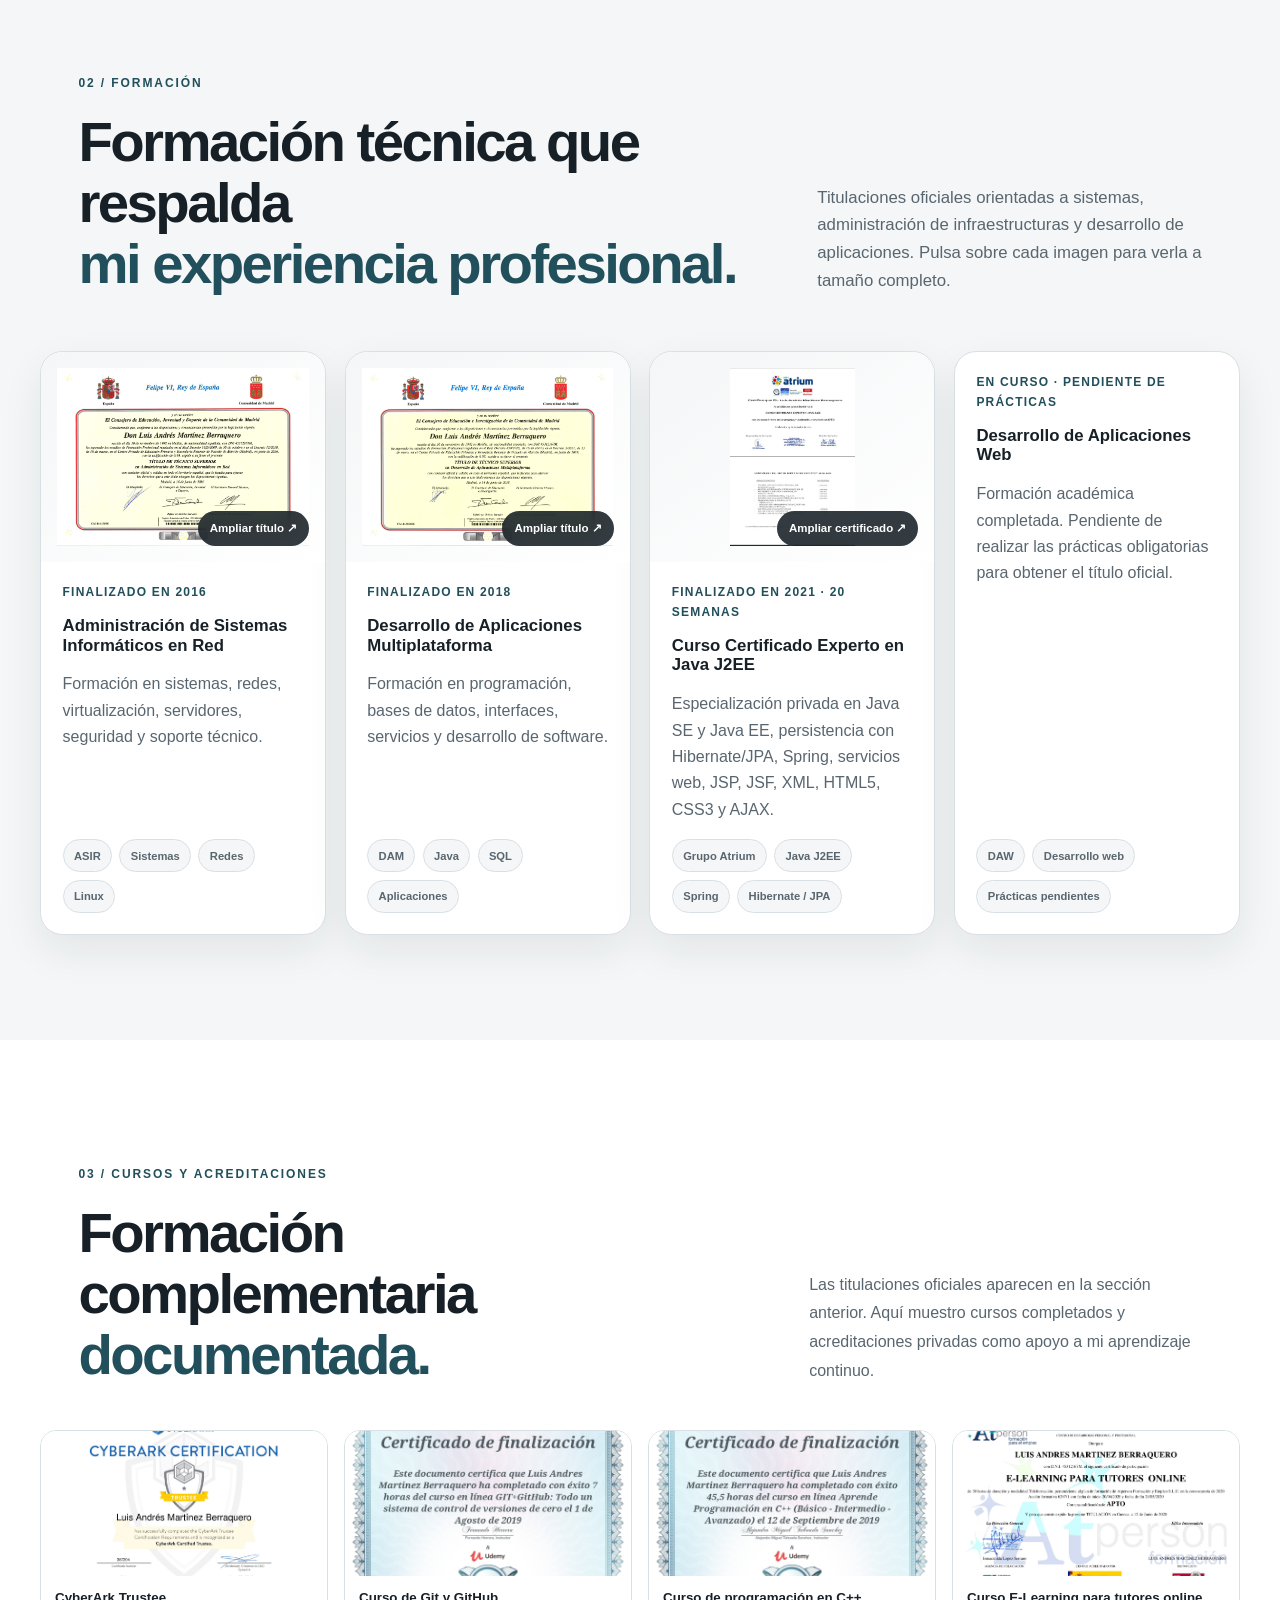
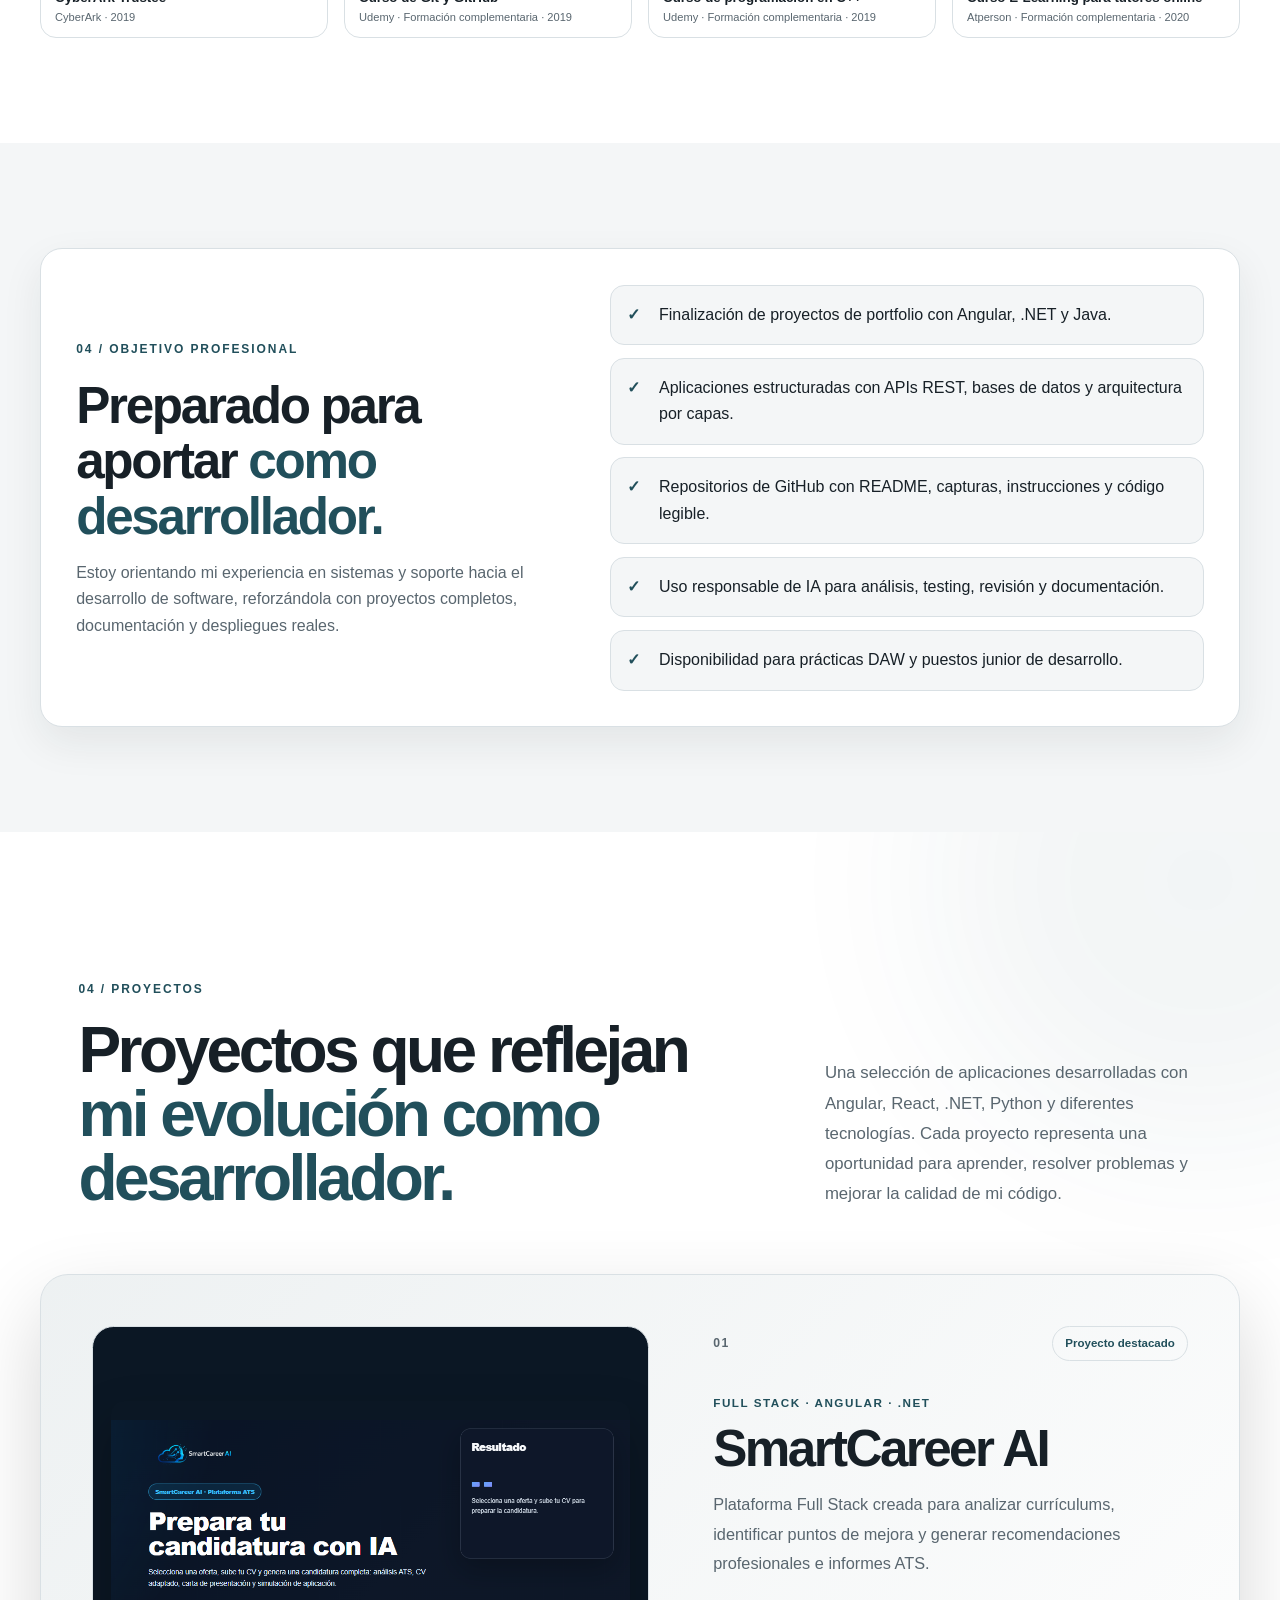
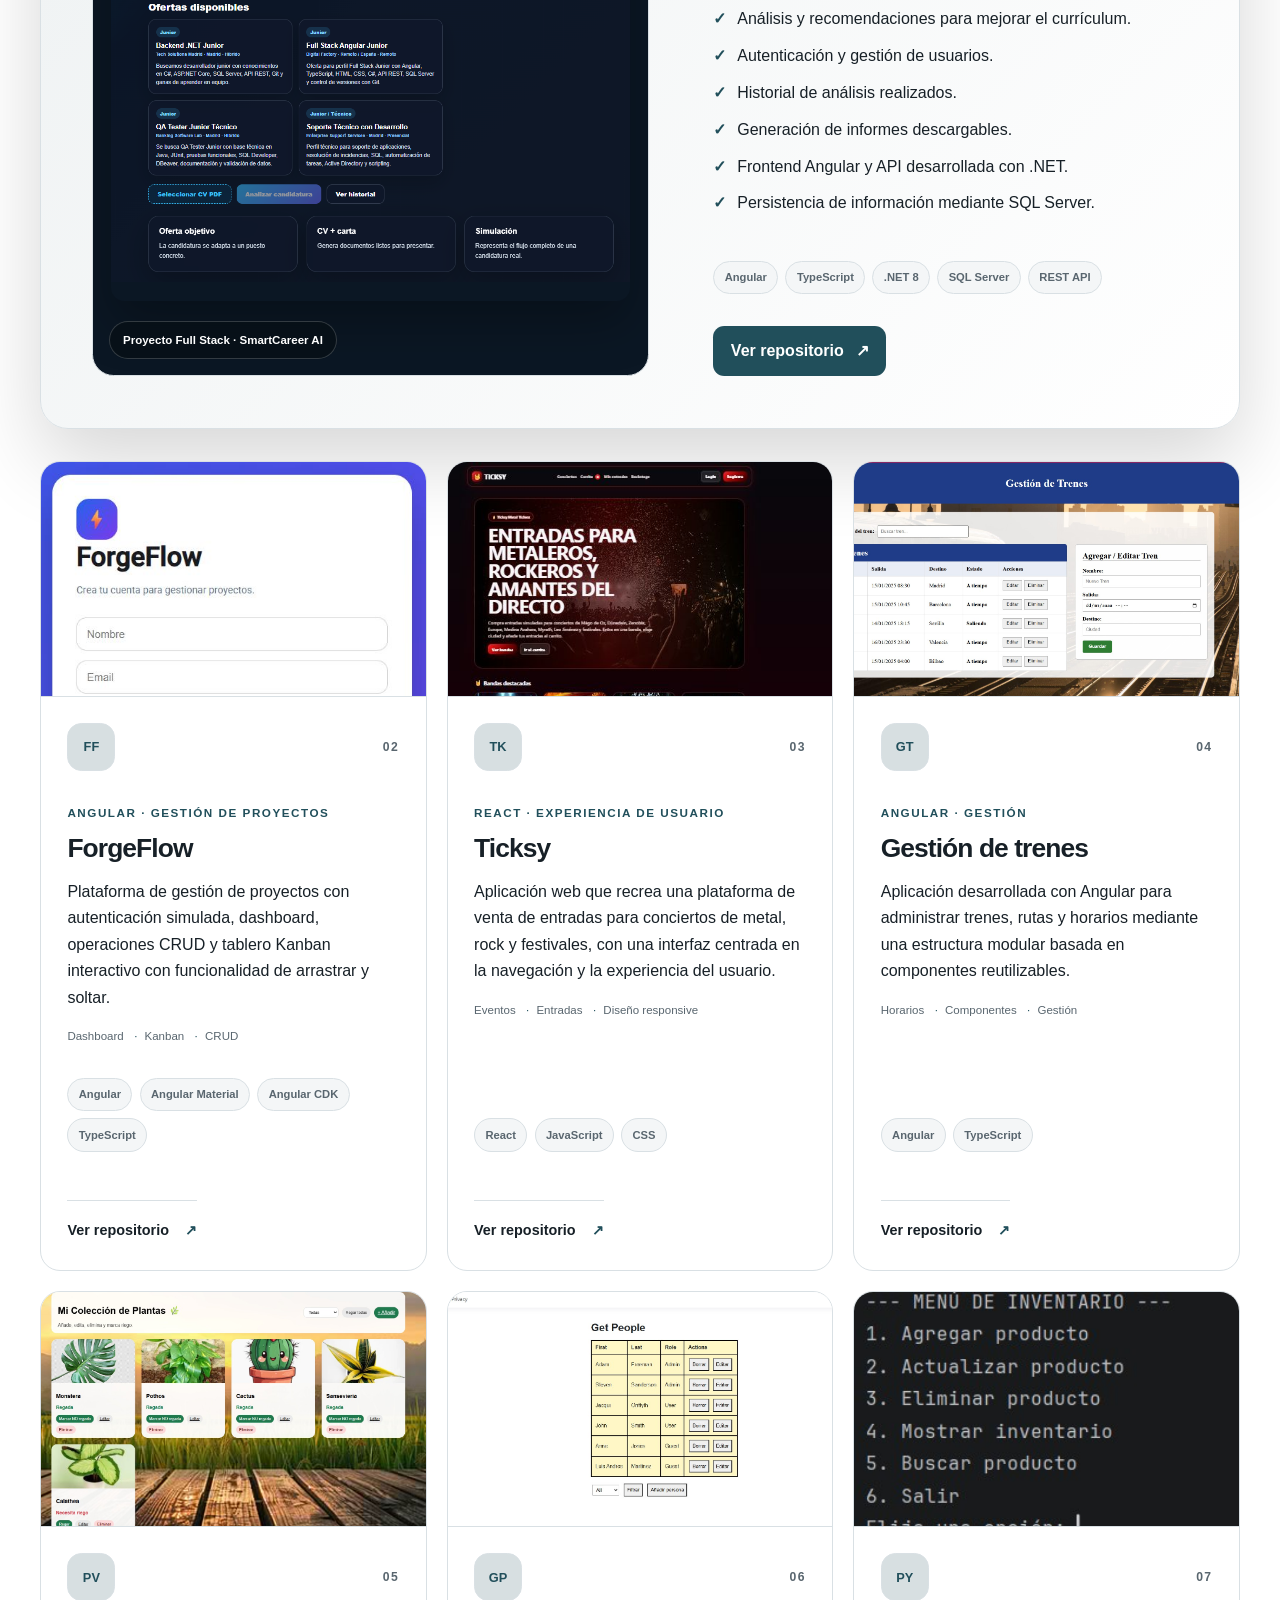
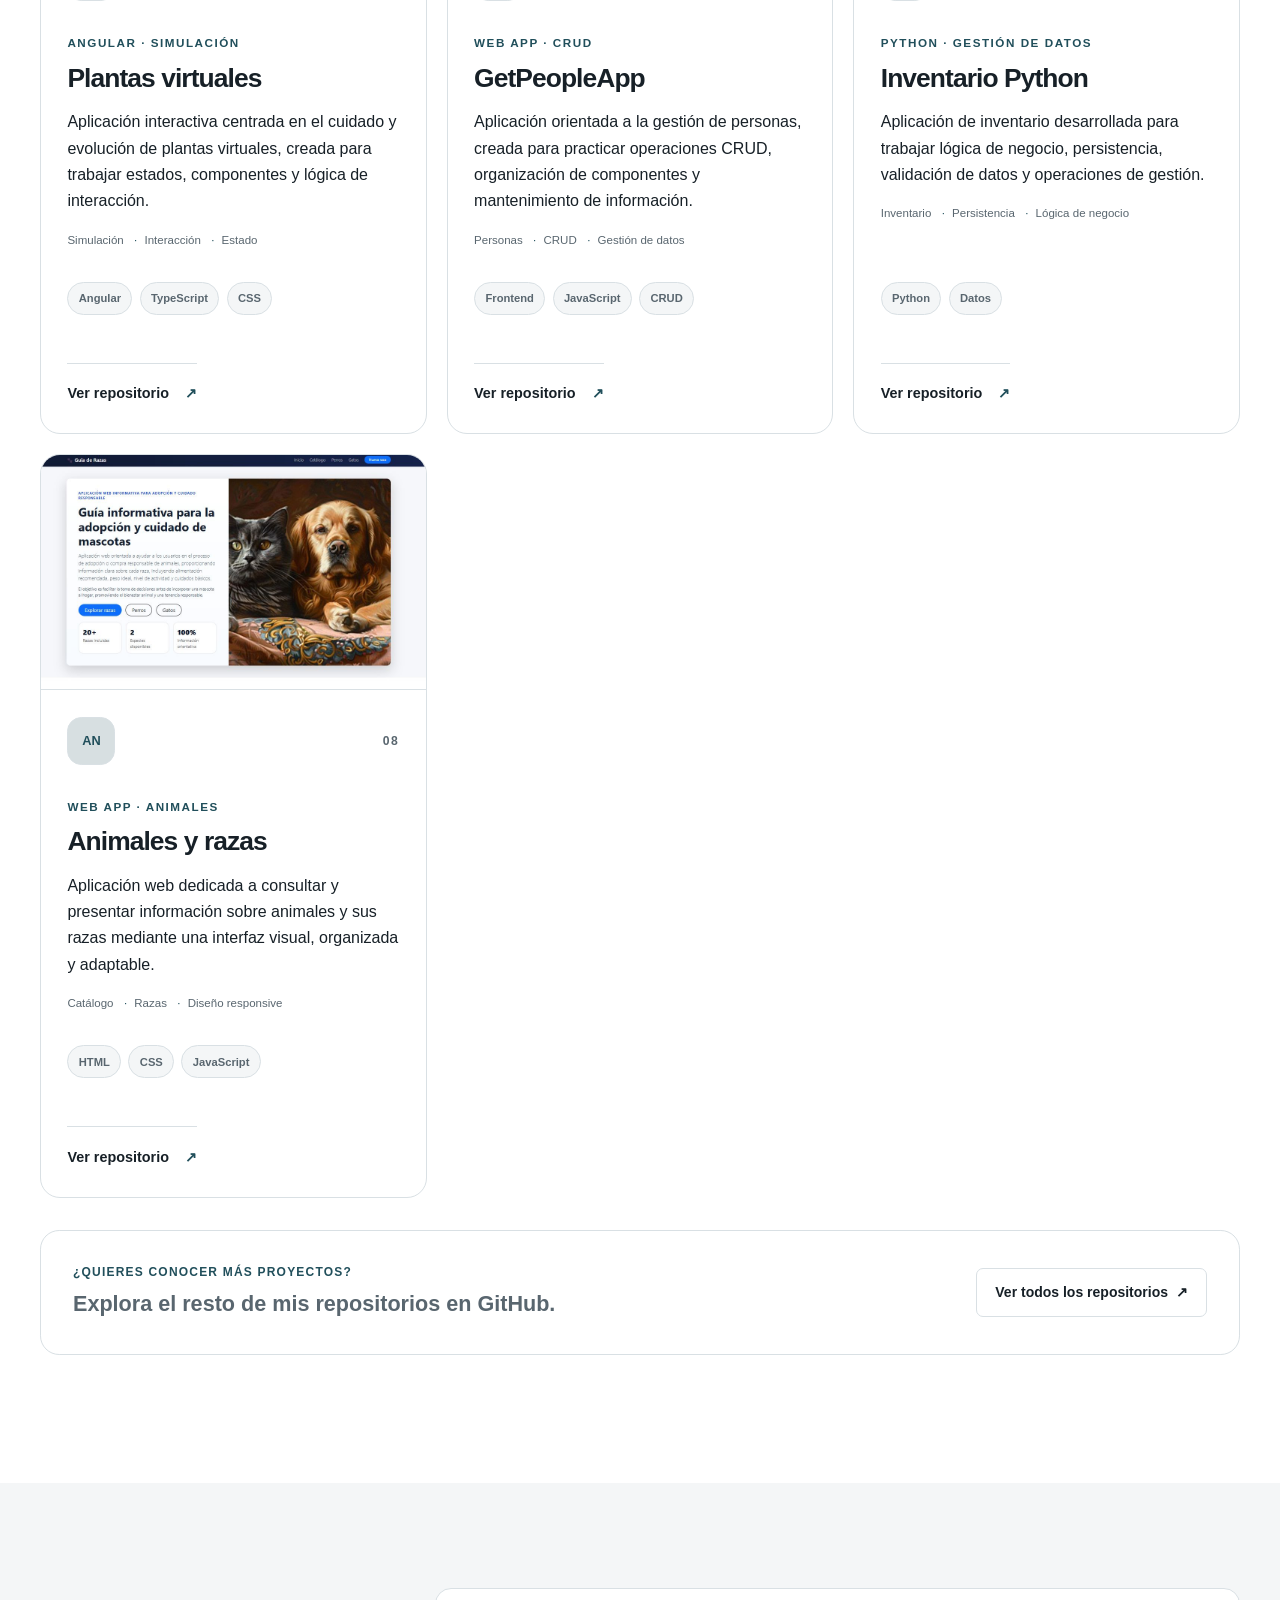
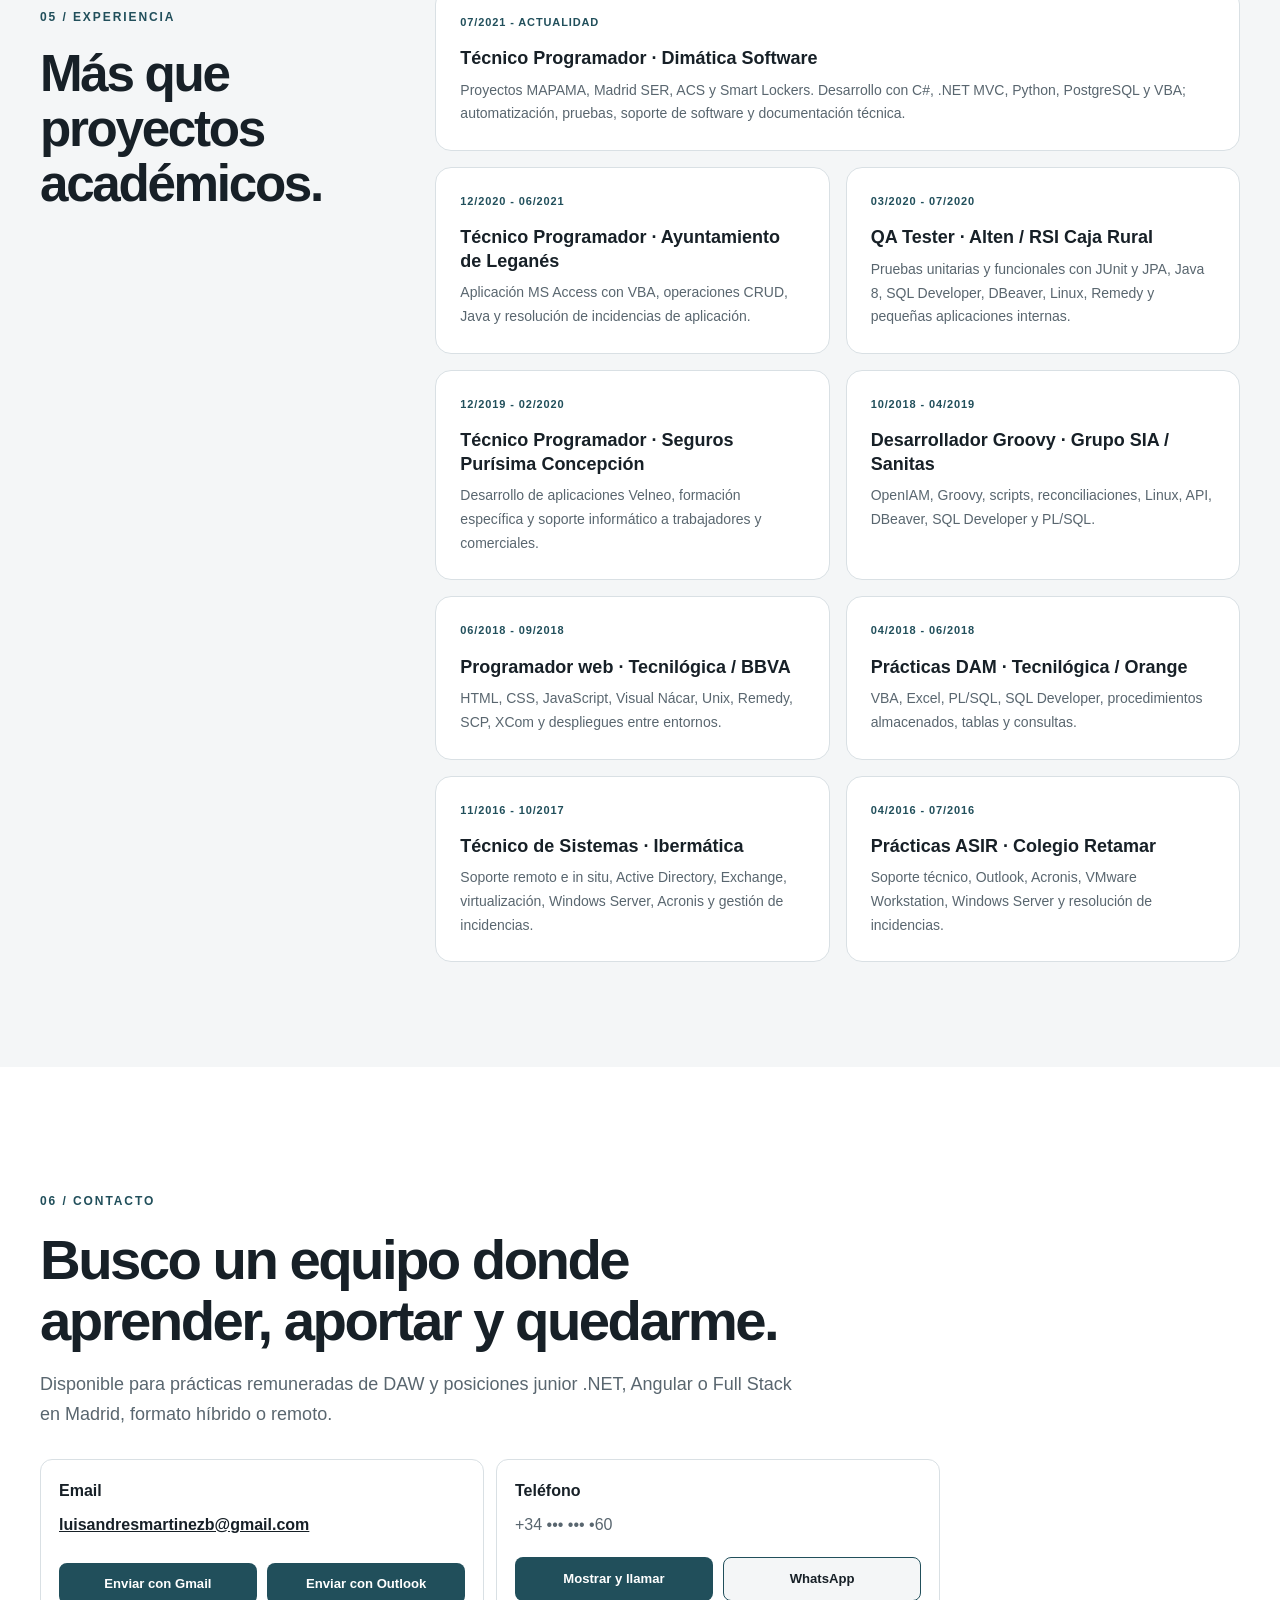
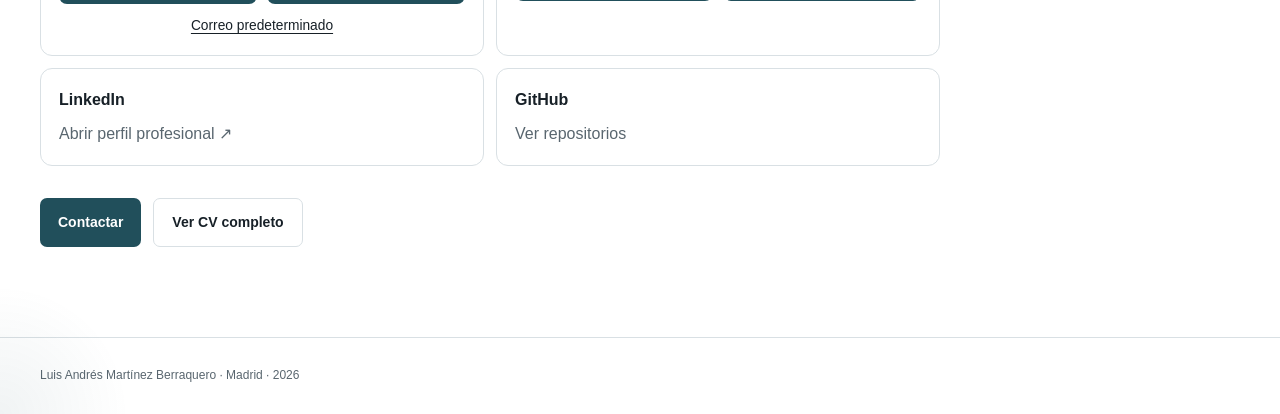
==== commit 4e4382ca: "Corrige responsive movil" ====
--- a/index.html
+++ b/index.html
@@ -18,8 +18,8 @@
   <title>
    Luis Andrés Martínez Berraquero | Desarrollo Full Stack, Sistemas e IA
   </title>
-  <link href="styles.css?v=20260813-v11-1" rel="stylesheet"/>
-   <link href="mobile.css?v=20260813-v11-1" rel="stylesheet"/>
+  <link href="styles.css?v=20260813-v11-3" rel="stylesheet"/>
+   <link href="mobile.css?v=20260813-v11-3" rel="stylesheet"/>
 </head>
  <body>
   <!-- CABECERA Y NAVEGACIÓN PRINCIPAL -->
--- a/mobile.css
+++ b/mobile.css
@@ -758,3 +758,209 @@
     transform: scale(.84);
   }
 }
+
+/* ============================================================================
+   V11.3 HOTFIX — TELÉFONOS REALES (Chrome/Brave/Vivo/Xiaomi)
+   ----------------------------------------------------------------------------
+   El detector anterior dependía de screen.width y algunos móviles Android,
+   especialmente con escalado o "Sitio para ordenador", no recibían .is-phone.
+   Esta capa usa las capacidades táctiles del dispositivo y fuerza un hero de
+   una sola columna sin alterar el escritorio con ratón.
+============================================================================ */
+@media (hover: none) and (pointer: coarse) and (max-width: 1100px) {
+  html, body {
+    width: 100% !important;
+    max-width: 100% !important;
+    min-width: 0 !important;
+    overflow-x: hidden !important;
+    -webkit-text-size-adjust: 100% !important;
+    text-size-adjust: 100% !important;
+  }
+
+  *, *::before, *::after { box-sizing: border-box !important; }
+
+  .container,
+  .site-header .container {
+    width: min(100% - 32px, 680px) !important;
+    max-width: 680px !important;
+    min-width: 0 !important;
+    margin-inline: auto !important;
+  }
+
+  /* Header: idioma + hamburguesa visibles en una sola fila. */
+  .site-header .nav {
+    position: relative !important;
+    display: flex !important;
+    align-items: center !important;
+    justify-content: flex-end !important;
+    gap: 10px !important;
+    min-height: 64px !important;
+  }
+  .mobile-language-switch {
+    display: flex !important;
+    align-items: center !important;
+    gap: 2px !important;
+    padding: 3px !important;
+    border: 1px solid var(--line) !important;
+    border-radius: 999px !important;
+    margin-left: 0 !important;
+  }
+  .mobile-language-switch a {
+    display: grid !important;
+    place-items: center !important;
+    min-width: 38px !important;
+    min-height: 38px !important;
+    padding: 0 8px !important;
+    border-radius: 999px !important;
+    text-decoration: none !important;
+    font-size: 13px !important;
+  }
+  .mobile-language-switch a.active { background: var(--accent) !important; color: #fff !important; }
+  .menu-toggle {
+    display: grid !important;
+    place-items: center !important;
+    width: 46px !important;
+    height: 46px !important;
+    min-width: 46px !important;
+    margin: 0 !important;
+  }
+  .nav-links {
+    position: absolute !important;
+    top: 100% !important;
+    left: 0 !important;
+    right: 0 !important;
+    display: none !important;
+    grid-template-columns: 1fr !important;
+    width: 100% !important;
+    max-height: calc(100dvh - 64px) !important;
+    overflow-y: auto !important;
+    padding: 12px !important;
+    background: var(--paper) !important;
+    border: 1px solid var(--line) !important;
+    z-index: 10001 !important;
+  }
+  .nav-links.open { display: grid !important; }
+  .nav-links .language-switch { display: none !important; }
+
+  /* Hero: NUNCA dos columnas en un teléfono táctil. */
+  .hero {
+    display: flex !important;
+    flex-direction: column !important;
+    grid-template-columns: none !important;
+    align-items: stretch !important;
+    gap: 30px !important;
+    width: min(100% - 32px, 680px) !important;
+    max-width: 680px !important;
+    min-width: 0 !important;
+    min-height: 0 !important;
+    padding: 34px 0 52px !important;
+    margin-inline: auto !important;
+  }
+  .hero-glow { display: none !important; }
+  .hero-copy {
+    order: 1 !important;
+    display: block !important;
+    width: 100% !important;
+    max-width: 100% !important;
+    min-width: 0 !important;
+  }
+  .availability {
+    width: fit-content !important;
+    max-width: 100% !important;
+    white-space: normal !important;
+    font-size: 12px !important;
+    line-height: 1.35 !important;
+  }
+  .hero .kicker { font-size: 12px !important; line-height: 1.45 !important; letter-spacing: .09em !important; }
+  .hero-support-line { font-size: 15px !important; line-height: 1.55 !important; }
+  .hero h1 {
+    width: 100% !important;
+    max-width: 100% !important;
+    font-size: clamp(42px, 11vw, 62px) !important;
+    line-height: 1.02 !important;
+    letter-spacing: -.045em !important;
+    white-space: normal !important;
+    word-break: normal !important;
+    overflow-wrap: normal !important;
+    hyphens: none !important;
+  }
+  .hero h1 br { display: none !important; }
+  .hero h1 span { display: block !important; margin-top: 2px !important; }
+  .hero .intro {
+    width: 100% !important;
+    max-width: 100% !important;
+    font-size: 16px !important;
+    line-height: 1.65 !important;
+    word-break: normal !important;
+    overflow-wrap: normal !important;
+    hyphens: none !important;
+  }
+  .hero .actions {
+    display: grid !important;
+    grid-template-columns: 1fr 1fr !important;
+    gap: 10px !important;
+    width: 100% !important;
+  }
+  .hero .actions .button { width: 100% !important; min-width: 0 !important; }
+  .facts {
+    display: grid !important;
+    grid-template-columns: repeat(3, minmax(0,1fr)) !important;
+    width: 100% !important;
+  }
+
+  /* Foto siempre DESPUÉS del contenido del hero. */
+  .portrait {
+    order: 2 !important;
+    display: block !important;
+    width: min(100%, 360px) !important;
+    max-width: 360px !important;
+    min-width: 0 !important;
+    margin: 0 auto !important;
+    align-self: center !important;
+  }
+  .portrait img {
+    display: block !important;
+    width: 100% !important;
+    max-width: 100% !important;
+    height: auto !important;
+    aspect-ratio: 4 / 5 !important;
+    object-fit: cover !important;
+  }
+  .portrait figcaption {
+    width: 100% !important;
+    max-width: 100% !important;
+    white-space: normal !important;
+    text-align: center !important;
+  }
+
+  /* Secciones y tarjetas: una columna segura. */
+  .compact-header, .education-header, .projects-header, .split,
+  .current-panel, .featured-project,
+  .focus-grid, .skills-grid, .skills-grid-six, .education-grid,
+  .projects-grid, .contact-grid {
+    grid-template-columns: 1fr !important;
+  }
+  .education-card, .education-card.daw-card {
+    display: flex !important;
+    flex-direction: column !important;
+    width: 100% !important;
+    min-width: 0 !important;
+  }
+  .education-image, .education-content,
+  .focus-card, .skill-card, .project-card, .contact-card, .cert-card {
+    width: 100% !important;
+    max-width: 100% !important;
+    min-width: 0 !important;
+  }
+}
+
+@media (hover: none) and (pointer: coarse) and (max-width: 480px) {
+  .container, .site-header .container, .hero { width: calc(100% - 24px) !important; }
+  .hero { padding-top: 28px !important; gap: 24px !important; }
+  .hero h1 { font-size: clamp(38px, 11.5vw, 52px) !important; }
+  .hero .actions { grid-template-columns: 1fr !important; }
+  .facts { grid-template-columns: 1fr !important; }
+  .facts > div { border-right: 0 !important; border-bottom: 1px solid var(--line) !important; }
+  .facts > div:last-child { border-bottom: 0 !important; }
+  .portrait { width: min(100%, 330px) !important; }
+}
